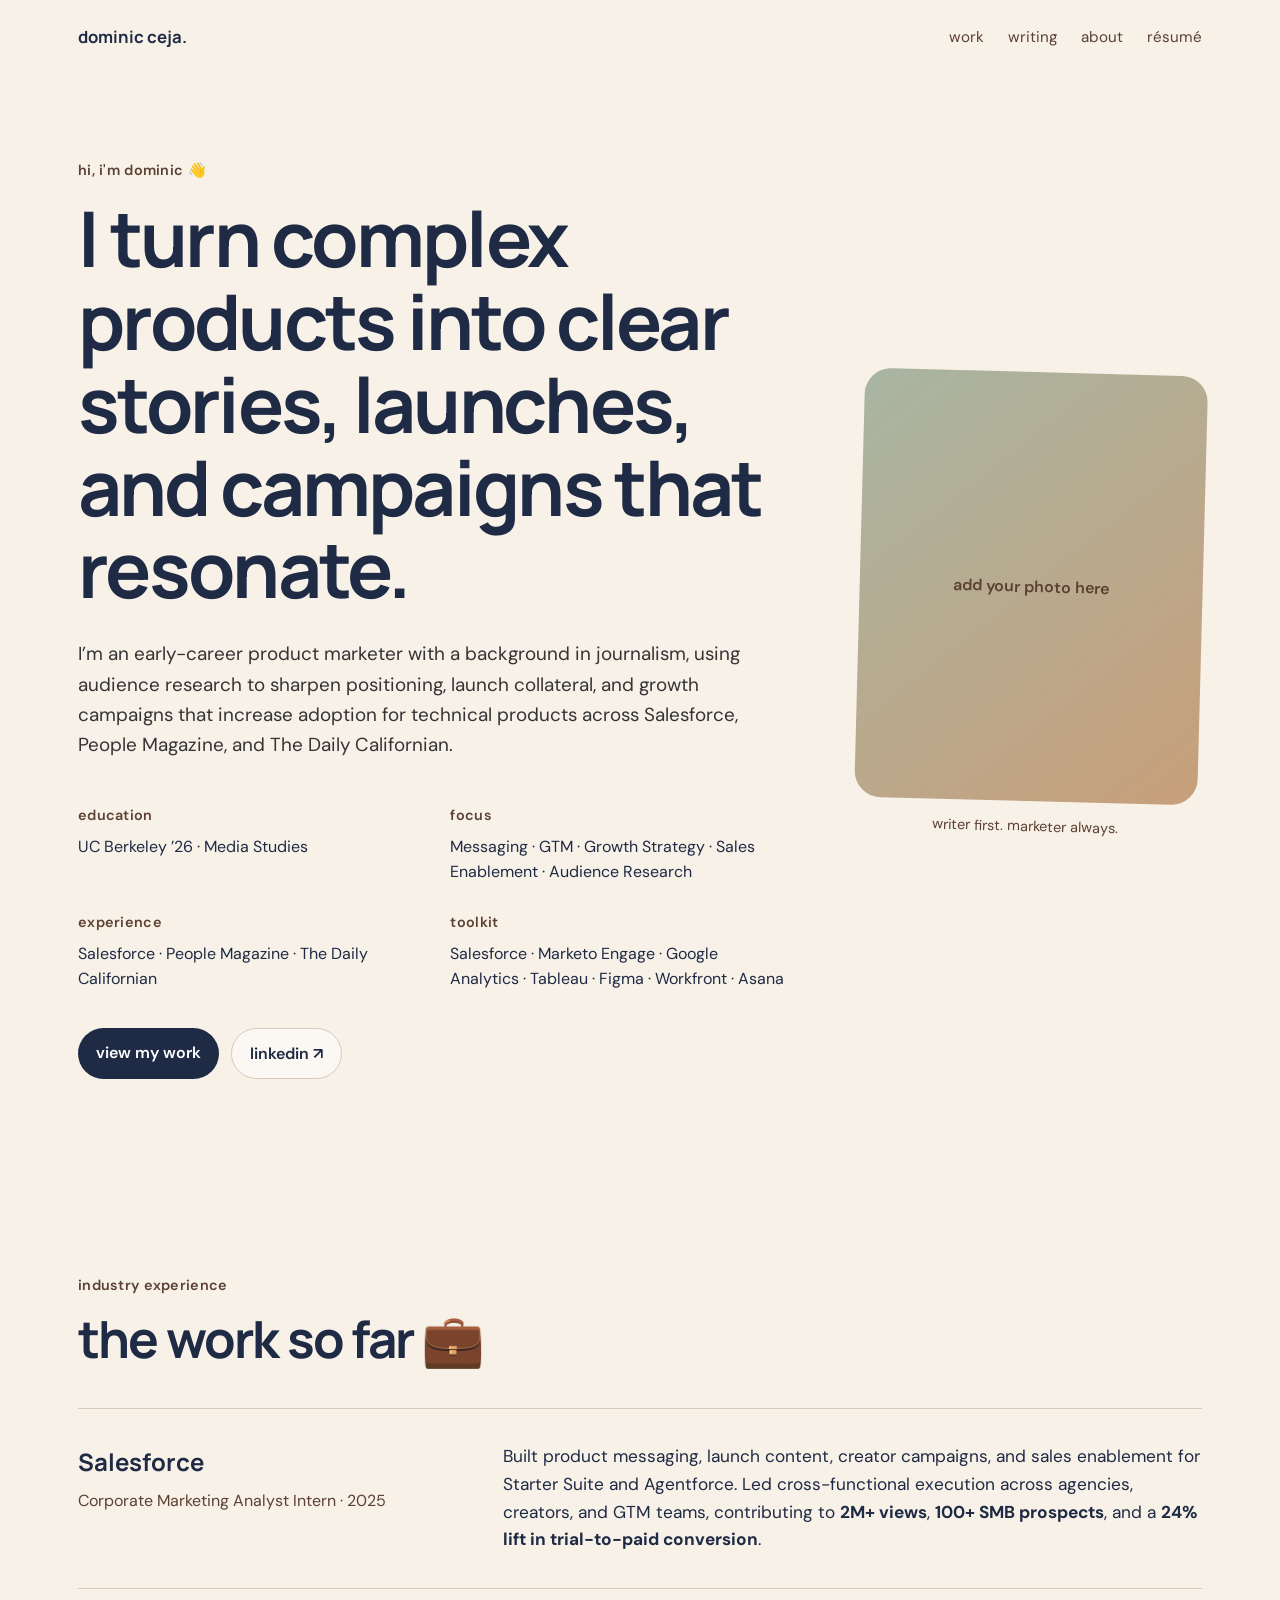
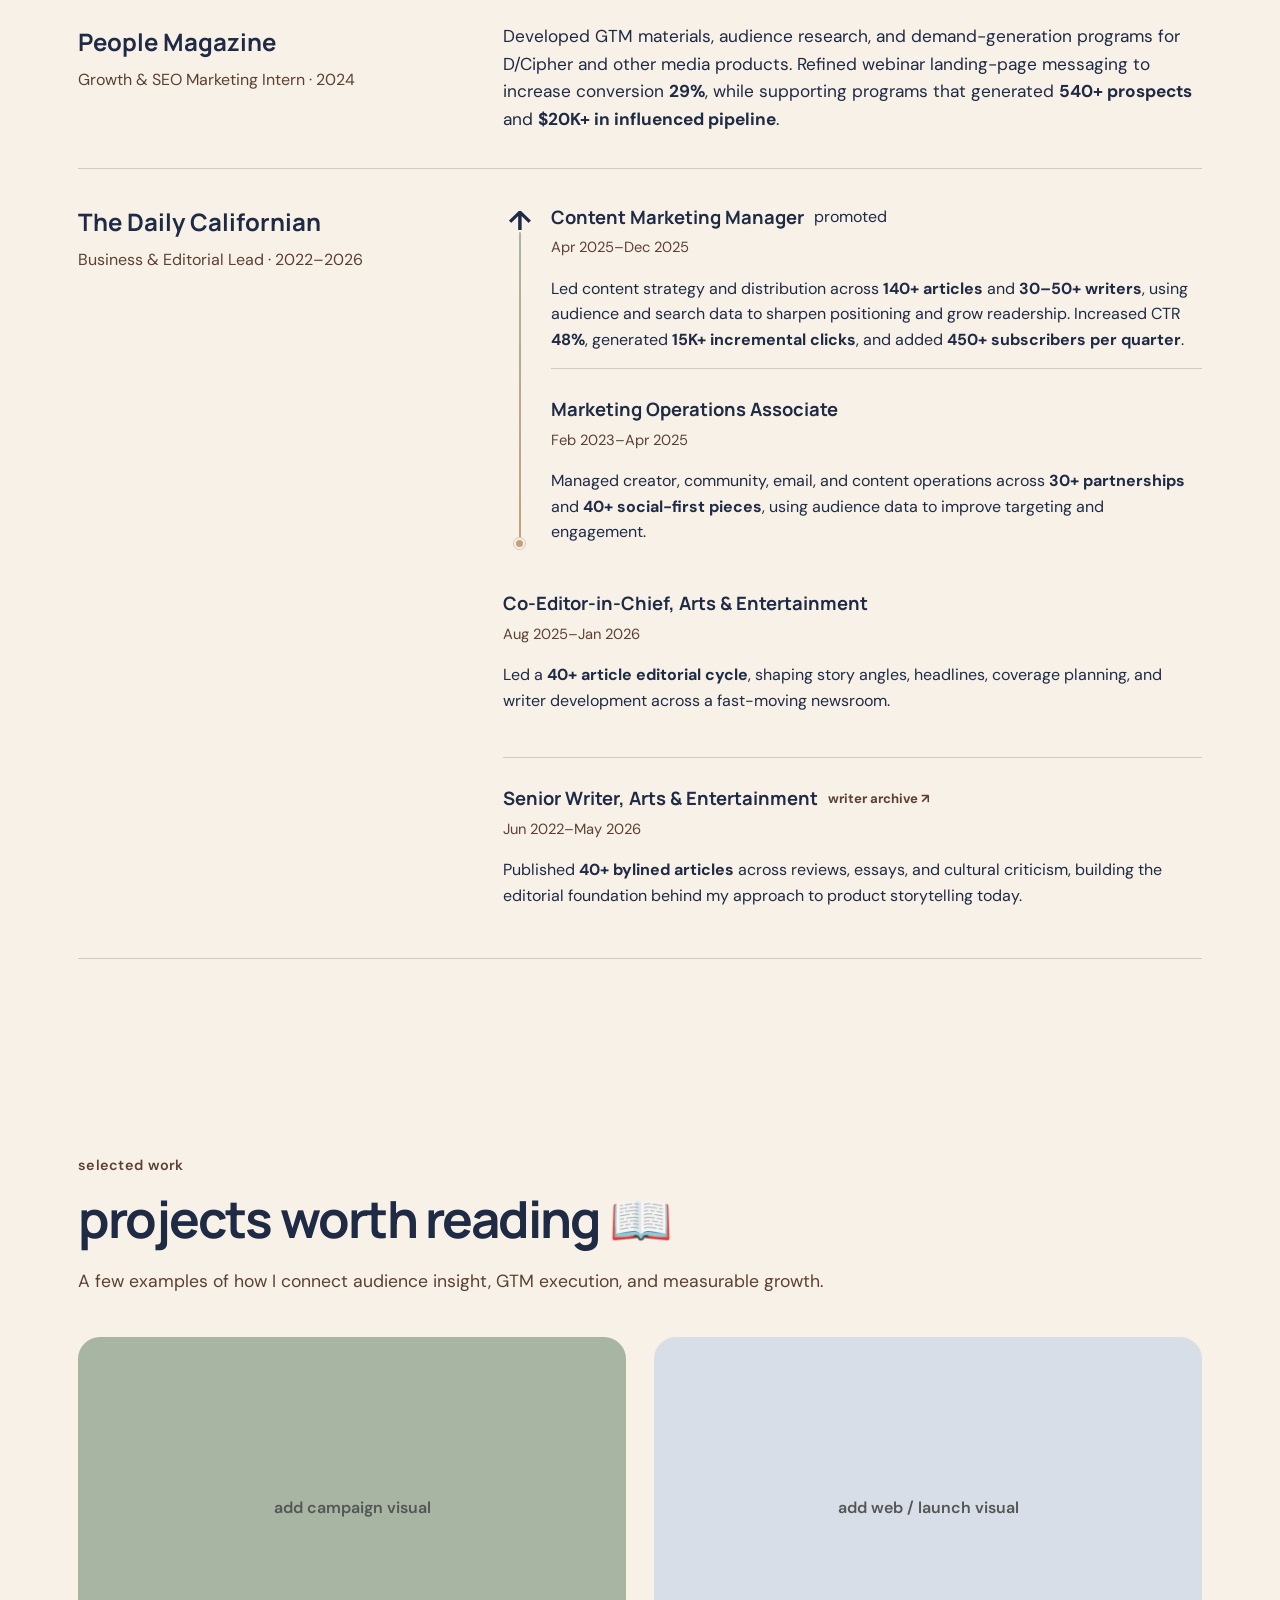
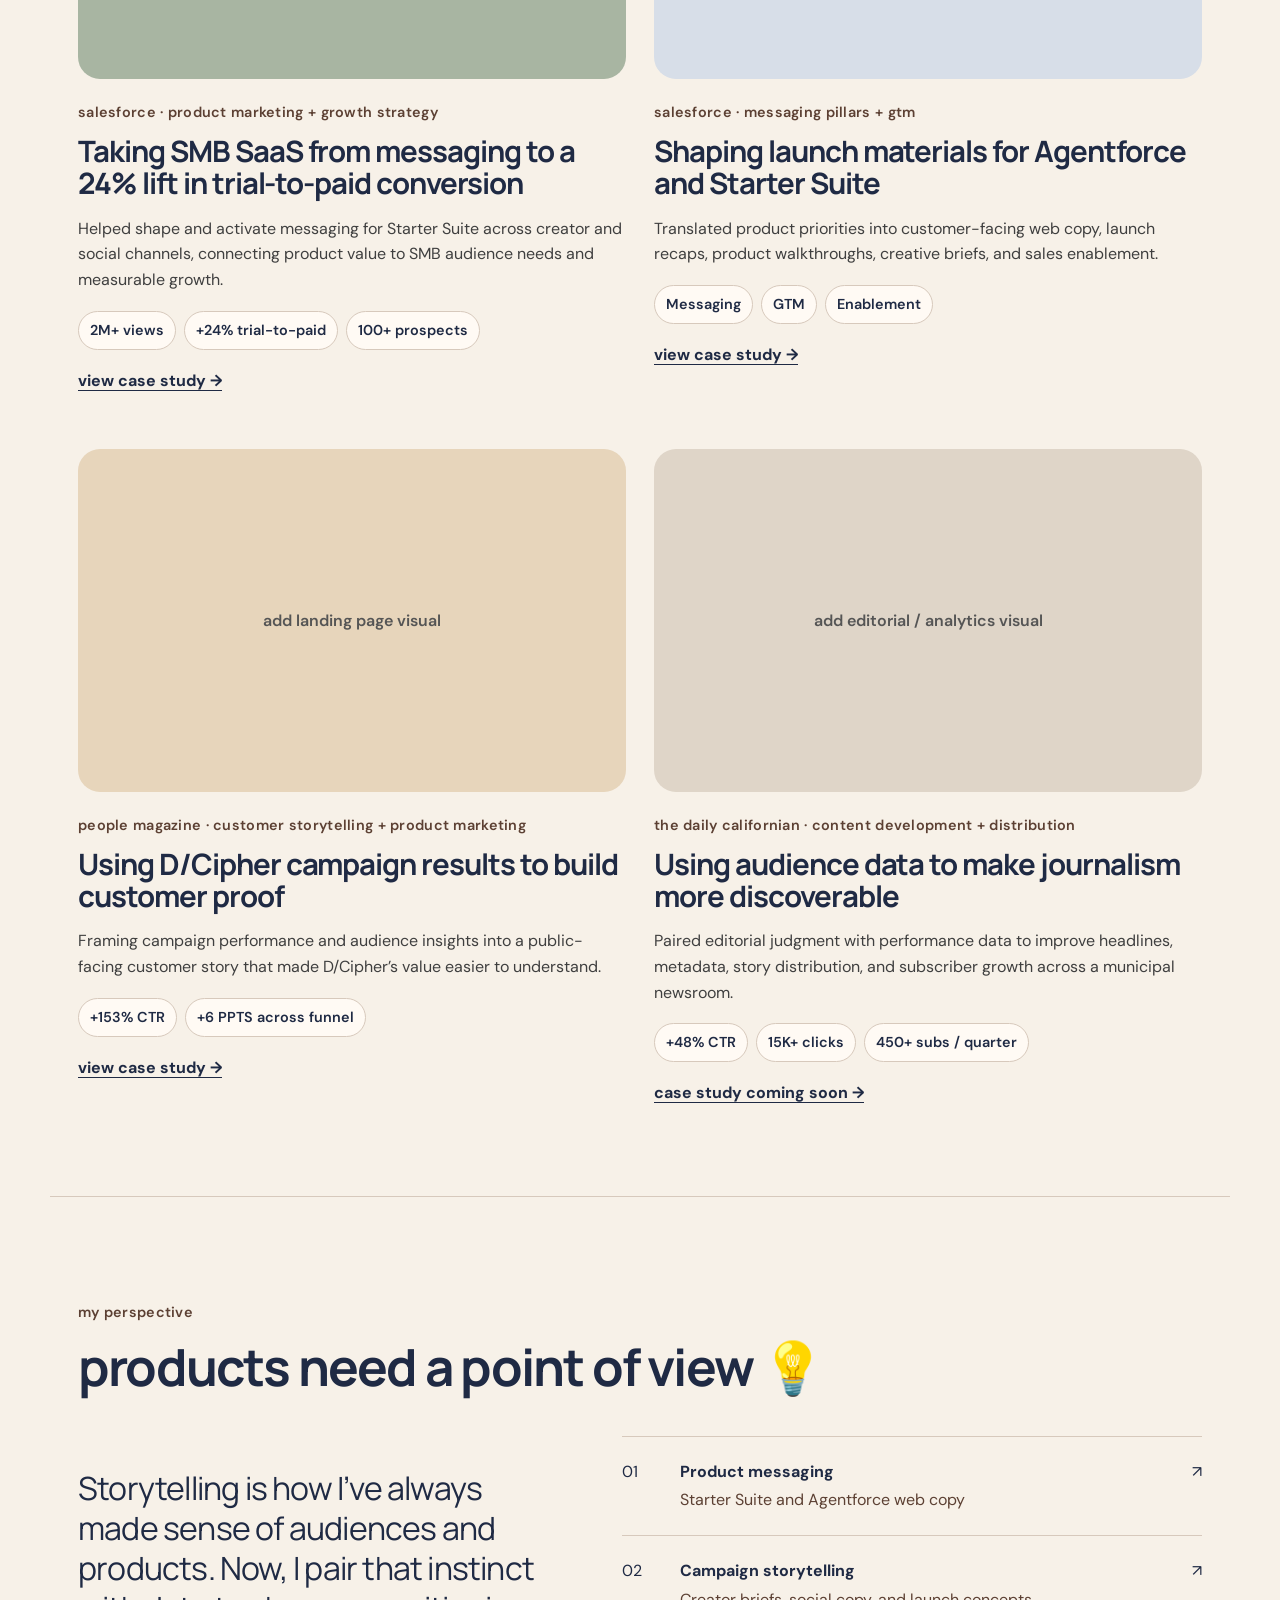
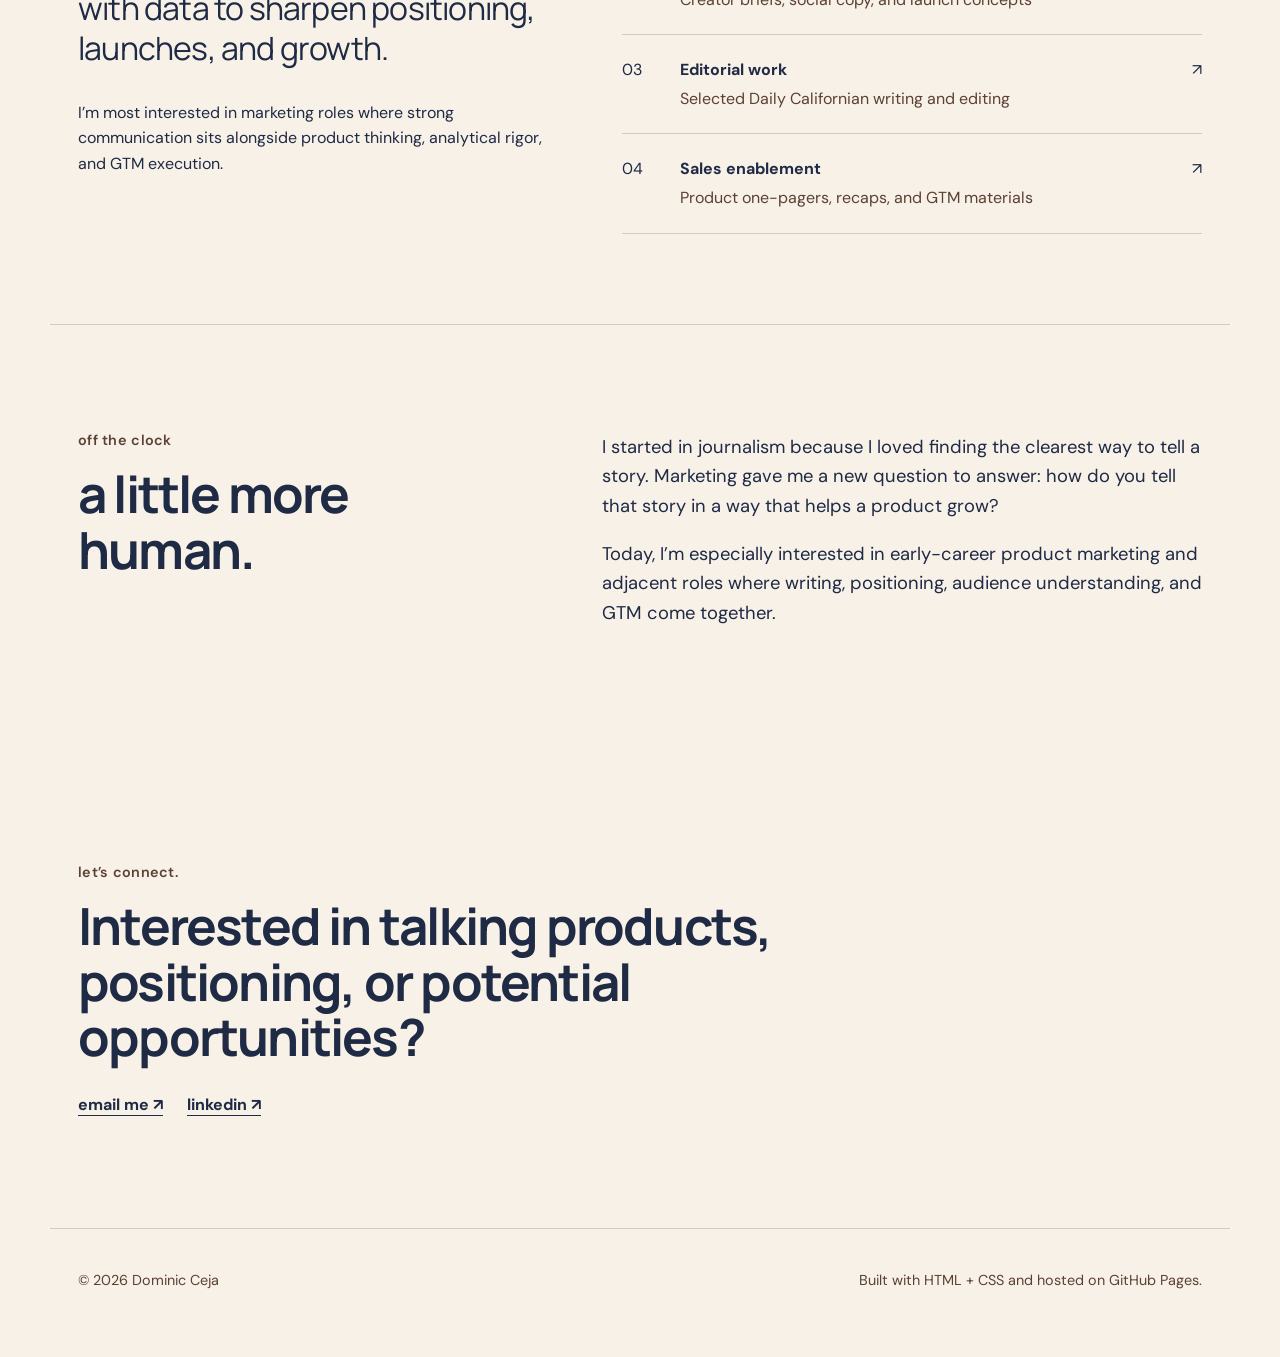
==== index.html @ 3dc9fa2c "Update index.html" ====
<!DOCTYPE html>
<html lang="en">
<head>
  <meta charset="UTF-8" />
  <meta name="viewport" content="width=device-width, initial-scale=1.0" />
  <meta name="description" content="Dominic Ceja — product marketing, messaging, GTM, growth, and content." />
  <title>Dominic Ceja — Marketing Portfolio</title>
  <link rel="preconnect" href="https://fonts.googleapis.com">
  <link rel="preconnect" href="https://fonts.gstatic.com" crossorigin>
  <link href="https://fonts.googleapis.com/css2?family=DM+Sans:wght@400;500;600;700&family=Manrope:wght@500;600;700&display=swap" rel="stylesheet">
  <link rel="stylesheet" href="style.css" />
</head>

<body>
  <header class="site-header">
    <a class="brand" href="#top">dominic ceja.</a>
    <nav>
      <a href="#work">work</a>
      <a href="#writing">writing</a>
      <a href="#about">about</a>
      <a href="YOUR_RESUME_LINK" target="_blank" rel="noreferrer">résumé</a>
    </nav>
  </header>

  <main id="top">
    <section class="hero section">
      <div class="hero-copy">
        <p class="eyebrow">hi, i'm dominic 👋</p>
        <h1>I turn complex products into clear stories, launches, and campaigns that resonate.</h1>
        <p class="hero-intro">
          I’m an early-career product marketer with a background in journalism, using audience research to sharpen
          positioning, launch collateral, and growth campaigns that increase adoption for technical products across
          Salesforce, People Magazine, and The Daily Californian.
        </p>

        <div class="facts-grid">
          <div>
            <span class="fact-label">education</span>
            <p>UC Berkeley ’26 · Media Studies</p>
          </div>
          <div>
            <span class="fact-label">focus</span>
            <p>Messaging · GTM · Growth Strategy · Sales Enablement · Audience Research</p>
          </div>
          <div>
            <span class="fact-label">experience</span>
            <p>Salesforce · People Magazine · The Daily Californian</p>
          </div>
          <div>
            <span class="fact-label">toolkit</span>
            <p>Salesforce · Marketo Engage · Google Analytics · Tableau · Figma · Workfront · Asana</p>
          </div>
        </div>

        <div class="hero-actions">
          <a class="button button-primary" href="#work">view my work</a>
          <a class="button button-secondary" href="https://www.linkedin.com/in/dominic-ceja-4233802a6/" target="_blank" rel="noreferrer">linkedin ↗</a>
        </div>
      </div>

      <div class="portrait-card">
        <div class="portrait-placeholder">
          <span>add your photo here</span>
        </div>
        <p class="microcopy">writer first. marketer always.</p>
      </div>
    </section>

    <section class="section" id="experience">
      <div class="section-heading">
        <p class="eyebrow">industry experience</p>
        <h2>the work so far 💼</h2>
      </div>

      <div class="experience-list">
        <article class="experience-card">
          <div>
            <p class="company">Salesforce</p>
            <p class="role">Corporate Marketing Analyst Intern · 2025</p>
          </div>
          <p>
            Built product messaging, launch content, creator campaigns, and sales enablement for Starter Suite and Agentforce.
            Led cross-functional execution across agencies, creators, and GTM teams, contributing to
            <strong>2M+ views</strong>, <strong>100+ SMB prospects</strong>, and a
            <strong>24% lift in trial-to-paid conversion</strong>.
          </p>
        </article>

        <article class="experience-card">
          <div>
            <p class="company">People Magazine</p>
            <p class="role">Growth & SEO Marketing Intern · 2024</p>
          </div>
          <p>
             Developed GTM materials, audience research, and demand-generation programs for D/Cipher and other media products.
            Refined webinar landing-page messaging to increase conversion <strong>29%</strong>, while supporting programs that
            generated <strong>540+ prospects</strong> and <strong>$20K+ in influenced pipeline</strong>.
          </p>
        </article>

        <article class="experience-card experience-card-stacked">
          <div>
            <p class="company">The Daily Californian</p>
            <p class="role">Business & Editorial Lead · 2022–2026</p>
          </div>

          <div class="role-stack">
            <div class="promotion-group">
              <div class="promotion-rail" aria-hidden="true">
                <div class="promotion-arrow">↑</div>
                <div class="promotion-line"></div>
                <div class="promotion-start-dot"></div>
              </div>

              <div class="promotion-roles">
                <div class="role-block promoted-role">
                  <div class="role-heading">
                    <p class="role-title">Content Marketing Manager</p>
                    <span class="promotion-badge">promoted</span>
                  </div>
                  <p class="role-dates">Apr 2025–Dec 2025</p>
                  <p>
                    Led content strategy and distribution across <strong>140+ articles</strong> and <strong>30–50+ writers</strong>,
                    using audience and search data to sharpen positioning and grow readership. Increased CTR <strong>48%</strong>,
                    generated <strong>15K+ incremental clicks</strong>, and added <strong>450+ subscribers per quarter</strong>.
                  </p>
                </div>

<div class="role-block origin-role">
                  <p class="role-title">Marketing Operations Associate</p>
                  <p class="role-dates">Feb 2023–Apr 2025</p>
                  <p>
                    Managed creator, community, email, and content operations across <strong>30+ partnerships</strong> and
                    <strong>40+ social-first pieces</strong>, using audience data to improve targeting and engagement.
                  </p>
                </div>
              </div>
            </div>

            <div class="role-block">
              <p class="role-title">Co-Editor-in-Chief, Arts &amp; Entertainment</p>
              <p class="role-dates">Aug 2025–Jan 2026</p>
              <p>
                 Led a <strong>40+ article editorial cycle</strong>, shaping story angles, headlines, coverage planning,
                and writer development across a fast-moving newsroom.
              </p>
            </div>

            <div class="role-block">
              <div class="role-heading">
                <p class="role-title">Senior Writer, Arts &amp; Entertainment</p>
                <a class="archive-link" href="https://www.dailycal.org/users/profile/dominic%20ceja/" target="_blank" rel="noreferrer">writer archive ↗</a>
              </div>
              <p class="role-dates">Jun 2022–May 2026</p>
              <p>
                 Published <strong>40+ bylined articles</strong> across reviews, essays, and cultural criticism, building the
                editorial foundation behind my approach to product storytelling today.
              </p>
            </div>
          </div>
        </article>
      </div>
    </section>

    <section class="section" id="work">
      <div class="section-heading">
        <p class="eyebrow">selected work</p>
        <h2>projects worth reading 📖</h2>
        <p class="section-subhead">
          A few examples of how I connect audience insight, GTM execution, and measurable growth.
        </p>
      </div>

      <div class="project-grid">
        <article class="project-card">
          <div class="project-visual visual-one">
            <span>add campaign visual</span>
          </div>
          <div class="project-meta">Salesforce · Product Marketing + Growth Strategy</div>
          <h3>Taking SMB SaaS from messaging to a 24% lift in trial-to-paid conversion</h3>
          <p>
            Helped shape and activate messaging for Starter Suite across creator and social channels,
            connecting product value to SMB audience needs and measurable growth.
          </p>
          <div class="metrics">
            <span>2M+ views</span>
            <span>+24% trial-to-paid</span>
            <span>100+ prospects</span>
          </div>
          <a class="text-link" href="case-study-salesforce-growth.html">view case study →</a>
        </article>

        <article class="project-card">
          <div class="project-visual visual-two">
            <span>add web / launch visual</span>
          </div>
          <div class="project-meta">Salesforce · Messaging Pillars + GTM</div>
          <h3>Shaping launch materials for Agentforce and Starter Suite</h3>
          <p>
            Translated product priorities into customer-facing web copy, launch recaps,
            product walkthroughs, creative briefs, and sales enablement.
          </p>
          <div class="metrics">
            <span>Messaging</span>
            <span>GTM</span>
            <span>Enablement</span>
          </div>
          <a class="text-link" href="case-study-salesforce-gtm.html">view case study →</a>
        </article>

        <article class="project-card">
          <div class="project-visual visual-three">
            <span>add landing page visual</span>
          </div>
          <div class="project-meta">People Magazine · Customer Storytelling + Product Marketing</div>
          <h3>Using D/Cipher campaign results to build customer proof</h3>
          <p>
            Framing campaign performance and audience insights into a public-facing
            customer story that made D/Cipher’s value easier to understand.
          </p>
          <div class="metrics">
            <span>+153% CTR</span>
            <span>+6 PPTS across funnel</span>
          </div>
          <a class="text-link" href="case-study-people-conversion.html">view case study →</a>
        </article>

        <article class="project-card">
          <div class="project-visual visual-four">
            <span>add editorial / analytics visual</span>
          </div>
          <div class="project-meta">The Daily Californian · Content Development + Distribution</div>
          <h3>Using audience data to make journalism more discoverable</h3>
          <p>
            Paired editorial judgment with performance data to improve headlines, metadata,
            story distribution, and subscriber growth across a municipal newsroom.
          </p>
          <div class="metrics">
            <span>+48% CTR</span>
            <span>15K+ clicks</span>
            <span>450+ subs / quarter</span>
          </div>
          <a class="text-link" href="#">case study coming soon →</a>
        </article>
      </div>
    </section>

<section class="section writing-section" id="writing">
      <div class="section-heading">
        <p class="eyebrow">my perspective</p>
        <h2>products need a point of view 💡</h2>
      </div>

      <div class="writing-layout">
        <div class="writing-intro">
          <p class="big-copy">
            Storytelling is how I’ve always made sense of audiences and products. Now, I pair that instinct
            with data to sharpen positioning, launches, and growth.
          </p>
          <p>
            I’m most interested in marketing roles where strong communication sits alongside
            product thinking, analytical rigor, and GTM execution.
          </p>
        </div>

        <div class="writing-list">
          <a href="#" class="writing-item">
            <span>01</span>
            <div>
              <strong>Product messaging</strong>
              <p>Starter Suite and Agentforce web copy</p>
            </div>
            <span>↗</span>
          </a>
          <a href="#" class="writing-item">
            <span>02</span>
            <div>
              <strong>Campaign storytelling</strong>
              <p>Creator briefs, social copy, and launch concepts</p>
            </div>
            <span>↗</span>
          </a>
          <a href="#" class="writing-item">
            <span>03</span>
            <div>
              <strong>Editorial work</strong>
              <p>Selected Daily Californian writing and editing</p>
            </div>
            <span>↗</span>
          </a>
          <a href="#" class="writing-item">
            <span>04</span>
            <div>
              <strong>Sales enablement</strong>
              <p>Product one-pagers, recaps, and GTM materials</p>
            </div>
            <span>↗</span>
          </a>
        </div>
      </div>
    </section>

    <section class="section about-section" id="about">
      <div>
        <p class="eyebrow">off the clock</p>
        <h2>a little more human.</h2>
      </div>
      <div>
        <p>
          I started in journalism because I loved finding the clearest way to tell a story.
          Marketing gave me a new question to answer: how do you tell that story in a way that
          helps a product grow?
        </p>
        <p>
          Today, I’m especially interested in early-career product marketing and adjacent roles
          where writing, positioning, audience understanding, and GTM come together.
        </p>
      </div>
    </section>

    <section class="contact section">
      <p class="eyebrow">let’s connect.</p>
      <h2>Interested in talking products, positioning, or potential opportunities?</h2>
      <div class="contact-links">
        <a href="mailto:dominicceja4@gmail.com">email me ↗</a>
        <a href="https://www.linkedin.com/in/dominic-ceja-4233802a6/" target="_blank" rel="noreferrer">linkedin ↗</a>
      </div>
    </section>
  </main>

  <footer>
    <p>© 2026 Dominic Ceja</p>
    <p>Built with HTML + CSS and hosted on GitHub Pages.</p>
  </footer>
</body>
</html>
---- style.css ----
:root {
  --bg: #F7F1E8;
  --surface: #fffaf4;
  --text: #1F2A44;
  --muted: #5C4033;
  --line: #d7c9bc;
  --accent: #1F2A44;
  --accent-soft: #A8B5A2;
  --sage: #A8B5A2;
  --warm: #C89F7A;
  --blue: #d7dee8;
  --yellow: #e7d5bb;
  --pink: #dfd5c8;
  --max: 1180px;
}

* { box-sizing: border-box; }

html { scroll-behavior: smooth; }

body {
  margin: 0;
  background: var(--bg);
  color: var(--text);
  font-family: "DM Sans", sans-serif;
  line-height: 1.6;
}

a { color: inherit; }

.site-header {
  max-width: var(--max);
  margin: 0 auto;
  padding: 24px 28px;
  display: flex;
  justify-content: space-between;
  align-items: center;
}

.brand {
  font-family: "Manrope", sans-serif;
  font-weight: 700;
  text-decoration: none;
  font-size: 1.05rem;
}

nav {
  display: flex;
  gap: 24px;
  flex-wrap: wrap;
}

nav a {
  color: var(--muted);
  text-decoration: none;
  font-size: 0.95rem;
}

nav a:hover { color: var(--text); }

.section {
  max-width: var(--max);
  margin: 0 auto;
  padding: 90px 28px;
}

.hero {
  min-height: 78vh;
  display: grid;
  grid-template-columns: 1.55fr 0.75fr;
  gap: 72px;
  align-items: center;
  padding-top: 70px;
}

.eyebrow,
.fact-label,
.project-meta {
  text-transform: lowercase;
  letter-spacing: 0.02em;
  color: var(--muted);
  font-size: 0.9rem;
  font-weight: 600;
}

h1, h2, h3 {
  font-family: "Manrope", sans-serif;
  letter-spacing: -0.035em;
  line-height: 1.08;
  margin-top: 0;
}

h1 {
  font-size: clamp(3rem, 6vw, 5.6rem);
  max-width: 950px;
  margin-bottom: 28px;
}

h2 {
  font-size: clamp(2.2rem, 4vw, 4.1rem);
  margin-bottom: 20px;
}

h3 {
  font-size: clamp(1.5rem, 2.3vw, 2.1rem);
  margin: 12px 0 16px;
}

.hero-intro {
  max-width: 760px;
  font-size: 1.18rem;
  color: #343434;
}

.facts-grid {
  margin-top: 42px;
  display: grid;
  grid-template-columns: repeat(2, minmax(0, 1fr));
  gap: 24px 36px;
}

.facts-grid p {
  margin: 6px 0 0;
}

.hero-actions {
  display: flex;
  gap: 12px;
  margin-top: 36px;
  flex-wrap: wrap;
}

.button {
  text-decoration: none;
  padding: 12px 18px;
  border-radius: 999px;
  font-weight: 600;
  display: inline-block;
}

.button-primary {
  background: var(--text);
  color: white;
}

.button-secondary {
  border: 1px solid var(--line);
  background: rgba(255,255,255,0.45);
}

.portrait-card {
  transform: rotate(1.5deg);
}

.portrait-placeholder {
  aspect-ratio: 4 / 5;
  border-radius: 26px;
  background:
    linear-gradient(140deg, var(--accent-soft), var(--warm));
  display: grid;
  place-items: center;
  padding: 30px;
  color: var(--muted);
  font-weight: 600;
  text-align: center;
}

.microcopy {
  text-align: center;
  font-size: 0.9rem;
  color: var(--muted);
}

.section-heading {
  max-width: 760px;
  margin-bottom: 42px;
}

.section-subhead {
  font-size: 1.1rem;
  color: var(--muted);
}

.experience-list {
  border-top: 1px solid var(--line);
}

.experience-card {
  display: grid;
  grid-template-columns: 0.7fr 1.3fr;
  gap: 48px;
  padding: 34px 0;
  border-bottom: 1px solid var(--line);
}

.company {
  font-family: "Manrope", sans-serif;
  font-weight: 700;
  font-size: 1.5rem;
  margin: 0;
}

.role {
  color: var(--muted);
  margin: 6px 0 0;
}

.experience-card > p {
  margin: 0;
  font-size: 1.08rem;
}

.project-grid {
  display: grid;
  grid-template-columns: repeat(2, minmax(0, 1fr));
  gap: 56px 28px;
}

.project-card {
  min-width: 0;
}

.project-visual {
  aspect-ratio: 16 / 10;
  border-radius: 22px;
  margin-bottom: 22px;
  display: grid;
  place-items: center;
  color: #555;
  font-weight: 600;
  overflow: hidden;
}

.visual-one { background: var(--accent-soft); }
.visual-two { background: var(--blue); }
.visual-three { background: var(--yellow); }
.visual-four { background: var(--pink); }

.project-card p {
  color: #3f3f3f;
}

.metrics {
  display: flex;
  flex-wrap: wrap;
  gap: 8px;
  margin: 18px 0;
}

.metrics span {
  padding: 7px 11px;
  border-radius: 999px;
  background: var(--surface);
  border: 1px solid var(--line);
  font-size: 0.9rem;
  font-weight: 600;
}

.text-link {
  font-weight: 700;
  text-decoration-thickness: 1px;
  text-underline-offset: 4px;
}

.writing-section {
  border-top: 1px solid var(--line);
}

.writing-layout {
  display: grid;
  grid-template-columns: 0.9fr 1.1fr;
  gap: 70px;
}

.big-copy {
  font-family: "Manrope", sans-serif;
  font-size: clamp(1.6rem, 2.5vw, 2.5rem);
  line-height: 1.25;
  letter-spacing: -0.025em;
}

.writing-list {
  border-top: 1px solid var(--line);
}

.writing-item {
  display: grid;
  grid-template-columns: 42px 1fr auto;
  gap: 16px;
  align-items: start;
  padding: 22px 0;
  border-bottom: 1px solid var(--line);
  text-decoration: none;
}

.writing-item p {
  margin: 3px 0 0;
  color: var(--muted);
}

.writing-item:hover strong {
  text-decoration: underline;
  text-underline-offset: 4px;
}

.about-section {
  display: grid;
  grid-template-columns: 0.85fr 1.15fr;
  gap: 80px;
  border-top: 1px solid var(--line);
}

.about-section > div:last-child {
  font-size: 1.15rem;
}

.contact {
  padding-top: 110px;
  padding-bottom: 110px;
}

.contact h2 {
  max-width: 850px;
}

.contact-links {
  display: flex;
  gap: 24px;
  margin-top: 28px;
}

.contact-links a {
  font-weight: 700;
  text-underline-offset: 5px;
}

footer {
  max-width: var(--max);
  margin: 0 auto;
  padding: 26px 28px 50px;
  border-top: 1px solid var(--line);
  color: var(--muted);
  display: flex;
  justify-content: space-between;
  gap: 20px;
  font-size: 0.9rem;
}

@media (max-width: 820px) {
  .site-header {
    align-items: flex-start;
    gap: 20px;
  }

  nav {
    gap: 12px;
    justify-content: flex-end;
  }

  .hero,
  .experience-card,
  .writing-layout,
  .about-section {
    grid-template-columns: 1fr;
  }

  .hero {
    gap: 36px;
    padding-top: 40px;
  }

  .portrait-card {
    max-width: 430px;
  }

  .project-grid {
    grid-template-columns: 1fr;
  }

  .facts-grid {
    grid-template-columns: 1fr;
  }

  footer {
    flex-direction: column;
  }
}

@media (max-width: 520px) {
  .site-header {
    padding: 18px;
    flex-direction: column;
  }

  .section {
    padding: 68px 18px;
  }

  h1 {
    font-size: 2.75rem;
  }
}


/* --- Experience progression --- */
.experience-card-stacked {
  align-items: start;
}

.role-stack {
  display: grid;
  gap: 28px;
}

.role-block + .role-block {
  padding-top: 26px;
  border-top: 1px solid var(--line);
}

.role-heading {
  display: flex;
  align-items: center;
  gap: 10px;
  flex-wrap: wrap;
}

.role-title {
  font-family: "Manrope", sans-serif;
  font-weight: 700;
  font-size: 1.15rem;
  margin: 0;
}

.role-dates {
  color: var(--muted);
  font-size: 0.92rem;
  margin: 4px 0 10px;
}





/* --- Daily Cal promotion path --- */
.promotion-group {
  display: grid;
  grid-template-columns: 34px 1fr;
  gap: 14px;
  align-items: stretch;
}

.promotion-rail {
  position: relative;
  min-height: 100%;
  display: flex;
  flex-direction: column;
  align-items: center;
  padding-top: 4px;
  padding-bottom: 12px;
}

.promotion-arrow {
  color: var(--accent);
  font-size: 1.7rem;
  line-height: 1;
  font-weight: 700;
  margin-bottom: -2px;
}

.promotion-line {
  width: 2px;
  flex: 1;
  min-height: 150px;
  background: linear-gradient(to top, var(--warm), var(--accent-soft));
  border-radius: 999px;
}

.promotion-start-dot {
  width: 11px;
  height: 11px;
  border-radius: 50%;
  background: var(--warm);
  border: 2px solid var(--bg);
  box-shadow: 0 0 0 1px var(--line);
  margin-top: -1px;
}

.promotion-roles {
  min-width: 0;
}


.archive-link {
  color: var(--muted);
  font-size: 0.82rem;
  font-weight: 700;
  text-decoration: none;
  border-bottom: 1px solid transparent;
}

.archive-link:hover {
  color: var(--text);
  border-bottom-color: var(--text);
}



@media (max-width: 560px) {
  .promotion-group {
    grid-template-columns: 24px 1fr;
    gap: 10px;
  }
  .promotion-arrow { font-size: 1.35rem; }
  .promotion-line { min-height: 120px; }
}
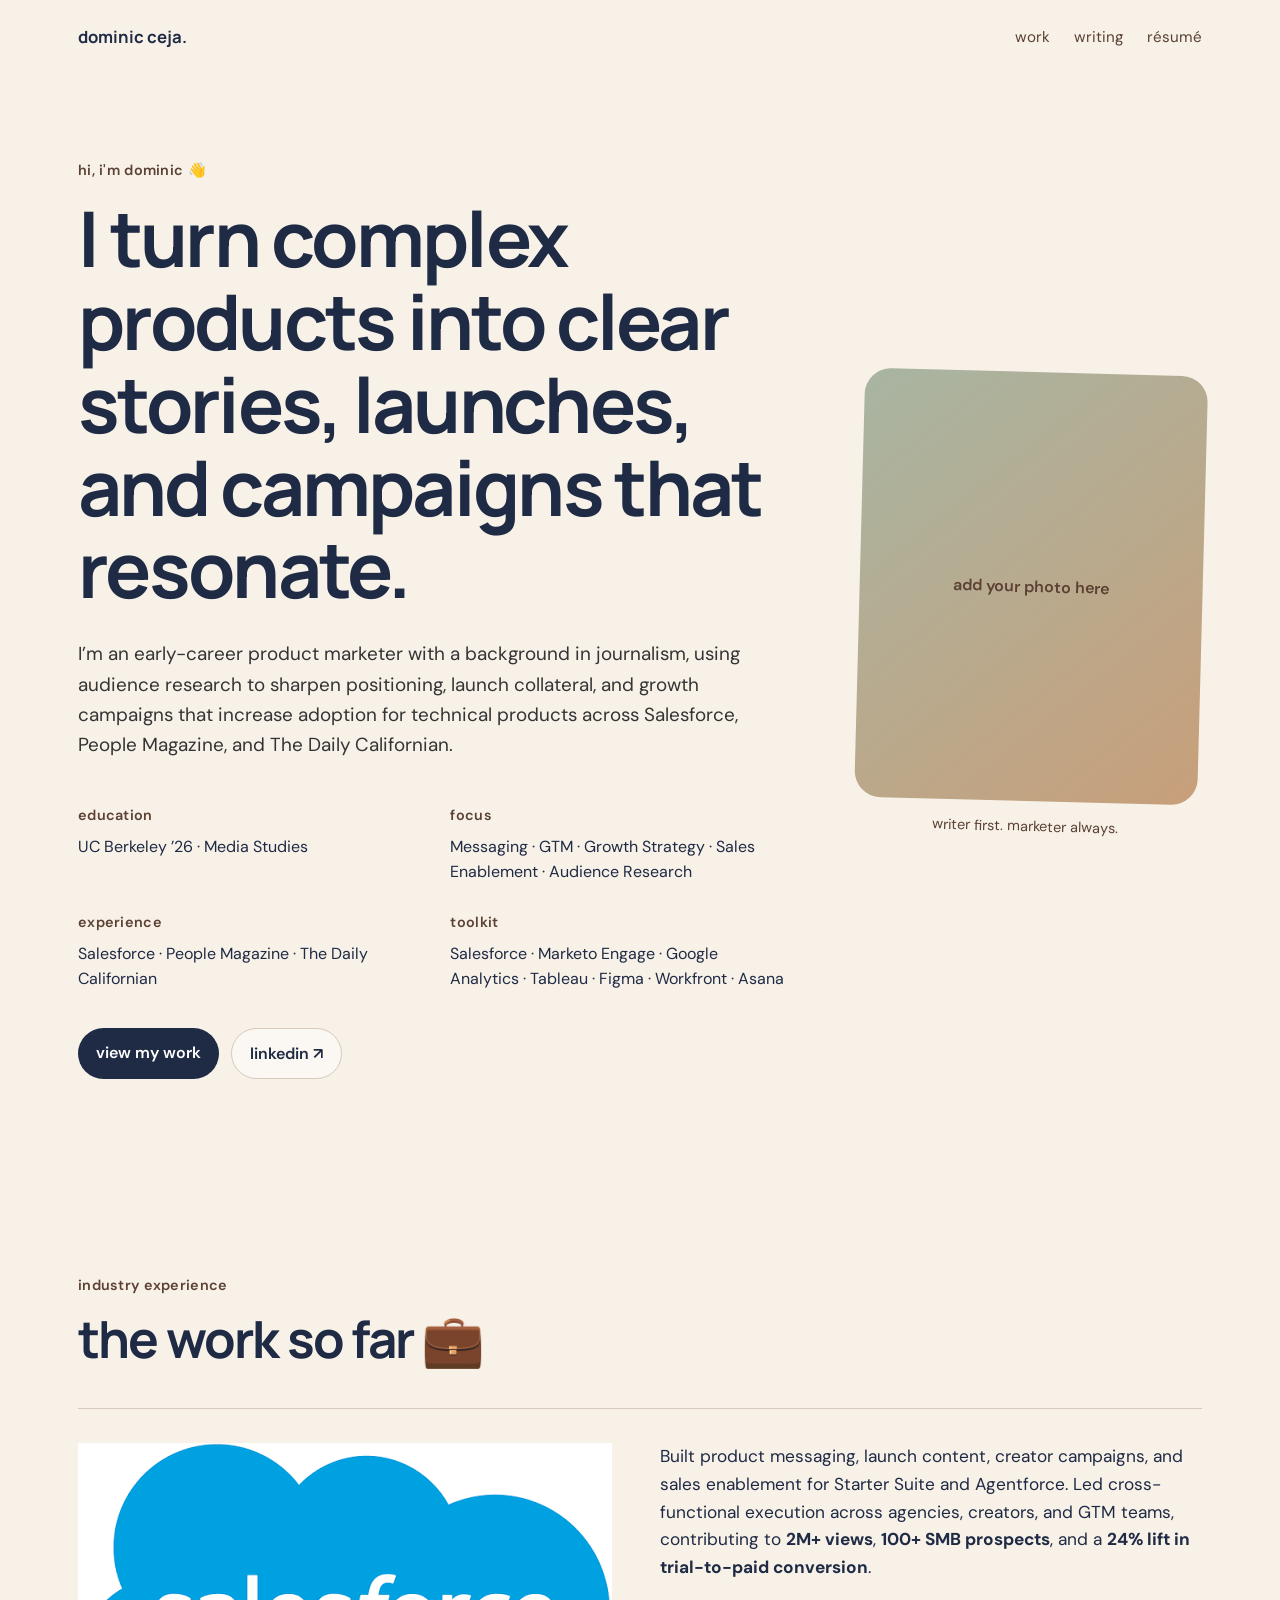
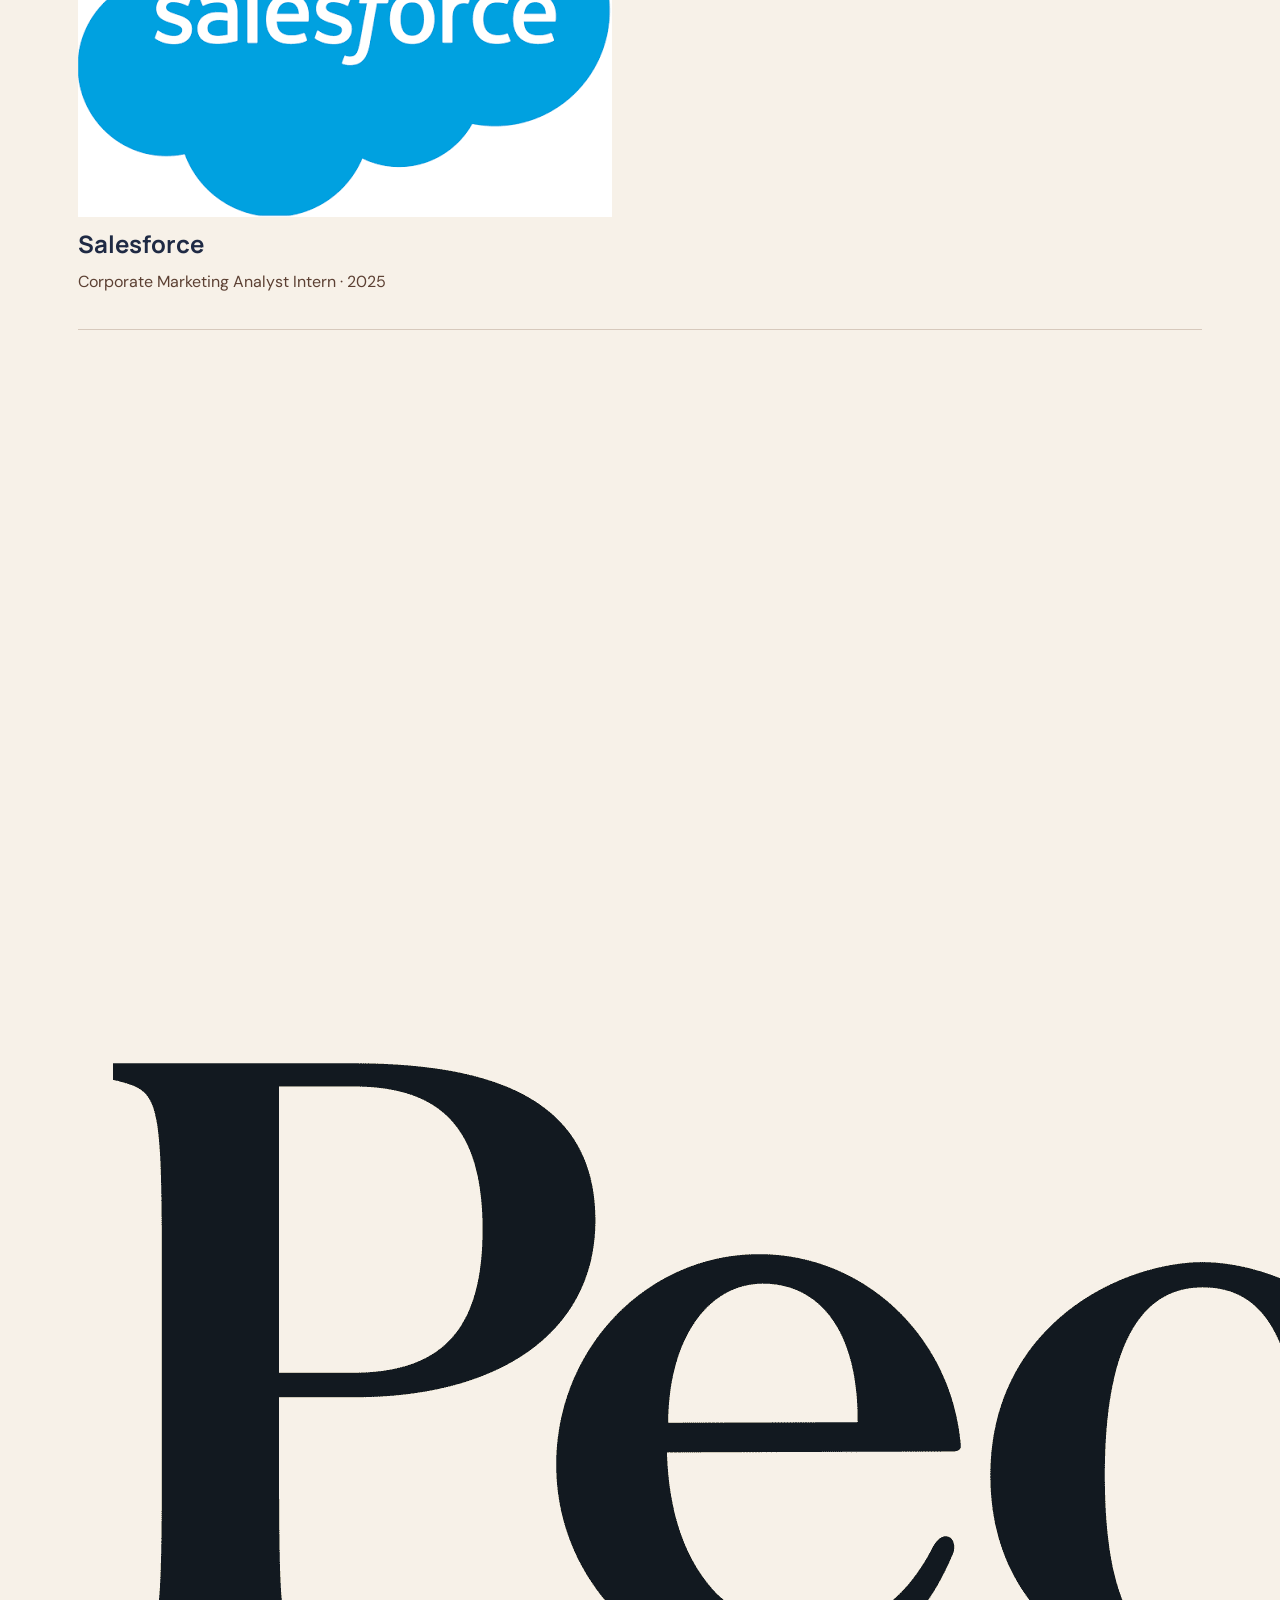
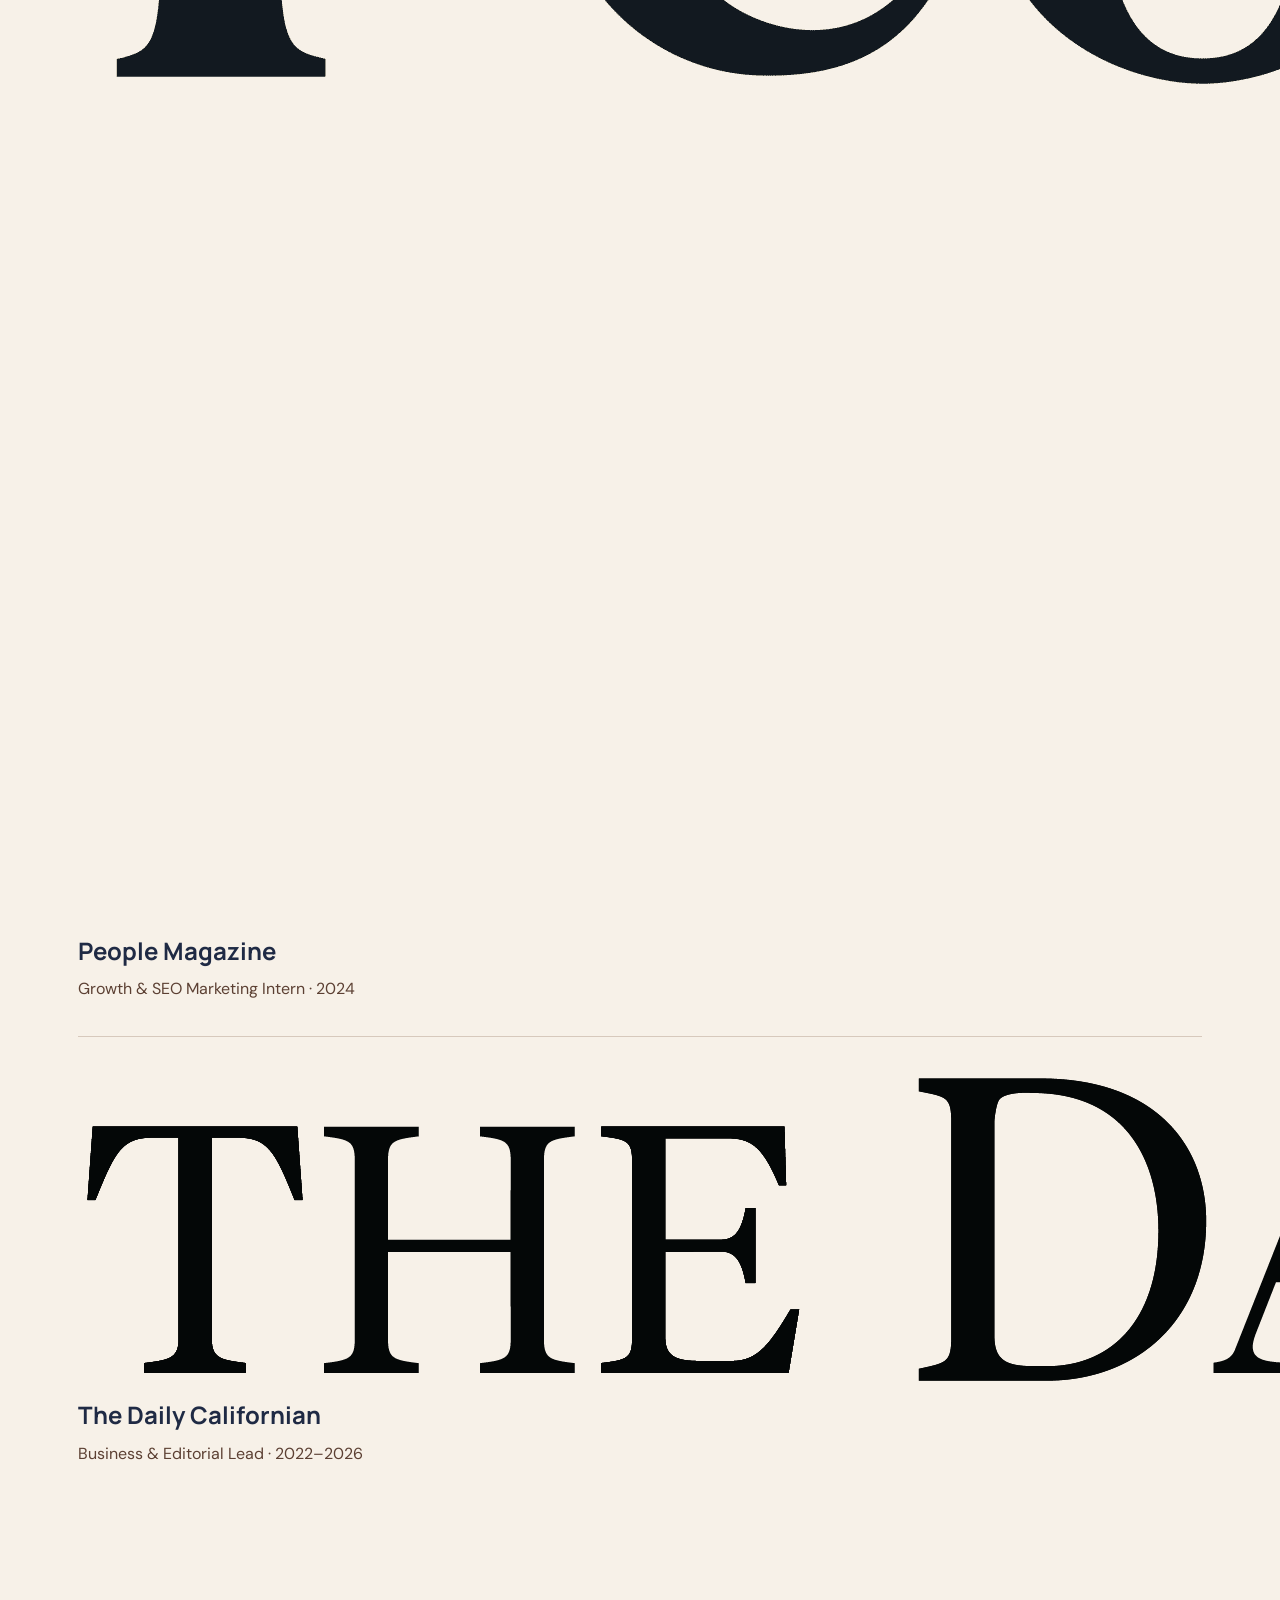
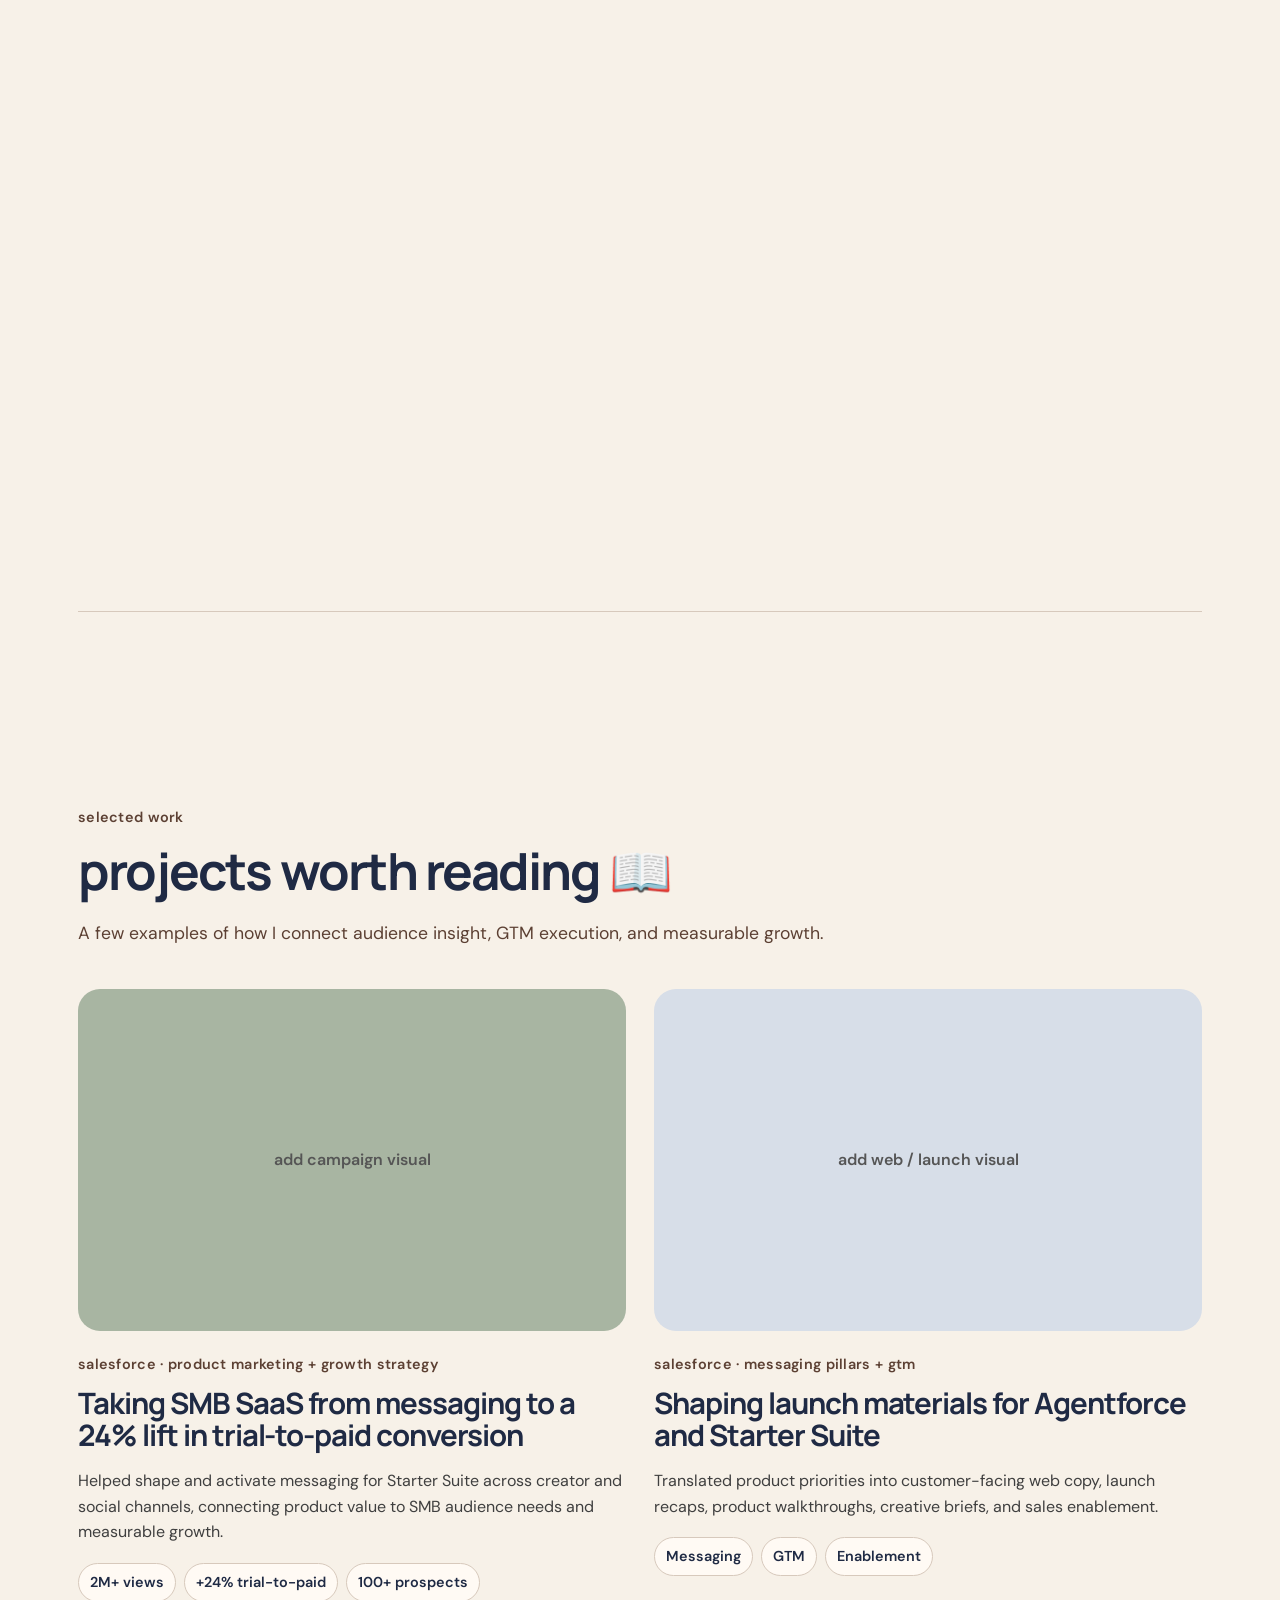
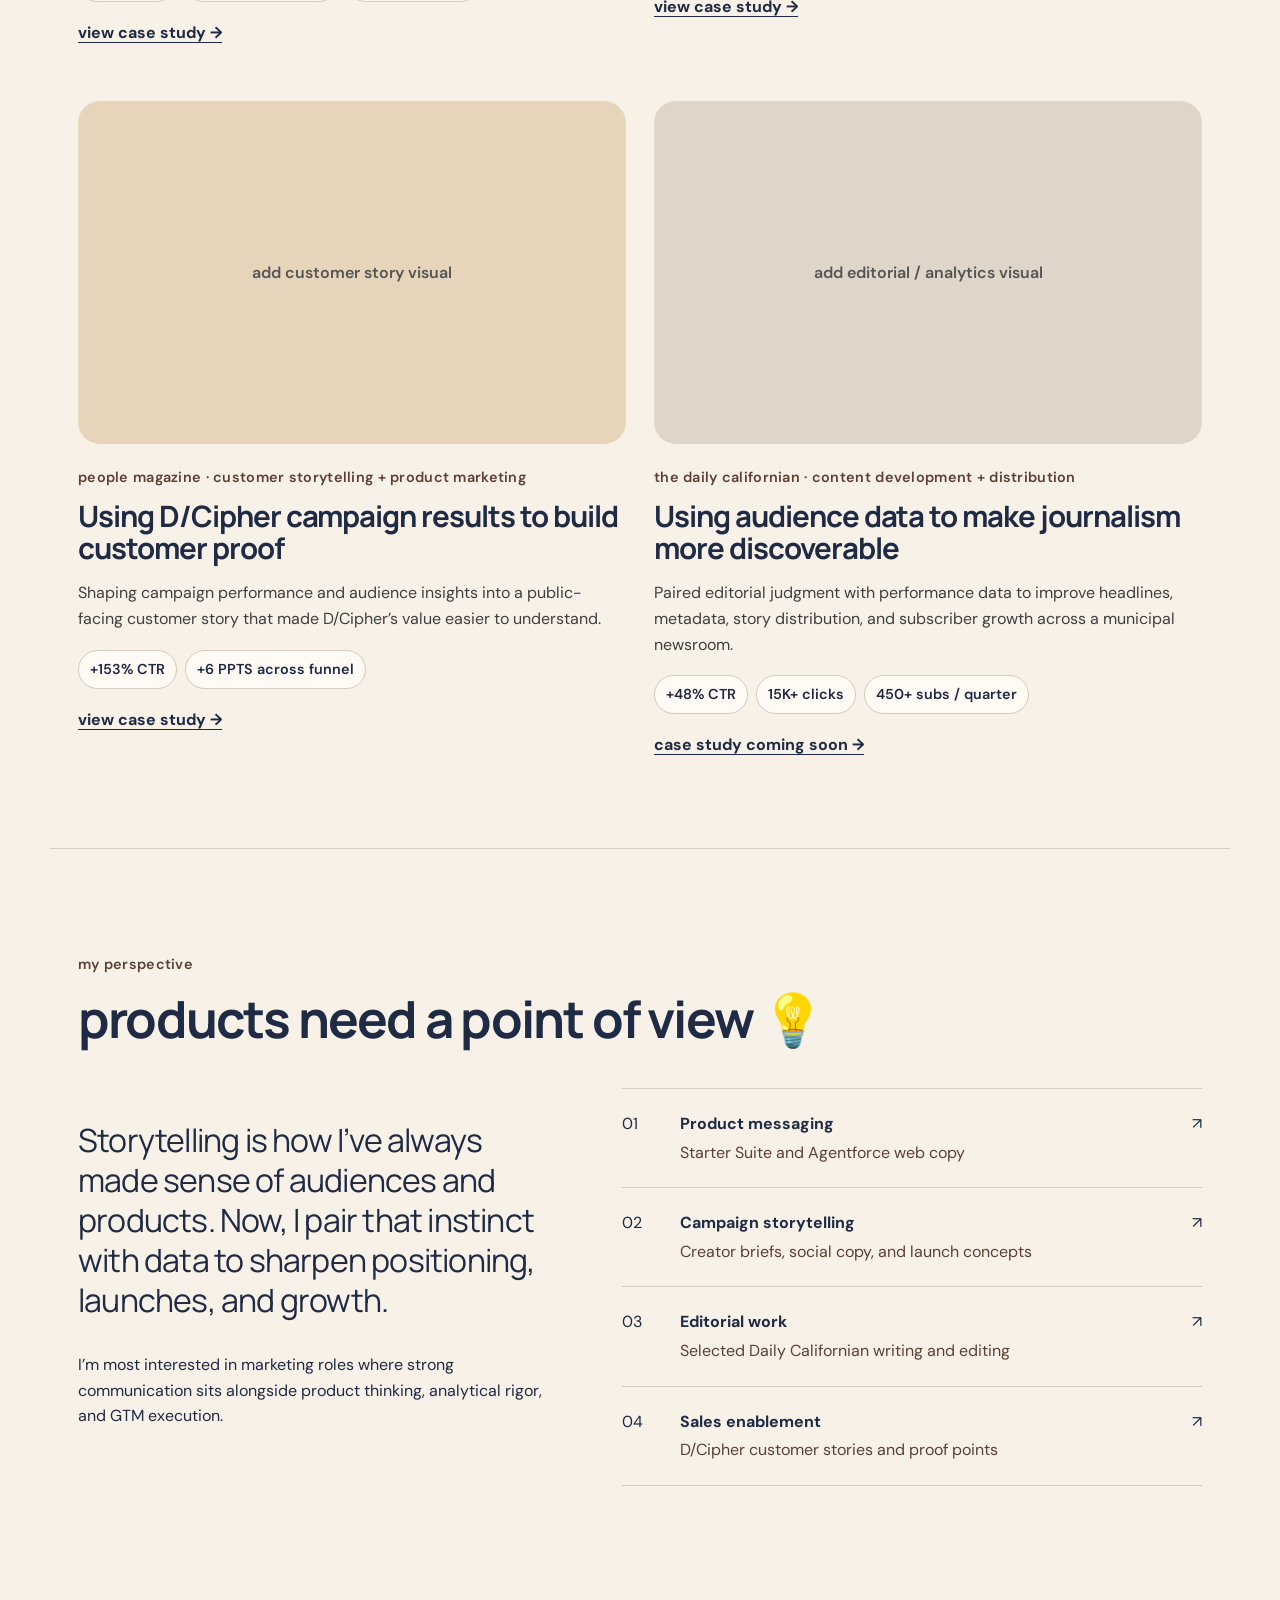
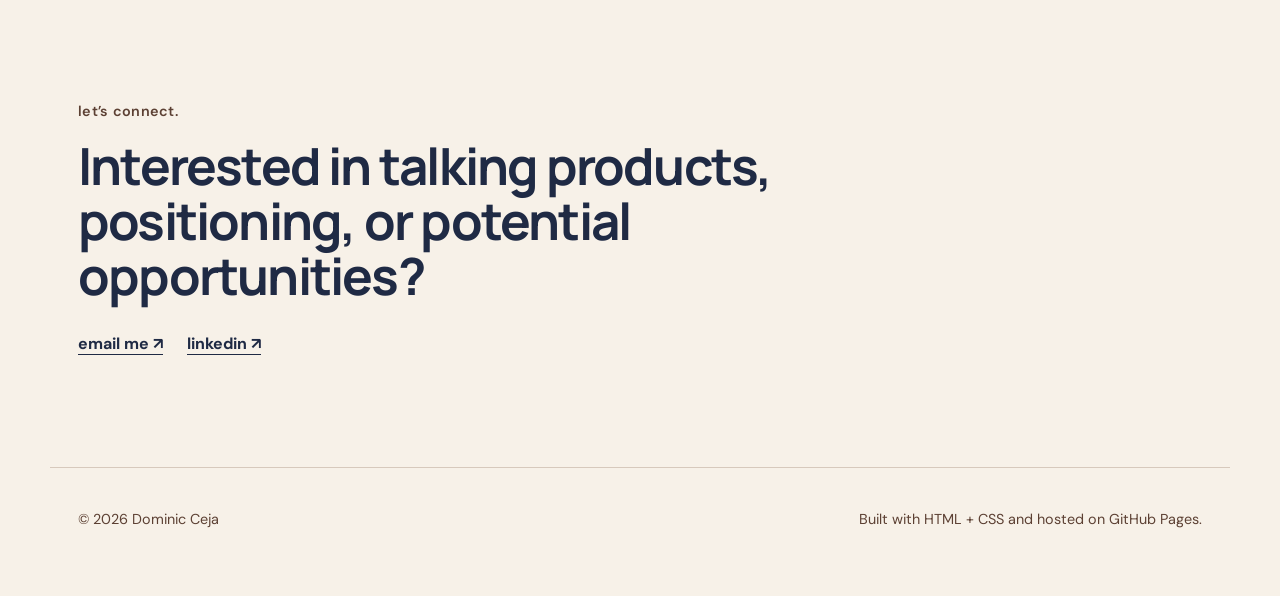
==== commit 7bc7ea22: "Update index.html" ====
--- a/index.html
+++ b/index.html
@@ -5,28 +5,40 @@
   <meta name="viewport" content="width=device-width, initial-scale=1.0" />
   <meta name="description" content="Dominic Ceja — product marketing, messaging, GTM, growth, and content." />
   <title>Dominic Ceja — Marketing Portfolio</title>
+
   <link rel="preconnect" href="https://fonts.googleapis.com">
   <link rel="preconnect" href="https://fonts.gstatic.com" crossorigin>
-  <link href="https://fonts.googleapis.com/css2?family=DM+Sans:wght@400;500;600;700&family=Manrope:wght@500;600;700&display=swap" rel="stylesheet">
+
+  <link
+    href="https://fonts.googleapis.com/css2?family=DM+Sans:wght@400;500;600;700&family=Manrope:wght@500;600;700&display=swap"
+    rel="stylesheet"
+  >
+
   <link rel="stylesheet" href="style.css" />
 </head>
 
 <body>
   <header class="site-header">
     <a class="brand" href="#top">dominic ceja.</a>
+
     <nav>
       <a href="#work">work</a>
       <a href="#writing">writing</a>
-      <a href="#about">about</a>
       <a href="YOUR_RESUME_LINK" target="_blank" rel="noreferrer">résumé</a>
     </nav>
   </header>
 
   <main id="top">
+
+    <!-- HERO -->
     <section class="hero section">
       <div class="hero-copy">
         <p class="eyebrow">hi, i'm dominic 👋</p>
-        <h1>I turn complex products into clear stories, launches, and campaigns that resonate.</h1>
+
+        <h1>
+          I turn complex products into clear stories, launches, and campaigns that resonate.
+        </h1>
+
         <p class="hero-intro">
           I’m an early-career product marketer with a background in journalism, using audience research to sharpen
           positioning, launch collateral, and growth campaigns that increase adoption for technical products across
@@ -38,14 +50,17 @@
             <span class="fact-label">education</span>
             <p>UC Berkeley ’26 · Media Studies</p>
           </div>
+
           <div>
             <span class="fact-label">focus</span>
             <p>Messaging · GTM · Growth Strategy · Sales Enablement · Audience Research</p>
           </div>
+
           <div>
             <span class="fact-label">experience</span>
             <p>Salesforce · People Magazine · The Daily Californian</p>
           </div>
+
           <div>
             <span class="fact-label">toolkit</span>
             <p>Salesforce · Marketo Engage · Google Analytics · Tableau · Figma · Workfront · Asana</p>
@@ -54,7 +69,15 @@
 
         <div class="hero-actions">
           <a class="button button-primary" href="#work">view my work</a>
-          <a class="button button-secondary" href="https://www.linkedin.com/in/dominic-ceja-4233802a6/" target="_blank" rel="noreferrer">linkedin ↗</a>
+
+          <a
+            class="button button-secondary"
+            href="https://www.linkedin.com/in/dominic-ceja-4233802a6/"
+            target="_blank"
+            rel="noreferrer"
+          >
+            linkedin ↗
+          </a>
         </div>
       </div>
 
@@ -62,10 +85,13 @@
         <div class="portrait-placeholder">
           <span>add your photo here</span>
         </div>
+
         <p class="microcopy">writer first. marketer always.</p>
       </div>
     </section>
 
+
+    <!-- EXPERIENCE -->
     <section class="section" id="experience">
       <div class="section-heading">
         <p class="eyebrow">industry experience</p>
@@ -73,11 +99,23 @@
       </div>
 
       <div class="experience-list">
+
+        <!-- SALESFORCE -->
         <article class="experience-card">
           <div>
-            <p class="company">Salesforce</p>
+            <div class="company-heading">
+              <img
+                class="company-logo"
+                src="assets/salesforce-logo.png"
+                alt=""
+                aria-hidden="true"
+              />
+              <p class="company">Salesforce</p>
+            </div>
+
             <p class="role">Corporate Marketing Analyst Intern · 2025</p>
           </div>
+
           <p>
             Built product messaging, launch content, creator campaigns, and sales enablement for Starter Suite and Agentforce.
             Led cross-functional execution across agencies, creators, and GTM teams, contributing to
@@ -86,25 +124,49 @@
           </p>
         </article>
 
+
+        <!-- PEOPLE -->
         <article class="experience-card">
           <div>
-            <p class="company">People Magazine</p>
+            <div class="company-heading">
+              <img
+                class="company-logo"
+                src="assets/people-inc-logo.png"
+                alt=""
+                aria-hidden="true"
+              />
+              <p class="company">People Magazine</p>
+            </div>
+
             <p class="role">Growth & SEO Marketing Intern · 2024</p>
           </div>
-          <p>
-             Developed GTM materials, audience research, and demand-generation programs for D/Cipher and other media products.
+
+          <p>
+            Developed GTM materials, audience research, and demand-generation programs for D/Cipher and other media products.
             Refined webinar landing-page messaging to increase conversion <strong>29%</strong>, while supporting programs that
             generated <strong>540+ prospects</strong> and <strong>$20K+ in influenced pipeline</strong>.
           </p>
         </article>
 
+
+        <!-- DAILY CAL -->
         <article class="experience-card experience-card-stacked">
           <div>
-            <p class="company">The Daily Californian</p>
+            <div class="company-heading">
+              <img
+                class="company-logo"
+                src="assets/daily-cal-logo.png"
+                alt=""
+                aria-hidden="true"
+              />
+              <p class="company">The Daily Californian</p>
+            </div>
+
             <p class="role">Business & Editorial Lead · 2022–2026</p>
           </div>
 
           <div class="role-stack">
+
             <div class="promotion-group">
               <div class="promotion-rail" aria-hidden="true">
                 <div class="promotion-arrow">↑</div>
@@ -113,12 +175,15 @@
               </div>
 
               <div class="promotion-roles">
+
                 <div class="role-block promoted-role">
                   <div class="role-heading">
                     <p class="role-title">Content Marketing Manager</p>
                     <span class="promotion-badge">promoted</span>
                   </div>
+
                   <p class="role-dates">Apr 2025–Dec 2025</p>
+
                   <p>
                     Led content strategy and distribution across <strong>140+ articles</strong> and <strong>30–50+ writers</strong>,
                     using audience and search data to sharpen positioning and grow readership. Increased CTR <strong>48%</strong>,
@@ -126,22 +191,25 @@
                   </p>
                 </div>
 
-<div class="role-block origin-role">
+                <div class="role-block origin-role">
                   <p class="role-title">Marketing Operations Associate</p>
                   <p class="role-dates">Feb 2023–Apr 2025</p>
+
                   <p>
                     Managed creator, community, email, and content operations across <strong>30+ partnerships</strong> and
                     <strong>40+ social-first pieces</strong>, using audience data to improve targeting and engagement.
                   </p>
                 </div>
+
               </div>
             </div>
 
             <div class="role-block">
               <p class="role-title">Co-Editor-in-Chief, Arts &amp; Entertainment</p>
               <p class="role-dates">Aug 2025–Jan 2026</p>
+
               <p>
-                 Led a <strong>40+ article editorial cycle</strong>, shaping story angles, headlines, coverage planning,
+                Led a <strong>40+ article editorial cycle</strong>, shaping story angles, headlines, coverage planning,
                 and writer development across a fast-moving newsroom.
               </p>
             </div>
@@ -149,114 +217,186 @@
             <div class="role-block">
               <div class="role-heading">
                 <p class="role-title">Senior Writer, Arts &amp; Entertainment</p>
-                <a class="archive-link" href="https://www.dailycal.org/users/profile/dominic%20ceja/" target="_blank" rel="noreferrer">writer archive ↗</a>
+
+                <a
+                  class="archive-link"
+                  href="https://www.dailycal.org/users/profile/dominic%20ceja/"
+                  target="_blank"
+                  rel="noreferrer"
+                >
+                  writer archive ↗
+                </a>
               </div>
+
               <p class="role-dates">Jun 2022–May 2026</p>
+
               <p>
-                 Published <strong>40+ bylined articles</strong> across reviews, essays, and cultural criticism, building the
+                Published <strong>40+ bylined articles</strong> across reviews, essays, and cultural criticism, building the
                 editorial foundation behind my approach to product storytelling today.
               </p>
             </div>
-          </div>
-        </article>
+
+          </div>
+        </article>
+
       </div>
     </section>
 
+
+    <!-- SELECTED WORK -->
     <section class="section" id="work">
       <div class="section-heading">
         <p class="eyebrow">selected work</p>
         <h2>projects worth reading 📖</h2>
+
         <p class="section-subhead">
           A few examples of how I connect audience insight, GTM execution, and measurable growth.
         </p>
       </div>
 
       <div class="project-grid">
+
+        <!-- SALESFORCE CREATOR -->
         <article class="project-card">
           <div class="project-visual visual-one">
             <span>add campaign visual</span>
           </div>
-          <div class="project-meta">Salesforce · Product Marketing + Growth Strategy</div>
-          <h3>Taking SMB SaaS from messaging to a 24% lift in trial-to-paid conversion</h3>
+
+          <div class="project-meta">
+            Salesforce · Product Marketing + Growth Strategy
+          </div>
+
+          <h3>
+            Taking SMB SaaS from messaging to a 24% lift in trial-to-paid conversion
+          </h3>
+
           <p>
             Helped shape and activate messaging for Starter Suite across creator and social channels,
             connecting product value to SMB audience needs and measurable growth.
           </p>
+
           <div class="metrics">
             <span>2M+ views</span>
             <span>+24% trial-to-paid</span>
             <span>100+ prospects</span>
           </div>
-          <a class="text-link" href="case-study-salesforce-growth.html">view case study →</a>
-        </article>
-
+
+          <a class="text-link" href="case-study-salesforce-growth.html">
+            view case study →
+          </a>
+        </article>
+
+
+        <!-- SALESFORCE GTM -->
         <article class="project-card">
           <div class="project-visual visual-two">
             <span>add web / launch visual</span>
           </div>
-          <div class="project-meta">Salesforce · Messaging Pillars + GTM</div>
-          <h3>Shaping launch materials for Agentforce and Starter Suite</h3>
+
+          <div class="project-meta">
+            Salesforce · Messaging Pillars + GTM
+          </div>
+
+          <h3>
+            Shaping launch materials for Agentforce and Starter Suite
+          </h3>
+
           <p>
             Translated product priorities into customer-facing web copy, launch recaps,
             product walkthroughs, creative briefs, and sales enablement.
           </p>
+
           <div class="metrics">
             <span>Messaging</span>
             <span>GTM</span>
             <span>Enablement</span>
           </div>
-          <a class="text-link" href="case-study-salesforce-gtm.html">view case study →</a>
-        </article>
-
+
+          <a class="text-link" href="case-study-salesforce-gtm.html">
+            view case study →
+          </a>
+        </article>
+
+
+        <!-- PEOPLE -->
         <article class="project-card">
           <div class="project-visual visual-three">
-            <span>add landing page visual</span>
-          </div>
-          <div class="project-meta">People Magazine · Customer Storytelling + Product Marketing</div>
-          <h3>Using D/Cipher campaign results to build customer proof</h3>
-          <p>
-            Framing campaign performance and audience insights into a public-facing
+            <span>add customer story visual</span>
+          </div>
+
+          <div class="project-meta">
+            People Magazine · Customer Storytelling + Product Marketing
+          </div>
+
+          <h3>
+            Using D/Cipher campaign results to build customer proof
+          </h3>
+
+          <p>
+            Shaping campaign performance and audience insights into a public-facing
             customer story that made D/Cipher’s value easier to understand.
           </p>
+
           <div class="metrics">
             <span>+153% CTR</span>
             <span>+6 PPTS across funnel</span>
           </div>
-          <a class="text-link" href="case-study-people-conversion.html">view case study →</a>
-        </article>
-
+
+          <a class="text-link" href="case-study-people-conversion.html">
+            view case study →
+          </a>
+        </article>
+
+
+        <!-- DAILY CAL -->
         <article class="project-card">
           <div class="project-visual visual-four">
             <span>add editorial / analytics visual</span>
           </div>
-          <div class="project-meta">The Daily Californian · Content Development + Distribution</div>
-          <h3>Using audience data to make journalism more discoverable</h3>
+
+          <div class="project-meta">
+            The Daily Californian · Content Development + Distribution
+          </div>
+
+          <h3>
+            Using audience data to make journalism more discoverable
+          </h3>
+
           <p>
             Paired editorial judgment with performance data to improve headlines, metadata,
             story distribution, and subscriber growth across a municipal newsroom.
           </p>
+
           <div class="metrics">
             <span>+48% CTR</span>
             <span>15K+ clicks</span>
             <span>450+ subs / quarter</span>
           </div>
-          <a class="text-link" href="#">case study coming soon →</a>
-        </article>
+
+          <a class="text-link" href="#">
+            case study coming soon →
+          </a>
+        </article>
+
       </div>
     </section>
 
-<section class="section writing-section" id="writing">
+
+    <!-- WRITING / PERSPECTIVE -->
+    <section class="section writing-section" id="writing">
       <div class="section-heading">
         <p class="eyebrow">my perspective</p>
         <h2>products need a point of view 💡</h2>
       </div>
 
       <div class="writing-layout">
+
         <div class="writing-intro">
           <p class="big-copy">
             Storytelling is how I’ve always made sense of audiences and products. Now, I pair that instinct
             with data to sharpen positioning, launches, and growth.
           </p>
+
           <p>
             I’m most interested in marketing roles where strong communication sits alongside
             product thinking, analytical rigor, and GTM execution.
@@ -264,73 +404,91 @@
         </div>
 
         <div class="writing-list">
-          <a href="#" class="writing-item">
+
+          <a href="case-study-salesforce-gtm.html" class="writing-item">
             <span>01</span>
+
             <div>
               <strong>Product messaging</strong>
               <p>Starter Suite and Agentforce web copy</p>
             </div>
+
             <span>↗</span>
           </a>
-          <a href="#" class="writing-item">
+
+
+          <a href="case-study-salesforce-growth.html" class="writing-item">
             <span>02</span>
+
             <div>
               <strong>Campaign storytelling</strong>
               <p>Creator briefs, social copy, and launch concepts</p>
             </div>
+
             <span>↗</span>
           </a>
-          <a href="#" class="writing-item">
+
+
+          <a
+            href="https://www.dailycal.org/users/profile/dominic%20ceja/"
+            class="writing-item"
+            target="_blank"
+            rel="noreferrer"
+          >
             <span>03</span>
+
             <div>
               <strong>Editorial work</strong>
               <p>Selected Daily Californian writing and editing</p>
             </div>
+
             <span>↗</span>
           </a>
-          <a href="#" class="writing-item">
+
+
+          <a href="case-study-people-conversion.html" class="writing-item">
             <span>04</span>
+
             <div>
               <strong>Sales enablement</strong>
-              <p>Product one-pagers, recaps, and GTM materials</p>
-            </div>
+              <p>D/Cipher customer stories and proof points</p>
+            </div>
+
             <span>↗</span>
           </a>
+
         </div>
       </div>
     </section>
 
-    <section class="section about-section" id="about">
-      <div>
-        <p class="eyebrow">off the clock</p>
-        <h2>a little more human.</h2>
-      </div>
-      <div>
-        <p>
-          I started in journalism because I loved finding the clearest way to tell a story.
-          Marketing gave me a new question to answer: how do you tell that story in a way that
-          helps a product grow?
-        </p>
-        <p>
-          Today, I’m especially interested in early-career product marketing and adjacent roles
-          where writing, positioning, audience understanding, and GTM come together.
-        </p>
-      </div>
-    </section>
-
+
+    <!-- CONTACT -->
     <section class="contact section">
       <p class="eyebrow">let’s connect.</p>
-      <h2>Interested in talking products, positioning, or potential opportunities?</h2>
+
+      <h2>
+        Interested in talking products, positioning, or potential opportunities?
+      </h2>
+
       <div class="contact-links">
         <a href="mailto:dominicceja4@gmail.com">email me ↗</a>
-        <a href="https://www.linkedin.com/in/dominic-ceja-4233802a6/" target="_blank" rel="noreferrer">linkedin ↗</a>
+
+        <a
+          href="https://www.linkedin.com/in/dominic-ceja-4233802a6/"
+          target="_blank"
+          rel="noreferrer"
+        >
+          linkedin ↗
+        </a>
       </div>
     </section>
+
   </main>
 
   <footer>
     <p>© 2026 Dominic Ceja</p>
     <p>Built with HTML + CSS and hosted on GitHub Pages.</p>
   </footer>
+
 </body>
 </html>
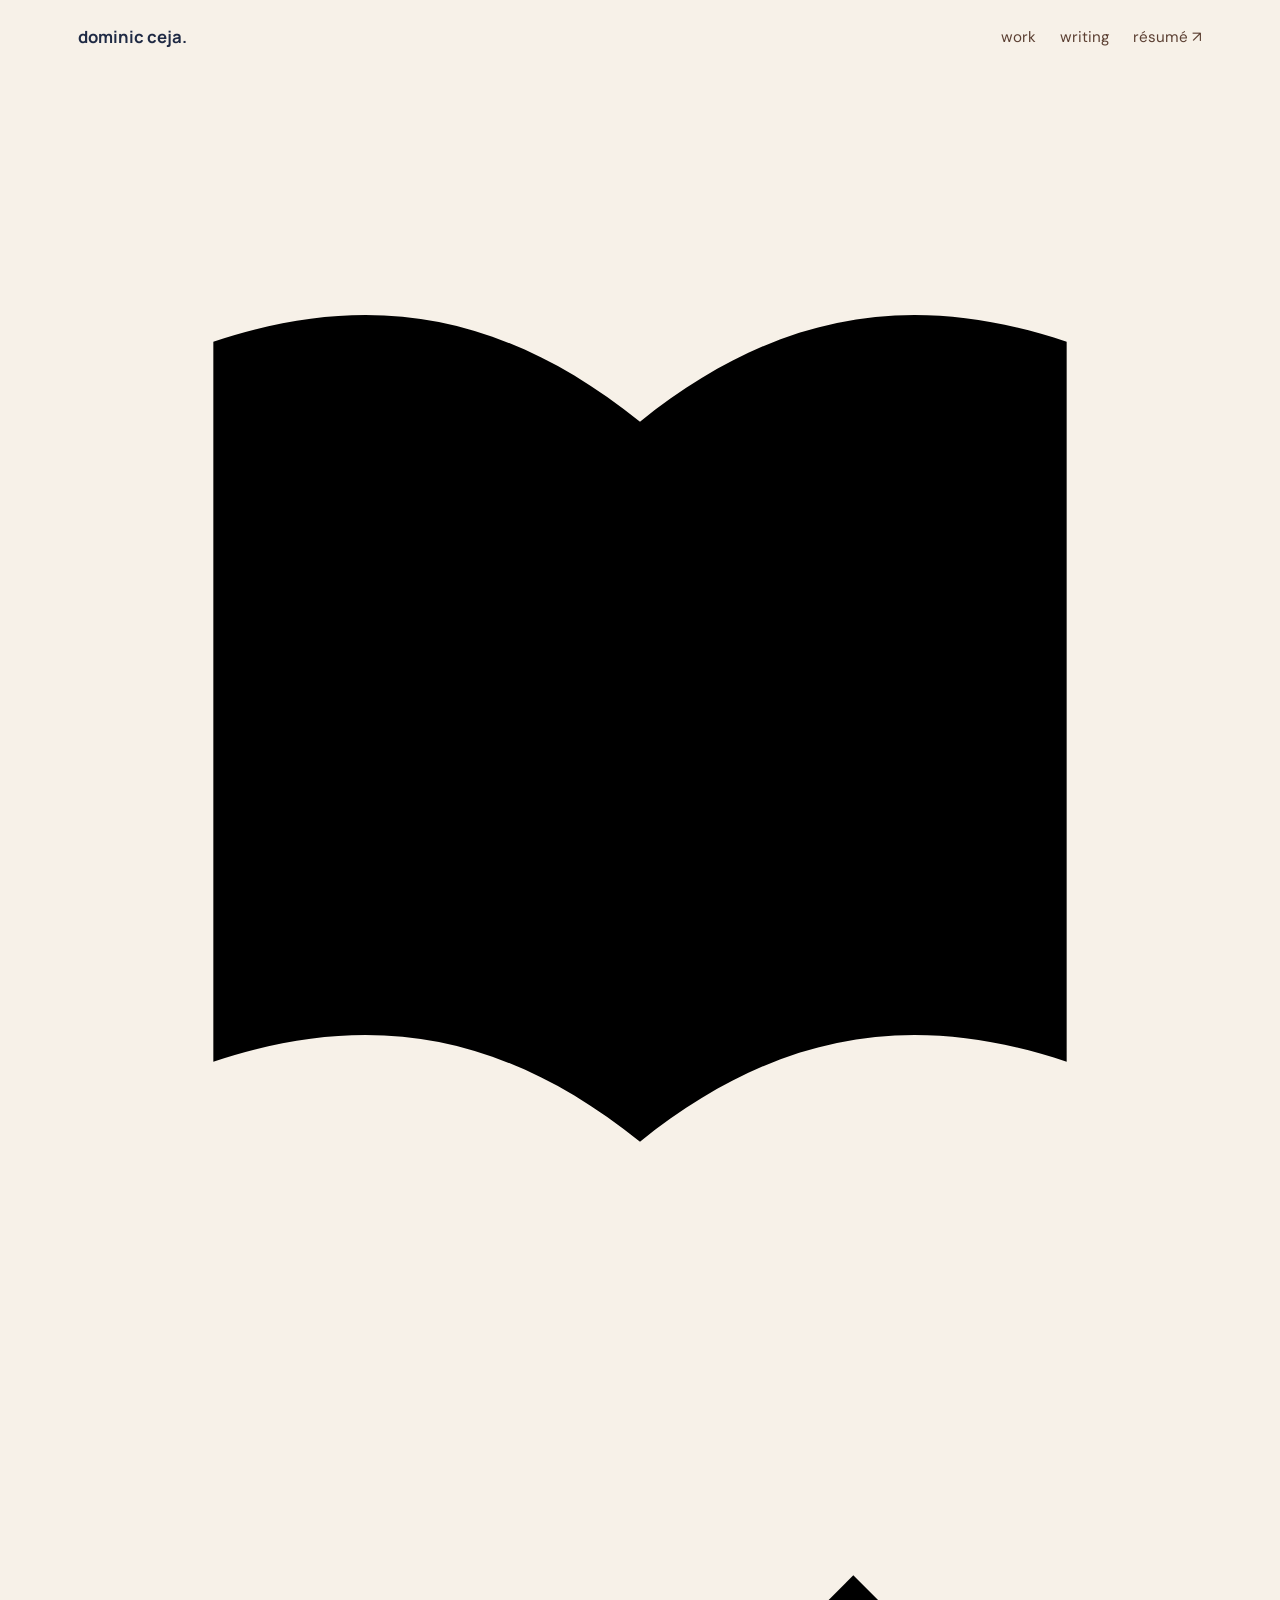
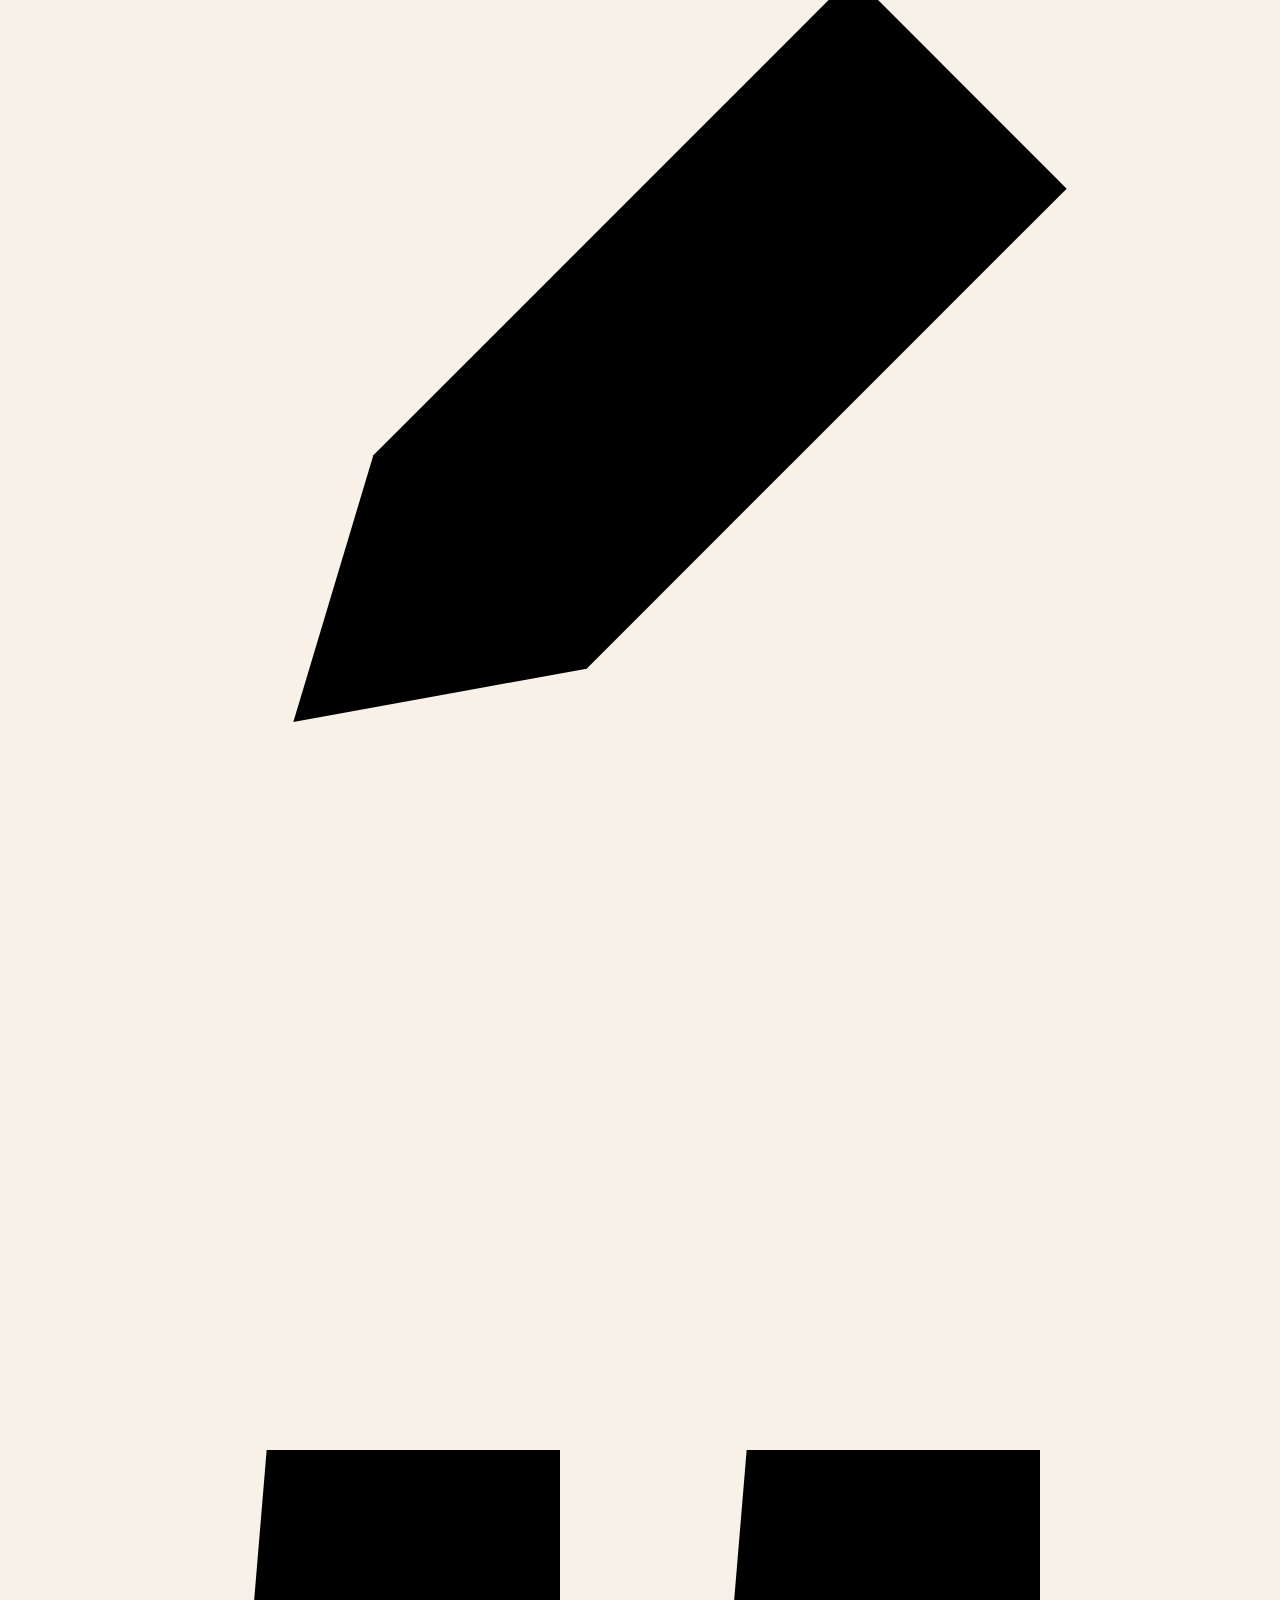
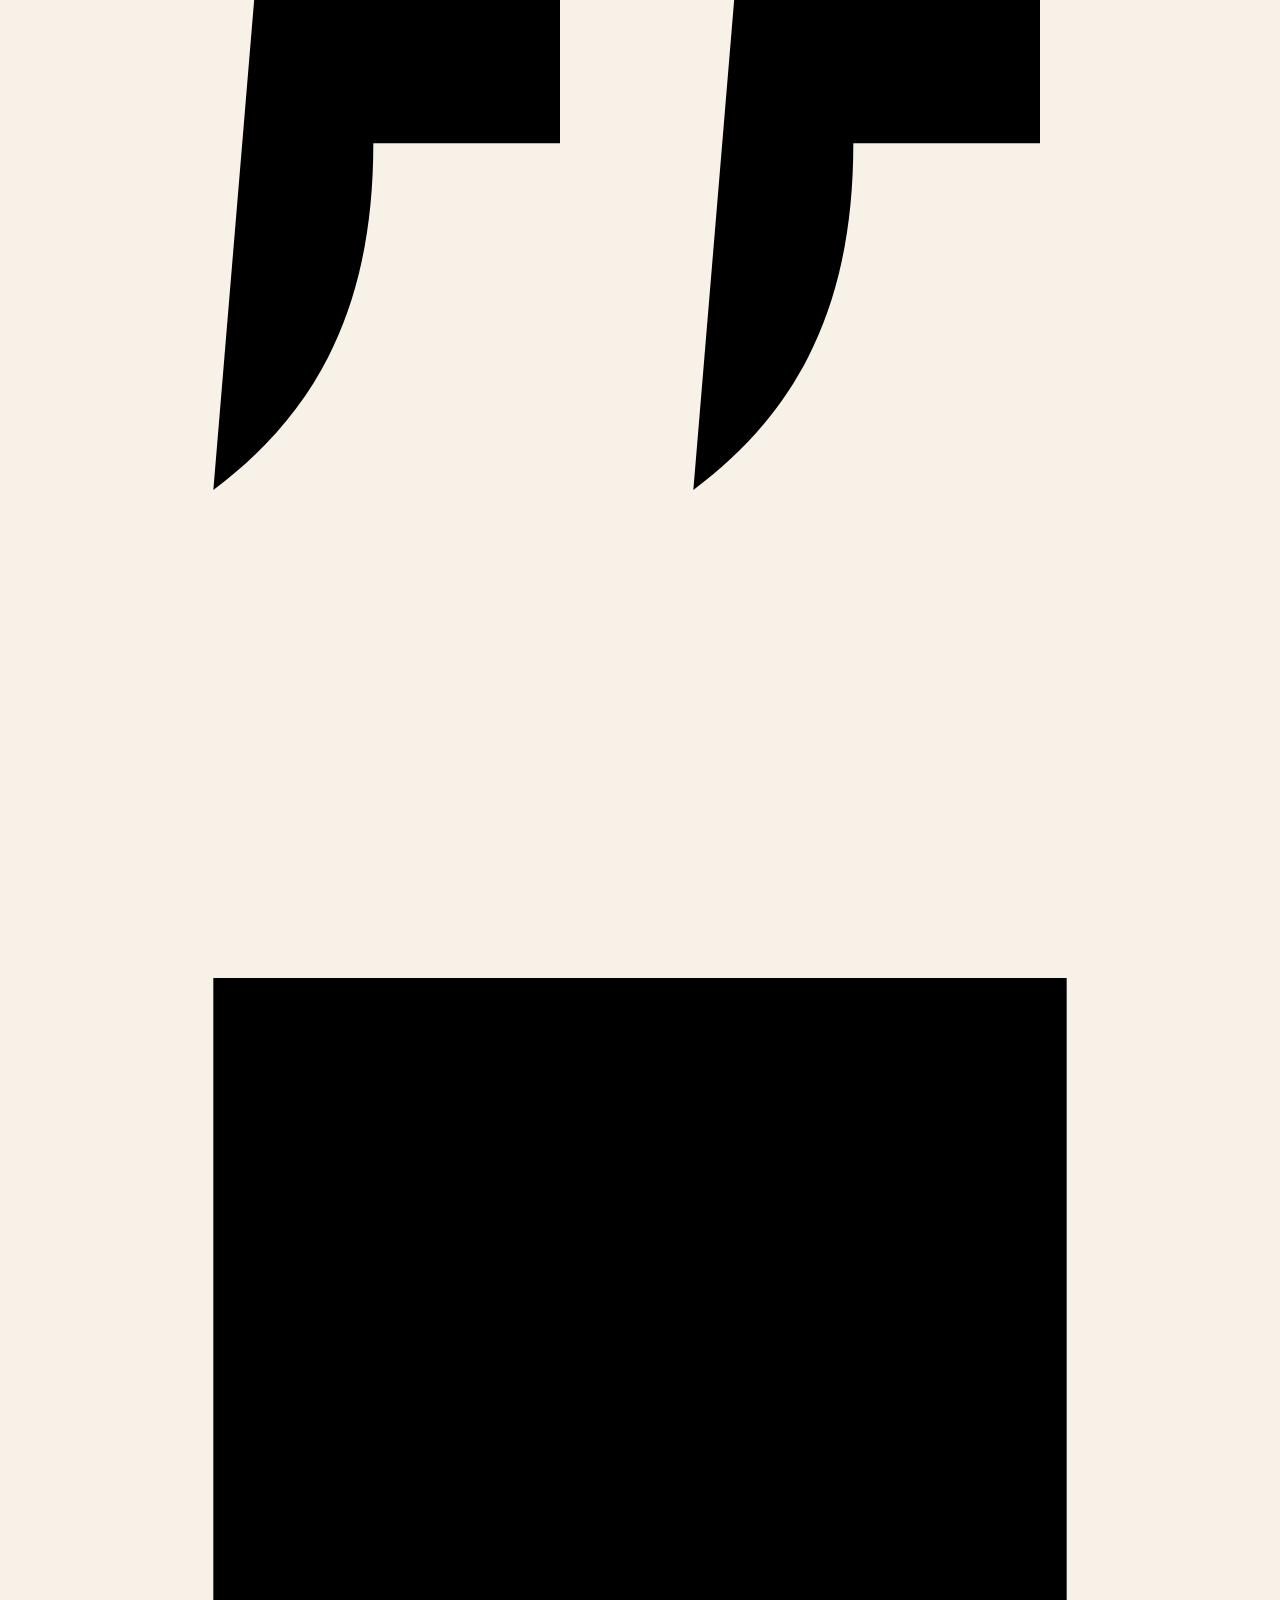
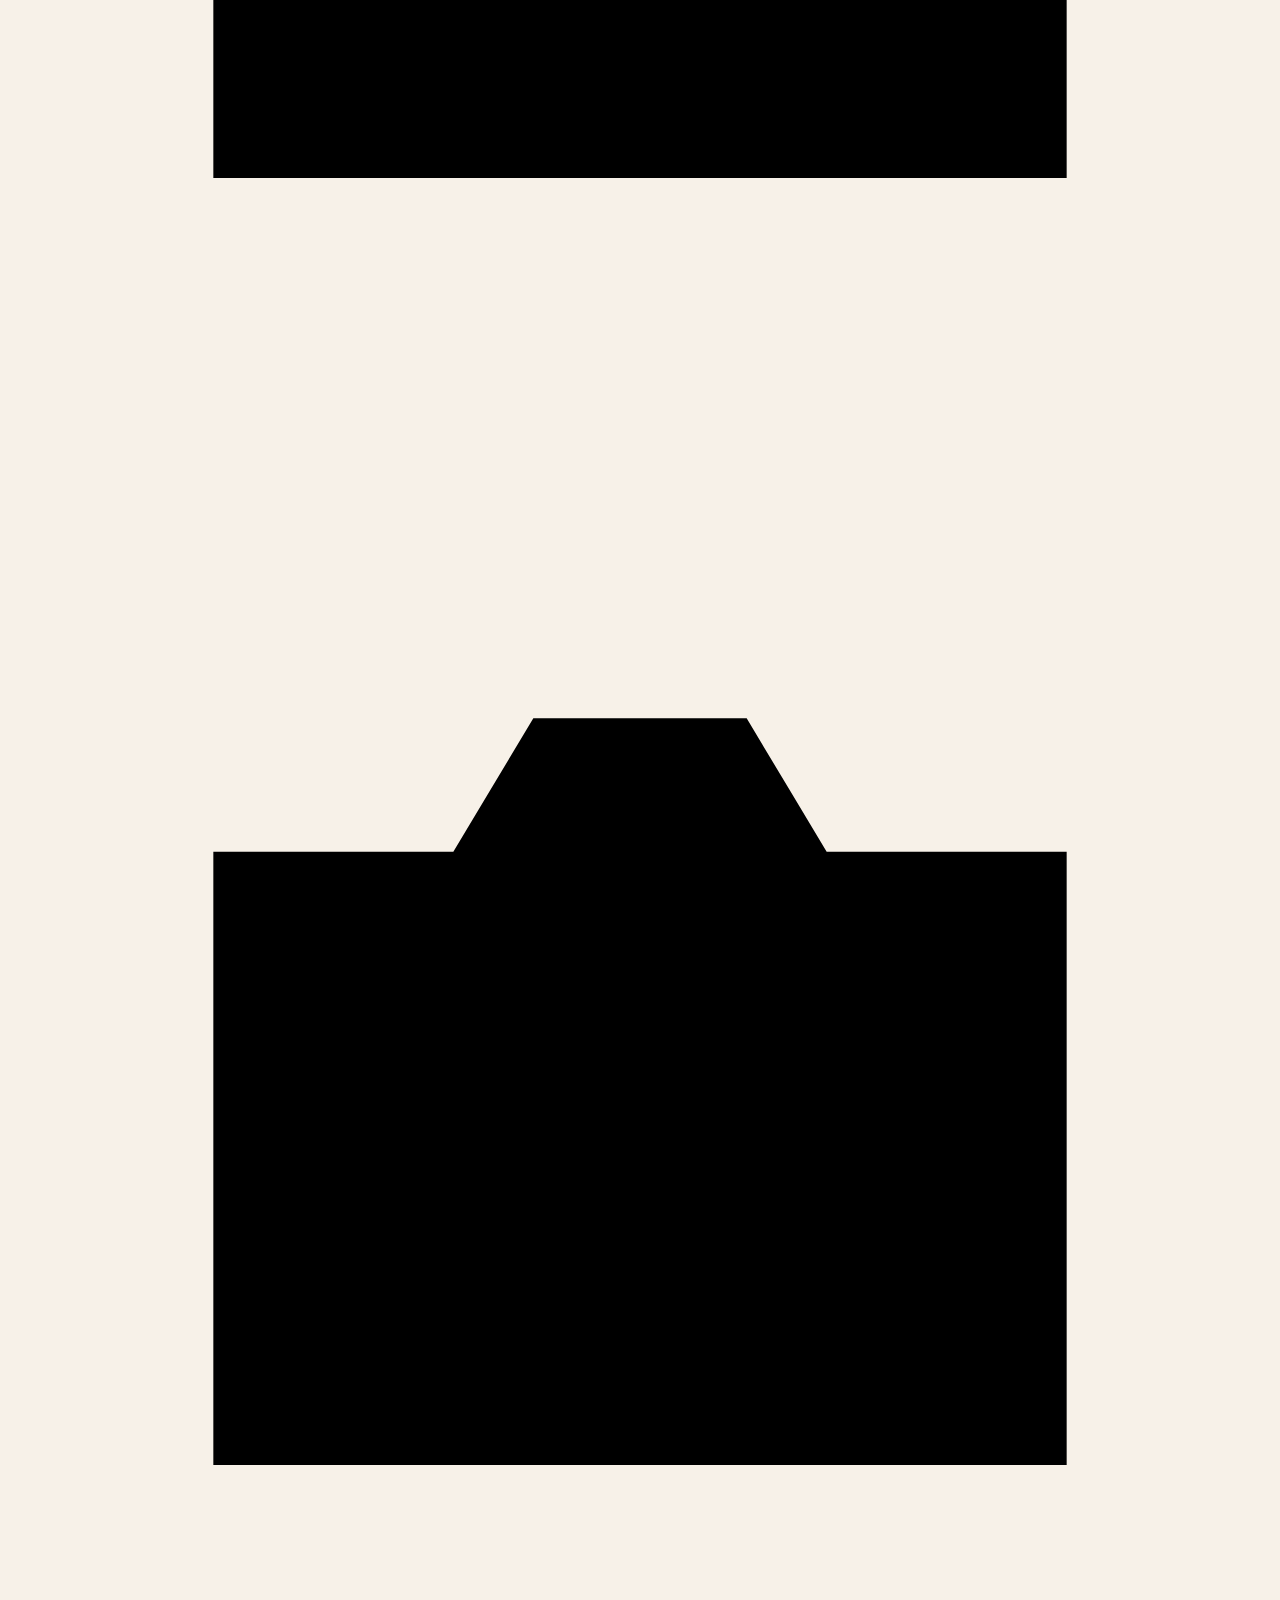
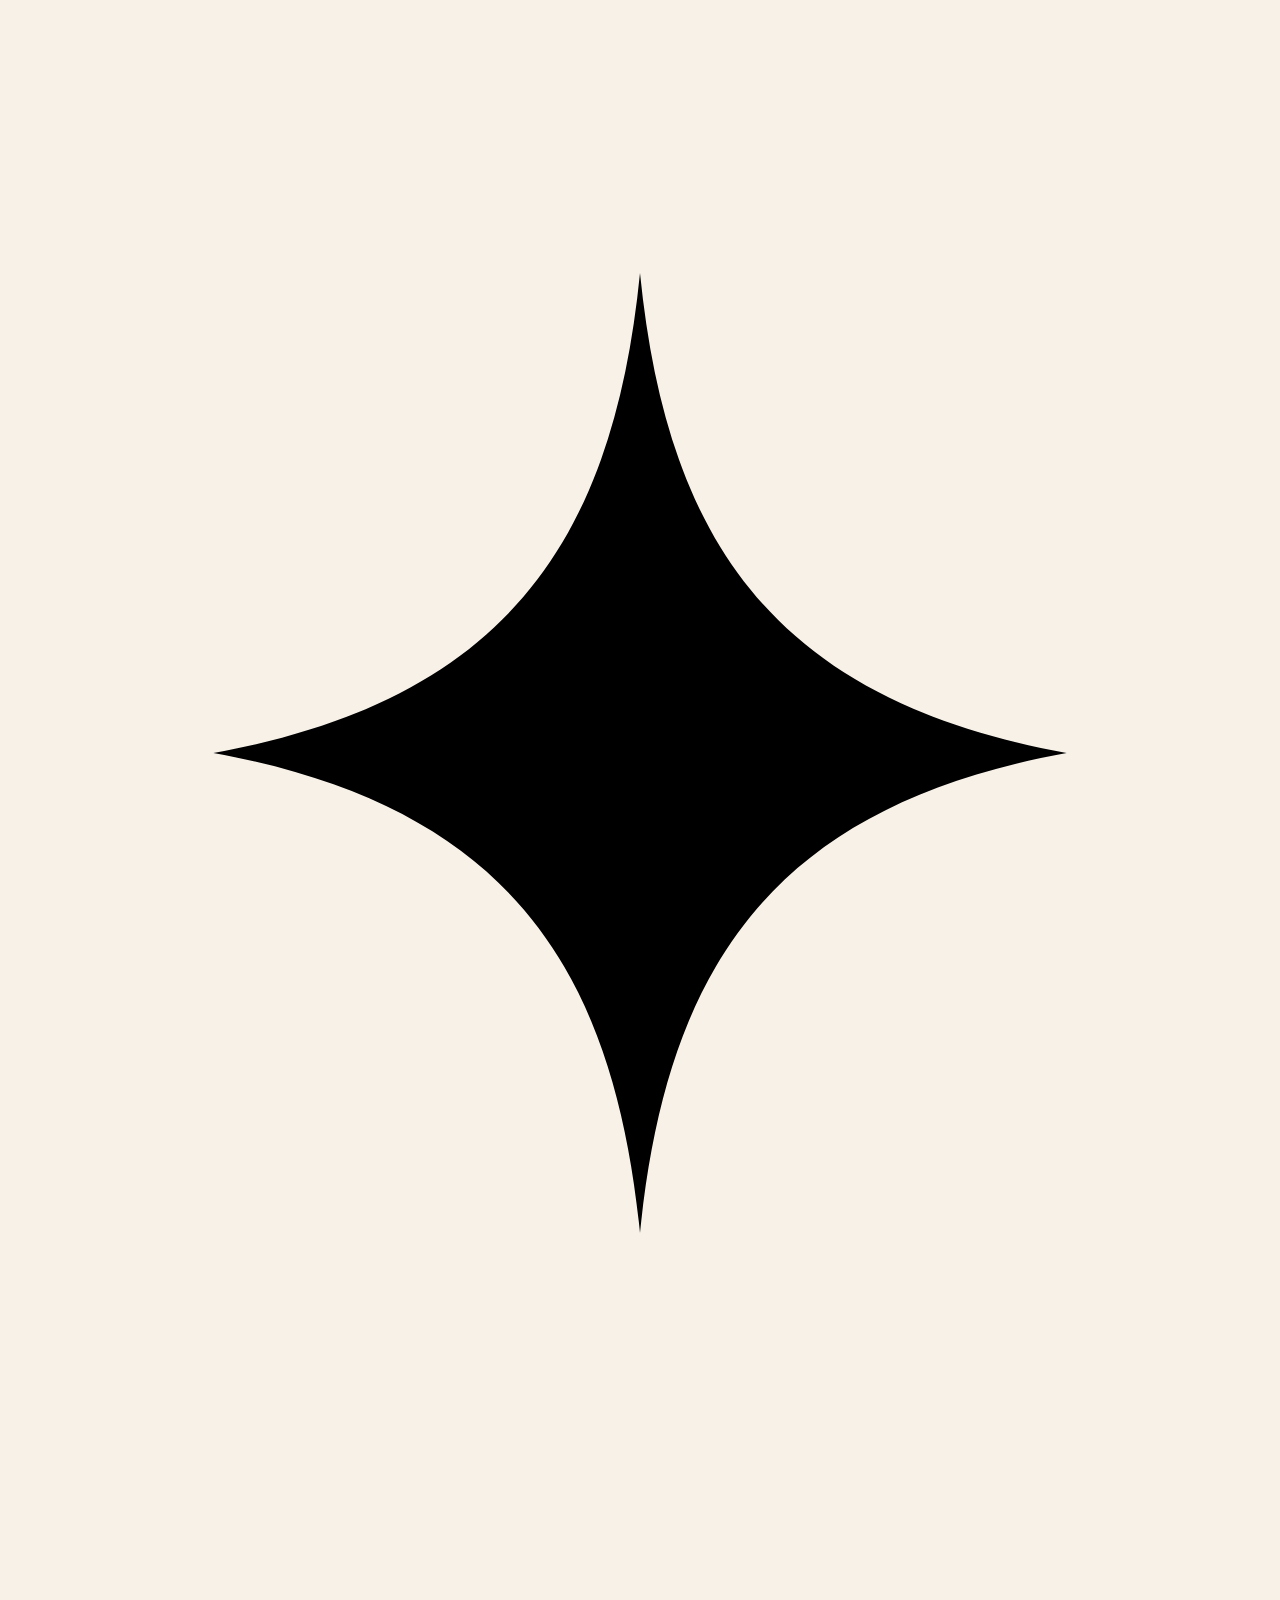
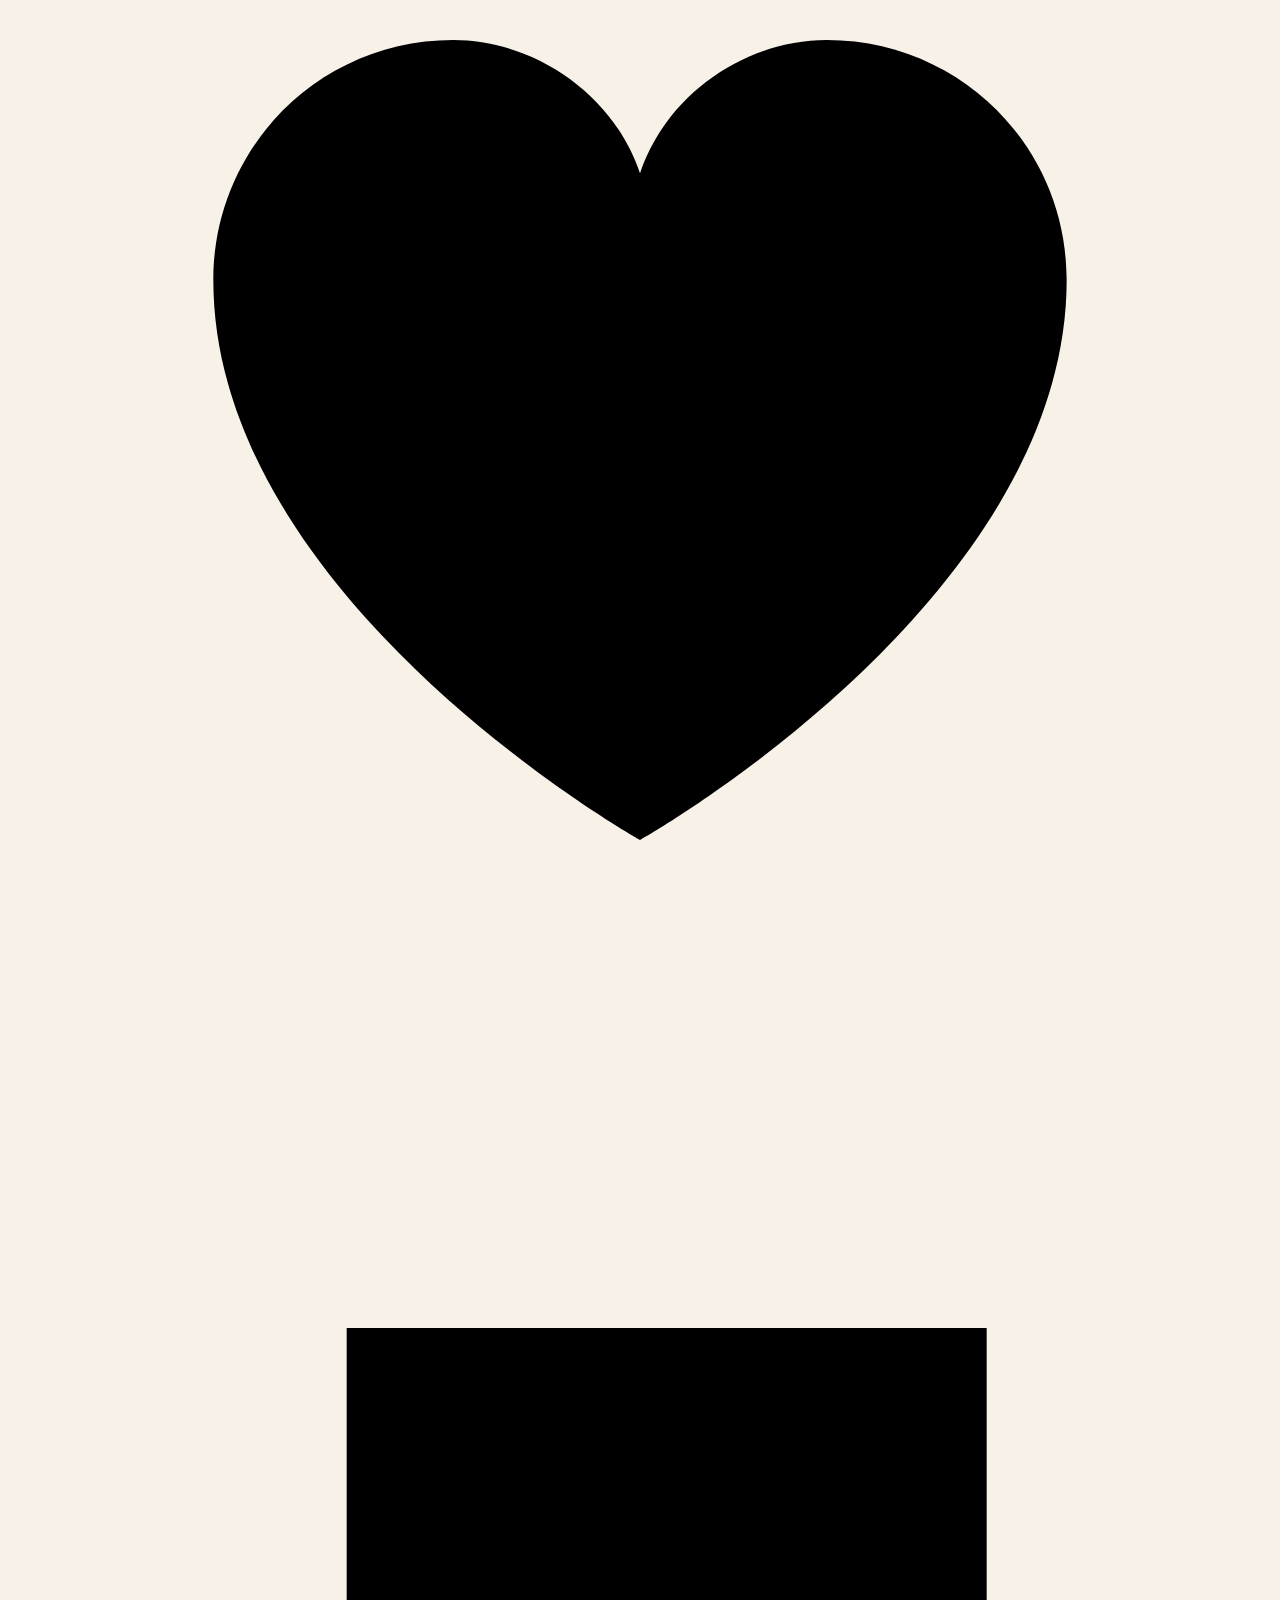
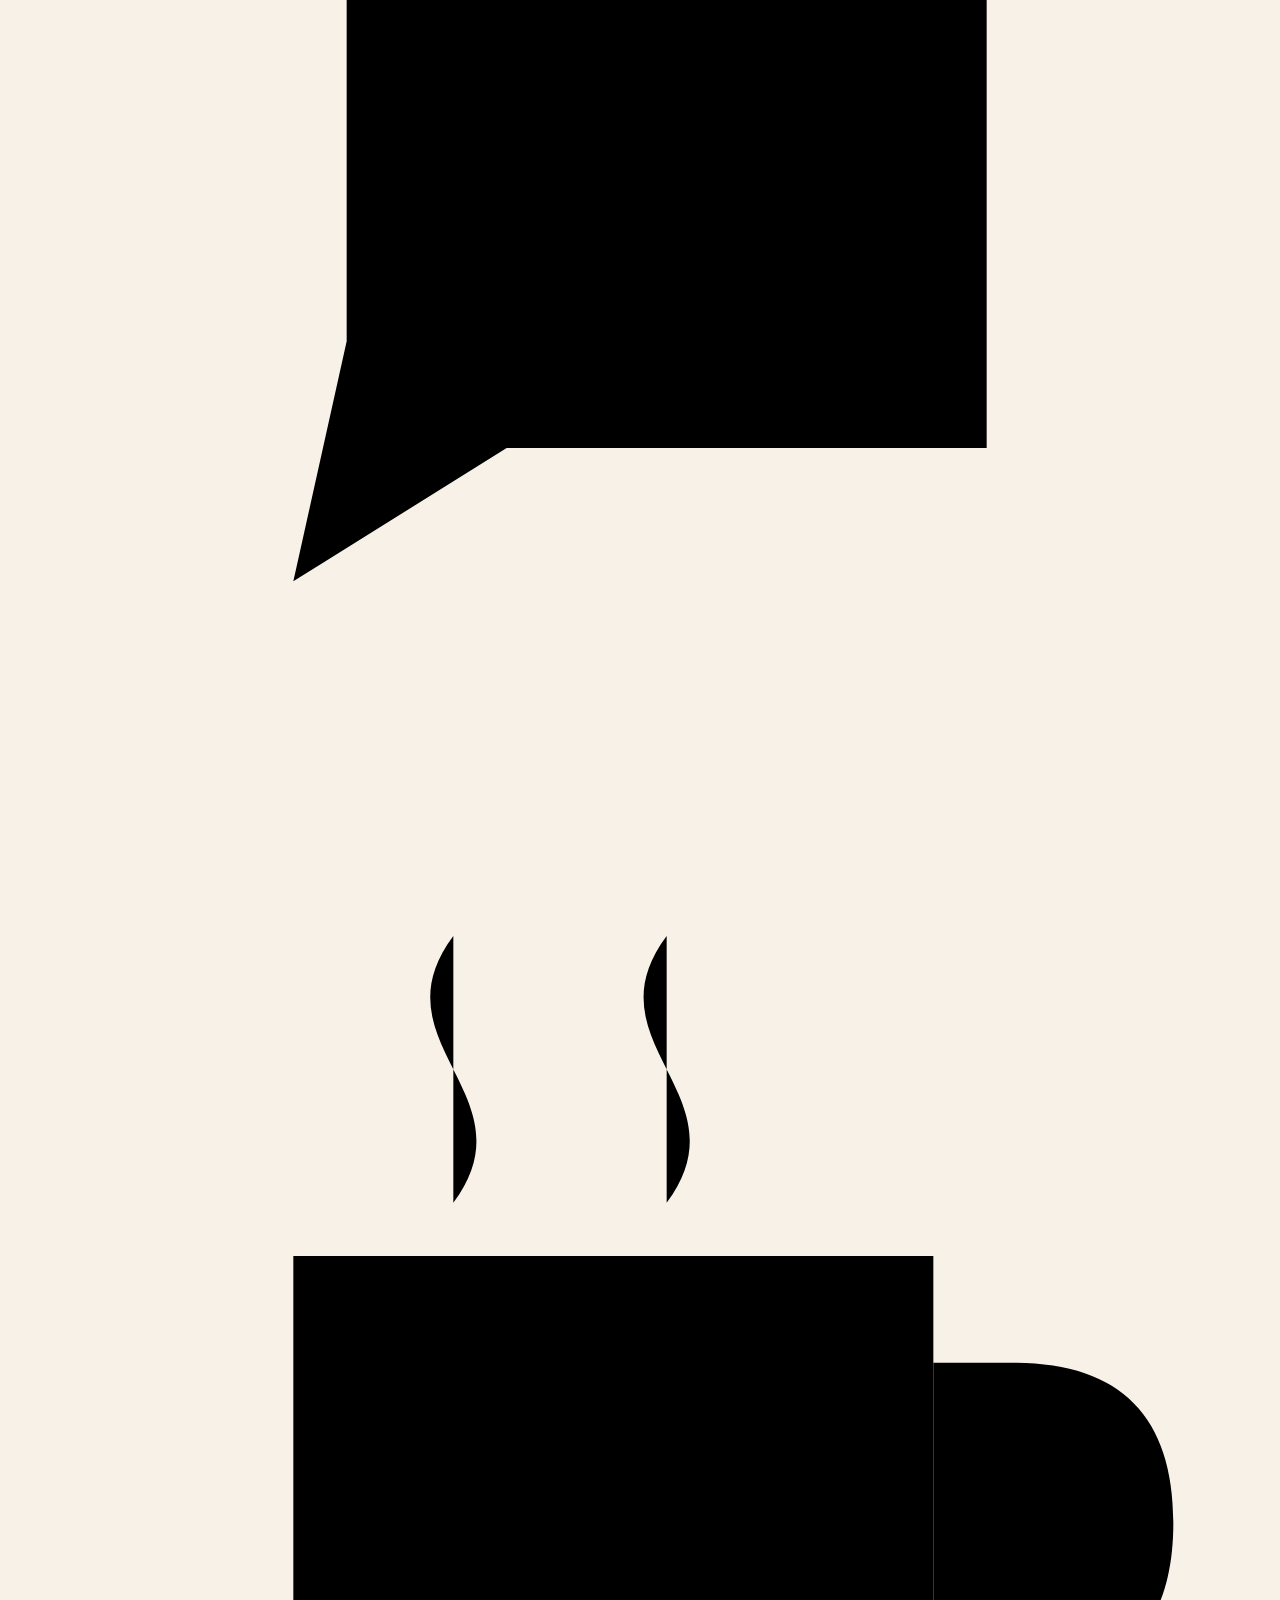
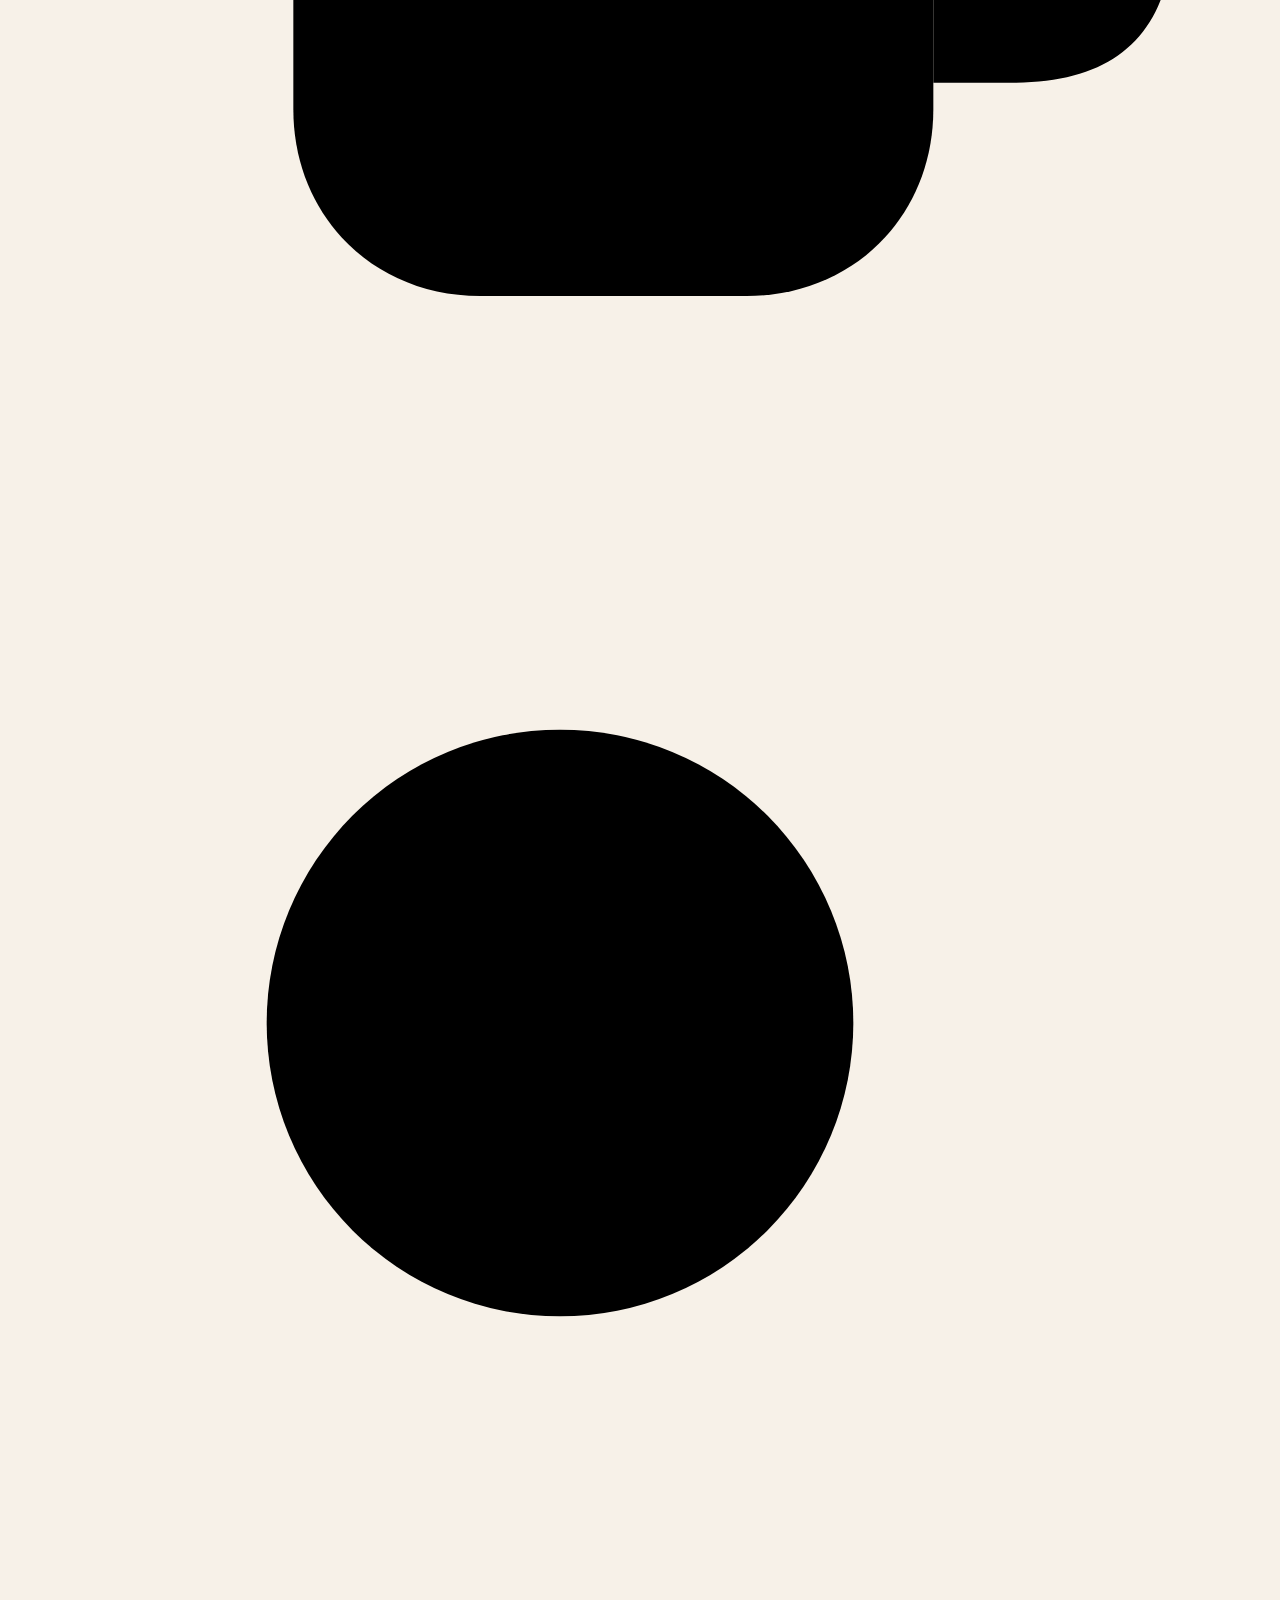
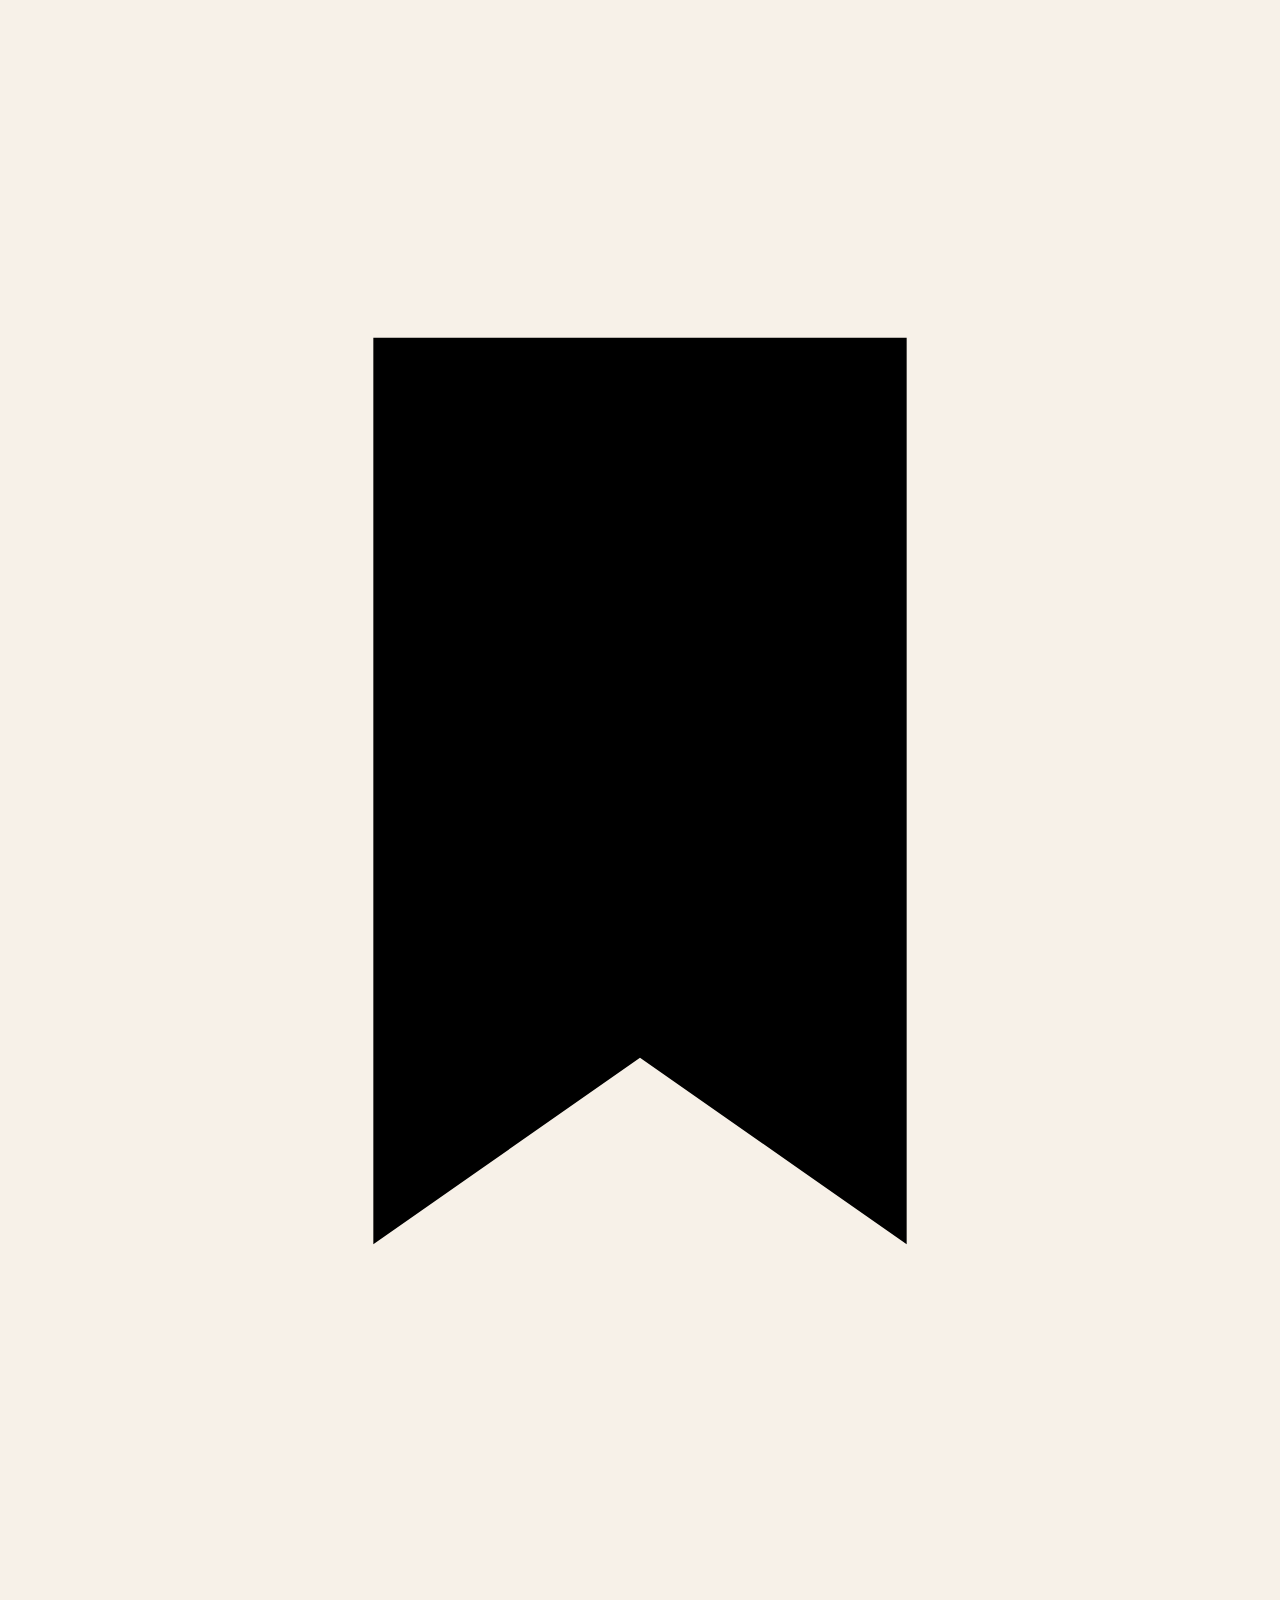
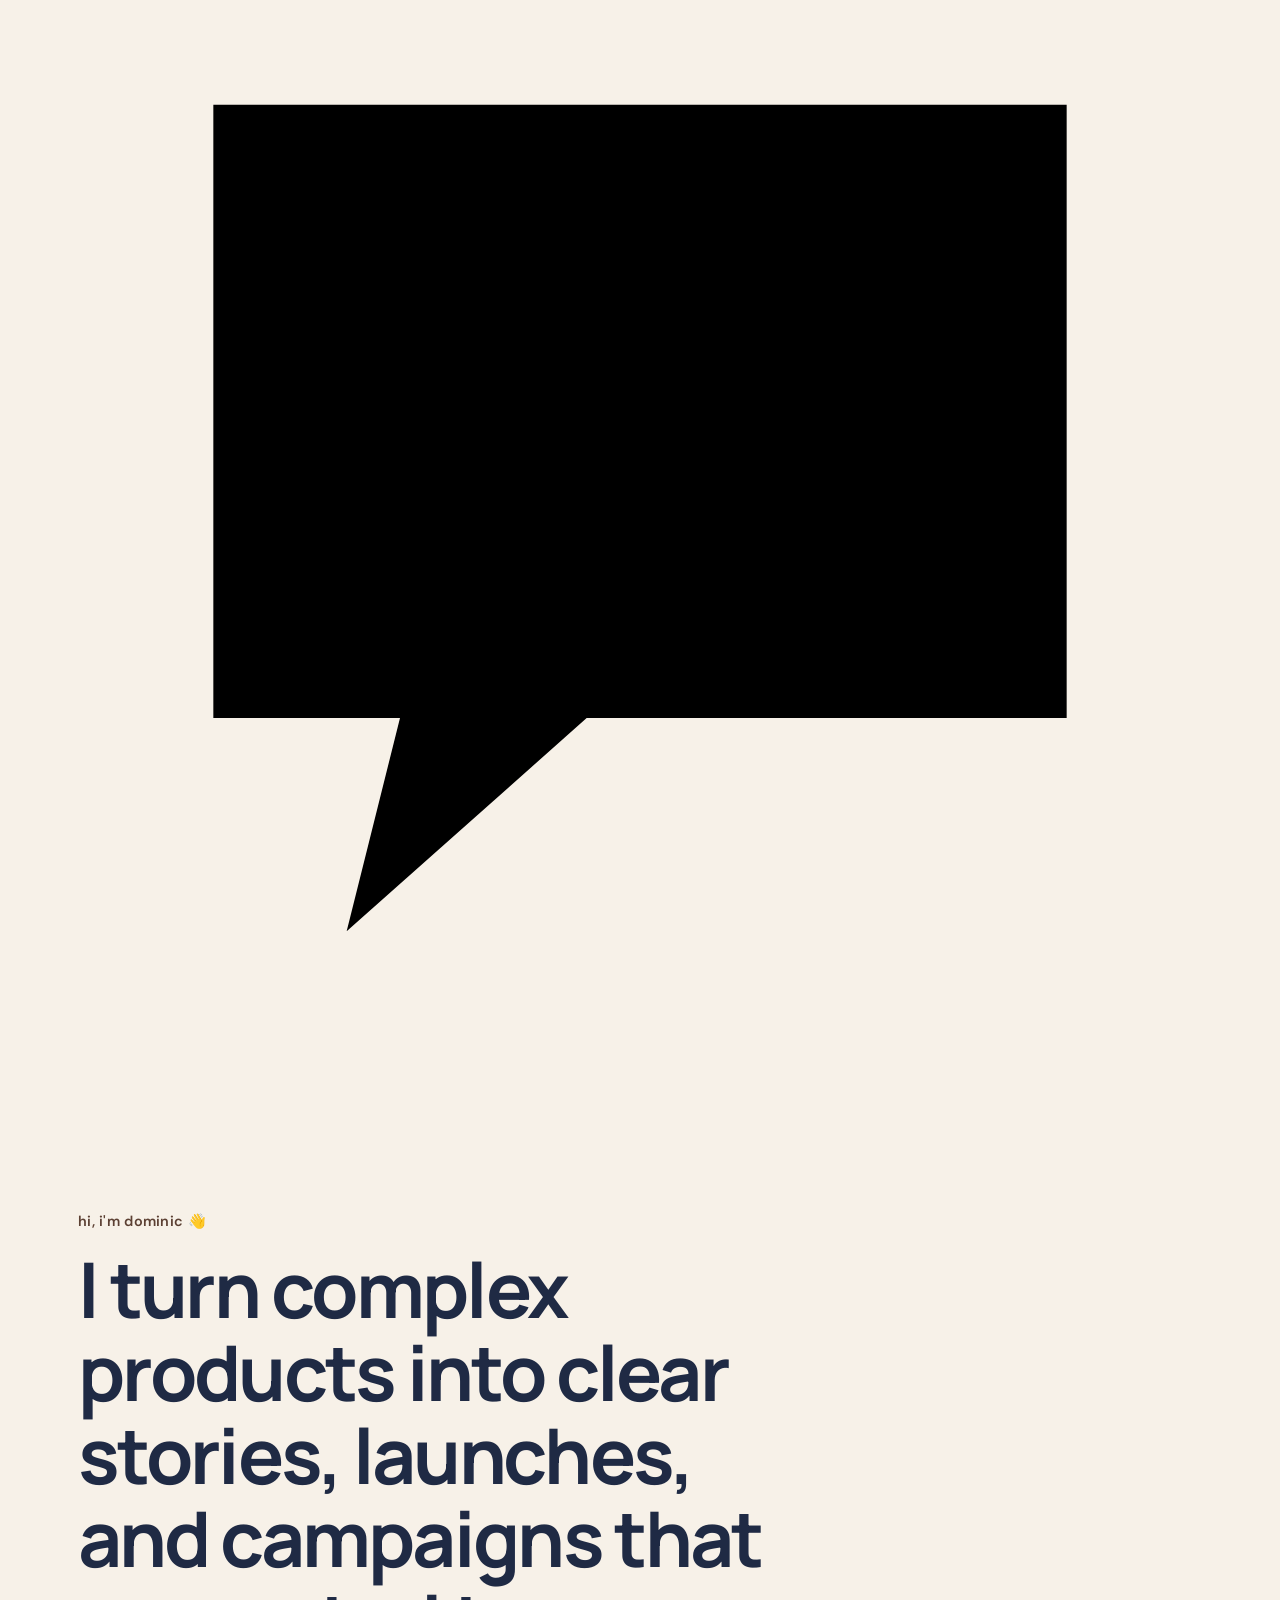
==== commit 8fef469e: "Update index.html to final" ====
--- a/index.html
+++ b/index.html
@@ -5,117 +5,89 @@
   <meta name="viewport" content="width=device-width, initial-scale=1.0" />
   <meta name="description" content="Dominic Ceja — product marketing, messaging, GTM, growth, and content." />
   <title>Dominic Ceja — Marketing Portfolio</title>
-
   <link rel="preconnect" href="https://fonts.googleapis.com">
   <link rel="preconnect" href="https://fonts.gstatic.com" crossorigin>
-
-  <link
-    href="https://fonts.googleapis.com/css2?family=DM+Sans:wght@400;500;600;700&family=Manrope:wght@500;600;700&display=swap"
-    rel="stylesheet"
-  >
-
+  <link href="https://fonts.googleapis.com/css2?family=DM+Sans:wght@400;500;600;700&family=Manrope:wght@500;600;700;800&display=swap" rel="stylesheet">
   <link rel="stylesheet" href="style.css" />
 </head>
-
 <body>
   <header class="site-header">
     <a class="brand" href="#top">dominic ceja.</a>
-
     <nav>
       <a href="#work">work</a>
       <a href="#writing">writing</a>
-      <a href="YOUR_RESUME_LINK" target="_blank" rel="noreferrer">résumé</a>
+      <a href="assets/Dominic-Ceja-Resume.pdf" target="_blank">résumé ↗</a>
     </nav>
   </header>
 
   <main id="top">
-
-    <!-- HERO -->
-    <section class="hero section">
-      <div class="hero-copy">
-        <p class="eyebrow">hi, i'm dominic 👋</p>
-
-        <h1>
-          I turn complex products into clear stories, launches, and campaigns that resonate.
-        </h1>
-
-        <p class="hero-intro">
-          I’m an early-career product marketer with a background in journalism, using audience research to sharpen
-          positioning, launch collateral, and growth campaigns that increase adoption for technical products across
-          Salesforce, People Magazine, and The Daily Californian.
-        </p>
-
-        <div class="facts-grid">
-          <div>
-            <span class="fact-label">education</span>
-            <p>UC Berkeley ’26 · Media Studies</p>
-          </div>
-
-          <div>
-            <span class="fact-label">focus</span>
-            <p>Messaging · GTM · Growth Strategy · Sales Enablement · Audience Research</p>
-          </div>
-
-          <div>
-            <span class="fact-label">experience</span>
-            <p>Salesforce · People Magazine · The Daily Californian</p>
-          </div>
-
-          <div>
-            <span class="fact-label">toolkit</span>
-            <p>Salesforce · Marketo Engage · Google Analytics · Tableau · Figma · Workfront · Asana</p>
+    <div class="hero-stage">
+      <div class="editorial-floaties" aria-hidden="true">
+        <svg class="editorial-icon icon-book" viewBox="0 0 48 48"><path d="M8 10c6-2 11-1 16 3v27c-5-4-10-5-16-3V10Zm32 0c-6-2-11-1-16 3v27c5-4 10-5 16-3V10Z"/></svg>
+        <svg class="editorial-icon icon-pencil" viewBox="0 0 48 48"><path d="M11 36l3-10L32 8l8 8-18 18-11 2Z"/><path d="m28 12 8 8M14 26l8 8"/></svg>
+        <svg class="editorial-icon icon-quotes" viewBox="0 0 48 48"><path d="M10 15h11v11H14c0 6-2 10-6 13M28 15h11v11h-7c0 6-2 10-6 13"/></svg>
+        <svg class="editorial-icon icon-paper" viewBox="0 0 48 48"><path d="M8 9h32v30H8z"/><path d="M13 15h13M13 21h22M13 27h22M13 33h15M31 15h4v4h-4z"/></svg>
+        <svg class="editorial-icon icon-camera" viewBox="0 0 48 48"><path d="M8 16h9l3-5h8l3 5h9v23H8z"/><circle cx="24" cy="27" r="8"/></svg>
+        <svg class="editorial-icon icon-spark" viewBox="0 0 48 48"><path d="M24 6c1 10 5 16 16 18-11 2-15 8-16 18-1-10-5-16-16-18 11-2 15-8 16-18Z"/></svg>
+        <svg class="editorial-icon icon-heart" viewBox="0 0 48 48"><path d="M24 39S8 30 8 18c0-5 4-9 9-9 3 0 6 2 7 5 1-3 4-5 7-5 5 0 9 4 9 9 0 12-16 21-16 21Z"/></svg>
+        <svg class="editorial-icon icon-note" viewBox="0 0 48 48"><path d="M15 9h22v27H19l-8 5 2-9V9h2Z"/><path d="M19 17h13M19 23h13M19 29h9"/></svg>
+        <svg class="editorial-icon icon-coffee" viewBox="0 0 48 48"><path d="M11 18h24v17c0 4-3 7-7 7H18c-4 0-7-3-7-7V18Z"/><path d="M35 22h3c4 0 6 2 6 6s-2 6-6 6h-3M17 6c-3 4 3 6 0 10M25 6c-3 4 3 6 0 10"/></svg>
+        <svg class="editorial-icon icon-magnify" viewBox="0 0 48 48"><circle cx="21" cy="21" r="11"/><path d="m29 29 10 10"/></svg>
+        <svg class="editorial-icon icon-bookmark" viewBox="0 0 48 48"><path d="M14 7h20v34L24 34 14 41V7Z"/></svg>
+        <svg class="editorial-icon icon-bubble" viewBox="0 0 48 48"><path d="M8 10h32v23H22l-9 8 2-8H8V10Z"/><path d="M15 18h18M15 24h13"/></svg>
+      </div>
+
+      <section class="hero section">
+        <div class="hero-copy">
+          <p class="eyebrow">hi, i'm dominic 👋</p>
+          <h1 class="typewriter-heading">
+            <span class="typewriter-ghost" aria-hidden="true">I turn complex products into clear stories, launches, and campaigns that resonate.</span>
+            <span class="typewriter-text" data-text="I turn complex products into clear stories, launches, and campaigns that resonate." aria-label="I turn complex products into clear stories, launches, and campaigns that resonate."></span>
+          </h1>
+          <p class="hero-intro">I’m an early-career product marketer with a background in journalism, using audience research to sharpen positioning, launch collateral, and growth campaigns that increase adoption for technical products across Salesforce, People Magazine, and The Daily Californian.</p>
+
+          <div class="facts-grid">
+            <div><span class="fact-label">education</span><p>UC Berkeley ’26 · Media Studies</p></div>
+            <div><span class="fact-label">focus</span><p>Messaging · GTM · Growth Strategy · Sales Enablement · Audience Research</p></div>
+            <div><span class="fact-label">experience</span><p>Salesforce · People Magazine · The Daily Californian</p></div>
+            <div><span class="fact-label">toolkit</span><p>Salesforce · Marketo Engage · Google Analytics · Tableau · Figma · Workfront · Asana</p></div>
+          </div>
+
+          <div class="hero-actions">
+            <a class="button button-primary" href="#work">view my work</a>
+            <a class="button button-secondary" href="assets/Dominic-Ceja-Resume.pdf" target="_blank">résumé ↗</a>
+            <a class="button button-secondary" href="https://www.linkedin.com/in/dominic-ceja-4233802a6/" target="_blank" rel="noreferrer">linkedin ↗</a>
           </div>
         </div>
 
-        <div class="hero-actions">
-          <a class="button button-primary" href="#work">view my work</a>
-
-          <a
-            class="button button-secondary"
-            href="https://www.linkedin.com/in/dominic-ceja-4233802a6/"
-            target="_blank"
-            rel="noreferrer"
-          >
-            linkedin ↗
-          </a>
+        <div class="portrait-card">
+          <div class="portrait-placeholder">your headshot<br><span style="font-family:DM Sans,sans-serif;font-style:normal;font-size:.85rem;opacity:.7">final file drops in here</span></div>
+          <p class="microcopy">storyteller first. marketer always.</p>
         </div>
-      </div>
-
-      <div class="portrait-card">
-        <div class="portrait-placeholder">
-          <span>add your photo here</span>
-        </div>
-
-        <p class="microcopy">writer first. marketer always.</p>
-      </div>
-    </section>
-
-
-    <!-- EXPERIENCE -->
-    <section class="section" id="experience">
+      </section>
+    </div>
+
+    <section class="section decorated-section" id="experience">
+      <div class="section-floaties" aria-hidden="true">
+        <svg class="editorial-icon section-icon exp-quote" viewBox="0 0 48 48"><path d="M10 15h11v11H14c0 6-2 10-6 13M28 15h11v11h-7c0 6-2 10-6 13"/></svg>
+        <svg class="editorial-icon section-icon exp-paper" viewBox="0 0 48 48"><path d="M8 9h32v30H8z"/><path d="M13 15h13M13 21h22M13 27h22M13 33h15"/></svg>
+        <svg class="editorial-icon section-icon exp-pencil" viewBox="0 0 48 48"><path d="M11 36l3-10L32 8l8 8-18 18-11 2Z"/><path d="m28 12 8 8M14 26l8 8"/></svg>
+        <svg class="editorial-icon section-icon exp-spark" viewBox="0 0 48 48"><path d="M24 6c1 10 5 16 16 18-11 2-15 8-16 18-1-10-5-16-16-18 11-2 15-8 16-18Z"/></svg>
+      </div>
       <div class="section-heading">
         <p class="eyebrow">industry experience</p>
         <h2>the work so far 💼</h2>
       </div>
 
       <div class="experience-list">
-
-        <!-- SALESFORCE -->
         <article class="experience-card">
           <div>
             <div class="company-heading">
-              <img
-                class="company-logo"
-                src="assets/salesforce-logo.png"
-                alt=""
-                aria-hidden="true"
-              />
+              <span class="company-mark company-mark-salesforce" aria-hidden="true">sf</span>
               <p class="company">Salesforce</p>
             </div>
-
             <p class="role">Corporate Marketing Analyst Intern · 2025</p>
           </div>
-
           <p>
             Built product messaging, launch content, creator campaigns, and sales enablement for Starter Suite and Agentforce.
             Led cross-functional execution across agencies, creators, and GTM teams, contributing to
@@ -124,23 +96,14 @@
           </p>
         </article>
 
-
-        <!-- PEOPLE -->
         <article class="experience-card">
           <div>
             <div class="company-heading">
-              <img
-                class="company-logo"
-                src="assets/people-inc-logo.png"
-                alt=""
-                aria-hidden="true"
-              />
+              <span class="company-mark company-mark-people" aria-hidden="true">P</span>
               <p class="company">People Magazine</p>
             </div>
-
-            <p class="role">Growth & SEO Marketing Intern · 2024</p>
-          </div>
-
+            <p class="role">Growth Marketing Intern · 2024</p>
+          </div>
           <p>
             Developed GTM materials, audience research, and demand-generation programs for D/Cipher and other media products.
             Refined webinar landing-page messaging to increase conversion <strong>29%</strong>, while supporting programs that
@@ -148,42 +111,29 @@
           </p>
         </article>
 
-
-        <!-- DAILY CAL -->
         <article class="experience-card experience-card-stacked">
           <div>
             <div class="company-heading">
-              <img
-                class="company-logo"
-                src="assets/daily-cal-logo.png"
-                alt=""
-                aria-hidden="true"
-              />
+              <span class="company-mark company-mark-dc" aria-hidden="true">DC</span>
               <p class="company">The Daily Californian</p>
             </div>
-
             <p class="role">Business & Editorial Lead · 2022–2026</p>
           </div>
 
           <div class="role-stack">
-
             <div class="promotion-group">
               <div class="promotion-rail" aria-hidden="true">
                 <div class="promotion-arrow">↑</div>
                 <div class="promotion-line"></div>
                 <div class="promotion-start-dot"></div>
               </div>
-
               <div class="promotion-roles">
-
                 <div class="role-block promoted-role">
                   <div class="role-heading">
                     <p class="role-title">Content Marketing Manager</p>
                     <span class="promotion-badge">promoted</span>
                   </div>
-
                   <p class="role-dates">Apr 2025–Dec 2025</p>
-
                   <p>
                     Led content strategy and distribution across <strong>140+ articles</strong> and <strong>30–50+ writers</strong>,
                     using audience and search data to sharpen positioning and grow readership. Increased CTR <strong>48%</strong>,
@@ -194,20 +144,17 @@
                 <div class="role-block origin-role">
                   <p class="role-title">Marketing Operations Associate</p>
                   <p class="role-dates">Feb 2023–Apr 2025</p>
-
                   <p>
                     Managed creator, community, email, and content operations across <strong>30+ partnerships</strong> and
                     <strong>40+ social-first pieces</strong>, using audience data to improve targeting and engagement.
                   </p>
                 </div>
-
               </div>
             </div>
 
             <div class="role-block">
               <p class="role-title">Co-Editor-in-Chief, Arts &amp; Entertainment</p>
               <p class="role-dates">Aug 2025–Jan 2026</p>
-
               <p>
                 Led a <strong>40+ article editorial cycle</strong>, shaping story angles, headlines, coverage planning,
                 and writer development across a fast-moving newsroom.
@@ -217,278 +164,268 @@
             <div class="role-block">
               <div class="role-heading">
                 <p class="role-title">Senior Writer, Arts &amp; Entertainment</p>
-
-                <a
-                  class="archive-link"
-                  href="https://www.dailycal.org/users/profile/dominic%20ceja/"
-                  target="_blank"
-                  rel="noreferrer"
-                >
-                  writer archive ↗
-                </a>
+                <a class="archive-link" href="https://www.dailycal.org/users/profile/dominic%20ceja/" target="_blank" rel="noreferrer">writer archive ↗</a>
               </div>
-
               <p class="role-dates">Jun 2022–May 2026</p>
-
               <p>
                 Published <strong>40+ bylined articles</strong> across reviews, essays, and cultural criticism, building the
                 editorial foundation behind my approach to product storytelling today.
               </p>
             </div>
-
-          </div>
-        </article>
-
+          </div>
+        </article>
       </div>
     </section>
 
-
-    <!-- SELECTED WORK -->
-    <section class="section" id="work">
+    <section class="section decorated-section live-work-section" id="live-work">
+      <div class="section-floaties" aria-hidden="true">
+        <svg class="editorial-icon section-icon live-monitor" viewBox="0 0 48 48"><path d="M7 9h34v24H7zM18 40h12M24 33v7"/></svg>
+        <svg class="editorial-icon section-icon live-pencil" viewBox="0 0 48 48"><path d="M11 36l3-10L32 8l8 8-18 18-11 2Z"/><path d="m28 12 8 8M14 26l8 8"/></svg>
+        <svg class="editorial-icon section-icon live-spark" viewBox="0 0 48 48"><path d="M24 6c1 10 5 16 16 18-11 2-15 8-16 18-1-10-5-16-16-18 11-2 15-8 16-18Z"/></svg>
+      </div>
+
+      <div class="section-heading live-heading">
+        <p class="eyebrow">proof in the wild</p>
+        <h2>see it live 🖥</h2>
+        <p class="section-subhead">A few pieces I helped create, shape, or support. Scroll through and open the live work.</p>
+      </div>
+
+      <div class="live-carousel" aria-label="Live work examples">
+        <article class="live-card">
+          <div class="live-browser">
+            <div class="live-browser-toolbar">
+              <div class="live-browser-dots"><i></i><i></i><i></i></div>
+              <div class="live-browser-url">people.inc/advertising</div>
+              <a class="live-open" href="https://www.people.inc/advertising" target="_blank" rel="noreferrer">open live ↗</a>
+            </div>
+            <a class="live-screen live-screen-people" href="https://www.people.inc/advertising" target="_blank" rel="noreferrer">
+              <span class="live-screen-label">People Inc.</span>
+              <strong>Advertising built around audience, intent, and storytelling.</strong>
+              <span>people.inc / advertising</span>
+            </a>
+          </div>
+          <div class="live-caption">
+            <strong>People Inc. advertising</strong>
+            <p>The broader advertising ecosystem I worked within while supporting D/Cipher GTM, audience research, and customer-facing programs.</p>
+          </div>
+        </article>
+
+        <article class="live-card">
+          <div class="live-browser">
+            <div class="live-browser-toolbar">
+              <div class="live-browser-dots"><i></i><i></i><i></i></div>
+              <div class="live-browser-url">dailycal.org/arts/...</div>
+              <a class="live-open" href="https://www.dailycal.org/arts/film-and-television/julia-roberts-andrew-garfield-on-power-privilege-and-mentorship-in-after-the-hunt/article_5d209c83-205f-4e16-973b-3d616367f06c.html" target="_blank" rel="noreferrer">open live ↗</a>
+            </div>
+            <a class="live-screen live-screen-dailycal" href="https://www.dailycal.org/arts/film-and-television/julia-roberts-andrew-garfield-on-power-privilege-and-mentorship-in-after-the-hunt/article_5d209c83-205f-4e16-973b-3d616367f06c.html" target="_blank" rel="noreferrer">
+              <span class="live-screen-label">The Daily Californian</span>
+              <strong>Julia Roberts, Andrew Garfield on power, privilege and mentorship in ‘After the Hunt’</strong>
+              <span>arts &amp; entertainment</span>
+            </a>
+          </div>
+          <div class="live-caption">
+            <strong>Editorial reporting</strong>
+            <p>One example of the reporting and cultural writing that shaped the editorial instincts I now bring into product storytelling.</p>
+          </div>
+        </article>
+
+        <article class="live-card">
+          <div class="live-browser">
+            <div class="live-browser-toolbar">
+              <div class="live-browser-dots"><i></i><i></i><i></i></div>
+              <div class="live-browser-url">slack.com/resources/...</div>
+              <a class="live-open" href="https://slack.com/resources/slack-for-admins/salesforce-channels-launch-communications" target="_blank" rel="noreferrer">open live ↗</a>
+            </div>
+            <a class="live-screen live-screen-slack" href="https://slack.com/resources/slack-for-admins/salesforce-channels-launch-communications" target="_blank" rel="noreferrer">
+              <span class="live-screen-label">Salesforce × Slack</span>
+              <strong>Salesforce channels: Launch communications</strong>
+              <span>launch messaging + enablement</span>
+            </a>
+          </div>
+          <div class="live-caption">
+            <strong>Launch communications</strong>
+            <p>A live example connected to the Salesforce Channels launch work I supported, where product value had to stay clear across customer and enablement touchpoints.</p>
+          </div>
+        </article>
+
+        <article class="live-card">
+          <div class="live-browser">
+            <div class="live-browser-toolbar">
+              <div class="live-browser-dots"><i></i><i></i><i></i></div>
+              <div class="live-browser-url">salesforce.com/small-business/pro-suite/</div>
+              <a class="live-open" href="https://www.salesforce.com/small-business/pro-suite/" target="_blank" rel="noreferrer">open live ↗</a>
+            </div>
+            <a class="live-screen live-screen-salesforce" href="https://www.salesforce.com/small-business/pro-suite/" target="_blank" rel="noreferrer">
+              <span class="live-screen-label">Salesforce</span>
+              <strong>Pro Suite</strong>
+              <span>SMB product messaging</span>
+            </a>
+          </div>
+          <div class="live-caption">
+            <strong>SMB product experience</strong>
+            <p>A look at the broader SMB suite where I worked on product messaging, launch content, and growth programs designed to make Salesforce easier to understand and adopt.</p>
+          </div>
+        </article>
+      </div>
+    </section>
+
+    <section class="section decorated-section" id="work">
+      <div class="section-floaties" aria-hidden="true">
+        <svg class="editorial-icon section-icon work-camera" viewBox="0 0 48 48"><path d="M8 16h9l3-5h8l3 5h9v23H8z"/><circle cx="24" cy="27" r="8"/></svg>
+        <svg class="editorial-icon section-icon work-spark" viewBox="0 0 48 48"><path d="M24 6c1 10 5 16 16 18-11 2-15 8-16 18-1-10-5-16-16-18 11-2 15-8 16-18Z"/></svg>
+        <svg class="editorial-icon section-icon work-note" viewBox="0 0 48 48"><path d="M15 9h22v27H19l-8 5 2-9V9h2Z"/><path d="M19 17h13M19 23h13M19 29h9"/></svg>
+        <svg class="editorial-icon section-icon work-bookmark" viewBox="0 0 48 48"><path d="M14 7h20v34L24 34 14 41V7Z"/></svg>
+      </div>
       <div class="section-heading">
         <p class="eyebrow">selected work</p>
         <h2>projects worth reading 📖</h2>
-
-        <p class="section-subhead">
-          A few examples of how I connect audience insight, GTM execution, and measurable growth.
-        </p>
+        <p class="section-subhead">A few examples of how I connect audience insight, GTM execution, and measurable growth.</p>
       </div>
 
       <div class="project-grid">
-
-        <!-- SALESFORCE CREATOR -->
         <article class="project-card">
-          <div class="project-visual visual-one">
-            <span>add campaign visual</span>
-          </div>
-
-          <div class="project-meta">
-            Salesforce · Product Marketing + Growth Strategy
-          </div>
-
-          <h3>
-            Taking SMB SaaS from messaging to a 24% lift in trial-to-paid conversion
-          </h3>
-
-          <p>
-            Helped shape and activate messaging for Starter Suite across creator and social channels,
-            connecting product value to SMB audience needs and measurable growth.
-          </p>
-
-          <div class="metrics">
-            <span>2M+ views</span>
-            <span>+24% trial-to-paid</span>
-            <span>100+ prospects</span>
-          </div>
-
-          <a class="text-link" href="case-study-salesforce-growth.html">
-            view case study →
-          </a>
-        </article>
-
-
-        <!-- SALESFORCE GTM -->
+          <div class="project-visual visual-one"><span>add campaign visual</span></div>
+          <div class="project-meta">Salesforce · Product Marketing + Growth Strategy</div>
+          <h3>Taking SMB SaaS from messaging to a 24% lift in trial-to-paid conversion</h3>
+          <p>Helped shape and activate messaging for Starter Suite across creator and social channels, connecting product value to SMB audience needs and measurable growth.</p>
+          <div class="metrics"><span>2M+ views</span><span>+24% trial-to-paid</span><span>100+ prospects</span></div>
+          <a class="text-link" href="case-study-salesforce-growth.html">view case study →</a>
+        </article>
+
         <article class="project-card">
-          <div class="project-visual visual-two">
-            <span>add web / launch visual</span>
-          </div>
-
-          <div class="project-meta">
-            Salesforce · Messaging Pillars + GTM
-          </div>
-
-          <h3>
-            Shaping launch materials for Agentforce and Starter Suite
-          </h3>
-
-          <p>
-            Translated product priorities into customer-facing web copy, launch recaps,
-            product walkthroughs, creative briefs, and sales enablement.
-          </p>
-
-          <div class="metrics">
-            <span>Messaging</span>
-            <span>GTM</span>
-            <span>Enablement</span>
-          </div>
-
-          <a class="text-link" href="case-study-salesforce-gtm.html">
-            view case study →
-          </a>
-        </article>
-
-
-        <!-- PEOPLE -->
+          <div class="project-visual visual-two"><span>add web / launch visual</span></div>
+          <div class="project-meta">Salesforce · Messaging Pillars + GTM</div>
+          <h3>Scaling technical copy for Agentforce and Starter Suite</h3>
+          <p>Translated product priorities into customer-facing web copy, launch recaps, product walkthroughs, creative briefs, and sales enablement.</p>
+          <div class="metrics"><span>Messaging</span><span>GTM</span><span>Enablement</span></div>
+          <a class="text-link" href="case-study-salesforce-gtm.html">view case study →</a>
+        </article>
+
         <article class="project-card">
-          <div class="project-visual visual-three">
-            <span>add customer story visual</span>
-          </div>
-
-          <div class="project-meta">
-            People Magazine · Customer Storytelling + Product Marketing
-          </div>
-
-          <h3>
-            Using D/Cipher campaign results to build customer proof
-          </h3>
-
-          <p>
-            Shaping campaign performance and audience insights into a public-facing
-            customer story that made D/Cipher’s value easier to understand.
-          </p>
-
-          <div class="metrics">
-            <span>+153% CTR</span>
-            <span>+6 PPTS across funnel</span>
-          </div>
-
-          <a class="text-link" href="case-study-people-conversion.html">
-            view case study →
-          </a>
-        </article>
-
-
-        <!-- DAILY CAL -->
+          <div class="project-visual visual-three"><span>add customer story visual</span></div>
+          <div class="project-meta">People Magazine · Customer Storytelling + Product Marketing</div>
+          <h3>Distilling performance data into product evidence for ad-tech</h3>
+          <p>Shaping campaign performance and audience insights into a public-facing customer story that made D/Cipher’s value easier to understand.</p>
+          <div class="metrics"><span>+153% CTR</span><span>+6 PPTS across funnel</span></div>
+          <a class="text-link" href="case-study-people-conversion.html">view case study →</a>
+        </article>
+
         <article class="project-card">
-          <div class="project-visual visual-four">
-            <span>add editorial / analytics visual</span>
-          </div>
-
-          <div class="project-meta">
-            The Daily Californian · Content Development + Distribution
-          </div>
-
-          <h3>
-            Using audience data to make journalism more discoverable
-          </h3>
-
-          <p>
-            Paired editorial judgment with performance data to improve headlines, metadata,
-            story distribution, and subscriber growth across a municipal newsroom.
-          </p>
-
-          <div class="metrics">
-            <span>+48% CTR</span>
-            <span>15K+ clicks</span>
-            <span>450+ subs / quarter</span>
-          </div>
-
-          <a class="text-link" href="#">
-            case study coming soon →
-          </a>
-        </article>
-
+          <div class="project-visual visual-four"><span>add editorial / analytics visual</span></div>
+          <div class="project-meta">The Daily Californian · Content Development + Distribution</div>
+          <h3>Optimizing story discoverability through audience data</h3>
+          <p>Paired editorial judgment with performance data to improve headlines, metadata, story distribution, and subscriber growth across an independent student newsroom.</p>
+          <div class="metrics"><span>+48% CTR</span><span>15K+ clicks</span><span>450+ subs / quarter</span></div>
+          <a class="text-link" href="#">case study coming soon →</a>
+        </article>
       </div>
     </section>
 
-
-    <!-- WRITING / PERSPECTIVE -->
-    <section class="section writing-section" id="writing">
-      <div class="section-heading">
+    <section class="section writing-section decorated-section" id="writing">
+      <div class="section-floaties" aria-hidden="true">
+        <svg class="editorial-icon section-icon writing-book" viewBox="0 0 48 48"><path d="M8 10c6-2 11-1 16 3v27c-5-4-10-5-16-3V10Zm32 0c-6-2-11-1-16 3v27c5-4 10-5 16-3V10Z"/></svg>
+        <svg class="editorial-icon section-icon writing-pencil" viewBox="0 0 48 48"><path d="M11 36l3-10L32 8l8 8-18 18-11 2Z"/><path d="m28 12 8 8M14 26l8 8"/></svg>
+        <svg class="editorial-icon section-icon writing-quotes" viewBox="0 0 48 48"><path d="M10 15h11v11H14c0 6-2 10-6 13M28 15h11v11h-7c0 6-2 10-6 13"/></svg>
+      </div>
+      <div class="section-heading perspective-heading">
         <p class="eyebrow">my perspective</p>
-        <h2>products need a point of view 💡</h2>
-      </div>
-
+        <h2 class="perspective-title">products need a point of view 💡</h2>
+      </div>
       <div class="writing-layout">
-
         <div class="writing-intro">
-          <p class="big-copy">
-            Storytelling is how I’ve always made sense of audiences and products. Now, I pair that instinct
-            with data to sharpen positioning, launches, and growth.
-          </p>
-
-          <p>
-            I’m most interested in marketing roles where strong communication sits alongside
-            product thinking, analytical rigor, and GTM execution.
-          </p>
+          <p class="big-copy">Storytelling is how I make sense of audiences and products. I pair that editorial instinct with data to sharpen positioning, launches, and growth.</p>
+          <p>I’m most interested in marketing roles where strong communication sits alongside product thinking, analytical rigor, and GTM execution.</p>
         </div>
-
         <div class="writing-list">
-
-          <a href="case-study-salesforce-gtm.html" class="writing-item">
-            <span>01</span>
-
-            <div>
-              <strong>Product messaging</strong>
-              <p>Starter Suite and Agentforce web copy</p>
-            </div>
-
-            <span>↗</span>
-          </a>
-
-
-          <a href="case-study-salesforce-growth.html" class="writing-item">
-            <span>02</span>
-
-            <div>
-              <strong>Campaign storytelling</strong>
-              <p>Creator briefs, social copy, and launch concepts</p>
-            </div>
-
-            <span>↗</span>
-          </a>
-
-
-          <a
-            href="https://www.dailycal.org/users/profile/dominic%20ceja/"
-            class="writing-item"
-            target="_blank"
-            rel="noreferrer"
-          >
-            <span>03</span>
-
-            <div>
-              <strong>Editorial work</strong>
-              <p>Selected Daily Californian writing and editing</p>
-            </div>
-
-            <span>↗</span>
-          </a>
-
-
-          <a href="case-study-people-conversion.html" class="writing-item">
-            <span>04</span>
-
-            <div>
-              <strong>Sales enablement</strong>
-              <p>D/Cipher customer stories and proof points</p>
-            </div>
-
-            <span>↗</span>
-          </a>
-
+          <a href="case-study-salesforce-gtm.html" class="writing-item"><span>01</span><div><strong>Product messaging</strong><p>Starter Suite and Agentforce web copy</p></div><span>↗</span></a>
+          <a href="case-study-salesforce-growth.html" class="writing-item"><span>02</span><div><strong>Campaign storytelling</strong><p>Creator briefs, social copy, and launch concepts</p></div><span>↗</span></a>
+          <a href="https://www.dailycal.org/users/profile/dominic%20ceja/" class="writing-item" target="_blank"><span>03</span><div><strong>Editorial work</strong><p>Selected Daily Californian writing and editing</p></div><span>↗</span></a>
+          <a href="case-study-people-conversion.html" class="writing-item"><span>04</span><div><strong>Sales enablement</strong><p>D/Cipher customer stories and proof points</p></div><span>↗</span></a>
         </div>
       </div>
     </section>
 
-
-    <!-- CONTACT -->
-    <section class="contact section">
+    <section class="contact section decorated-section">
+      <div class="section-floaties" aria-hidden="true">
+        <svg class="editorial-icon section-icon contact-coffee" viewBox="0 0 48 48"><path d="M11 18h24v17c0 4-3 7-7 7H18c-4 0-7-3-7-7V18Z"/><path d="M35 22h3c4 0 6 2 6 6s-2 6-6 6h-3M17 6c-3 4 3 6 0 10M25 6c-3 4 3 6 0 10"/></svg>
+        <svg class="editorial-icon section-icon contact-note" viewBox="0 0 48 48"><path d="M15 9h22v27H19l-8 5 2-9V9h2Z"/><path d="M19 17h13M19 23h13M19 29h9"/></svg>
+        <svg class="editorial-icon section-icon contact-spark" viewBox="0 0 48 48"><path d="M24 6c1 10 5 16 16 18-11 2-15 8-16 18-1-10-5-16-16-18 11-2 15-8 16-18Z"/></svg>
+      </div>
       <p class="eyebrow">let’s connect.</p>
-
-      <h2>
-        Interested in talking products, positioning, or potential opportunities?
-      </h2>
-
+      <h2>Interested in talking products, positioning, or potential opportunities?</h2>
       <div class="contact-links">
         <a href="mailto:dominicceja4@gmail.com">email me ↗</a>
-
-        <a
-          href="https://www.linkedin.com/in/dominic-ceja-4233802a6/"
-          target="_blank"
-          rel="noreferrer"
-        >
-          linkedin ↗
-        </a>
+        <a href="assets/Dominic-Ceja-Resume.pdf" target="_blank">résumé ↗</a>
+        <a href="https://www.linkedin.com/in/dominic-ceja-4233802a6/" target="_blank">linkedin ↗</a>
       </div>
     </section>
-
   </main>
 
-  <footer>
-    <p>© 2026 Dominic Ceja</p>
-    <p>Built with HTML + CSS and hosted on GitHub Pages.</p>
+  <footer class="site-footer">
+    <div class="footer-floaties" aria-hidden="true">
+      <svg class="editorial-icon footer-icon footer-book" viewBox="0 0 48 48"><path d="M8 10c6-2 11-1 16 3v27c-5-4-10-5-16-3V10Zm32 0c-6-2-11-1-16 3v27c5-4 10-5 16-3V10Z"/></svg>
+      <svg class="editorial-icon footer-icon footer-pencil" viewBox="0 0 48 48"><path d="M11 36l3-10L32 8l8 8-18 18-11 2Z"/><path d="m28 12 8 8M14 26l8 8"/></svg>
+      <svg class="editorial-icon footer-icon footer-quotes" viewBox="0 0 48 48"><path d="M10 15h11v11H14c0 6-2 10-6 13M28 15h11v11h-7c0 6-2 10-6 13"/></svg>
+    </div>
+
+    <div class="footer-grid">
+      <div class="footer-connect">
+        <p class="footer-title">let’s connect.</p>
+        <a href="mailto:dominicceja4@gmail.com">dominicceja4@gmail.com</a>
+      </div>
+
+      <div class="footer-column">
+        <p class="footer-label">explore</p>
+        <a href="#top">about me</a>
+        <a href="#experience">experience</a>
+        <a href="#live-work">live work</a>
+        <a href="#work">projects</a>
+        <a href="#writing">writing</a>
+      </div>
+
+      <div class="footer-column">
+        <p class="footer-label">find me</p>
+        <a href="assets/Dominic-Ceja-Resume.pdf" target="_blank">résumé ↗</a>
+        <a href="https://www.linkedin.com/in/dominic-ceja-4233802a6/" target="_blank" rel="noreferrer">linkedin ↗</a>
+        <a href="https://www.dailycal.org/users/profile/dominic%20ceja/" target="_blank" rel="noreferrer">writer archive ↗</a>
+      </div>
+    </div>
+
+    <div class="footer-bottom">
+      <span>© 2026 Dominic Ceja</span>
+      <span>Built with HTML + CSS and hosted on GitHub Pages.</span>
+    </div>
   </footer>
 
+  <script>
+    document.addEventListener("DOMContentLoaded", () => {
+      const target = document.querySelector(".typewriter-text");
+      if (!target) return;
+
+      const text = target.dataset.text || "";
+
+      if (window.matchMedia("(prefers-reduced-motion: reduce)").matches) {
+        target.textContent = text;
+        return;
+      }
+
+      target.textContent = "";
+
+      let i = 0;
+      const startDelay = 350;
+      const speed = 34;
+
+      window.setTimeout(() => {
+        const timer = window.setInterval(() => {
+          target.textContent += text.charAt(i);
+          i += 1;
+
+          if (i >= text.length) {
+            window.clearInterval(timer);
+          }
+        }, speed);
+      }, startDelay);
+    });
+  </script>
 </body>
 </html>
--- a/style.css
+++ b/style.css
@@ -14,9 +14,13 @@
   --max: 1180px;
 }
 
-* { box-sizing: border-box; }
-
-html { scroll-behavior: smooth; }
+* {
+  box-sizing: border-box;
+}
+
+html {
+  scroll-behavior: smooth;
+}
 
 body {
   margin: 0;
@@ -26,12 +30,20 @@
   line-height: 1.6;
 }
 
-a { color: inherit; }
+a {
+  color: inherit;
+}
+
+
+/* ------------------------------
+   Header
+------------------------------ */
 
 .site-header {
   max-width: var(--max);
   margin: 0 auto;
   padding: 24px 28px;
+
   display: flex;
   justify-content: space-between;
   align-items: center;
@@ -56,21 +68,19 @@
   font-size: 0.95rem;
 }
 
-nav a:hover { color: var(--text); }
+nav a:hover {
+  color: var(--text);
+}
+
+
+/* ------------------------------
+   Global sections
+------------------------------ */
 
 .section {
   max-width: var(--max);
   margin: 0 auto;
   padding: 90px 28px;
-}
-
-.hero {
-  min-height: 78vh;
-  display: grid;
-  grid-template-columns: 1.55fr 0.75fr;
-  gap: 72px;
-  align-items: center;
-  padding-top: 70px;
 }
 
 .eyebrow,
@@ -83,7 +93,9 @@
   font-weight: 600;
 }
 
-h1, h2, h3 {
+h1,
+h2,
+h3 {
   font-family: "Manrope", sans-serif;
   letter-spacing: -0.035em;
   line-height: 1.08;
@@ -93,7 +105,7 @@
 h1 {
   font-size: clamp(3rem, 6vw, 5.6rem);
   max-width: 950px;
-  margin-bottom: 28px;
+  margin-bottom: 32px;
 }
 
 h2 {
@@ -104,6 +116,22 @@
 h3 {
   font-size: clamp(1.5rem, 2.3vw, 2.1rem);
   margin: 12px 0 16px;
+}
+
+
+/* ------------------------------
+   Hero
+------------------------------ */
+
+.hero {
+  min-height: 78vh;
+
+  display: grid;
+  grid-template-columns: 1.55fr 0.75fr;
+  gap: 72px;
+
+  align-items: center;
+  padding-top: 70px;
 }
 
 .hero-intro {
@@ -114,6 +142,7 @@
 
 .facts-grid {
   margin-top: 42px;
+
   display: grid;
   grid-template-columns: repeat(2, minmax(0, 1fr));
   gap: 24px 36px;
@@ -145,7 +174,7 @@
 
 .button-secondary {
   border: 1px solid var(--line);
-  background: rgba(255,255,255,0.45);
+  background: rgba(255, 255, 255, 0.45);
 }
 
 .portrait-card {
@@ -155,11 +184,19 @@
 .portrait-placeholder {
   aspect-ratio: 4 / 5;
   border-radius: 26px;
+
   background:
-    linear-gradient(140deg, var(--accent-soft), var(--warm));
+    linear-gradient(
+      140deg,
+      var(--accent-soft),
+      var(--warm)
+    );
+
   display: grid;
   place-items: center;
+
   padding: 30px;
+
   color: var(--muted);
   font-weight: 600;
   text-align: center;
@@ -171,6 +208,11 @@
   color: var(--muted);
 }
 
+
+/* ------------------------------
+   Section headings
+------------------------------ */
+
 .section-heading {
   max-width: 760px;
   margin-bottom: 42px;
@@ -181,6 +223,11 @@
   color: var(--muted);
 }
 
+
+/* ------------------------------
+   Experience
+------------------------------ */
+
 .experience-list {
   border-top: 1px solid var(--line);
 }
@@ -189,8 +236,25 @@
   display: grid;
   grid-template-columns: 0.7fr 1.3fr;
   gap: 48px;
+
   padding: 34px 0;
+
   border-bottom: 1px solid var(--line);
+}
+
+.company-heading {
+  display: flex;
+  align-items: center;
+  gap: 12px;
+  margin-bottom: 4px;
+}
+
+.company-logo {
+  display: block;
+  width: 34px;
+  height: 34px;
+  object-fit: contain;
+  flex-shrink: 0;
 }
 
 .company {
@@ -210,6 +274,11 @@
   font-size: 1.08rem;
 }
 
+
+/* ------------------------------
+   Projects
+------------------------------ */
+
 .project-grid {
   display: grid;
   grid-template-columns: repeat(2, minmax(0, 1fr));
@@ -224,17 +293,31 @@
   aspect-ratio: 16 / 10;
   border-radius: 22px;
   margin-bottom: 22px;
+
   display: grid;
   place-items: center;
+
   color: #555;
   font-weight: 600;
+
   overflow: hidden;
 }
 
-.visual-one { background: var(--accent-soft); }
-.visual-two { background: var(--blue); }
-.visual-three { background: var(--yellow); }
-.visual-four { background: var(--pink); }
+.visual-one {
+  background: var(--accent-soft);
+}
+
+.visual-two {
+  background: var(--blue);
+}
+
+.visual-three {
+  background: var(--yellow);
+}
+
+.visual-four {
+  background: var(--pink);
+}
 
 .project-card p {
   color: #3f3f3f;
@@ -243,15 +326,19 @@
 .metrics {
   display: flex;
   flex-wrap: wrap;
+
   gap: 8px;
   margin: 18px 0;
 }
 
 .metrics span {
   padding: 7px 11px;
+
   border-radius: 999px;
+
   background: var(--surface);
   border: 1px solid var(--line);
+
   font-size: 0.9rem;
   font-weight: 600;
 }
@@ -262,6 +349,11 @@
   text-underline-offset: 4px;
 }
 
+
+/* ------------------------------
+   Perspective / writing
+------------------------------ */
+
 .writing-section {
   border-top: 1px solid var(--line);
 }
@@ -274,6 +366,7 @@
 
 .big-copy {
   font-family: "Manrope", sans-serif;
+
   font-size: clamp(1.6rem, 2.5vw, 2.5rem);
   line-height: 1.25;
   letter-spacing: -0.025em;
@@ -288,14 +381,25 @@
   grid-template-columns: 42px 1fr auto;
   gap: 16px;
   align-items: start;
+
   padding: 22px 0;
+
   border-bottom: 1px solid var(--line);
+
   text-decoration: none;
+
+  transition:
+    transform 180ms ease,
+    opacity 180ms ease;
 }
 
 .writing-item p {
   margin: 3px 0 0;
   color: var(--muted);
+}
+
+.writing-item:hover {
+  transform: translateX(4px);
 }
 
 .writing-item:hover strong {
@@ -303,20 +407,24 @@
   text-underline-offset: 4px;
 }
 
-.about-section {
-  display: grid;
-  grid-template-columns: 0.85fr 1.15fr;
-  gap: 80px;
-  border-top: 1px solid var(--line);
-}
-
-.about-section > div:last-child {
-  font-size: 1.15rem;
-}
+.writing-item > span:last-child {
+  transition: transform 180ms ease;
+}
+
+.writing-item:hover > span:last-child {
+  transform: translate(3px, -3px);
+}
+
+
+/* ------------------------------
+   Contact
+------------------------------ */
 
 .contact {
   padding-top: 110px;
   padding-bottom: 110px;
+
+  border-top: 1px solid var(--line);
 }
 
 .contact h2 {
@@ -334,75 +442,33 @@
   text-underline-offset: 5px;
 }
 
+
+/* ------------------------------
+   Footer
+------------------------------ */
+
 footer {
   max-width: var(--max);
   margin: 0 auto;
+
   padding: 26px 28px 50px;
+
   border-top: 1px solid var(--line);
-  color: var(--muted);
+
+  color: var(--muted);
+
   display: flex;
   justify-content: space-between;
   gap: 20px;
+
   font-size: 0.9rem;
 }
 
-@media (max-width: 820px) {
-  .site-header {
-    align-items: flex-start;
-    gap: 20px;
-  }
-
-  nav {
-    gap: 12px;
-    justify-content: flex-end;
-  }
-
-  .hero,
-  .experience-card,
-  .writing-layout,
-  .about-section {
-    grid-template-columns: 1fr;
-  }
-
-  .hero {
-    gap: 36px;
-    padding-top: 40px;
-  }
-
-  .portrait-card {
-    max-width: 430px;
-  }
-
-  .project-grid {
-    grid-template-columns: 1fr;
-  }
-
-  .facts-grid {
-    grid-template-columns: 1fr;
-  }
-
-  footer {
-    flex-direction: column;
-  }
-}
-
-@media (max-width: 520px) {
-  .site-header {
-    padding: 18px;
-    flex-direction: column;
-  }
-
-  .section {
-    padding: 68px 18px;
-  }
-
-  h1 {
-    font-size: 2.75rem;
-  }
-}
-
-
-/* --- Experience progression --- */
+
+/* ------------------------------
+   Experience progression
+------------------------------ */
+
 .experience-card-stacked {
   align-items: start;
 }
@@ -438,10 +504,10 @@
 }
 
 
-
-
-
-/* --- Daily Cal promotion path --- */
+/* ------------------------------
+   Daily Cal promotion path
+------------------------------ */
+
 .promotion-group {
   display: grid;
   grid-template-columns: 34px 1fr;
@@ -452,36 +518,52 @@
 .promotion-rail {
   position: relative;
   min-height: 100%;
+
   display: flex;
   flex-direction: column;
   align-items: center;
+
   padding-top: 4px;
   padding-bottom: 12px;
 }
 
 .promotion-arrow {
   color: var(--accent);
+
   font-size: 1.7rem;
   line-height: 1;
   font-weight: 700;
+
   margin-bottom: -2px;
 }
 
 .promotion-line {
   width: 2px;
+
   flex: 1;
   min-height: 150px;
-  background: linear-gradient(to top, var(--warm), var(--accent-soft));
+
+  background:
+    linear-gradient(
+      to top,
+      var(--warm),
+      var(--accent-soft)
+    );
+
   border-radius: 999px;
 }
 
 .promotion-start-dot {
   width: 11px;
   height: 11px;
+
   border-radius: 50%;
+
   background: var(--warm);
+
   border: 2px solid var(--bg);
   box-shadow: 0 0 0 1px var(--line);
+
   margin-top: -1px;
 }
 
@@ -489,12 +571,14 @@
   min-width: 0;
 }
 
-
 .archive-link {
   color: var(--muted);
+
   font-size: 0.82rem;
   font-weight: 700;
+
   text-decoration: none;
+
   border-bottom: 1px solid transparent;
 }
 
@@ -504,12 +588,85 @@
 }
 
 
+/* ------------------------------
+   Responsive
+------------------------------ */
+
+@media (max-width: 820px) {
+
+  .site-header {
+    align-items: flex-start;
+    gap: 20px;
+  }
+
+  nav {
+    gap: 12px;
+    justify-content: flex-end;
+  }
+
+  .hero,
+  .experience-card,
+  .writing-layout {
+    grid-template-columns: 1fr;
+  }
+
+  .hero {
+    gap: 36px;
+    padding-top: 40px;
+  }
+
+  .portrait-card {
+    max-width: 430px;
+  }
+
+  .project-grid {
+    grid-template-columns: 1fr;
+  }
+
+  .facts-grid {
+    grid-template-columns: 1fr;
+  }
+
+  footer {
+    flex-direction: column;
+  }
+}
+
 
 @media (max-width: 560px) {
+
   .promotion-group {
     grid-template-columns: 24px 1fr;
     gap: 10px;
   }
-  .promotion-arrow { font-size: 1.35rem; }
-  .promotion-line { min-height: 120px; }
-}
+
+  .promotion-arrow {
+    font-size: 1.35rem;
+  }
+
+  .promotion-line {
+    min-height: 120px;
+  }
+
+  .company-logo {
+    width: 30px;
+    height: 30px;
+  }
+}
+
+
+@media (max-width: 520px) {
+
+  .site-header {
+    padding: 18px;
+    flex-direction: column;
+  }
+
+  .section {
+    padding: 68px 18px;
+  }
+
+  h1 {
+    font-size: 2.75rem;
+  }
+}
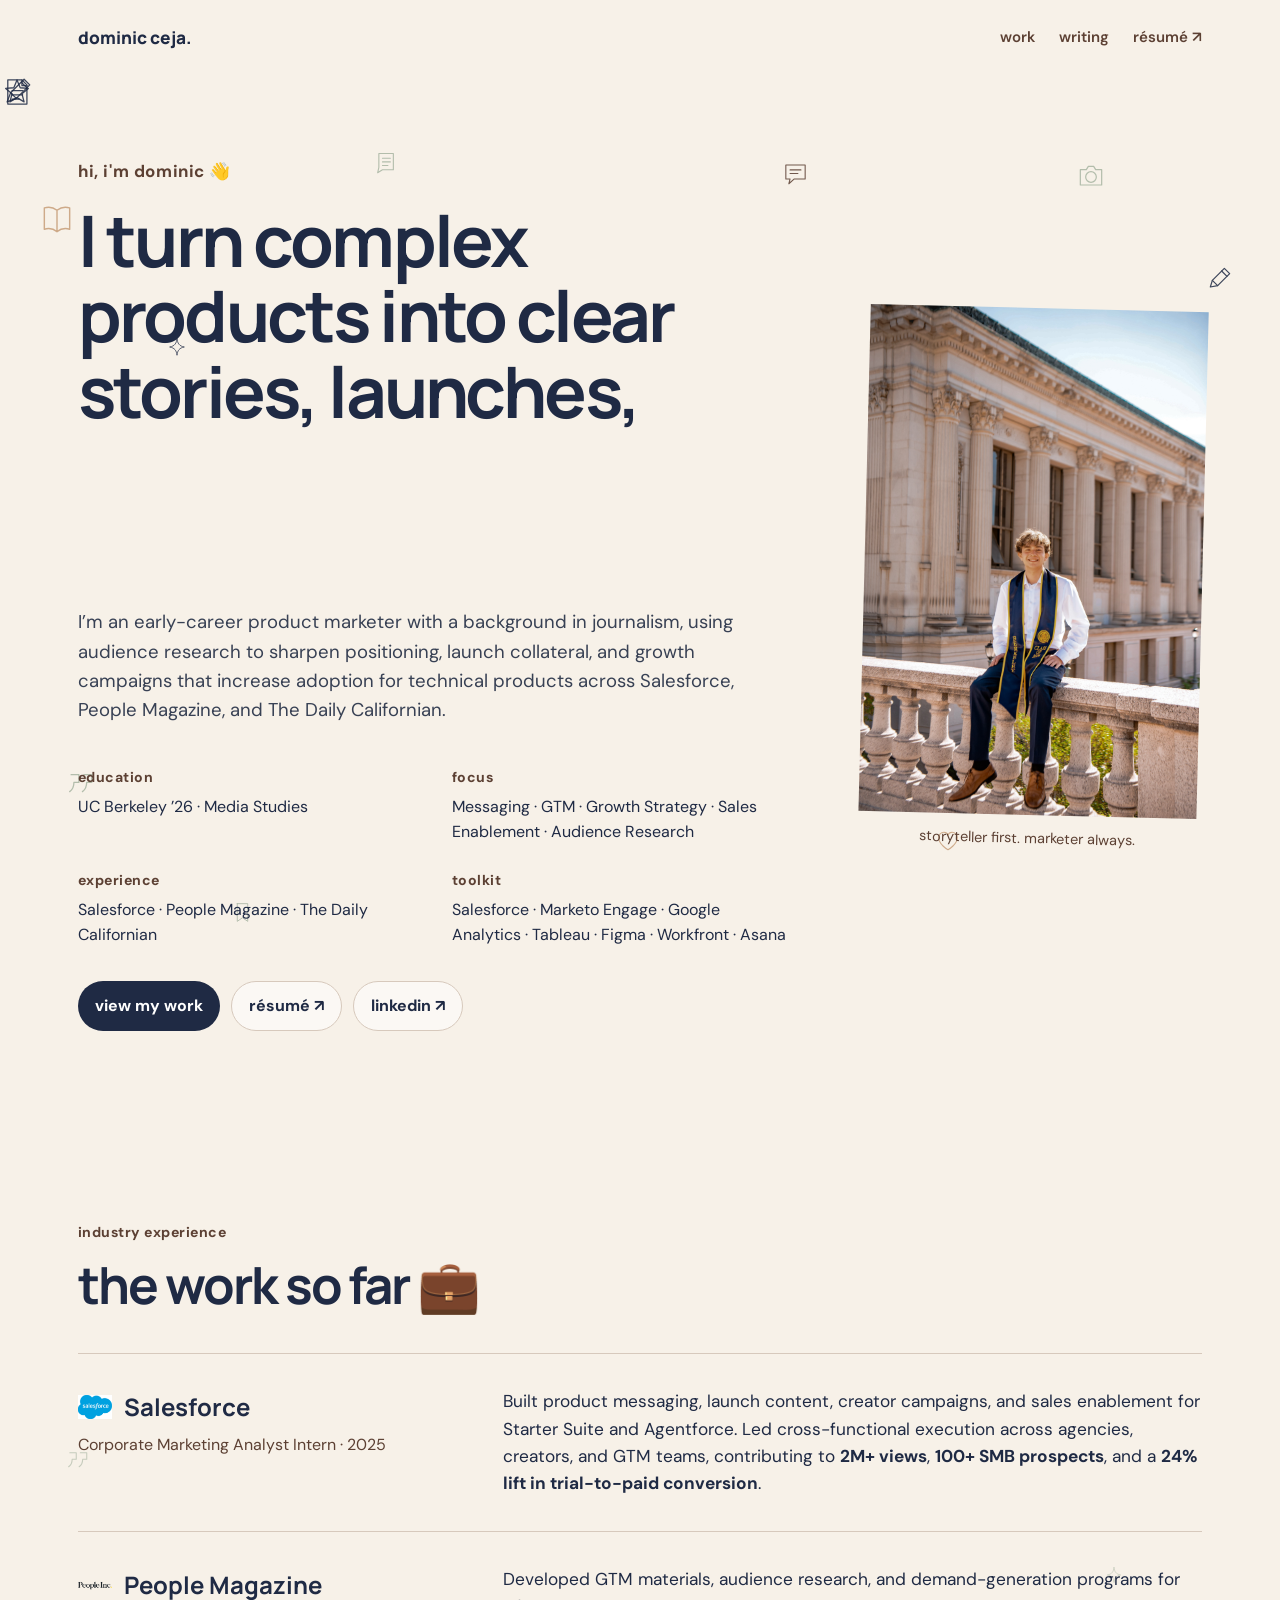
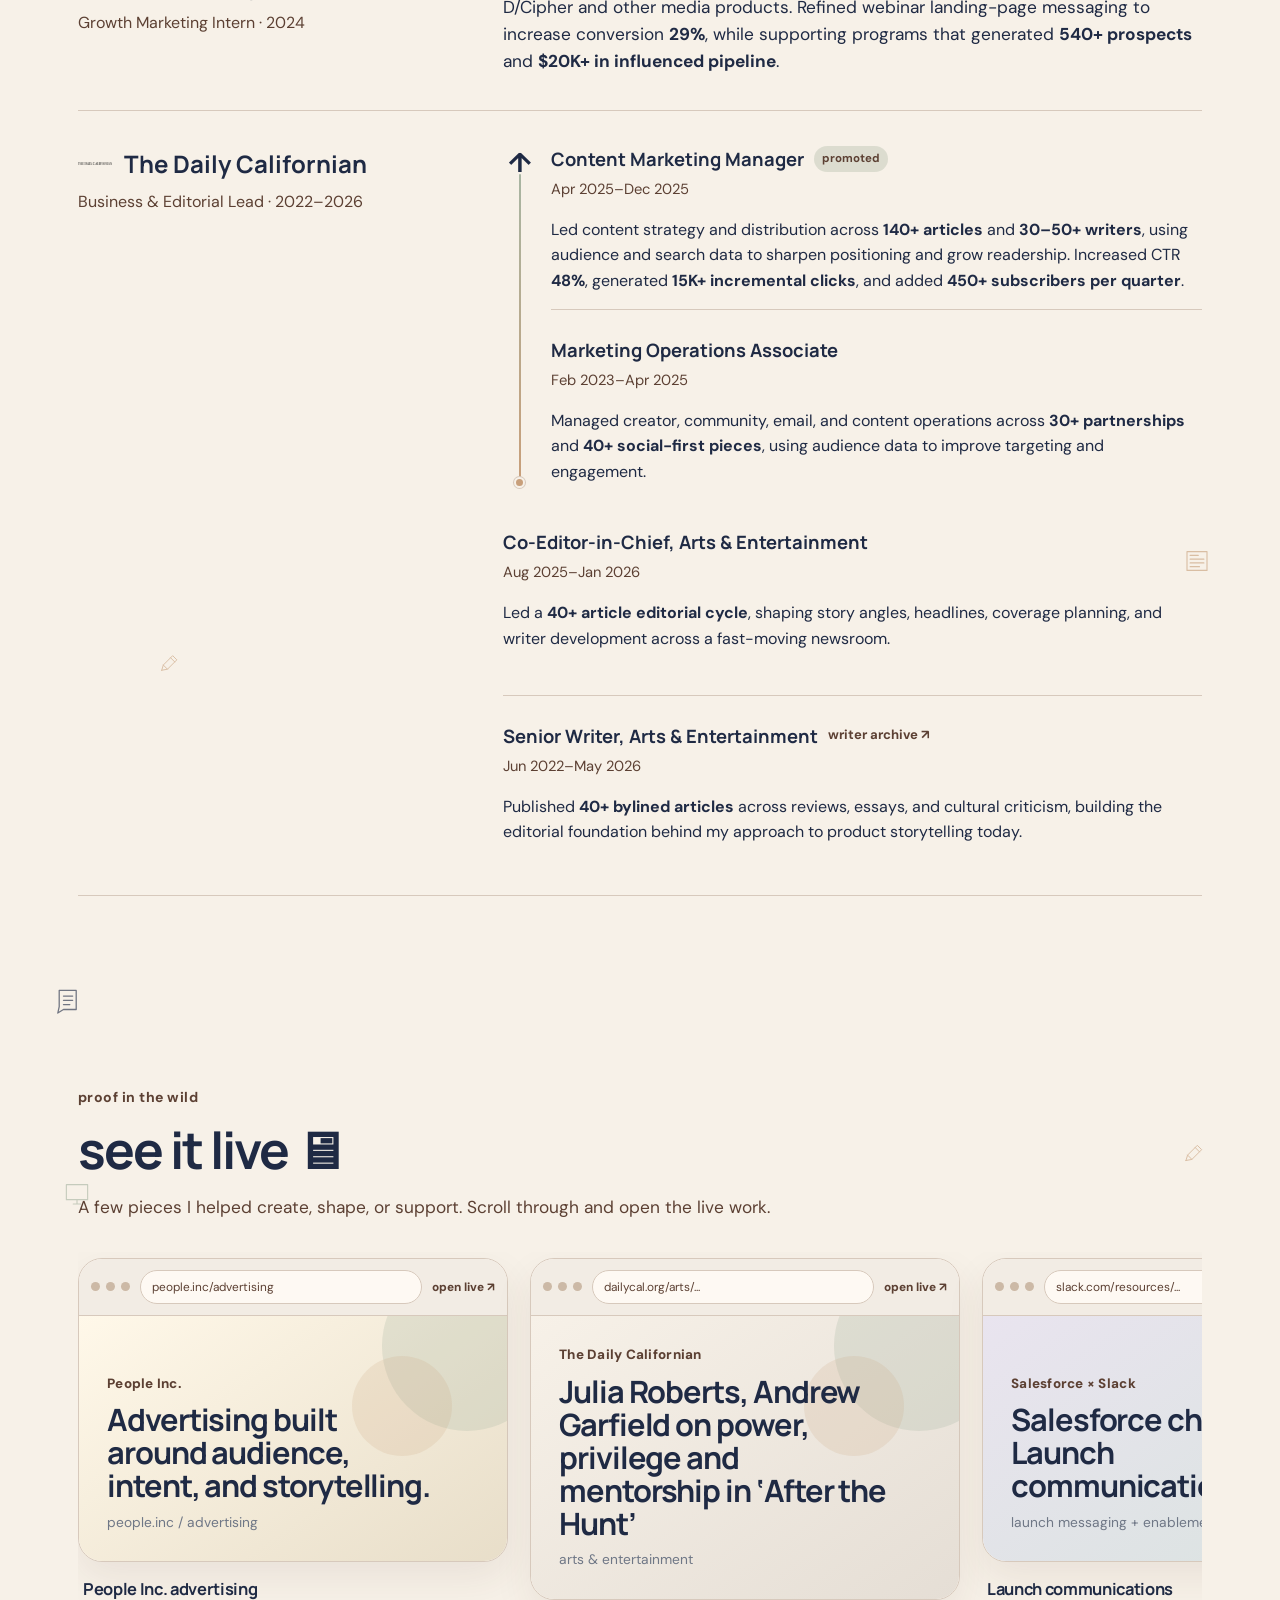
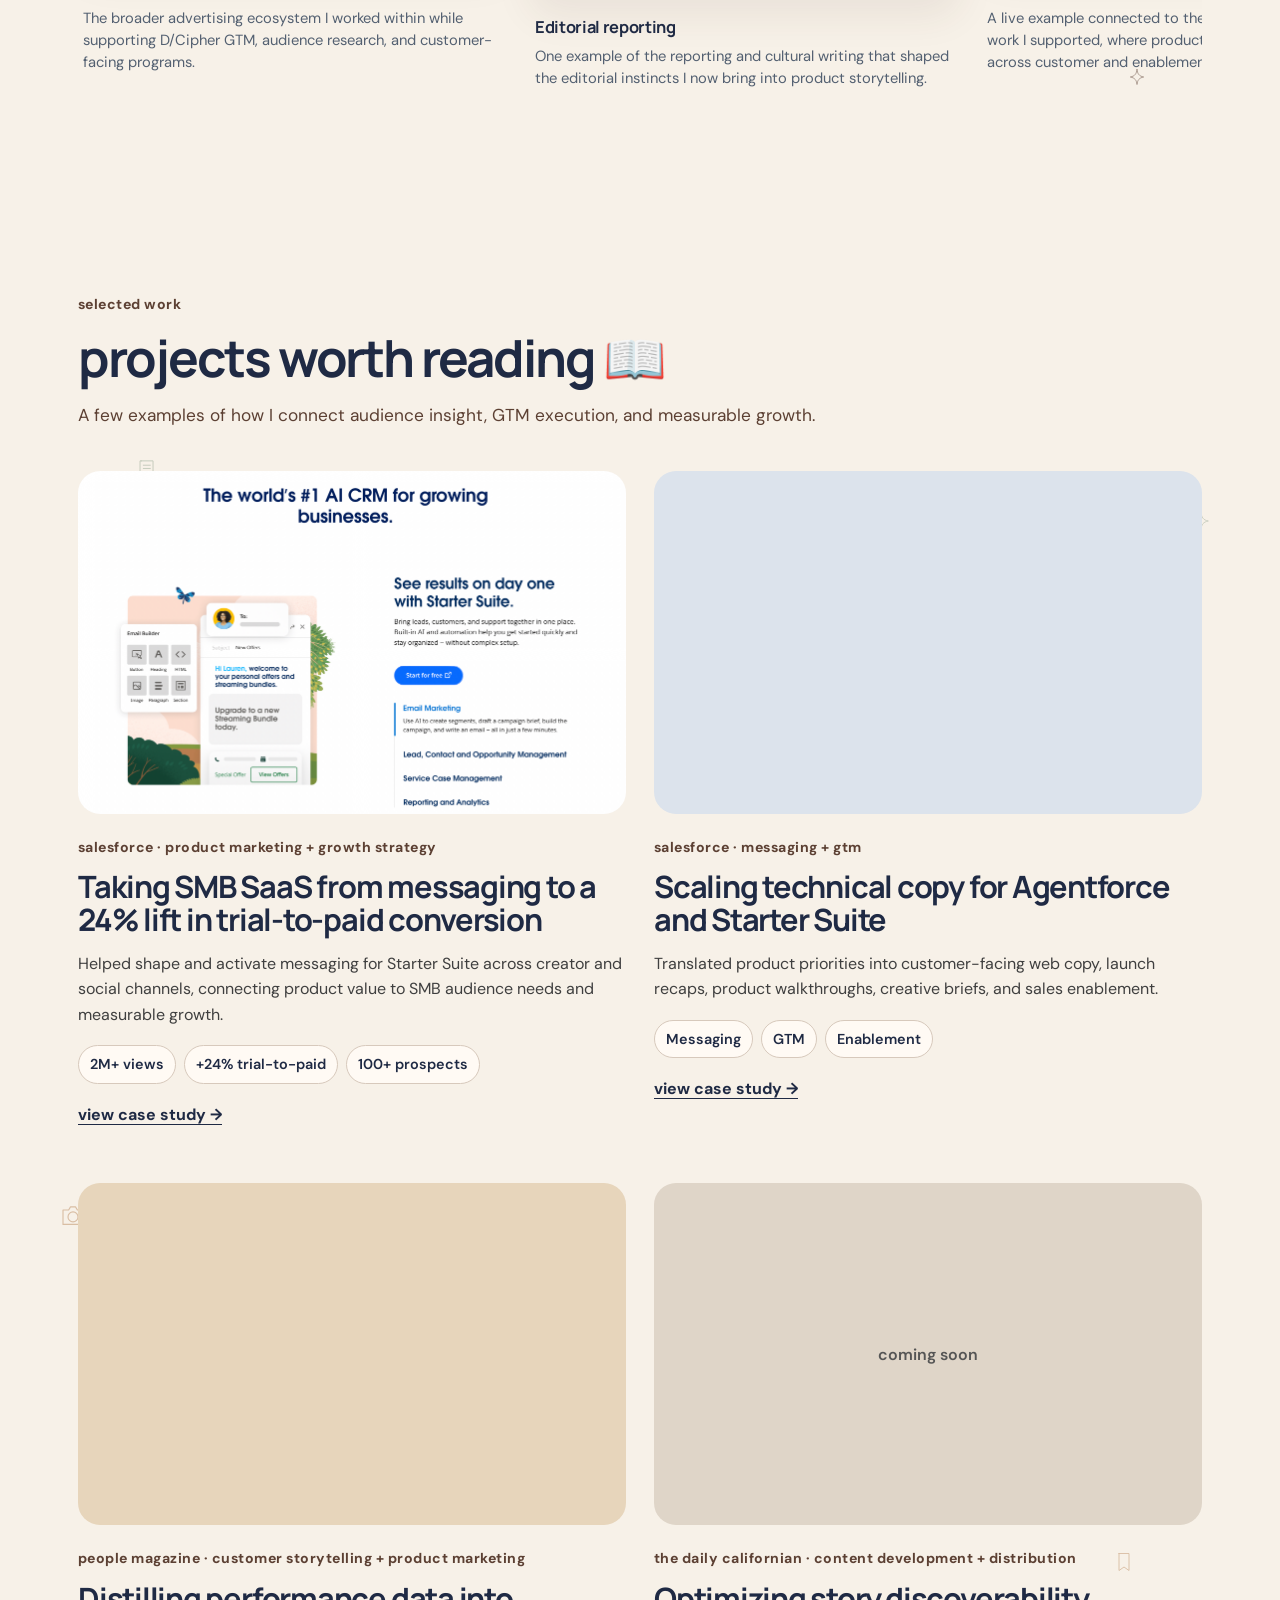
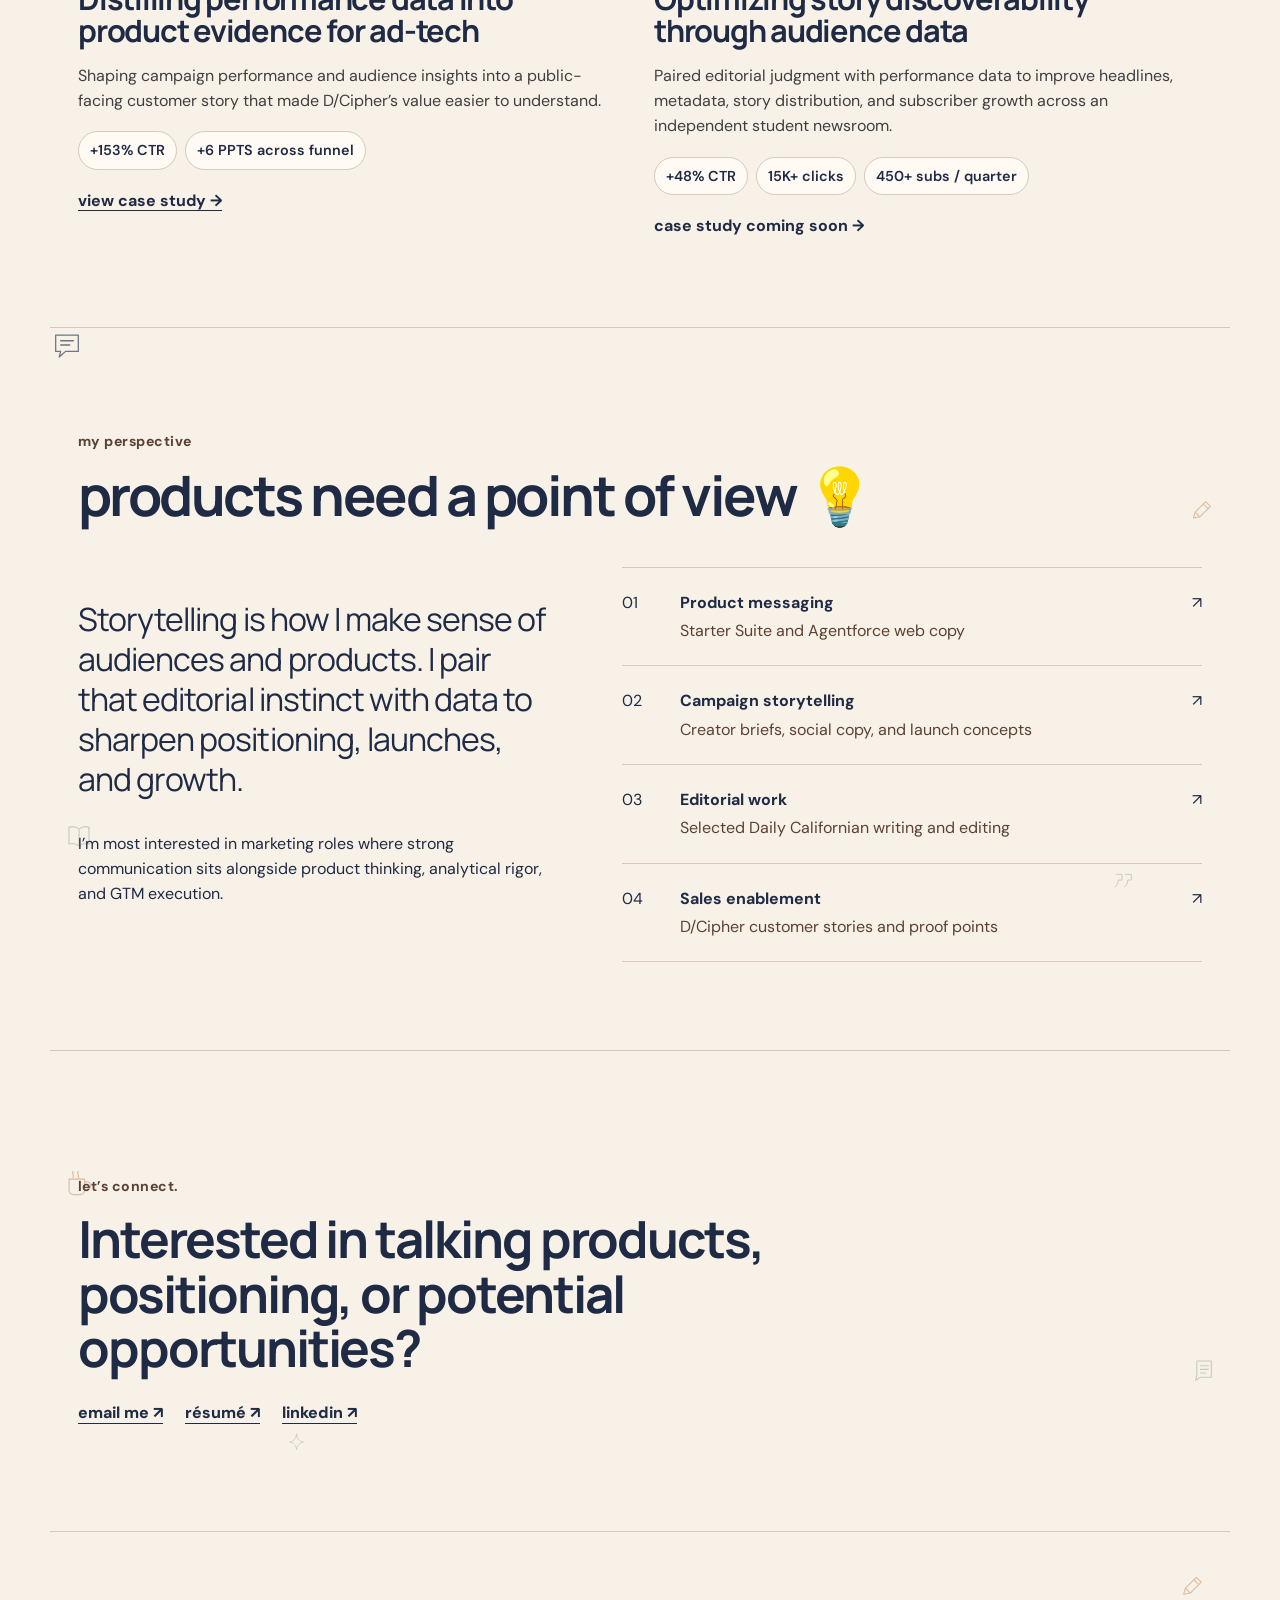
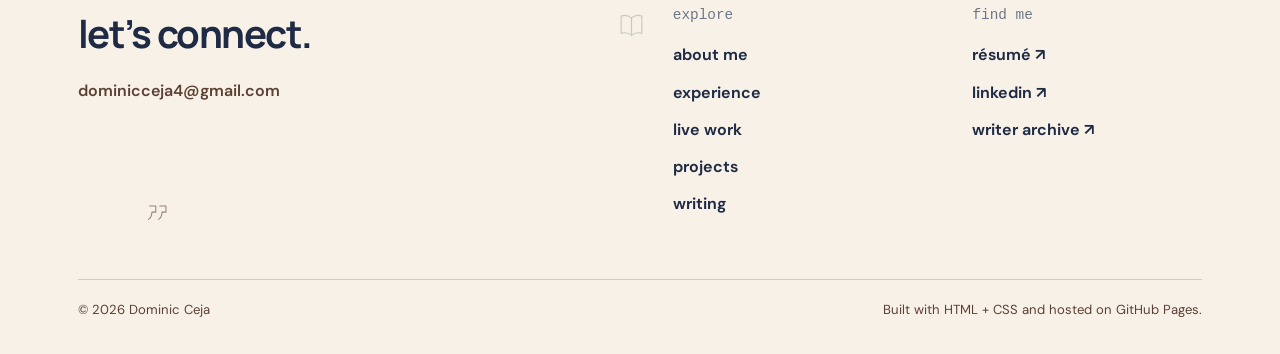
==== commit e5c7ed1f: "Update index.html to final" ====
--- a/index.html
+++ b/index.html
@@ -3,403 +3,1311 @@
 <head>
   <meta charset="UTF-8" />
   <meta name="viewport" content="width=device-width, initial-scale=1.0" />
-  <meta name="description" content="Dominic Ceja — product marketing, messaging, GTM, growth, and content." />
+  <meta
+    name="description"
+    content="Dominic Ceja — product marketing, messaging, GTM, growth, and content."
+  />
+
   <title>Dominic Ceja — Marketing Portfolio</title>
+
   <link rel="preconnect" href="https://fonts.googleapis.com">
   <link rel="preconnect" href="https://fonts.gstatic.com" crossorigin>
-  <link href="https://fonts.googleapis.com/css2?family=DM+Sans:wght@400;500;600;700&family=Manrope:wght@500;600;700;800&display=swap" rel="stylesheet">
+
+  <link
+    href="https://fonts.googleapis.com/css2?family=DM+Sans:wght@400;500;600;700&family=Manrope:wght@500;600;700;800&display=swap"
+    rel="stylesheet"
+  >
+
   <link rel="stylesheet" href="style.css" />
 </head>
+
 <body>
+
   <header class="site-header">
     <a class="brand" href="#top">dominic ceja.</a>
+
     <nav>
       <a href="#work">work</a>
       <a href="#writing">writing</a>
-      <a href="assets/Dominic-Ceja-Resume.pdf" target="_blank">résumé ↗</a>
+      <a
+        href="assets/Dominic-Ceja-Resume.pdf"
+        target="_blank"
+        rel="noreferrer"
+      >
+        résumé ↗
+      </a>
     </nav>
   </header>
 
+
   <main id="top">
+
+    <!-- HERO -->
     <div class="hero-stage">
+
       <div class="editorial-floaties" aria-hidden="true">
-        <svg class="editorial-icon icon-book" viewBox="0 0 48 48"><path d="M8 10c6-2 11-1 16 3v27c-5-4-10-5-16-3V10Zm32 0c-6-2-11-1-16 3v27c5-4 10-5 16-3V10Z"/></svg>
-        <svg class="editorial-icon icon-pencil" viewBox="0 0 48 48"><path d="M11 36l3-10L32 8l8 8-18 18-11 2Z"/><path d="m28 12 8 8M14 26l8 8"/></svg>
-        <svg class="editorial-icon icon-quotes" viewBox="0 0 48 48"><path d="M10 15h11v11H14c0 6-2 10-6 13M28 15h11v11h-7c0 6-2 10-6 13"/></svg>
-        <svg class="editorial-icon icon-paper" viewBox="0 0 48 48"><path d="M8 9h32v30H8z"/><path d="M13 15h13M13 21h22M13 27h22M13 33h15M31 15h4v4h-4z"/></svg>
-        <svg class="editorial-icon icon-camera" viewBox="0 0 48 48"><path d="M8 16h9l3-5h8l3 5h9v23H8z"/><circle cx="24" cy="27" r="8"/></svg>
-        <svg class="editorial-icon icon-spark" viewBox="0 0 48 48"><path d="M24 6c1 10 5 16 16 18-11 2-15 8-16 18-1-10-5-16-16-18 11-2 15-8 16-18Z"/></svg>
-        <svg class="editorial-icon icon-heart" viewBox="0 0 48 48"><path d="M24 39S8 30 8 18c0-5 4-9 9-9 3 0 6 2 7 5 1-3 4-5 7-5 5 0 9 4 9 9 0 12-16 21-16 21Z"/></svg>
-        <svg class="editorial-icon icon-note" viewBox="0 0 48 48"><path d="M15 9h22v27H19l-8 5 2-9V9h2Z"/><path d="M19 17h13M19 23h13M19 29h9"/></svg>
-        <svg class="editorial-icon icon-coffee" viewBox="0 0 48 48"><path d="M11 18h24v17c0 4-3 7-7 7H18c-4 0-7-3-7-7V18Z"/><path d="M35 22h3c4 0 6 2 6 6s-2 6-6 6h-3M17 6c-3 4 3 6 0 10M25 6c-3 4 3 6 0 10"/></svg>
-        <svg class="editorial-icon icon-magnify" viewBox="0 0 48 48"><circle cx="21" cy="21" r="11"/><path d="m29 29 10 10"/></svg>
-        <svg class="editorial-icon icon-bookmark" viewBox="0 0 48 48"><path d="M14 7h20v34L24 34 14 41V7Z"/></svg>
-        <svg class="editorial-icon icon-bubble" viewBox="0 0 48 48"><path d="M8 10h32v23H22l-9 8 2-8H8V10Z"/><path d="M15 18h18M15 24h13"/></svg>
-      </div>
+
+        <svg class="editorial-icon icon-book" viewBox="0 0 48 48">
+          <path d="M8 10c6-2 11-1 16 3v27c-5-4-10-5-16-3V10Zm32 0c-6-2-11-1-16 3v27c5-4 10-5 16-3V10Z"/>
+        </svg>
+
+        <svg class="editorial-icon icon-pencil" viewBox="0 0 48 48">
+          <path d="M11 36l3-10L32 8l8 8-18 18-11 2Z"/>
+          <path d="m28 12 8 8M14 26l8 8"/>
+        </svg>
+
+        <svg class="editorial-icon icon-quotes" viewBox="0 0 48 48">
+          <path d="M10 15h11v11H14c0 6-2 10-6 13M28 15h11v11h-7c0 6-2 10-6 13"/>
+        </svg>
+
+        <svg class="editorial-icon icon-paper" viewBox="0 0 48 48">
+          <path d="M8 9h32v30H8z"/>
+          <path d="M13 15h13M13 21h22M13 27h22M13 33h15M31 15h4v4h-4z"/>
+        </svg>
+
+        <svg class="editorial-icon icon-camera" viewBox="0 0 48 48">
+          <path d="M8 16h9l3-5h8l3 5h9v23H8z"/>
+          <circle cx="24" cy="27" r="8"/>
+        </svg>
+
+        <svg class="editorial-icon icon-spark" viewBox="0 0 48 48">
+          <path d="M24 6c1 10 5 16 16 18-11 2-15 8-16 18-1-10-5-16-16-18 11-2 15-8 16-18Z"/>
+        </svg>
+
+        <svg class="editorial-icon icon-heart" viewBox="0 0 48 48">
+          <path d="M24 39S8 30 8 18c0-5 4-9 9-9 3 0 6 2 7 5 1-3 4-5 7-5 5 0 9 4 9 9 0 12-16 21-16 21Z"/>
+        </svg>
+
+        <svg class="editorial-icon icon-note" viewBox="0 0 48 48">
+          <path d="M15 9h22v27H19l-8 5 2-9V9h2Z"/>
+          <path d="M19 17h13M19 23h13M19 29h9"/>
+        </svg>
+
+        <svg class="editorial-icon icon-coffee" viewBox="0 0 48 48">
+          <path d="M11 18h24v17c0 4-3 7-7 7H18c-4 0-7-3-7-7V18Z"/>
+          <path d="M35 22h3c4 0 6 2 6 6s-2 6-6 6h-3M17 6c-3 4 3 6 0 10M25 6c-3 4 3 6 0 10"/>
+        </svg>
+
+        <svg class="editorial-icon icon-magnify" viewBox="0 0 48 48">
+          <circle cx="21" cy="21" r="11"/>
+          <path d="m29 29 10 10"/>
+        </svg>
+
+        <svg class="editorial-icon icon-bookmark" viewBox="0 0 48 48">
+          <path d="M14 7h20v34L24 34 14 41V7Z"/>
+        </svg>
+
+        <svg class="editorial-icon icon-bubble" viewBox="0 0 48 48">
+          <path d="M8 10h32v23H22l-9 8 2-8H8V10Z"/>
+          <path d="M15 18h18M15 24h13"/>
+        </svg>
+
+        <!-- slightly denser final set -->
+        <svg class="editorial-icon icon-star-extra" viewBox="0 0 48 48">
+          <path d="M24 7l4.5 11 11.5 1-9 7.5 3 11.5-10-6-10 6 3-11.5-9-7.5 11.5-1L24 7Z"/>
+        </svg>
+
+        <svg class="editorial-icon icon-pen-extra" viewBox="0 0 48 48">
+          <path d="M10 38l5-13L34 6l8 8-19 19-13 5Z"/>
+          <path d="m30 10 8 8M15 25l8 8"/>
+        </svg>
+
+        <svg class="editorial-icon icon-page-extra" viewBox="0 0 48 48">
+          <path d="M11 7h20l7 7v27H11Z"/>
+          <path d="M31 7v8h7M17 22h15M17 28h15M17 34h10"/>
+        </svg>
+
+      </div>
+
 
       <section class="hero section">
+
         <div class="hero-copy">
-          <p class="eyebrow">hi, i'm dominic 👋</p>
+
+          <p class="eyebrow hero-eyebrow">hi, i'm dominic 👋</p>
+
           <h1 class="typewriter-heading">
-            <span class="typewriter-ghost" aria-hidden="true">I turn complex products into clear stories, launches, and campaigns that resonate.</span>
-            <span class="typewriter-text" data-text="I turn complex products into clear stories, launches, and campaigns that resonate." aria-label="I turn complex products into clear stories, launches, and campaigns that resonate."></span>
+            <span class="typewriter-ghost" aria-hidden="true">
+              I turn complex products into clear stories, launches, and campaigns that resonate.
+            </span>
+
+            <span
+              class="typewriter-text"
+              data-text="I turn complex products into clear stories, launches, and campaigns that resonate."
+              aria-label="I turn complex products into clear stories, launches, and campaigns that resonate."
+            ></span>
           </h1>
-          <p class="hero-intro">I’m an early-career product marketer with a background in journalism, using audience research to sharpen positioning, launch collateral, and growth campaigns that increase adoption for technical products across Salesforce, People Magazine, and The Daily Californian.</p>
+
+          <p class="hero-intro">
+            I’m an early-career product marketer with a background in journalism,
+            using audience research to sharpen positioning, launch collateral, and
+            growth campaigns that increase adoption for technical products across
+            Salesforce, People Magazine, and The Daily Californian.
+          </p>
+
 
           <div class="facts-grid">
-            <div><span class="fact-label">education</span><p>UC Berkeley ’26 · Media Studies</p></div>
-            <div><span class="fact-label">focus</span><p>Messaging · GTM · Growth Strategy · Sales Enablement · Audience Research</p></div>
-            <div><span class="fact-label">experience</span><p>Salesforce · People Magazine · The Daily Californian</p></div>
-            <div><span class="fact-label">toolkit</span><p>Salesforce · Marketo Engage · Google Analytics · Tableau · Figma · Workfront · Asana</p></div>
-          </div>
+
+            <div>
+              <span class="fact-label">education</span>
+              <p>UC Berkeley ’26 · Media Studies</p>
+            </div>
+
+            <div>
+              <span class="fact-label">focus</span>
+              <p>
+                Messaging · GTM · Growth Strategy · Sales Enablement ·
+                Audience Research
+              </p>
+            </div>
+
+            <div>
+              <span class="fact-label">experience</span>
+              <p>Salesforce · People Magazine · The Daily Californian</p>
+            </div>
+
+            <div>
+              <span class="fact-label">toolkit</span>
+              <p>
+                Salesforce · Marketo Engage · Google Analytics · Tableau ·
+                Figma · Workfront · Asana
+              </p>
+            </div>
+
+          </div>
+
 
           <div class="hero-actions">
-            <a class="button button-primary" href="#work">view my work</a>
-            <a class="button button-secondary" href="assets/Dominic-Ceja-Resume.pdf" target="_blank">résumé ↗</a>
-            <a class="button button-secondary" href="https://www.linkedin.com/in/dominic-ceja-4233802a6/" target="_blank" rel="noreferrer">linkedin ↗</a>
-          </div>
+
+            <a class="button button-primary" href="#work">
+              view my work
+            </a>
+
+            <a
+              class="button button-secondary"
+              href="assets/Dominic-Ceja-Resume.pdf"
+              target="_blank"
+              rel="noreferrer"
+            >
+              résumé ↗
+            </a>
+
+            <a
+              class="button button-secondary"
+              href="https://www.linkedin.com/in/dominic-ceja-4233802a6/"
+              target="_blank"
+              rel="noreferrer"
+            >
+              linkedin ↗
+            </a>
+
+          </div>
+
         </div>
 
+
         <div class="portrait-card">
-          <div class="portrait-placeholder">your headshot<br><span style="font-family:DM Sans,sans-serif;font-style:normal;font-size:.85rem;opacity:.7">final file drops in here</span></div>
-          <p class="microcopy">storyteller first. marketer always.</p>
+
+          <div class="portrait-photo">
+            <img
+              src="assets/dominic-ceja-headshot.jpg"
+              alt="Portrait of Dominic Ceja at UC Berkeley"
+            >
+          </div>
+
+          <p class="microcopy">
+            storyteller first. marketer always.
+          </p>
+
         </div>
+
       </section>
+
     </div>
 
+
+
+    <!-- EXPERIENCE -->
     <section class="section decorated-section" id="experience">
+
       <div class="section-floaties" aria-hidden="true">
-        <svg class="editorial-icon section-icon exp-quote" viewBox="0 0 48 48"><path d="M10 15h11v11H14c0 6-2 10-6 13M28 15h11v11h-7c0 6-2 10-6 13"/></svg>
-        <svg class="editorial-icon section-icon exp-paper" viewBox="0 0 48 48"><path d="M8 9h32v30H8z"/><path d="M13 15h13M13 21h22M13 27h22M13 33h15"/></svg>
-        <svg class="editorial-icon section-icon exp-pencil" viewBox="0 0 48 48"><path d="M11 36l3-10L32 8l8 8-18 18-11 2Z"/><path d="m28 12 8 8M14 26l8 8"/></svg>
-        <svg class="editorial-icon section-icon exp-spark" viewBox="0 0 48 48"><path d="M24 6c1 10 5 16 16 18-11 2-15 8-16 18-1-10-5-16-16-18 11-2 15-8 16-18Z"/></svg>
-      </div>
+
+        <svg class="editorial-icon section-icon exp-quote" viewBox="0 0 48 48">
+          <path d="M10 15h11v11H14c0 6-2 10-6 13M28 15h11v11h-7c0 6-2 10-6 13"/>
+        </svg>
+
+        <svg class="editorial-icon section-icon exp-paper" viewBox="0 0 48 48">
+          <path d="M8 9h32v30H8z"/>
+          <path d="M13 15h13M13 21h22M13 27h22M13 33h15"/>
+        </svg>
+
+        <svg class="editorial-icon section-icon exp-pencil" viewBox="0 0 48 48">
+          <path d="M11 36l3-10L32 8l8 8-18 18-11 2Z"/>
+          <path d="m28 12 8 8M14 26l8 8"/>
+        </svg>
+
+        <svg class="editorial-icon section-icon exp-spark" viewBox="0 0 48 48">
+          <path d="M24 6c1 10 5 16 16 18-11 2-15 8-16 18-1-10-5-16-16-18 11-2 15-8 16-18Z"/>
+        </svg>
+
+      </div>
+
+
       <div class="section-heading">
         <p class="eyebrow">industry experience</p>
         <h2>the work so far 💼</h2>
       </div>
 
+
       <div class="experience-list">
+
+        <!-- SALESFORCE -->
         <article class="experience-card">
+
           <div>
+
             <div class="company-heading">
-              <span class="company-mark company-mark-salesforce" aria-hidden="true">sf</span>
+              <img
+                class="company-logo"
+                src="assets/salesforce-logo.png"
+                alt=""
+                aria-hidden="true"
+              >
               <p class="company">Salesforce</p>
             </div>
-            <p class="role">Corporate Marketing Analyst Intern · 2025</p>
-          </div>
+
+            <p class="role">
+              Corporate Marketing Analyst Intern · 2025
+            </p>
+
+          </div>
+
           <p>
-            Built product messaging, launch content, creator campaigns, and sales enablement for Starter Suite and Agentforce.
-            Led cross-functional execution across agencies, creators, and GTM teams, contributing to
+            Built product messaging, launch content, creator campaigns, and sales
+            enablement for Starter Suite and Agentforce. Led cross-functional
+            execution across agencies, creators, and GTM teams, contributing to
             <strong>2M+ views</strong>, <strong>100+ SMB prospects</strong>, and a
             <strong>24% lift in trial-to-paid conversion</strong>.
           </p>
+
         </article>
 
+
+        <!-- PEOPLE -->
         <article class="experience-card">
+
           <div>
+
             <div class="company-heading">
-              <span class="company-mark company-mark-people" aria-hidden="true">P</span>
+              <img
+                class="company-logo"
+                src="assets/people-inc-logo.png"
+                alt=""
+                aria-hidden="true"
+              >
               <p class="company">People Magazine</p>
             </div>
-            <p class="role">Growth Marketing Intern · 2024</p>
-          </div>
+
+            <p class="role">
+              Growth Marketing Intern · 2024
+            </p>
+
+          </div>
+
           <p>
-            Developed GTM materials, audience research, and demand-generation programs for D/Cipher and other media products.
-            Refined webinar landing-page messaging to increase conversion <strong>29%</strong>, while supporting programs that
-            generated <strong>540+ prospects</strong> and <strong>$20K+ in influenced pipeline</strong>.
+            Developed GTM materials, audience research, and demand-generation
+            programs for D/Cipher and other media products. Refined webinar
+            landing-page messaging to increase conversion <strong>29%</strong>,
+            while supporting programs that generated
+            <strong>540+ prospects</strong> and
+            <strong>$20K+ in influenced pipeline</strong>.
           </p>
+
         </article>
 
+
+        <!-- DAILY CAL -->
         <article class="experience-card experience-card-stacked">
+
           <div>
+
             <div class="company-heading">
-              <span class="company-mark company-mark-dc" aria-hidden="true">DC</span>
+              <img
+                class="company-logo"
+                src="assets/daily-cal-logo.png"
+                alt=""
+                aria-hidden="true"
+              >
               <p class="company">The Daily Californian</p>
             </div>
-            <p class="role">Business & Editorial Lead · 2022–2026</p>
-          </div>
+
+            <p class="role">
+              Business &amp; Editorial Lead · 2022–2026
+            </p>
+
+          </div>
+
 
           <div class="role-stack">
+
             <div class="promotion-group">
+
               <div class="promotion-rail" aria-hidden="true">
                 <div class="promotion-arrow">↑</div>
                 <div class="promotion-line"></div>
                 <div class="promotion-start-dot"></div>
               </div>
+
+
               <div class="promotion-roles">
+
                 <div class="role-block promoted-role">
+
                   <div class="role-heading">
                     <p class="role-title">Content Marketing Manager</p>
                     <span class="promotion-badge">promoted</span>
                   </div>
-                  <p class="role-dates">Apr 2025–Dec 2025</p>
+
+                  <p class="role-dates">
+                    Apr 2025–Dec 2025
+                  </p>
+
                   <p>
-                    Led content strategy and distribution across <strong>140+ articles</strong> and <strong>30–50+ writers</strong>,
-                    using audience and search data to sharpen positioning and grow readership. Increased CTR <strong>48%</strong>,
-                    generated <strong>15K+ incremental clicks</strong>, and added <strong>450+ subscribers per quarter</strong>.
+                    Led content strategy and distribution across
+                    <strong>140+ articles</strong> and
+                    <strong>30–50+ writers</strong>, using audience and search
+                    data to sharpen positioning and grow readership. Increased
+                    CTR <strong>48%</strong>, generated
+                    <strong>15K+ incremental clicks</strong>, and added
+                    <strong>450+ subscribers per quarter</strong>.
                   </p>
+
                 </div>
 
+
                 <div class="role-block origin-role">
-                  <p class="role-title">Marketing Operations Associate</p>
-                  <p class="role-dates">Feb 2023–Apr 2025</p>
+
+                  <p class="role-title">
+                    Marketing Operations Associate
+                  </p>
+
+                  <p class="role-dates">
+                    Feb 2023–Apr 2025
+                  </p>
+
                   <p>
-                    Managed creator, community, email, and content operations across <strong>30+ partnerships</strong> and
-                    <strong>40+ social-first pieces</strong>, using audience data to improve targeting and engagement.
+                    Managed creator, community, email, and content operations
+                    across <strong>30+ partnerships</strong> and
+                    <strong>40+ social-first pieces</strong>, using audience
+                    data to improve targeting and engagement.
                   </p>
+
                 </div>
+
               </div>
-            </div>
+
+            </div>
+
 
             <div class="role-block">
-              <p class="role-title">Co-Editor-in-Chief, Arts &amp; Entertainment</p>
-              <p class="role-dates">Aug 2025–Jan 2026</p>
+
+              <p class="role-title">
+                Co-Editor-in-Chief, Arts &amp; Entertainment
+              </p>
+
+              <p class="role-dates">
+                Aug 2025–Jan 2026
+              </p>
+
               <p>
-                Led a <strong>40+ article editorial cycle</strong>, shaping story angles, headlines, coverage planning,
-                and writer development across a fast-moving newsroom.
+                Led a <strong>40+ article editorial cycle</strong>, shaping
+                story angles, headlines, coverage planning, and writer
+                development across a fast-moving newsroom.
               </p>
-            </div>
+
+            </div>
+
 
             <div class="role-block">
+
               <div class="role-heading">
-                <p class="role-title">Senior Writer, Arts &amp; Entertainment</p>
-                <a class="archive-link" href="https://www.dailycal.org/users/profile/dominic%20ceja/" target="_blank" rel="noreferrer">writer archive ↗</a>
+
+                <p class="role-title">
+                  Senior Writer, Arts &amp; Entertainment
+                </p>
+
+                <a
+                  class="archive-link"
+                  href="https://www.dailycal.org/users/profile/dominic%20ceja/"
+                  target="_blank"
+                  rel="noreferrer"
+                >
+                  writer archive ↗
+                </a>
+
               </div>
-              <p class="role-dates">Jun 2022–May 2026</p>
+
+              <p class="role-dates">
+                Jun 2022–May 2026
+              </p>
+
               <p>
-                Published <strong>40+ bylined articles</strong> across reviews, essays, and cultural criticism, building the
-                editorial foundation behind my approach to product storytelling today.
+                Published <strong>40+ bylined articles</strong> across reviews,
+                essays, and cultural criticism, building the editorial
+                foundation behind my approach to product storytelling today.
               </p>
-            </div>
-          </div>
+
+            </div>
+
+          </div>
+
         </article>
-      </div>
+
+      </div>
+
     </section>
 
-    <section class="section decorated-section live-work-section" id="live-work">
+
+
+    <!-- SEE IT LIVE -->
+    <section
+      class="section decorated-section live-work-section"
+      id="live-work"
+    >
+
       <div class="section-floaties" aria-hidden="true">
-        <svg class="editorial-icon section-icon live-monitor" viewBox="0 0 48 48"><path d="M7 9h34v24H7zM18 40h12M24 33v7"/></svg>
-        <svg class="editorial-icon section-icon live-pencil" viewBox="0 0 48 48"><path d="M11 36l3-10L32 8l8 8-18 18-11 2Z"/><path d="m28 12 8 8M14 26l8 8"/></svg>
-        <svg class="editorial-icon section-icon live-spark" viewBox="0 0 48 48"><path d="M24 6c1 10 5 16 16 18-11 2-15 8-16 18-1-10-5-16-16-18 11-2 15-8 16-18Z"/></svg>
-      </div>
+
+        <svg class="editorial-icon section-icon live-monitor" viewBox="0 0 48 48">
+          <path d="M7 9h34v24H7zM18 40h12M24 33v7"/>
+        </svg>
+
+        <svg class="editorial-icon section-icon live-pencil" viewBox="0 0 48 48">
+          <path d="M11 36l3-10L32 8l8 8-18 18-11 2Z"/>
+          <path d="m28 12 8 8M14 26l8 8"/>
+        </svg>
+
+        <svg class="editorial-icon section-icon live-spark" viewBox="0 0 48 48">
+          <path d="M24 6c1 10 5 16 16 18-11 2-15 8-16 18-1-10-5-16-16-18 11-2 15-8 16-18Z"/>
+        </svg>
+
+        <svg class="editorial-icon section-icon live-note-extra" viewBox="0 0 48 48">
+          <path d="M15 9h22v27H19l-8 5 2-9V9h2Z"/>
+          <path d="M19 17h13M19 23h13M19 29h9"/>
+        </svg>
+
+      </div>
+
 
       <div class="section-heading live-heading">
-        <p class="eyebrow">proof in the wild</p>
-        <h2>see it live 🖥</h2>
-        <p class="section-subhead">A few pieces I helped create, shape, or support. Scroll through and open the live work.</p>
-      </div>
+
+        <p class="eyebrow">
+          proof in the wild
+        </p>
+
+        <h2>
+          see it live 🖥
+        </h2>
+
+        <p class="section-subhead">
+          A few pieces I helped create, shape, or support.
+          Scroll through and open the live work.
+        </p>
+
+      </div>
+
 
       <div class="live-carousel" aria-label="Live work examples">
+
+
+        <!-- PEOPLE -->
         <article class="live-card">
+
           <div class="live-browser">
+
             <div class="live-browser-toolbar">
-              <div class="live-browser-dots"><i></i><i></i><i></i></div>
-              <div class="live-browser-url">people.inc/advertising</div>
-              <a class="live-open" href="https://www.people.inc/advertising" target="_blank" rel="noreferrer">open live ↗</a>
-            </div>
-            <a class="live-screen live-screen-people" href="https://www.people.inc/advertising" target="_blank" rel="noreferrer">
-              <span class="live-screen-label">People Inc.</span>
-              <strong>Advertising built around audience, intent, and storytelling.</strong>
-              <span>people.inc / advertising</span>
+
+              <div class="live-browser-dots">
+                <i></i><i></i><i></i>
+              </div>
+
+              <div class="live-browser-url">
+                people.inc/advertising
+              </div>
+
+              <a
+                class="live-open"
+                href="https://www.people.inc/advertising"
+                target="_blank"
+                rel="noreferrer"
+              >
+                open live ↗
+              </a>
+
+            </div>
+
+
+            <a
+              class="live-screen live-screen-people"
+              href="https://www.people.inc/advertising"
+              target="_blank"
+              rel="noreferrer"
+            >
+
+              <span class="live-screen-label">
+                People Inc.
+              </span>
+
+              <strong>
+                Advertising built around audience, intent, and storytelling.
+              </strong>
+
+              <span>
+                people.inc / advertising
+              </span>
+
             </a>
-          </div>
+
+          </div>
+
+
           <div class="live-caption">
-            <strong>People Inc. advertising</strong>
-            <p>The broader advertising ecosystem I worked within while supporting D/Cipher GTM, audience research, and customer-facing programs.</p>
-          </div>
+
+            <strong>
+              People Inc. advertising
+            </strong>
+
+            <p>
+              The broader advertising ecosystem I worked within while
+              supporting D/Cipher GTM, audience research, and
+              customer-facing programs.
+            </p>
+
+          </div>
+
         </article>
 
+
+
+        <!-- DAILY CAL -->
         <article class="live-card">
+
           <div class="live-browser">
+
             <div class="live-browser-toolbar">
-              <div class="live-browser-dots"><i></i><i></i><i></i></div>
-              <div class="live-browser-url">dailycal.org/arts/...</div>
-              <a class="live-open" href="https://www.dailycal.org/arts/film-and-television/julia-roberts-andrew-garfield-on-power-privilege-and-mentorship-in-after-the-hunt/article_5d209c83-205f-4e16-973b-3d616367f06c.html" target="_blank" rel="noreferrer">open live ↗</a>
-            </div>
-            <a class="live-screen live-screen-dailycal" href="https://www.dailycal.org/arts/film-and-television/julia-roberts-andrew-garfield-on-power-privilege-and-mentorship-in-after-the-hunt/article_5d209c83-205f-4e16-973b-3d616367f06c.html" target="_blank" rel="noreferrer">
-              <span class="live-screen-label">The Daily Californian</span>
-              <strong>Julia Roberts, Andrew Garfield on power, privilege and mentorship in ‘After the Hunt’</strong>
-              <span>arts &amp; entertainment</span>
+
+              <div class="live-browser-dots">
+                <i></i><i></i><i></i>
+              </div>
+
+              <div class="live-browser-url">
+                dailycal.org/arts/...
+              </div>
+
+              <a
+                class="live-open"
+                href="https://www.dailycal.org/arts/film-and-television/julia-roberts-andrew-garfield-on-power-privilege-and-mentorship-in-after-the-hunt/article_5d209c83-205f-4e16-973b-3d616367f06c.html"
+                target="_blank"
+                rel="noreferrer"
+              >
+                open live ↗
+              </a>
+
+            </div>
+
+
+            <a
+              class="live-screen live-screen-dailycal"
+              href="https://www.dailycal.org/arts/film-and-television/julia-roberts-andrew-garfield-on-power-privilege-and-mentorship-in-after-the-hunt/article_5d209c83-205f-4e16-973b-3d616367f06c.html"
+              target="_blank"
+              rel="noreferrer"
+            >
+
+              <span class="live-screen-label">
+                The Daily Californian
+              </span>
+
+              <strong>
+                Julia Roberts, Andrew Garfield on power, privilege and
+                mentorship in ‘After the Hunt’
+              </strong>
+
+              <span>
+                arts &amp; entertainment
+              </span>
+
             </a>
-          </div>
+
+          </div>
+
+
           <div class="live-caption">
-            <strong>Editorial reporting</strong>
-            <p>One example of the reporting and cultural writing that shaped the editorial instincts I now bring into product storytelling.</p>
-          </div>
+
+            <strong>
+              Editorial reporting
+            </strong>
+
+            <p>
+              One example of the reporting and cultural writing that shaped
+              the editorial instincts I now bring into product storytelling.
+            </p>
+
+          </div>
+
         </article>
 
+
+
+        <!-- SALESFORCE CHANNELS -->
         <article class="live-card">
+
           <div class="live-browser">
+
             <div class="live-browser-toolbar">
-              <div class="live-browser-dots"><i></i><i></i><i></i></div>
-              <div class="live-browser-url">slack.com/resources/...</div>
-              <a class="live-open" href="https://slack.com/resources/slack-for-admins/salesforce-channels-launch-communications" target="_blank" rel="noreferrer">open live ↗</a>
-            </div>
-            <a class="live-screen live-screen-slack" href="https://slack.com/resources/slack-for-admins/salesforce-channels-launch-communications" target="_blank" rel="noreferrer">
-              <span class="live-screen-label">Salesforce × Slack</span>
-              <strong>Salesforce channels: Launch communications</strong>
-              <span>launch messaging + enablement</span>
+
+              <div class="live-browser-dots">
+                <i></i><i></i><i></i>
+              </div>
+
+              <div class="live-browser-url">
+                slack.com/resources/...
+              </div>
+
+              <a
+                class="live-open"
+                href="https://slack.com/resources/slack-for-admins/salesforce-channels-launch-communications"
+                target="_blank"
+                rel="noreferrer"
+              >
+                open live ↗
+              </a>
+
+            </div>
+
+
+            <a
+              class="live-screen live-screen-slack"
+              href="https://slack.com/resources/slack-for-admins/salesforce-channels-launch-communications"
+              target="_blank"
+              rel="noreferrer"
+            >
+
+              <span class="live-screen-label">
+                Salesforce × Slack
+              </span>
+
+              <strong>
+                Salesforce channels: Launch communications
+              </strong>
+
+              <span>
+                launch messaging + enablement
+              </span>
+
             </a>
-          </div>
+
+          </div>
+
+
           <div class="live-caption">
-            <strong>Launch communications</strong>
-            <p>A live example connected to the Salesforce Channels launch work I supported, where product value had to stay clear across customer and enablement touchpoints.</p>
-          </div>
+
+            <strong>
+              Launch communications
+            </strong>
+
+            <p>
+              A live example connected to the Salesforce Channels launch work
+              I supported, where product value had to stay clear across
+              customer and enablement touchpoints.
+            </p>
+
+          </div>
+
         </article>
 
+
+
+        <!-- PRO SUITE -->
         <article class="live-card">
+
           <div class="live-browser">
+
             <div class="live-browser-toolbar">
-              <div class="live-browser-dots"><i></i><i></i><i></i></div>
-              <div class="live-browser-url">salesforce.com/small-business/pro-suite/</div>
-              <a class="live-open" href="https://www.salesforce.com/small-business/pro-suite/" target="_blank" rel="noreferrer">open live ↗</a>
-            </div>
-            <a class="live-screen live-screen-salesforce" href="https://www.salesforce.com/small-business/pro-suite/" target="_blank" rel="noreferrer">
-              <span class="live-screen-label">Salesforce</span>
-              <strong>Pro Suite</strong>
-              <span>SMB product messaging</span>
+
+              <div class="live-browser-dots">
+                <i></i><i></i><i></i>
+              </div>
+
+              <div class="live-browser-url">
+                salesforce.com/small-business/pro-suite/
+              </div>
+
+              <a
+                class="live-open"
+                href="https://www.salesforce.com/small-business/pro-suite/"
+                target="_blank"
+                rel="noreferrer"
+              >
+                open live ↗
+              </a>
+
+            </div>
+
+
+            <a
+              class="live-screen live-screen-salesforce"
+              href="https://www.salesforce.com/small-business/pro-suite/"
+              target="_blank"
+              rel="noreferrer"
+            >
+
+              <span class="live-screen-label">
+                Salesforce
+              </span>
+
+              <strong>
+                Pro Suite
+              </strong>
+
+              <span>
+                SMB product messaging
+              </span>
+
             </a>
-          </div>
+
+          </div>
+
+
           <div class="live-caption">
-            <strong>SMB product experience</strong>
-            <p>A look at the broader SMB suite where I worked on product messaging, launch content, and growth programs designed to make Salesforce easier to understand and adopt.</p>
-          </div>
+
+            <strong>
+              SMB product experience
+            </strong>
+
+            <p>
+              A look at the broader SMB suite where I worked on product
+              messaging, launch content, and growth programs designed to make
+              Salesforce easier to understand and adopt.
+            </p>
+
+          </div>
+
         </article>
-      </div>
+
+      </div>
+
     </section>
 
+
+
+    <!-- PROJECTS -->
     <section class="section decorated-section" id="work">
+
       <div class="section-floaties" aria-hidden="true">
-        <svg class="editorial-icon section-icon work-camera" viewBox="0 0 48 48"><path d="M8 16h9l3-5h8l3 5h9v23H8z"/><circle cx="24" cy="27" r="8"/></svg>
-        <svg class="editorial-icon section-icon work-spark" viewBox="0 0 48 48"><path d="M24 6c1 10 5 16 16 18-11 2-15 8-16 18-1-10-5-16-16-18 11-2 15-8 16-18Z"/></svg>
-        <svg class="editorial-icon section-icon work-note" viewBox="0 0 48 48"><path d="M15 9h22v27H19l-8 5 2-9V9h2Z"/><path d="M19 17h13M19 23h13M19 29h9"/></svg>
-        <svg class="editorial-icon section-icon work-bookmark" viewBox="0 0 48 48"><path d="M14 7h20v34L24 34 14 41V7Z"/></svg>
-      </div>
+
+        <svg class="editorial-icon section-icon work-camera" viewBox="0 0 48 48">
+          <path d="M8 16h9l3-5h8l3 5h9v23H8z"/>
+          <circle cx="24" cy="27" r="8"/>
+        </svg>
+
+        <svg class="editorial-icon section-icon work-spark" viewBox="0 0 48 48">
+          <path d="M24 6c1 10 5 16 16 18-11 2-15 8-16 18-1-10-5-16-16-18 11-2 15-8 16-18Z"/>
+        </svg>
+
+        <svg class="editorial-icon section-icon work-note" viewBox="0 0 48 48">
+          <path d="M15 9h22v27H19l-8 5 2-9V9h2Z"/>
+          <path d="M19 17h13M19 23h13M19 29h9"/>
+        </svg>
+
+        <svg class="editorial-icon section-icon work-bookmark" viewBox="0 0 48 48">
+          <path d="M14 7h20v34L24 34 14 41V7Z"/>
+        </svg>
+
+      </div>
+
+
       <div class="section-heading">
-        <p class="eyebrow">selected work</p>
-        <h2>projects worth reading 📖</h2>
-        <p class="section-subhead">A few examples of how I connect audience insight, GTM execution, and measurable growth.</p>
-      </div>
+
+        <p class="eyebrow">
+          selected work
+        </p>
+
+        <h2>
+          projects worth reading 📖
+        </h2>
+
+        <p class="section-subhead">
+          A few examples of how I connect audience insight,
+          GTM execution, and measurable growth.
+        </p>
+
+      </div>
+
 
       <div class="project-grid">
+
+
+        <!-- SMB GROWTH -->
         <article class="project-card">
-          <div class="project-visual visual-one"><span>add campaign visual</span></div>
-          <div class="project-meta">Salesforce · Product Marketing + Growth Strategy</div>
-          <h3>Taking SMB SaaS from messaging to a 24% lift in trial-to-paid conversion</h3>
-          <p>Helped shape and activate messaging for Starter Suite across creator and social channels, connecting product value to SMB audience needs and measurable growth.</p>
-          <div class="metrics"><span>2M+ views</span><span>+24% trial-to-paid</span><span>100+ prospects</span></div>
-          <a class="text-link" href="case-study-salesforce-growth.html">view case study →</a>
+
+          <div class="project-visual visual-one">
+            <img
+              src="assets/starter-suite-overview.png"
+              alt="Starter Suite product page showing Salesforce CRM for growing businesses"
+            >
+          </div>
+
+          <div class="project-meta">
+            Salesforce · Product Marketing + Growth Strategy
+          </div>
+
+          <h3>
+            Taking SMB SaaS from messaging to a 24% lift in
+            trial-to-paid conversion
+          </h3>
+
+          <p>
+            Helped shape and activate messaging for Starter Suite across
+            creator and social channels, connecting product value to SMB
+            audience needs and measurable growth.
+          </p>
+
+          <div class="metrics">
+            <span>2M+ views</span>
+            <span>+24% trial-to-paid</span>
+            <span>100+ prospects</span>
+          </div>
+
+          <a
+            class="text-link"
+            href="case-study-salesforce-growth.html"
+          >
+            view case study →
+          </a>
+
         </article>
 
+
+
+        <!-- SALESFORCE GTM -->
         <article class="project-card">
-          <div class="project-visual visual-two"><span>add web / launch visual</span></div>
-          <div class="project-meta">Salesforce · Messaging Pillars + GTM</div>
-          <h3>Scaling technical copy for Agentforce and Starter Suite</h3>
-          <p>Translated product priorities into customer-facing web copy, launch recaps, product walkthroughs, creative briefs, and sales enablement.</p>
-          <div class="metrics"><span>Messaging</span><span>GTM</span><span>Enablement</span></div>
-          <a class="text-link" href="case-study-salesforce-gtm.html">view case study →</a>
+
+          <div class="project-visual visual-two">
+            <video autoplay muted loop playsinline>
+              <source
+                src="assets/agentforce-demo.mp4"
+                type="video/mp4"
+              >
+            </video>
+          </div>
+
+          <div class="project-meta">
+            Salesforce · Messaging + GTM
+          </div>
+
+          <h3>
+            Scaling technical copy for Agentforce and Starter Suite
+          </h3>
+
+          <p>
+            Translated product priorities into customer-facing web copy,
+            launch recaps, product walkthroughs, creative briefs, and
+            sales enablement.
+          </p>
+
+          <div class="metrics">
+            <span>Messaging</span>
+            <span>GTM</span>
+            <span>Enablement</span>
+          </div>
+
+          <a
+            class="text-link"
+            href="case-study-salesforce-gtm.html"
+          >
+            view case study →
+          </a>
+
         </article>
 
+
+
+        <!-- D/CIPHER -->
         <article class="project-card">
-          <div class="project-visual visual-three"><span>add customer story visual</span></div>
-          <div class="project-meta">People Magazine · Customer Storytelling + Product Marketing</div>
-          <h3>Distilling performance data into product evidence for ad-tech</h3>
-          <p>Shaping campaign performance and audience insights into a public-facing customer story that made D/Cipher’s value easier to understand.</p>
-          <div class="metrics"><span>+153% CTR</span><span>+6 PPTS across funnel</span></div>
-          <a class="text-link" href="case-study-people-conversion.html">view case study →</a>
+
+          <div class="project-visual visual-three">
+            <video autoplay muted loop playsinline>
+              <source
+                src="assets/dcipher-overview.mp4"
+                type="video/mp4"
+              >
+            </video>
+          </div>
+
+          <div class="project-meta">
+            People Magazine · Customer Storytelling + Product Marketing
+          </div>
+
+          <h3>
+            Distilling performance data into product evidence for ad-tech
+          </h3>
+
+          <p>
+            Shaping campaign performance and audience insights into a
+            public-facing customer story that made D/Cipher’s value easier
+            to understand.
+          </p>
+
+          <div class="metrics">
+            <span>+153% CTR</span>
+            <span>+6 PPTS across funnel</span>
+          </div>
+
+          <a
+            class="text-link"
+            href="case-study-people-conversion.html"
+          >
+            view case study →
+          </a>
+
         </article>
 
+
+
+        <!-- DAILY CAL -->
         <article class="project-card">
-          <div class="project-visual visual-four"><span>add editorial / analytics visual</span></div>
-          <div class="project-meta">The Daily Californian · Content Development + Distribution</div>
-          <h3>Optimizing story discoverability through audience data</h3>
-          <p>Paired editorial judgment with performance data to improve headlines, metadata, story distribution, and subscriber growth across an independent student newsroom.</p>
-          <div class="metrics"><span>+48% CTR</span><span>15K+ clicks</span><span>450+ subs / quarter</span></div>
-          <a class="text-link" href="#">case study coming soon →</a>
+
+          <div class="project-visual visual-four">
+            <span class="coming-soon">
+              coming soon
+            </span>
+          </div>
+
+          <div class="project-meta">
+            The Daily Californian · Content Development + Distribution
+          </div>
+
+          <h3>
+            Optimizing story discoverability through audience data
+          </h3>
+
+          <p>
+            Paired editorial judgment with performance data to improve
+            headlines, metadata, story distribution, and subscriber growth
+            across an independent student newsroom.
+          </p>
+
+          <div class="metrics">
+            <span>+48% CTR</span>
+            <span>15K+ clicks</span>
+            <span>450+ subs / quarter</span>
+          </div>
+
+          <span class="text-link coming-link">
+            case study coming soon →
+          </span>
+
         </article>
-      </div>
+
+      </div>
+
     </section>
 
-    <section class="section writing-section decorated-section" id="writing">
+
+
+    <!-- PERSPECTIVE -->
+    <section
+      class="section writing-section decorated-section"
+      id="writing"
+    >
+
       <div class="section-floaties" aria-hidden="true">
-        <svg class="editorial-icon section-icon writing-book" viewBox="0 0 48 48"><path d="M8 10c6-2 11-1 16 3v27c-5-4-10-5-16-3V10Zm32 0c-6-2-11-1-16 3v27c5-4 10-5 16-3V10Z"/></svg>
-        <svg class="editorial-icon section-icon writing-pencil" viewBox="0 0 48 48"><path d="M11 36l3-10L32 8l8 8-18 18-11 2Z"/><path d="m28 12 8 8M14 26l8 8"/></svg>
-        <svg class="editorial-icon section-icon writing-quotes" viewBox="0 0 48 48"><path d="M10 15h11v11H14c0 6-2 10-6 13M28 15h11v11h-7c0 6-2 10-6 13"/></svg>
-      </div>
+
+        <svg class="editorial-icon section-icon writing-book" viewBox="0 0 48 48">
+          <path d="M8 10c6-2 11-1 16 3v27c-5-4-10-5-16-3V10Zm32 0c-6-2-11-1-16 3v27c5-4 10-5 16-3V10Z"/>
+        </svg>
+
+        <svg class="editorial-icon section-icon writing-pencil" viewBox="0 0 48 48">
+          <path d="M11 36l3-10L32 8l8 8-18 18-11 2Z"/>
+          <path d="m28 12 8 8M14 26l8 8"/>
+        </svg>
+
+        <svg class="editorial-icon section-icon writing-quotes" viewBox="0 0 48 48">
+          <path d="M10 15h11v11H14c0 6-2 10-6 13M28 15h11v11h-7c0 6-2 10-6 13"/>
+        </svg>
+
+        <svg class="editorial-icon section-icon writing-note-extra" viewBox="0 0 48 48">
+          <path d="M8 10h32v23H22l-9 8 2-8H8V10Z"/>
+          <path d="M15 18h18M15 24h13"/>
+        </svg>
+
+      </div>
+
+
       <div class="section-heading perspective-heading">
-        <p class="eyebrow">my perspective</p>
-        <h2 class="perspective-title">products need a point of view 💡</h2>
-      </div>
+
+        <p class="eyebrow">
+          my perspective
+        </p>
+
+        <h2 class="perspective-title">
+          products need a point of view 💡
+        </h2>
+
+      </div>
+
+
       <div class="writing-layout">
+
         <div class="writing-intro">
-          <p class="big-copy">Storytelling is how I make sense of audiences and products. I pair that editorial instinct with data to sharpen positioning, launches, and growth.</p>
-          <p>I’m most interested in marketing roles where strong communication sits alongside product thinking, analytical rigor, and GTM execution.</p>
+
+          <p class="big-copy">
+            Storytelling is how I make sense of audiences and products.
+            I pair that editorial instinct with data to sharpen positioning,
+            launches, and growth.
+          </p>
+
+          <p>
+            I’m most interested in marketing roles where strong communication
+            sits alongside product thinking, analytical rigor, and GTM execution.
+          </p>
+
         </div>
+
+
         <div class="writing-list">
-          <a href="case-study-salesforce-gtm.html" class="writing-item"><span>01</span><div><strong>Product messaging</strong><p>Starter Suite and Agentforce web copy</p></div><span>↗</span></a>
-          <a href="case-study-salesforce-growth.html" class="writing-item"><span>02</span><div><strong>Campaign storytelling</strong><p>Creator briefs, social copy, and launch concepts</p></div><span>↗</span></a>
-          <a href="https://www.dailycal.org/users/profile/dominic%20ceja/" class="writing-item" target="_blank"><span>03</span><div><strong>Editorial work</strong><p>Selected Daily Californian writing and editing</p></div><span>↗</span></a>
-          <a href="case-study-people-conversion.html" class="writing-item"><span>04</span><div><strong>Sales enablement</strong><p>D/Cipher customer stories and proof points</p></div><span>↗</span></a>
+
+          <a
+            href="case-study-salesforce-gtm.html"
+            class="writing-item"
+          >
+            <span>01</span>
+
+            <div>
+              <strong>Product messaging</strong>
+              <p>Starter Suite and Agentforce web copy</p>
+            </div>
+
+            <span>↗</span>
+          </a>
+
+
+          <a
+            href="case-study-salesforce-growth.html"
+            class="writing-item"
+          >
+            <span>02</span>
+
+            <div>
+              <strong>Campaign storytelling</strong>
+              <p>Creator briefs, social copy, and launch concepts</p>
+            </div>
+
+            <span>↗</span>
+          </a>
+
+
+          <a
+            href="https://www.dailycal.org/users/profile/dominic%20ceja/"
+            class="writing-item"
+            target="_blank"
+            rel="noreferrer"
+          >
+            <span>03</span>
+
+            <div>
+              <strong>Editorial work</strong>
+              <p>Selected Daily Californian writing and editing</p>
+            </div>
+
+            <span>↗</span>
+          </a>
+
+
+          <a
+            href="case-study-people-conversion.html"
+            class="writing-item"
+          >
+            <span>04</span>
+
+            <div>
+              <strong>Sales enablement</strong>
+              <p>D/Cipher customer stories and proof points</p>
+            </div>
+
+            <span>↗</span>
+          </a>
+
         </div>
-      </div>
+
+      </div>
+
     </section>
 
+
+
+    <!-- CONTACT -->
     <section class="contact section decorated-section">
+
       <div class="section-floaties" aria-hidden="true">
-        <svg class="editorial-icon section-icon contact-coffee" viewBox="0 0 48 48"><path d="M11 18h24v17c0 4-3 7-7 7H18c-4 0-7-3-7-7V18Z"/><path d="M35 22h3c4 0 6 2 6 6s-2 6-6 6h-3M17 6c-3 4 3 6 0 10M25 6c-3 4 3 6 0 10"/></svg>
-        <svg class="editorial-icon section-icon contact-note" viewBox="0 0 48 48"><path d="M15 9h22v27H19l-8 5 2-9V9h2Z"/><path d="M19 17h13M19 23h13M19 29h9"/></svg>
-        <svg class="editorial-icon section-icon contact-spark" viewBox="0 0 48 48"><path d="M24 6c1 10 5 16 16 18-11 2-15 8-16 18-1-10-5-16-16-18 11-2 15-8 16-18Z"/></svg>
-      </div>
-      <p class="eyebrow">let’s connect.</p>
-      <h2>Interested in talking products, positioning, or potential opportunities?</h2>
+
+        <svg class="editorial-icon section-icon contact-coffee" viewBox="0 0 48 48">
+          <path d="M11 18h24v17c0 4-3 7-7 7H18c-4 0-7-3-7-7V18Z"/>
+          <path d="M35 22h3c4 0 6 2 6 6s-2 6-6 6h-3M17 6c-3 4 3 6 0 10M25 6c-3 4 3 6 0 10"/>
+        </svg>
+
+        <svg class="editorial-icon section-icon contact-note" viewBox="0 0 48 48">
+          <path d="M15 9h22v27H19l-8 5 2-9V9h2Z"/>
+          <path d="M19 17h13M19 23h13M19 29h9"/>
+        </svg>
+
+        <svg class="editorial-icon section-icon contact-spark" viewBox="0 0 48 48">
+          <path d="M24 6c1 10 5 16 16 18-11 2-15 8-16 18-1-10-5-16-16-18 11-2 15-8 16-18Z"/>
+        </svg>
+
+      </div>
+
+
+      <p class="eyebrow">
+        let’s connect.
+      </p>
+
+      <h2>
+        Interested in talking products, positioning, or potential opportunities?
+      </h2>
+
+
       <div class="contact-links">
-        <a href="mailto:dominicceja4@gmail.com">email me ↗</a>
-        <a href="assets/Dominic-Ceja-Resume.pdf" target="_blank">résumé ↗</a>
-        <a href="https://www.linkedin.com/in/dominic-ceja-4233802a6/" target="_blank">linkedin ↗</a>
-      </div>
+
+        <a href="mailto:dominicceja4@gmail.com">
+          email me ↗
+        </a>
+
+        <a
+          href="assets/Dominic-Ceja-Resume.pdf"
+          target="_blank"
+          rel="noreferrer"
+        >
+          résumé ↗
+        </a>
+
+        <a
+          href="https://www.linkedin.com/in/dominic-ceja-4233802a6/"
+          target="_blank"
+          rel="noreferrer"
+        >
+          linkedin ↗
+        </a>
+
+      </div>
+
     </section>
+
   </main>
 
+
+
+  <!-- FOOTER -->
   <footer class="site-footer">
+
     <div class="footer-floaties" aria-hidden="true">
-      <svg class="editorial-icon footer-icon footer-book" viewBox="0 0 48 48"><path d="M8 10c6-2 11-1 16 3v27c-5-4-10-5-16-3V10Zm32 0c-6-2-11-1-16 3v27c5-4 10-5 16-3V10Z"/></svg>
-      <svg class="editorial-icon footer-icon footer-pencil" viewBox="0 0 48 48"><path d="M11 36l3-10L32 8l8 8-18 18-11 2Z"/><path d="m28 12 8 8M14 26l8 8"/></svg>
-      <svg class="editorial-icon footer-icon footer-quotes" viewBox="0 0 48 48"><path d="M10 15h11v11H14c0 6-2 10-6 13M28 15h11v11h-7c0 6-2 10-6 13"/></svg>
+
+      <svg class="editorial-icon footer-icon footer-book" viewBox="0 0 48 48">
+        <path d="M8 10c6-2 11-1 16 3v27c-5-4-10-5-16-3V10Zm32 0c-6-2-11-1-16 3v27c5-4 10-5 16-3V10Z"/>
+      </svg>
+
+      <svg class="editorial-icon footer-icon footer-pencil" viewBox="0 0 48 48">
+        <path d="M11 36l3-10L32 8l8 8-18 18-11 2Z"/>
+        <path d="m28 12 8 8M14 26l8 8"/>
+      </svg>
+
+      <svg class="editorial-icon footer-icon footer-quotes" viewBox="0 0 48 48">
+        <path d="M10 15h11v11H14c0 6-2 10-6 13M28 15h11v11h-7c0 6-2 10-6 13"/>
+      </svg>
+
     </div>
 
+
     <div class="footer-grid">
+
       <div class="footer-connect">
-        <p class="footer-title">let’s connect.</p>
-        <a href="mailto:dominicceja4@gmail.com">dominicceja4@gmail.com</a>
-      </div>
+
+        <p class="footer-title">
+          let’s connect.
+        </p>
+
+        <a href="mailto:dominicceja4@gmail.com">
+          dominicceja4@gmail.com
+        </a>
+
+      </div>
+
 
       <div class="footer-column">
-        <p class="footer-label">explore</p>
+
+        <p class="footer-label">
+          explore
+        </p>
+
         <a href="#top">about me</a>
         <a href="#experience">experience</a>
         <a href="#live-work">live work</a>
         <a href="#work">projects</a>
         <a href="#writing">writing</a>
-      </div>
+
+      </div>
+
 
       <div class="footer-column">
-        <p class="footer-label">find me</p>
-        <a href="assets/Dominic-Ceja-Resume.pdf" target="_blank">résumé ↗</a>
-        <a href="https://www.linkedin.com/in/dominic-ceja-4233802a6/" target="_blank" rel="noreferrer">linkedin ↗</a>
-        <a href="https://www.dailycal.org/users/profile/dominic%20ceja/" target="_blank" rel="noreferrer">writer archive ↗</a>
-      </div>
+
+        <p class="footer-label">
+          find me
+        </p>
+
+        <a
+          href="assets/Dominic-Ceja-Resume.pdf"
+          target="_blank"
+          rel="noreferrer"
+        >
+          résumé ↗
+        </a>
+
+        <a
+          href="https://www.linkedin.com/in/dominic-ceja-4233802a6/"
+          target="_blank"
+          rel="noreferrer"
+        >
+          linkedin ↗
+        </a>
+
+        <a
+          href="https://www.dailycal.org/users/profile/dominic%20ceja/"
+          target="_blank"
+          rel="noreferrer"
+        >
+          writer archive ↗
+        </a>
+
+      </div>
+
     </div>
+
 
     <div class="footer-bottom">
       <span>© 2026 Dominic Ceja</span>
       <span>Built with HTML + CSS and hosted on GitHub Pages.</span>
     </div>
+
   </footer>
 
+
+
+  <!-- TYPEWRITER -->
   <script>
+
     document.addEventListener("DOMContentLoaded", () => {
+
       const target = document.querySelector(".typewriter-text");
+
       if (!target) return;
 
       const text = target.dataset.text || "";
@@ -412,20 +1320,29 @@
       target.textContent = "";
 
       let i = 0;
+
       const startDelay = 350;
       const speed = 34;
 
       window.setTimeout(() => {
+
         const timer = window.setInterval(() => {
+
           target.textContent += text.charAt(i);
+
           i += 1;
 
           if (i >= text.length) {
             window.clearInterval(timer);
           }
+
         }, speed);
+
       }, startDelay);
+
     });
+
   </script>
+
 </body>
 </html>
--- a/style.css
+++ b/style.css
@@ -1,16 +1,15 @@
 :root {
   --bg: #F7F1E8;
-  --surface: #fffaf4;
+  --surface: #FFFAF4;
+  --surface-2: #F0E8DC;
   --text: #1F2A44;
   --muted: #5C4033;
-  --line: #d7c9bc;
-  --accent: #1F2A44;
-  --accent-soft: #A8B5A2;
+  --soft: #6F7786;
+  --line: #D7C9BC;
   --sage: #A8B5A2;
-  --warm: #C89F7A;
-  --blue: #d7dee8;
-  --yellow: #e7d5bb;
-  --pink: #dfd5c8;
+  --camel: #C89F7A;
+  --blue-soft: #DCE3EC;
+  --shadow: 0 24px 60px rgba(72, 50, 38, .11);
   --max: 1180px;
 }
 
@@ -26,34 +25,37 @@
   margin: 0;
   background: var(--bg);
   color: var(--text);
-  font-family: "DM Sans", sans-serif;
-  line-height: 1.6;
+  font-family: "DM Sans", system-ui, -apple-system, BlinkMacSystemFont, "Segoe UI", sans-serif;
+  line-height: 1.58;
+  overflow-x: hidden;
+}
+
+img,
+video {
+  max-width: 100%;
+  display: block;
 }
 
 a {
   color: inherit;
 }
-
-
-/* ------------------------------
-   Header
------------------------------- */
 
 .site-header {
   max-width: var(--max);
   margin: 0 auto;
   padding: 24px 28px;
-
   display: flex;
   justify-content: space-between;
   align-items: center;
+  position: relative;
+  z-index: 20;
 }
 
 .brand {
   font-family: "Manrope", sans-serif;
-  font-weight: 700;
+  font-weight: 800;
   text-decoration: none;
-  font-size: 1.05rem;
+  font-size: 1.08rem;
 }
 
 nav {
@@ -65,106 +67,230 @@
 nav a {
   color: var(--muted);
   text-decoration: none;
-  font-size: 0.95rem;
+  font-size: .94rem;
+  font-weight: 600;
 }
 
 nav a:hover {
   color: var(--text);
 }
-
-
-/* ------------------------------
-   Global sections
------------------------------- */
 
 .section {
   max-width: var(--max);
   margin: 0 auto;
-  padding: 90px 28px;
+  padding: 88px 28px;
+  position: relative;
 }
 
 .eyebrow,
 .fact-label,
-.project-meta {
+.project-meta,
+.case-kicker {
   text-transform: lowercase;
-  letter-spacing: 0.02em;
-  color: var(--muted);
-  font-size: 0.9rem;
-  font-weight: 600;
+  letter-spacing: .035em;
+  color: var(--muted);
+  font-size: .88rem;
+  font-weight: 700;
 }
 
 h1,
 h2,
+h3,
+h4 {
+  font-family: "Manrope", sans-serif;
+  letter-spacing: -.04em;
+  line-height: 1.06;
+  margin-top: 0;
+}
+
+h1 {
+  font-size: clamp(2.9rem, 5.55vw, 5.25rem);
+  margin-bottom: 30px;
+}
+
+h2 {
+  font-size: clamp(2.3rem, 4vw, 4.2rem);
+  margin-bottom: 18px;
+}
+
 h3 {
-  font-family: "Manrope", sans-serif;
-  letter-spacing: -0.035em;
-  line-height: 1.08;
-  margin-top: 0;
-}
-
-h1 {
-  font-size: clamp(3rem, 6vw, 5.6rem);
-  max-width: 950px;
-  margin-bottom: 32px;
-}
-
-h2 {
-  font-size: clamp(2.2rem, 4vw, 4.1rem);
-  margin-bottom: 20px;
-}
-
-h3 {
-  font-size: clamp(1.5rem, 2.3vw, 2.1rem);
+  font-size: clamp(1.5rem, 2.4vw, 2.12rem);
   margin: 12px 0 16px;
 }
 
-
-/* ------------------------------
-   Hero
------------------------------- */
+/* floating editorial emoticons */
+
+.hero-stage {
+  position: relative;
+  isolation: isolate;
+}
+
+.editorial-floaties {
+  position: absolute;
+  inset: 0;
+  pointer-events: none;
+  overflow: hidden;
+  z-index: 0;
+}
+
+.editorial-icon {
+  position: absolute;
+  width: 34px;
+  height: 34px;
+  fill: none;
+  stroke: currentColor;
+  stroke-width: 1.8;
+  stroke-linecap: round;
+  stroke-linejoin: round;
+  opacity: .86;
+  animation: editorial-drift 6.5s ease-in-out infinite alternate;
+}
+
+.icon-book {
+  left: 3%;
+  top: 12%;
+  color: var(--camel);
+  width: 38px;
+  height: 38px;
+  --x: 7px;
+  --y: -7px;
+  --r: 2deg;
+}
+
+.icon-pencil {
+  left: 94%;
+  top: 18%;
+  color: var(--text);
+  width: 32px;
+  height: 32px;
+  --x: -8px;
+  --y: 7px;
+  --r: -4deg;
+  animation-delay: -1.2s;
+}
+
+.icon-quotes {
+  left: 5%;
+  top: 66%;
+  color: var(--sage);
+  width: 34px;
+  height: 34px;
+  --x: 8px;
+  --y: 6px;
+  --r: 3deg;
+  animation-delay: -2.3s;
+}
+
+.icon-paper {
+  left: 91%;
+  top: 68%;
+  color: var(--camel);
+  width: 36px;
+  height: 36px;
+  --x: -7px;
+  --y: -8px;
+  --r: 2deg;
+  animation-delay: -3.1s;
+}
+
+.icon-camera {
+  left: 84%;
+  top: 8%;
+  color: var(--sage);
+  width: 32px;
+  height: 32px;
+  --x: 6px;
+  --y: 8px;
+  --r: -2deg;
+  animation-delay: -4s;
+}
+
+.icon-spark {
+  left: 13%;
+  top: 25%;
+  color: var(--text);
+  width: 22px;
+  height: 22px;
+  --x: -5px;
+  --y: 8px;
+  --r: 6deg;
+  animation-delay: -5s;
+}
+
+@keyframes editorial-drift {
+  from {
+    transform: translate3d(0, 0, 0) rotate(0deg);
+  }
+
+  to {
+    transform: translate3d(var(--x, 6px), var(--y, -7px), 0) rotate(var(--r, 3deg));
+  }
+}
+
+.typewriter-heading {
+  position: relative;
+  display: block;
+}
+
+.typewriter-ghost {
+  visibility: hidden;
+}
+
+.typewriter-text {
+  position: absolute;
+  inset: 0 auto auto 0;
+  width: 100%;
+}
+
+@media (prefers-reduced-motion: reduce) {
+  .editorial-icon {
+    animation: none;
+  }
+}
 
 .hero {
   min-height: 78vh;
-
-  display: grid;
-  grid-template-columns: 1.55fr 0.75fr;
+  position: relative;
+  z-index: 1;
+  display: grid;
+  grid-template-columns: 1.52fr .72fr;
   gap: 72px;
-
   align-items: center;
-  padding-top: 70px;
+  padding-top: 66px;
 }
 
 .hero-intro {
   max-width: 760px;
-  font-size: 1.18rem;
-  color: #343434;
+  font-size: 1.16rem;
+  color: #384154;
 }
 
 .facts-grid {
-  margin-top: 42px;
-
+  margin-top: 38px;
   display: grid;
   grid-template-columns: repeat(2, minmax(0, 1fr));
-  gap: 24px 36px;
+  gap: 22px 34px;
 }
 
 .facts-grid p {
-  margin: 6px 0 0;
+  margin: 5px 0 0;
 }
 
 .hero-actions {
   display: flex;
-  gap: 12px;
-  margin-top: 36px;
+  gap: 11px;
+  margin-top: 34px;
   flex-wrap: wrap;
 }
 
 .button {
   text-decoration: none;
-  padding: 12px 18px;
+  padding: 11px 17px;
   border-radius: 999px;
-  font-weight: 600;
-  display: inline-block;
+  font-weight: 700;
+  display: inline-flex;
+  align-items: center;
+  gap: 7px;
 }
 
 .button-primary {
@@ -174,59 +300,48 @@
 
 .button-secondary {
   border: 1px solid var(--line);
-  background: rgba(255, 255, 255, 0.45);
+  background: rgba(255, 255, 255, .55);
 }
 
 .portrait-card {
-  transform: rotate(1.5deg);
+  transform: rotate(1.4deg);
+  position: relative;
 }
 
 .portrait-placeholder {
   aspect-ratio: 4 / 5;
-  border-radius: 26px;
-
+  border-radius: 28px;
+  border: 10px solid rgba(255, 255, 255, .72);
   background:
-    linear-gradient(
-      140deg,
-      var(--accent-soft),
-      var(--warm)
-    );
-
+    radial-gradient(circle at 72% 18%, rgba(247, 241, 232, .8), transparent 24%),
+    linear-gradient(145deg, var(--sage), var(--camel));
+  box-shadow: var(--shadow);
   display: grid;
   place-items: center;
-
   padding: 30px;
-
-  color: var(--muted);
-  font-weight: 600;
+  color: var(--muted);
+  font-family: Georgia, serif;
+  font-style: italic;
+  font-size: 1.05rem;
   text-align: center;
 }
 
 .microcopy {
   text-align: center;
-  font-size: 0.9rem;
-  color: var(--muted);
-}
-
-
-/* ------------------------------
-   Section headings
------------------------------- */
+  font-size: .9rem;
+  color: var(--muted);
+  margin-top: 12px;
+}
 
 .section-heading {
-  max-width: 760px;
+  max-width: 800px;
   margin-bottom: 42px;
 }
 
 .section-subhead {
-  font-size: 1.1rem;
-  color: var(--muted);
-}
-
-
-/* ------------------------------
-   Experience
------------------------------- */
+  font-size: 1.08rem;
+  color: var(--muted);
+}
 
 .experience-list {
   border-top: 1px solid var(--line);
@@ -234,11 +349,9 @@
 
 .experience-card {
   display: grid;
-  grid-template-columns: 0.7fr 1.3fr;
+  grid-template-columns: .7fr 1.3fr;
   gap: 48px;
-
   padding: 34px 0;
-
   border-bottom: 1px solid var(--line);
 }
 
@@ -274,201 +387,6 @@
   font-size: 1.08rem;
 }
 
-
-/* ------------------------------
-   Projects
------------------------------- */
-
-.project-grid {
-  display: grid;
-  grid-template-columns: repeat(2, minmax(0, 1fr));
-  gap: 56px 28px;
-}
-
-.project-card {
-  min-width: 0;
-}
-
-.project-visual {
-  aspect-ratio: 16 / 10;
-  border-radius: 22px;
-  margin-bottom: 22px;
-
-  display: grid;
-  place-items: center;
-
-  color: #555;
-  font-weight: 600;
-
-  overflow: hidden;
-}
-
-.visual-one {
-  background: var(--accent-soft);
-}
-
-.visual-two {
-  background: var(--blue);
-}
-
-.visual-three {
-  background: var(--yellow);
-}
-
-.visual-four {
-  background: var(--pink);
-}
-
-.project-card p {
-  color: #3f3f3f;
-}
-
-.metrics {
-  display: flex;
-  flex-wrap: wrap;
-
-  gap: 8px;
-  margin: 18px 0;
-}
-
-.metrics span {
-  padding: 7px 11px;
-
-  border-radius: 999px;
-
-  background: var(--surface);
-  border: 1px solid var(--line);
-
-  font-size: 0.9rem;
-  font-weight: 600;
-}
-
-.text-link {
-  font-weight: 700;
-  text-decoration-thickness: 1px;
-  text-underline-offset: 4px;
-}
-
-
-/* ------------------------------
-   Perspective / writing
------------------------------- */
-
-.writing-section {
-  border-top: 1px solid var(--line);
-}
-
-.writing-layout {
-  display: grid;
-  grid-template-columns: 0.9fr 1.1fr;
-  gap: 70px;
-}
-
-.big-copy {
-  font-family: "Manrope", sans-serif;
-
-  font-size: clamp(1.6rem, 2.5vw, 2.5rem);
-  line-height: 1.25;
-  letter-spacing: -0.025em;
-}
-
-.writing-list {
-  border-top: 1px solid var(--line);
-}
-
-.writing-item {
-  display: grid;
-  grid-template-columns: 42px 1fr auto;
-  gap: 16px;
-  align-items: start;
-
-  padding: 22px 0;
-
-  border-bottom: 1px solid var(--line);
-
-  text-decoration: none;
-
-  transition:
-    transform 180ms ease,
-    opacity 180ms ease;
-}
-
-.writing-item p {
-  margin: 3px 0 0;
-  color: var(--muted);
-}
-
-.writing-item:hover {
-  transform: translateX(4px);
-}
-
-.writing-item:hover strong {
-  text-decoration: underline;
-  text-underline-offset: 4px;
-}
-
-.writing-item > span:last-child {
-  transition: transform 180ms ease;
-}
-
-.writing-item:hover > span:last-child {
-  transform: translate(3px, -3px);
-}
-
-
-/* ------------------------------
-   Contact
------------------------------- */
-
-.contact {
-  padding-top: 110px;
-  padding-bottom: 110px;
-
-  border-top: 1px solid var(--line);
-}
-
-.contact h2 {
-  max-width: 850px;
-}
-
-.contact-links {
-  display: flex;
-  gap: 24px;
-  margin-top: 28px;
-}
-
-.contact-links a {
-  font-weight: 700;
-  text-underline-offset: 5px;
-}
-
-
-/* ------------------------------
-   Footer
------------------------------- */
-
-footer {
-  max-width: var(--max);
-  margin: 0 auto;
-
-  padding: 26px 28px 50px;
-
-  border-top: 1px solid var(--line);
-
-  color: var(--muted);
-
-  display: flex;
-  justify-content: space-between;
-  gap: 20px;
-
-  font-size: 0.9rem;
-}
-
-
-/* ------------------------------
-   Experience progression
------------------------------- */
-
 .experience-card-stacked {
   align-items: start;
 }
@@ -499,14 +417,20 @@
 
 .role-dates {
   color: var(--muted);
-  font-size: 0.92rem;
+  font-size: .92rem;
   margin: 4px 0 10px;
 }
 
-
-/* ------------------------------
-   Daily Cal promotion path
------------------------------- */
+.promotion-badge {
+  display: inline-flex;
+  align-items: center;
+  padding: 4px 8px;
+  border-radius: 999px;
+  background: rgba(168, 181, 162, .35);
+  color: var(--muted);
+  font-size: .72rem;
+  font-weight: 700;
+}
 
 .promotion-group {
   display: grid;
@@ -518,52 +442,36 @@
 .promotion-rail {
   position: relative;
   min-height: 100%;
-
   display: flex;
   flex-direction: column;
   align-items: center;
-
   padding-top: 4px;
   padding-bottom: 12px;
 }
 
 .promotion-arrow {
-  color: var(--accent);
-
+  color: var(--text);
   font-size: 1.7rem;
   line-height: 1;
   font-weight: 700;
-
   margin-bottom: -2px;
 }
 
 .promotion-line {
   width: 2px;
-
   flex: 1;
   min-height: 150px;
-
-  background:
-    linear-gradient(
-      to top,
-      var(--warm),
-      var(--accent-soft)
-    );
-
+  background: linear-gradient(to top, var(--camel), var(--sage));
   border-radius: 999px;
 }
 
 .promotion-start-dot {
   width: 11px;
   height: 11px;
-
   border-radius: 50%;
-
-  background: var(--warm);
-
+  background: var(--camel);
   border: 2px solid var(--bg);
   box-shadow: 0 0 0 1px var(--line);
-
   margin-top: -1px;
 }
 
@@ -573,12 +481,9 @@
 
 .archive-link {
   color: var(--muted);
-
-  font-size: 0.82rem;
+  font-size: .82rem;
   font-weight: 700;
-
   text-decoration: none;
-
   border-bottom: 1px solid transparent;
 }
 
@@ -587,54 +492,486 @@
   border-bottom-color: var(--text);
 }
 
-
-/* ------------------------------
-   Responsive
------------------------------- */
-
-@media (max-width: 820px) {
-
-  .site-header {
-    align-items: flex-start;
-    gap: 20px;
-  }
-
-  nav {
-    gap: 12px;
-    justify-content: flex-end;
-  }
-
+.project-grid {
+  display: grid;
+  grid-template-columns: repeat(2, minmax(0, 1fr));
+  gap: 56px 28px;
+}
+
+.project-card {
+  min-width: 0;
+}
+
+.project-visual {
+  aspect-ratio: 16 / 10;
+  border-radius: 22px;
+  margin-bottom: 22px;
+  display: grid;
+  place-items: center;
+  color: #555;
+  font-weight: 600;
+  overflow: hidden;
+}
+
+.visual-one {
+  background: var(--sage);
+}
+
+.visual-two {
+  background: var(--blue-soft);
+}
+
+.visual-three {
+  background: #E7D5BB;
+}
+
+.visual-four {
+  background: #DFD5C8;
+}
+
+.project-card p {
+  color: #3f3f3f;
+}
+
+.metrics {
+  display: flex;
+  flex-wrap: wrap;
+  gap: 8px;
+  margin: 18px 0;
+}
+
+.metrics span {
+  padding: 7px 11px;
+  border-radius: 999px;
+  background: var(--surface);
+  border: 1px solid var(--line);
+  font-size: .9rem;
+  font-weight: 600;
+}
+
+.text-link {
+  font-weight: 700;
+  text-decoration-thickness: 1px;
+  text-underline-offset: 4px;
+}
+
+.writing-section,
+.contact {
+  border-top: 1px solid var(--line);
+}
+
+.writing-layout {
+  display: grid;
+  grid-template-columns: .9fr 1.1fr;
+  gap: 70px;
+}
+
+.big-copy {
+  font-family: "Manrope", sans-serif;
+  font-size: clamp(1.6rem, 2.5vw, 2.45rem);
+  line-height: 1.25;
+  letter-spacing: -.03em;
+}
+
+.writing-list {
+  border-top: 1px solid var(--line);
+}
+
+.writing-item {
+  display: grid;
+  grid-template-columns: 42px 1fr auto;
+  gap: 16px;
+  align-items: start;
+  padding: 22px 0;
+  border-bottom: 1px solid var(--line);
+  text-decoration: none;
+  transition: transform .18s ease;
+}
+
+.writing-item:hover {
+  transform: translateX(4px);
+}
+
+.writing-item p {
+  margin: 3px 0 0;
+  color: var(--muted);
+}
+
+.contact {
+  padding-top: 110px;
+  padding-bottom: 105px;
+}
+
+.contact h2 {
+  max-width: 850px;
+}
+
+.contact-links {
+  display: flex;
+  gap: 22px;
+  margin-top: 26px;
+  flex-wrap: wrap;
+}
+
+.contact-links a {
+  font-weight: 800;
+  text-underline-offset: 5px;
+}
+
+footer {
+  max-width: var(--max);
+  margin: 0 auto;
+  padding: 26px 28px 46px;
+  border-top: 1px solid var(--line);
+  color: var(--muted);
+  display: flex;
+  justify-content: space-between;
+  gap: 20px;
+  font-size: .88rem;
+}
+
+/* case study */
+
+.case-header {
+  max-width: var(--max);
+  margin: 0 auto;
+  padding: 56px 28px 30px;
+}
+
+.back-link {
+  display: inline-block;
+  margin-bottom: 30px;
+  color: var(--muted);
+  font-weight: 700;
+  text-decoration: none;
+}
+
+.case-header h1 {
+  max-width: 1000px;
+  font-size: clamp(3rem, 5.5vw, 5.35rem);
+}
+
+.case-summary {
+  max-width: 850px;
+  font-size: 1.17rem;
+  color: #3C4658;
+}
+
+.stat-row {
+  max-width: var(--max);
+  margin: 0 auto;
+  padding: 10px 28px 58px;
+  display: grid;
+  grid-template-columns: repeat(3, 1fr);
+  gap: 12px;
+}
+
+.stat {
+  padding: 22px;
+  background: rgba(255, 250, 244, .72);
+  border: 1px solid var(--line);
+  border-radius: 18px;
+}
+
+.stat strong {
+  display: block;
+  font-family: "Manrope", sans-serif;
+  font-size: 1.9rem;
+  letter-spacing: -.03em;
+}
+
+.stat span {
+  color: var(--muted);
+  font-size: .9rem;
+}
+
+.case-section {
+  max-width: var(--max);
+  margin: 0 auto;
+  padding: 64px 28px;
+}
+
+.case-section + .case-section {
+  border-top: 1px solid var(--line);
+}
+
+.case-section h2 {
+  font-size: clamp(2rem, 3.6vw, 3.4rem);
+  max-width: 880px;
+}
+
+.case-copy {
+  max-width: 780px;
+  color: #3C4658;
+  font-size: 1.05rem;
+}
+
+.case-two {
+  display: grid;
+  grid-template-columns: 1fr 1fr;
+  gap: 28px;
+  align-items: start;
+}
+
+.browser-gallery {
+  display: grid;
+  grid-template-columns: repeat(2, minmax(0, 1fr));
+  gap: 28px;
+  margin-top: 34px;
+}
+
+.browser-figure {
+  margin: 0;
+}
+
+.mini-browser {
+  background: #fff;
+  border: 1px solid var(--line);
+  border-radius: 26px;
+  overflow: hidden;
+  box-shadow: var(--shadow);
+}
+
+.browser-toolbar {
+  display: grid;
+  grid-template-columns: auto 1fr auto;
+  gap: 14px;
+  align-items: center;
+  padding: 14px 16px;
+  background: #F2ECE4;
+  border-bottom: 1px solid var(--line);
+}
+
+.browser-dots {
+  display: flex;
+  gap: 7px;
+}
+
+.browser-dots i {
+  width: 10px;
+  height: 10px;
+  border-radius: 50%;
+  background: #CCB9A6;
+  display: block;
+}
+
+.browser-url {
+  min-width: 0;
+  padding: 8px 13px;
+  background: rgba(255, 250, 244, .95);
+  border: 1px solid var(--line);
+  border-radius: 999px;
+  color: var(--muted);
+  font-size: .8rem;
+  white-space: nowrap;
+  overflow: hidden;
+  text-overflow: ellipsis;
+}
+
+.browser-open {
+  text-decoration: none;
+  font-weight: 800;
+  color: var(--muted);
+  font-size: .82rem;
+}
+
+.browser-content {
+  aspect-ratio: 16 / 10;
+  background: #fff;
+  display: grid;
+  place-items: center;
+  overflow: hidden;
+}
+
+.browser-content img {
+  width: 100%;
+  height: 100%;
+  object-fit: contain;
+  object-position: center;
+}
+
+.browser-content.cover img {
+  object-fit: cover;
+}
+
+.figure-caption {
+  margin: 15px 4px 0;
+  color: #536071;
+  font-size: .95rem;
+  line-height: 1.55;
+}
+
+.figure-caption strong {
+  color: var(--muted);
+}
+
+.tiktok-grid {
+  display: grid;
+  grid-template-columns: repeat(3, minmax(0, 1fr));
+  gap: 22px;
+  margin-top: 34px;
+}
+
+.tiktok-card {
+  background: rgba(255, 250, 244, .72);
+  border: 1px solid var(--line);
+  border-radius: 24px;
+  padding: 10px;
+  box-shadow: 0 14px 34px rgba(72, 50, 38, .07);
+}
+
+.tiktok-frame {
+  position: relative;
+  aspect-ratio: 9 / 16;
+  border-radius: 18px;
+  overflow: hidden;
+  background: #10141d;
+}
+
+.tiktok-frame iframe {
+  width: 100%;
+  height: 100%;
+  border: 0;
+  display: block;
+}
+
+.tiktok-caption {
+  padding: 14px 6px 4px;
+  color: #465165;
+  font-size: .94rem;
+}
+
+.tiktok-caption strong {
+  color: var(--muted);
+  display: block;
+  margin-bottom: 4px;
+}
+
+.detail-list {
+  display: grid;
+  gap: 14px;
+  margin-top: 26px;
+  max-width: 820px;
+}
+
+.detail-item {
+  padding: 16px 18px;
+  background: rgba(255, 250, 244, .62);
+  border: 1px solid var(--line);
+  border-radius: 16px;
+}
+
+.resume-note {
+  max-width: 760px;
+  margin: 80px auto;
+  padding: 38px;
+  background: var(--surface);
+  border: 1px solid var(--line);
+  border-radius: 28px;
+  text-align: center;
+  box-shadow: var(--shadow);
+}
+
+@media (max-width: 900px) {
   .hero,
   .experience-card,
-  .writing-layout {
+  .writing-layout,
+  .case-two {
     grid-template-columns: 1fr;
   }
 
   .hero {
-    gap: 36px;
-    padding-top: 40px;
+    gap: 40px;
   }
 
   .portrait-card {
     max-width: 430px;
   }
 
-  .project-grid {
+  .project-grid,
+  .browser-gallery {
     grid-template-columns: 1fr;
+  }
+
+  .tiktok-grid {
+    grid-template-columns: 1fr;
+    max-width: 430px;
+  }
+
+  .stat-row {
+    grid-template-columns: 1fr;
+  }
+}
+
+@media (max-width: 560px) {
+  .site-header {
+    padding: 18px;
+    flex-direction: column;
+    align-items: flex-start;
+  }
+
+  .section,
+  .case-header,
+  .case-section,
+  .stat-row {
+    padding-left: 18px;
+    padding-right: 18px;
   }
 
   .facts-grid {
     grid-template-columns: 1fr;
   }
 
+  h1 {
+    font-size: 2.75rem;
+  }
+
   footer {
+    padding-left: 18px;
+    padding-right: 18px;
     flex-direction: column;
   }
-}
-
+
+  .floaty:nth-child(n+7) {
+    display: none;
+  }
+}
+
+.browser-content.contain-media img {
+  object-fit: contain;
+  object-position: top center;
+  background: #fff;
+}
+
+.browser-frame-link {
+  display: block;
+  color: inherit;
+  text-decoration: none;
+}
+
+.browser-frame-link:hover .mini-browser {
+  transform: translateY(-2px);
+  box-shadow: 0 28px 70px rgba(72, 50, 38, .14);
+}
+
+.mini-browser {
+  transition: transform .18s ease, box-shadow .18s ease;
+}
+
+@media (max-width: 900px) {
+  .editorial-icon {
+    opacity: .55;
+    transform: scale(.9);
+  }
+
+  .icon-pencil,
+  .icon-paper,
+  .icon-spark {
+    display: none;
+  }
+}
 
 @media (max-width: 560px) {
-
   .promotion-group {
     grid-template-columns: 24px 1fr;
     gap: 10px;
@@ -652,21 +989,758 @@
     width: 30px;
     height: 30px;
   }
-}
-
-
-@media (max-width: 520px) {
-
-  .site-header {
-    padding: 18px;
+
+  .editorial-icon {
+    display: none;
+  }
+}
+
+/* v3 polish */
+
+.hero .eyebrow {
+  font-size: 1.06rem;
+}
+
+/* slightly livelier, Eugene-inspired motion without copying the artwork */
+
+.editorial-icon {
+  animation-name: editorial-bob;
+  animation-duration: var(--float-speed, 8s);
+  animation-timing-function: ease-in-out;
+  animation-iteration-count: infinite;
+  animation-direction: alternate;
+}
+
+.icon-book {
+  --float-speed: 7.4s;
+}
+
+.icon-pencil {
+  --float-speed: 9.2s;
+}
+
+.icon-quotes {
+  --float-speed: 8.4s;
+}
+
+.icon-paper {
+  --float-speed: 10.2s;
+}
+
+.icon-camera {
+  --float-speed: 7.9s;
+}
+
+.icon-spark {
+  --float-speed: 9.7s;
+}
+
+.icon-heart {
+  left: 73%;
+  top: 72%;
+  color: var(--camel);
+  width: 28px;
+  height: 28px;
+  --x: 7px;
+  --y: -5px;
+  --r: -3deg;
+  --float-speed: 8.8s;
+  animation-delay: -2.2s;
+}
+
+.icon-note {
+  left: 29%;
+  top: 7%;
+  color: var(--sage);
+  width: 29px;
+  height: 29px;
+  --x: -6px;
+  --y: 7px;
+  --r: 3deg;
+  --float-speed: 10.4s;
+  animation-delay: -4.1s;
+}
+
+.icon-coffee {
+  left: 89%;
+  top: 46%;
+  color: var(--muted);
+  width: 31px;
+  height: 31px;
+  --x: -6px;
+  --y: -8px;
+  --r: 2deg;
+  --float-speed: 8.1s;
+  animation-delay: -5.3s;
+}
+
+@keyframes editorial-bob {
+  0% {
+    transform: translate3d(0, 0, 0) rotate(0deg);
+  }
+
+  50% {
+    transform: translate3d(
+      calc(var(--x, 6px) * .45),
+      calc(var(--y, -7px) * .55),
+      0
+    ) rotate(calc(var(--r, 3deg) * .5));
+  }
+
+  100% {
+    transform: translate3d(
+      var(--x, 6px),
+      var(--y, -7px),
+      0
+    ) rotate(var(--r, 3deg));
+  }
+}
+
+.decorated-section {
+  isolation: isolate;
+}
+
+.decorated-section > :not(.section-floaties) {
+  position: relative;
+  z-index: 1;
+}
+
+.section-floaties {
+  position: absolute;
+  inset: 0;
+  pointer-events: none;
+  overflow: hidden;
+  z-index: 0;
+}
+
+.section-icon {
+  opacity: .62;
+}
+
+.exp-quote {
+  left: 1.2%;
+  top: 22%;
+  color: var(--sage);
+  width: 28px;
+  --x: 7px;
+  --y: -6px;
+  --float-speed: 9.3s;
+}
+
+.exp-paper {
+  right: 1.5%;
+  top: 70%;
+  color: var(--camel);
+  width: 30px;
+  --x: -6px;
+  --y: 7px;
+  --float-speed: 8.6s;
+}
+
+.work-camera {
+  left: .7%;
+  top: 58%;
+  color: var(--camel);
+  width: 30px;
+  --x: 6px;
+  --y: -8px;
+  --float-speed: 10.1s;
+}
+
+.work-spark {
+  right: 1.5%;
+  top: 18%;
+  color: var(--sage);
+  width: 22px;
+  --x: -5px;
+  --y: 6px;
+  --float-speed: 8.2s;
+}
+
+.writing-book {
+  left: 1.2%;
+  top: 68%;
+  color: var(--sage);
+  width: 30px;
+  --x: 6px;
+  --y: -5px;
+  --float-speed: 8.9s;
+}
+
+.writing-pencil {
+  right: 1.3%;
+  top: 23%;
+  color: var(--camel);
+  width: 28px;
+  --x: -7px;
+  --y: 6px;
+  --float-speed: 9.8s;
+}
+
+.contact-coffee {
+  left: 1%;
+  top: 24%;
+  color: var(--camel);
+  width: 31px;
+  --x: 7px;
+  --y: -7px;
+  --float-speed: 8.7s;
+}
+
+.contact-note {
+  right: 1%;
+  top: 63%;
+  color: var(--sage);
+  width: 29px;
+  --x: -6px;
+  --y: 6px;
+  --float-speed: 9.6s;
+}
+
+.company-mark {
+  width: 34px;
+  height: 34px;
+  display: inline-grid;
+  place-items: center;
+  flex: 0 0 34px;
+  line-height: 1;
+  color: var(--text);
+}
+
+.company-mark-salesforce {
+  font-family: "Manrope", sans-serif;
+  font-weight: 800;
+  font-size: .9rem;
+  letter-spacing: -.04em;
+  text-transform: lowercase;
+}
+
+.company-mark-people {
+  font-family: Georgia, serif;
+  font-weight: 700;
+  font-size: 1.45rem;
+}
+
+.company-mark-dc {
+  font-family: Georgia, serif;
+  font-weight: 700;
+  font-size: .8rem;
+  letter-spacing: -.05em;
+}
+
+.perspective-heading {
+  max-width: none;
+}
+
+.perspective-title {
+  white-space: nowrap;
+  font-size: clamp(1.5rem, 4.35vw, 4.1rem);
+  letter-spacing: -.045em;
+}
+
+/* organized footer navigation */
+
+.site-footer {
+  max-width: var(--max);
+  margin: 0 auto;
+  padding: 72px 28px 34px;
+  border-top: 1px solid var(--line);
+  position: relative;
+  isolation: isolate;
+  color: var(--text);
+}
+
+.footer-grid {
+  display: grid;
+  grid-template-columns: 1.6fr .7fr .7fr;
+  gap: 70px;
+  position: relative;
+  z-index: 1;
+}
+
+.footer-title {
+  font-family: "Manrope", sans-serif;
+  font-size: clamp(2rem, 3vw, 3rem);
+  font-weight: 700;
+  letter-spacing: -.04em;
+  margin: 0 0 14px;
+}
+
+.footer-connect a,
+.footer-column a {
+  text-decoration: none;
+}
+
+.footer-connect a {
+  color: var(--muted);
+  font-weight: 600;
+}
+
+.footer-column {
+  display: grid;
+  align-content: start;
+  gap: 12px;
+}
+
+.footer-label {
+  font-family: ui-monospace, SFMono-Regular, Menlo, Monaco, Consolas, monospace;
+  color: var(--soft);
+  margin: 0 0 4px;
+  font-size: .9rem;
+}
+
+.footer-column a {
+  font-weight: 650;
+}
+
+.footer-column a:hover,
+.footer-connect a:hover {
+  text-decoration: underline;
+  text-underline-offset: 4px;
+}
+
+.footer-bottom {
+  position: relative;
+  z-index: 1;
+  display: flex;
+  justify-content: space-between;
+  gap: 18px;
+  margin-top: 62px;
+  padding-top: 20px;
+  border-top: 1px solid var(--line);
+  color: var(--muted);
+  font-size: .82rem;
+}
+
+.footer-floaties {
+  position: absolute;
+  inset: 0;
+  pointer-events: none;
+  overflow: hidden;
+}
+
+.footer-icon {
+  opacity: .62;
+}
+
+.footer-book {
+  left: 48%;
+  top: 18%;
+  color: var(--sage);
+  width: 31px;
+  --x: 6px;
+  --y: -7px;
+  --float-speed: 9.5s;
+}
+
+.footer-pencil {
+  right: 2%;
+  top: 9%;
+  color: var(--camel);
+  width: 29px;
+  --x: -7px;
+  --y: 5px;
+  --float-speed: 8.5s;
+}
+
+@media (max-width: 900px) {
+  .footer-grid {
+    grid-template-columns: 1fr 1fr;
+    gap: 42px;
+  }
+
+  .footer-connect {
+    grid-column: 1 / -1;
+  }
+
+  .section-icon {
+    opacity: .45;
+  }
+}
+
+@media (max-width: 620px) {
+  .perspective-title {
+    font-size: clamp(1.32rem, 6vw, 2rem);
+  }
+
+  .footer-grid {
+    grid-template-columns: 1fr;
+  }
+
+  .footer-connect {
+    grid-column: auto;
+  }
+
+  .footer-bottom {
     flex-direction: column;
   }
 
-  .section {
-    padding: 68px 18px;
-  }
-
-  h1 {
-    font-size: 2.75rem;
-  }
-}
+  .section-icon {
+    display: none;
+  }
+}
+
+.site-footer {
+  display: block;
+  font-size: 1rem;
+}
+
+/* v4: extra editorial motion + live work carousel */
+
+.icon-magnify {
+  left: 80%;
+  top: 31%;
+  color: var(--camel);
+  width: 27px;
+  height: 27px;
+  --x: 6px;
+  --y: -7px;
+  --r: 3deg;
+  --float-speed: 9.1s;
+  animation-delay: -1.6s;
+}
+
+.icon-bookmark {
+  left: 18%;
+  top: 79%;
+  color: var(--sage);
+  width: 25px;
+  height: 25px;
+  --x: -5px;
+  --y: 7px;
+  --r: -3deg;
+  --float-speed: 8.6s;
+  animation-delay: -3.7s;
+}
+
+.icon-bubble {
+  left: 61%;
+  top: 8%;
+  color: var(--muted);
+  width: 29px;
+  height: 29px;
+  --x: 7px;
+  --y: 6px;
+  --r: 2deg;
+  --float-speed: 10.3s;
+  animation-delay: -5.1s;
+}
+
+.exp-pencil {
+  left: 9%;
+  top: 77%;
+  color: var(--camel);
+  width: 25px;
+  --x: 6px;
+  --y: -6px;
+  --float-speed: 10s;
+  animation-delay: -2s;
+}
+
+.exp-spark {
+  right: 9%;
+  top: 30%;
+  color: var(--sage);
+  width: 20px;
+  --x: -5px;
+  --y: 6px;
+  --float-speed: 8.4s;
+  animation-delay: -4s;
+}
+
+.work-note {
+  left: 7%;
+  top: 15%;
+  color: var(--sage);
+  width: 26px;
+  --x: 6px;
+  --y: -5px;
+  --float-speed: 9.4s;
+  animation-delay: -2.7s;
+}
+
+.work-bookmark {
+  right: 8%;
+  top: 78%;
+  color: var(--camel);
+  width: 24px;
+  --x: -6px;
+  --y: 7px;
+  --float-speed: 8.8s;
+  animation-delay: -5.2s;
+}
+
+.writing-quotes {
+  right: 8%;
+  top: 74%;
+  color: var(--sage);
+  width: 25px;
+  --x: -6px;
+  --y: -5px;
+  --float-speed: 9.2s;
+  animation-delay: -3.3s;
+}
+
+.contact-spark {
+  left: 20%;
+  top: 78%;
+  color: var(--sage);
+  width: 21px;
+  --x: 5px;
+  --y: -6px;
+  --float-speed: 8.3s;
+  animation-delay: -2.9s;
+}
+
+.footer-quotes {
+  left: 8%;
+  top: 62%;
+  color: var(--muted);
+  width: 27px;
+  --x: 6px;
+  --y: -5px;
+  --float-speed: 10s;
+  animation-delay: -4.4s;
+}
+
+.live-work-section {
+  padding-bottom: 78px;
+}
+
+.live-heading {
+  margin-bottom: 30px;
+}
+
+.live-carousel {
+  display: flex;
+  gap: 22px;
+  overflow-x: auto;
+  padding: 6px 4px 24px;
+  scroll-snap-type: x proximity;
+  scrollbar-width: thin;
+  scrollbar-color: var(--muted) rgba(92, 64, 51, .10);
+}
+
+.live-carousel::-webkit-scrollbar {
+  height: 7px;
+}
+
+.live-carousel::-webkit-scrollbar-track {
+  background: rgba(92, 64, 51, .08);
+  border-radius: 999px;
+}
+
+.live-carousel::-webkit-scrollbar-thumb {
+  background: rgba(92, 64, 51, .45);
+  border-radius: 999px;
+}
+
+.live-card {
+  flex: 0 0 min(430px, 82vw);
+  scroll-snap-align: start;
+}
+
+.live-browser {
+  border: 1px solid var(--line);
+  border-radius: 24px;
+  overflow: hidden;
+  background: var(--surface);
+  box-shadow: 0 16px 38px rgba(72, 50, 38, .08);
+  transition: transform .18s ease, box-shadow .18s ease;
+}
+
+.live-browser:hover {
+  transform: translateY(-2px);
+  box-shadow: 0 22px 48px rgba(72, 50, 38, .12);
+}
+
+.live-browser-toolbar {
+  display: grid;
+  grid-template-columns: auto minmax(0, 1fr) auto;
+  gap: 10px;
+  align-items: center;
+  padding: 11px 12px;
+  background: #F2ECE4;
+  border-bottom: 1px solid var(--line);
+}
+
+.live-browser-dots {
+  display: flex;
+  gap: 6px;
+}
+
+.live-browser-dots i {
+  width: 9px;
+  height: 9px;
+  border-radius: 50%;
+  display: block;
+  background: #CCB9A6;
+}
+
+.live-browser-url {
+  min-width: 0;
+  padding: 7px 11px;
+  border: 1px solid var(--line);
+  border-radius: 999px;
+  background: rgba(255, 250, 244, .95);
+  color: var(--muted);
+  font-size: .74rem;
+  white-space: nowrap;
+  overflow: hidden;
+  text-overflow: ellipsis;
+}
+
+.live-open {
+  text-decoration: none;
+  font-size: .74rem;
+  font-weight: 800;
+  color: var(--muted);
+  white-space: nowrap;
+}
+
+.live-open:hover {
+  color: var(--text);
+}
+
+.live-screen {
+  min-height: 245px;
+  padding: 28px;
+  display: flex;
+  flex-direction: column;
+  justify-content: flex-end;
+  gap: 9px;
+  text-decoration: none;
+  color: var(--text);
+  position: relative;
+  overflow: hidden;
+}
+
+.live-screen::before,
+.live-screen::after {
+  content: "";
+  position: absolute;
+  border-radius: 999px;
+  pointer-events: none;
+}
+
+.live-screen::before {
+  width: 170px;
+  height: 170px;
+  right: -45px;
+  top: -55px;
+  background: rgba(168, 181, 162, .26);
+}
+
+.live-screen::after {
+  width: 100px;
+  height: 100px;
+  right: 55px;
+  top: 40px;
+  background: rgba(200, 159, 122, .18);
+}
+
+.live-screen > * {
+  position: relative;
+  z-index: 1;
+}
+
+.live-screen-label {
+  color: var(--muted);
+  font-weight: 800;
+  letter-spacing: .02em;
+  font-size: .84rem;
+}
+
+.live-screen strong {
+  font-family: "Manrope", sans-serif;
+  font-size: clamp(1.45rem, 2.4vw, 2rem);
+  line-height: 1.08;
+  letter-spacing: -.035em;
+  max-width: 330px;
+}
+
+.live-screen > span:last-child {
+  color: var(--soft);
+  font-size: .86rem;
+}
+
+.live-screen-people {
+  background: linear-gradient(145deg, #FFF8E9, #E8DEC9);
+}
+
+.live-screen-dailycal {
+  background: linear-gradient(145deg, #F7F1E8, #E5DED5);
+}
+
+.live-screen-slack {
+  background: linear-gradient(145deg, #E9E4EF, #D9E3DF);
+}
+
+.live-screen-salesforce {
+  background: linear-gradient(145deg, #E4EBF3, #D7E2EC);
+}
+
+.live-caption {
+  padding: 14px 5px 0;
+}
+
+.live-caption strong {
+  display: block;
+  font-family: "Manrope", sans-serif;
+  font-size: 1.03rem;
+  letter-spacing: -.02em;
+}
+
+.live-caption p {
+  margin: 5px 0 0;
+  color: #536071;
+  font-size: .92rem;
+  line-height: 1.5;
+}
+
+.live-monitor {
+  left: 1%;
+  top: 24%;
+  color: var(--sage);
+  width: 30px;
+  --x: 6px;
+  --y: -7px;
+  --float-speed: 8.8s;
+}
+
+.live-pencil {
+  right: 2%;
+  top: 19%;
+  color: var(--camel);
+  width: 26px;
+  --x: -6px;
+  --y: 6px;
+  --float-speed: 9.6s;
+  animation-delay: -2.2s;
+}
+
+.live-spark {
+  right: 7%;
+  bottom: 12%;
+  color: var(--muted);
+  width: 20px;
+  --x: -5px;
+  --y: -6px;
+  --float-speed: 8.1s;
+  animation-delay: -4.2s;
+}
+
+@media (max-width: 760px) {
+  .live-browser-toolbar {
+    grid-template-columns: auto minmax(0, 1fr);
+  }
+
+  .live-open {
+    grid-column: 1 / -1;
+    justify-self: end;
+  }
+
+  .live-screen {
+    min-height: 220px;
+  }
+}
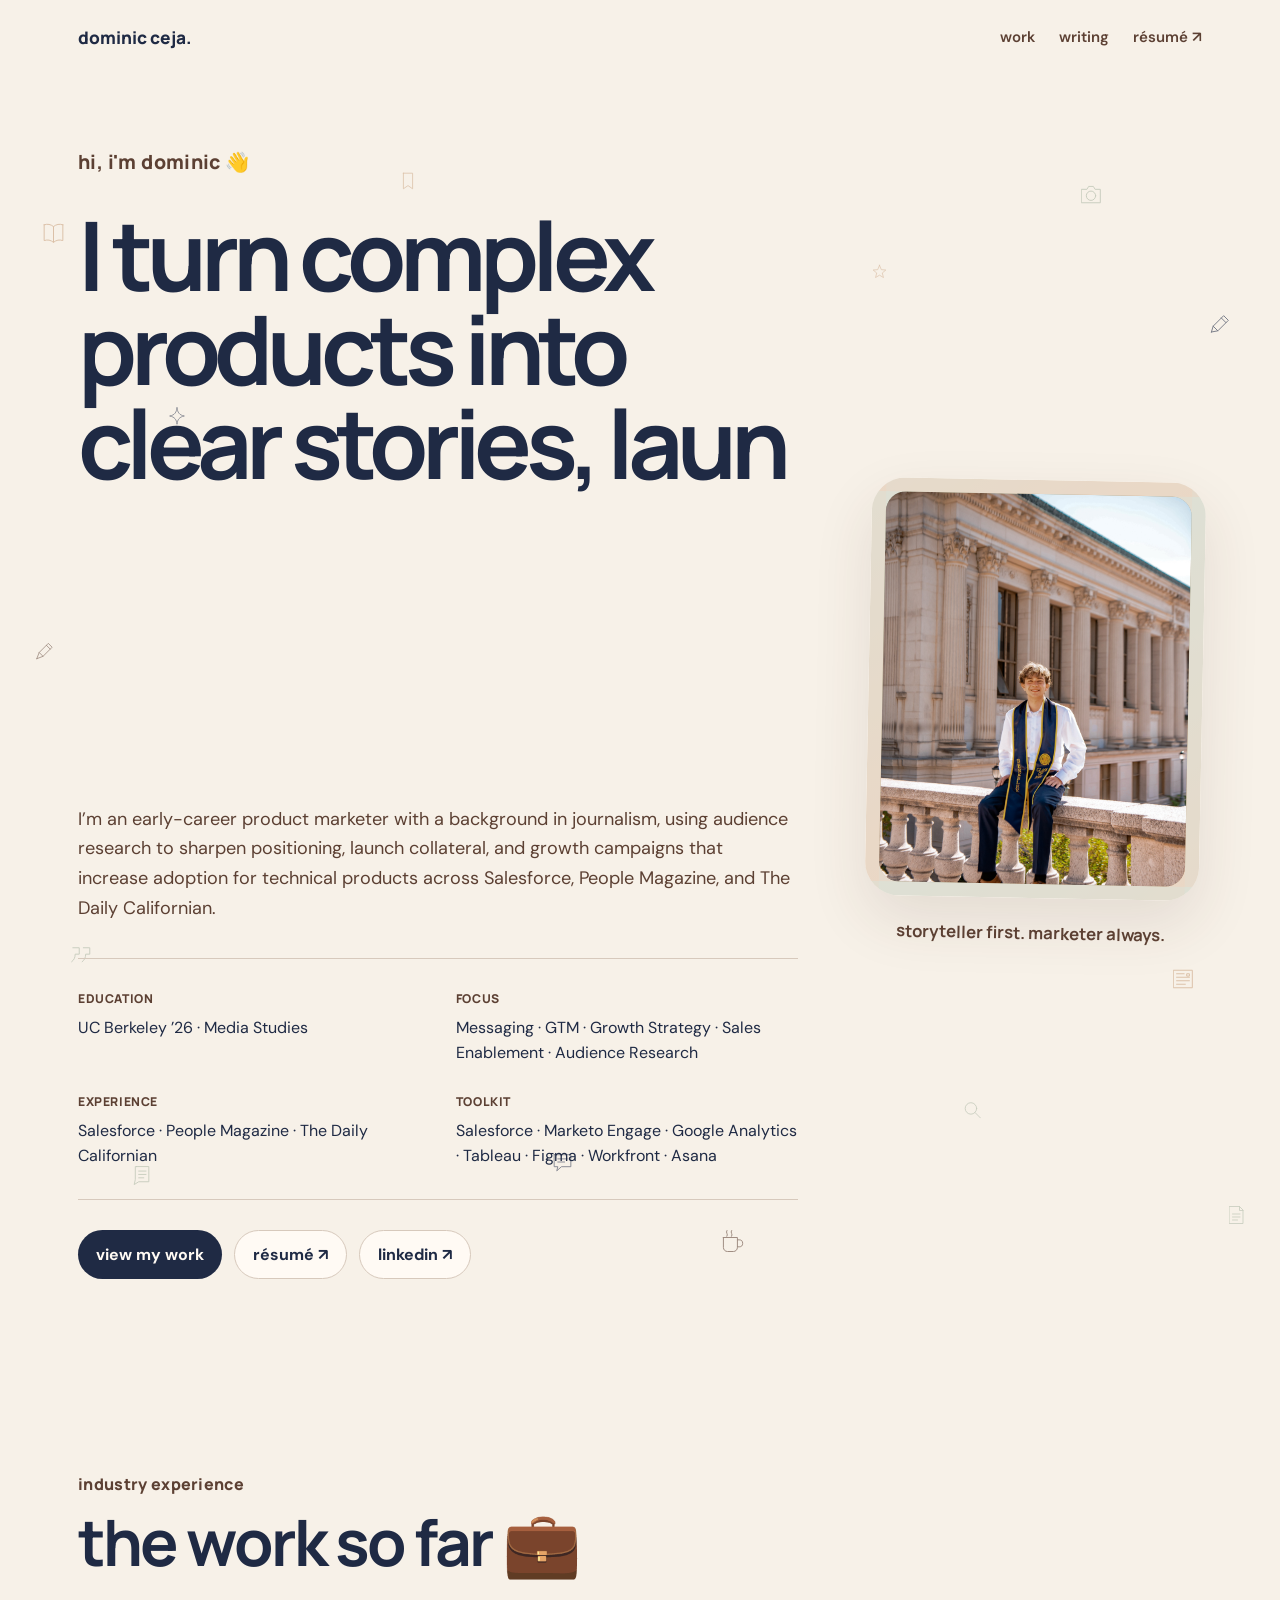
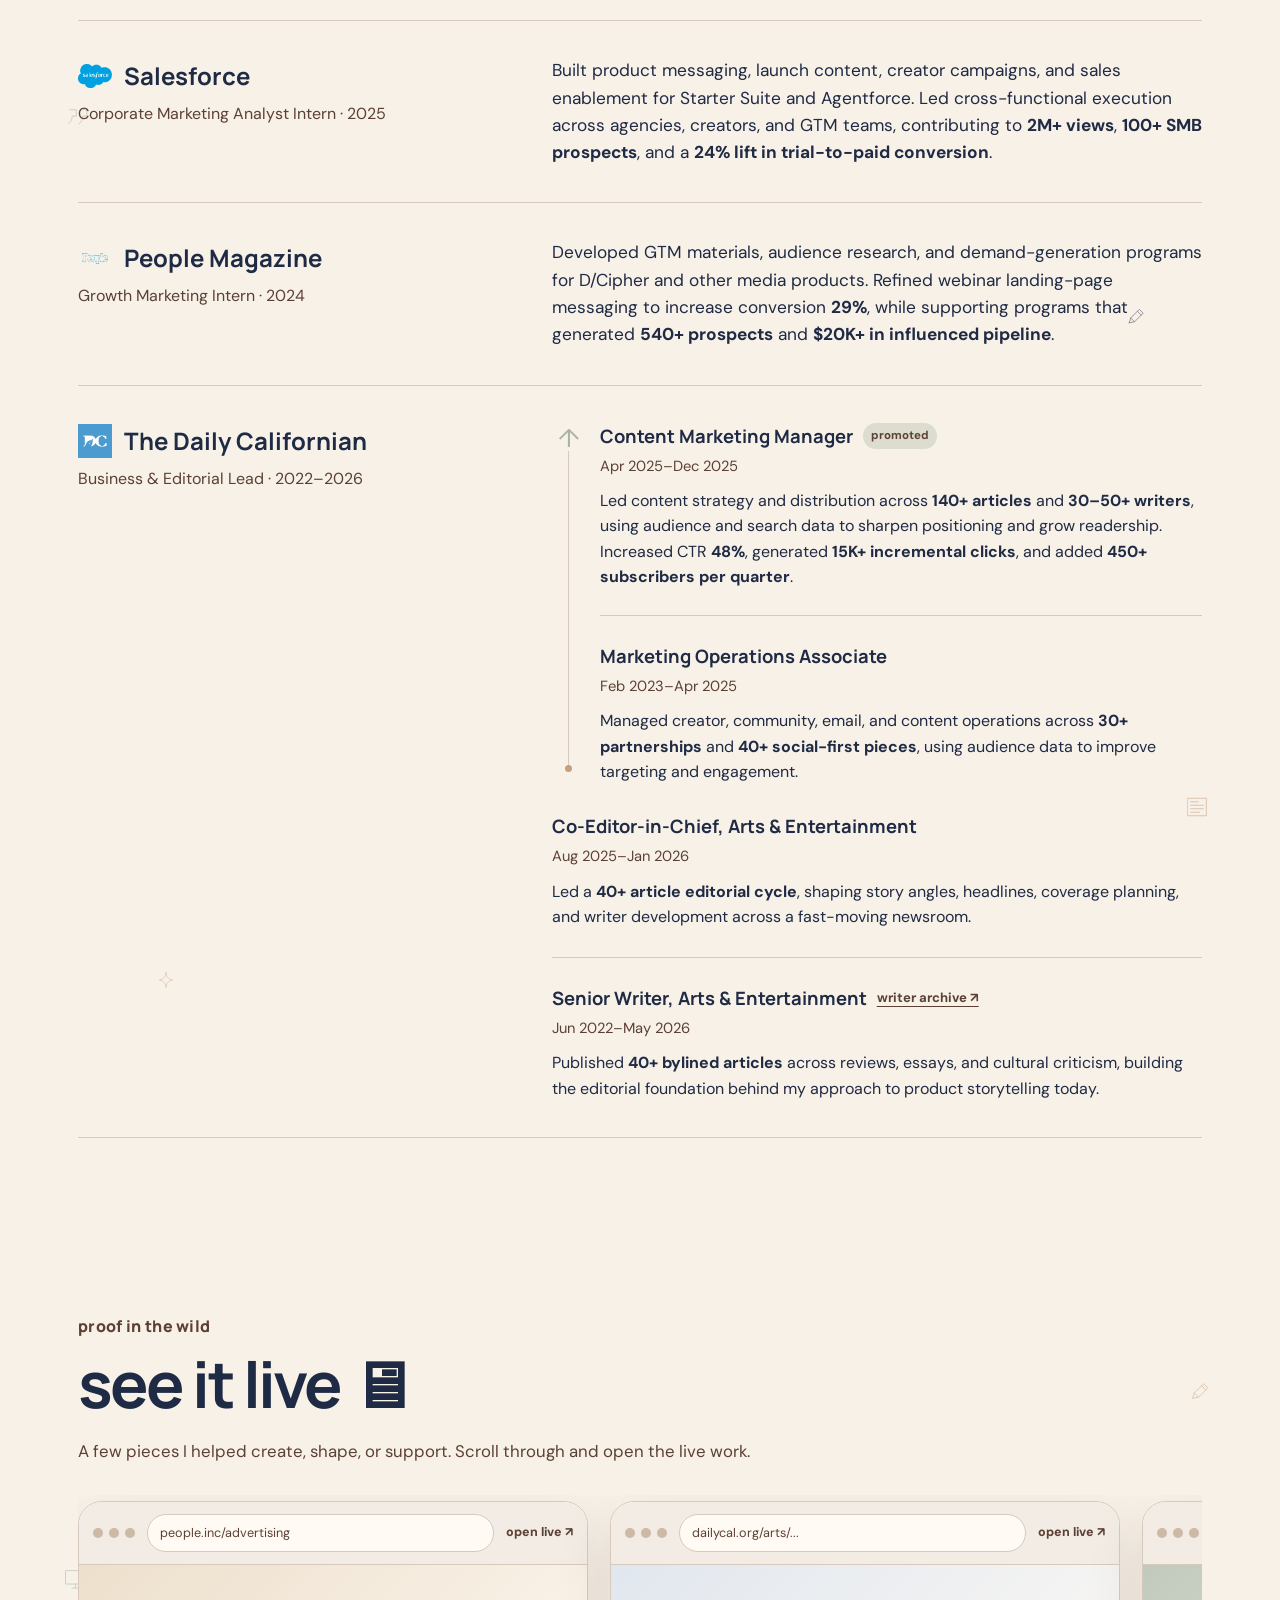
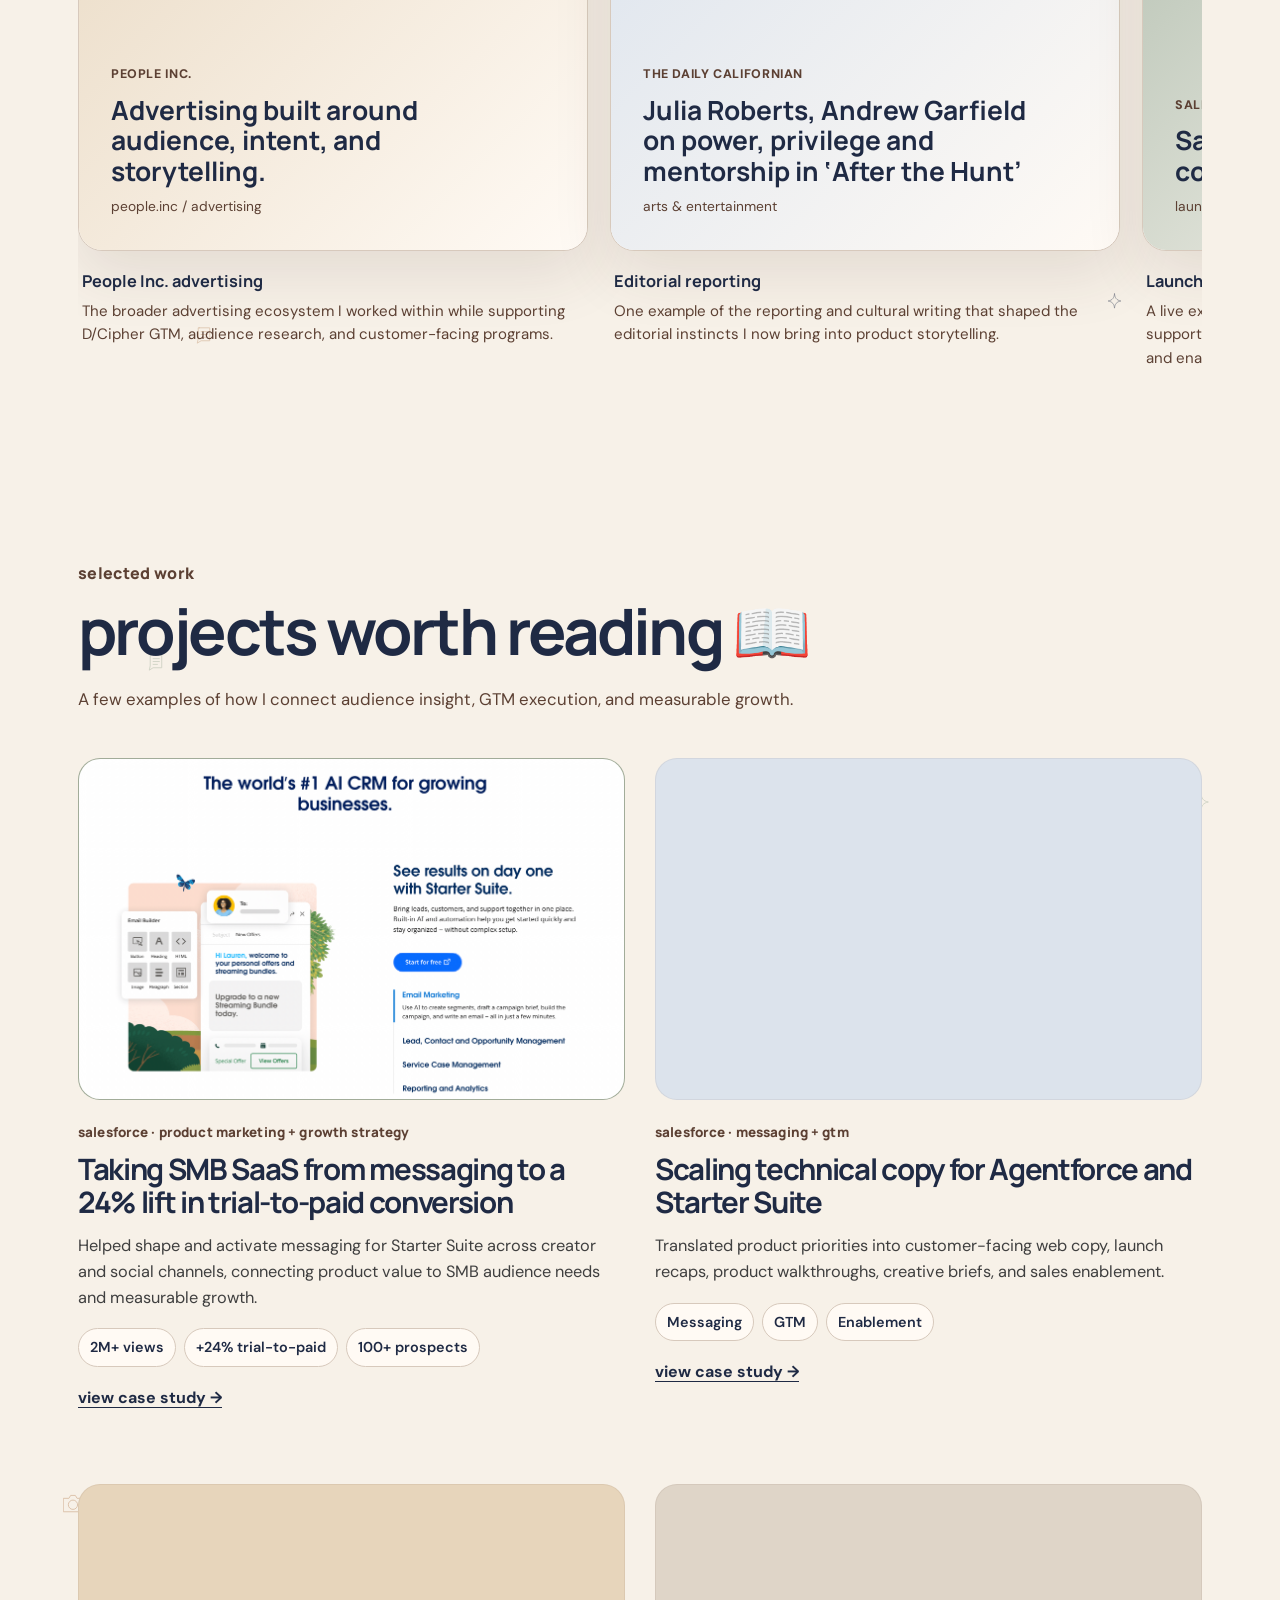
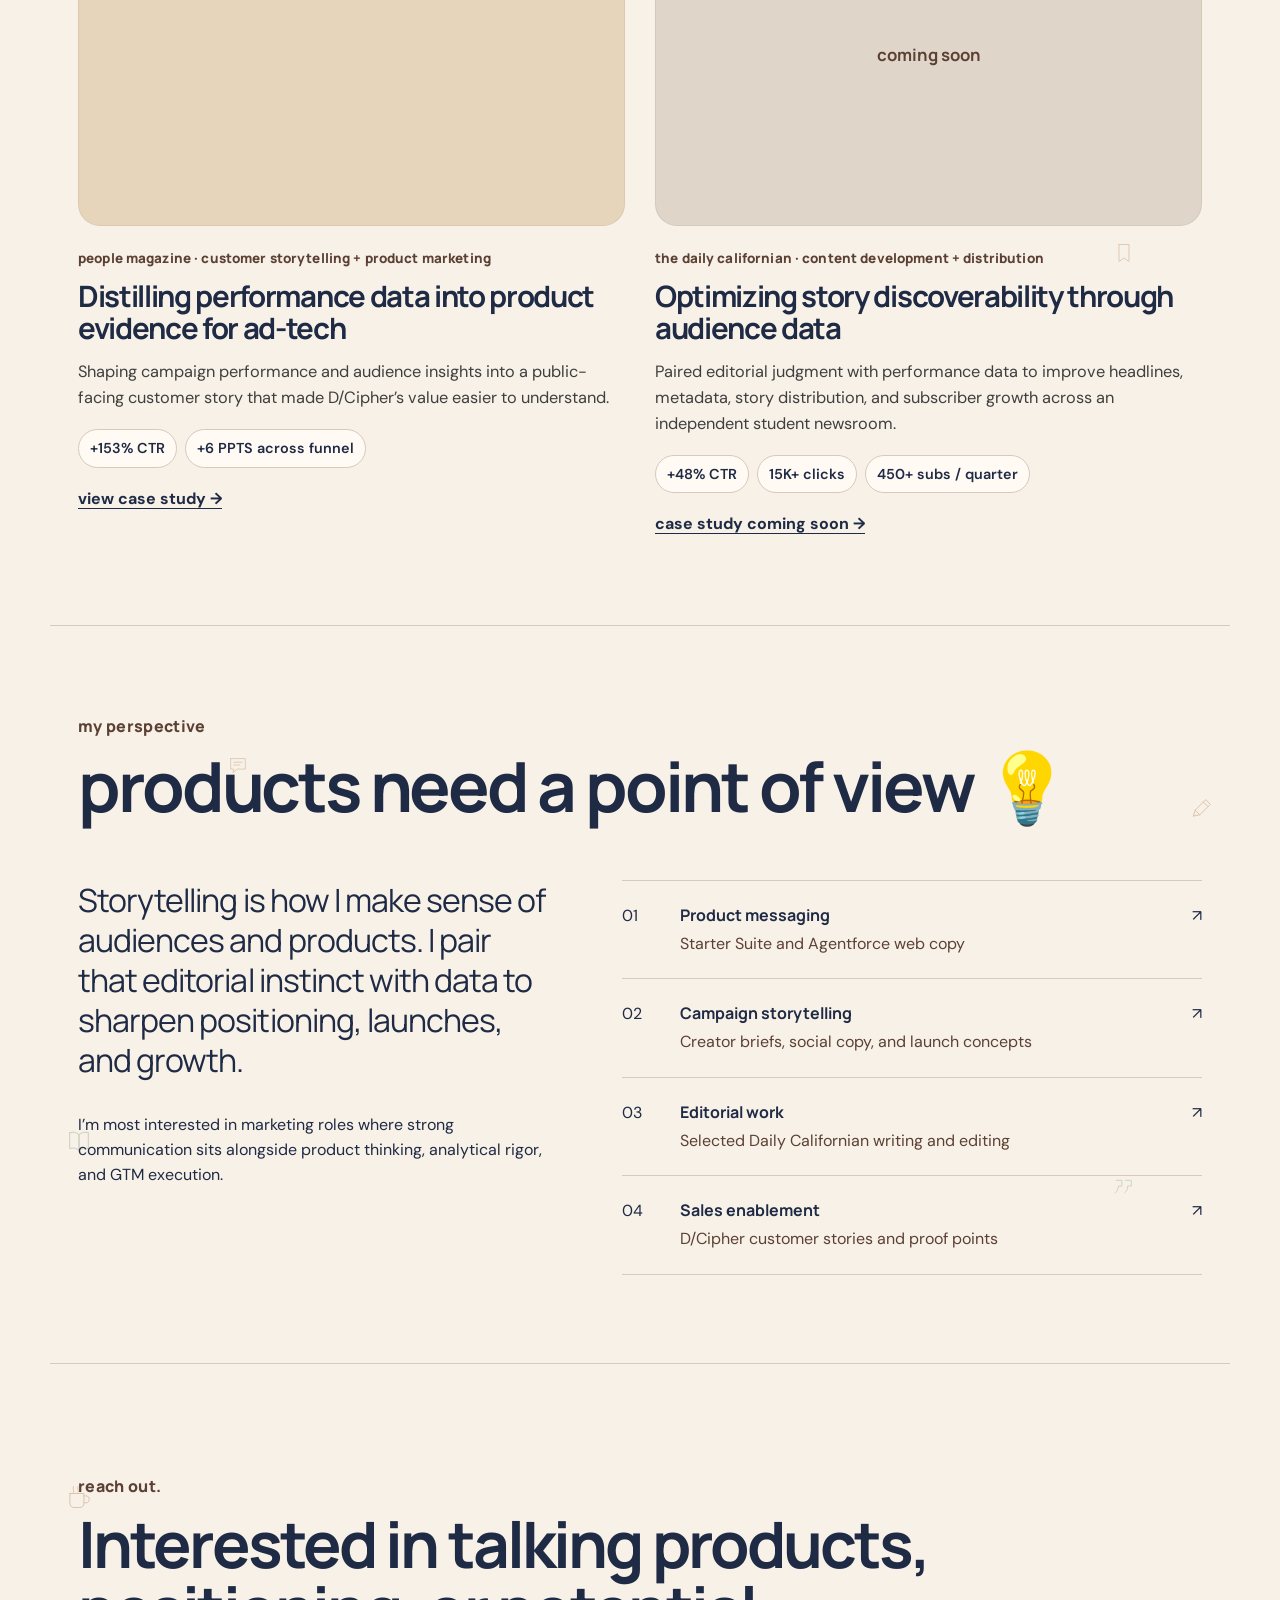
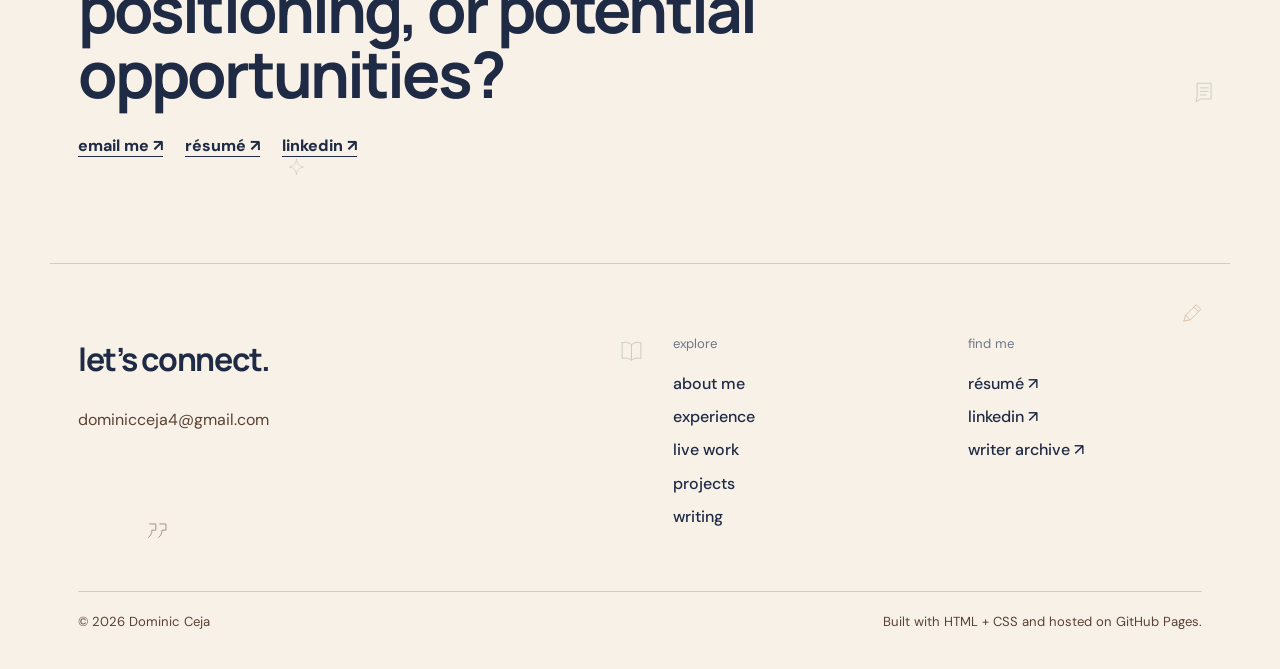
==== commit 868d11d4: "Update index.html to final" ====
--- a/index.html
+++ b/index.html
@@ -3,32 +3,32 @@
 <head>
   <meta charset="UTF-8" />
   <meta name="viewport" content="width=device-width, initial-scale=1.0" />
-  <meta
-    name="description"
-    content="Dominic Ceja — product marketing, messaging, GTM, growth, and content."
-  />
-
+  <meta name="description" content="Dominic Ceja — product marketing, messaging, GTM, growth, and content." />
   <title>Dominic Ceja — Marketing Portfolio</title>
 
   <link rel="preconnect" href="https://fonts.googleapis.com">
   <link rel="preconnect" href="https://fonts.gstatic.com" crossorigin>
-
-  <link
-    href="https://fonts.googleapis.com/css2?family=DM+Sans:wght@400;500;600;700&family=Manrope:wght@500;600;700;800&display=swap"
-    rel="stylesheet"
-  >
+  <link href="https://fonts.googleapis.com/css2?family=DM+Sans:wght@400;500;600;700&family=Manrope:wght@500;600;700;800&display=swap" rel="stylesheet">
 
   <link rel="stylesheet" href="style.css" />
 </head>
 
 <body>
 
+  <!-- CUSTOM CURSOR -->
+  <div class="cursor-dot" aria-hidden="true">
+    <span class="cursor-label"></span>
+  </div>
+
+
+  <!-- HEADER -->
   <header class="site-header">
     <a class="brand" href="#top">dominic ceja.</a>
 
     <nav>
       <a href="#work">work</a>
       <a href="#writing">writing</a>
+
       <a
         href="assets/Dominic-Ceja-Resume.pdf"
         target="_blank"
@@ -102,7 +102,6 @@
           <path d="M15 18h18M15 24h13"/>
         </svg>
 
-        <!-- slightly denser final set -->
         <svg class="editorial-icon icon-star-extra" viewBox="0 0 48 48">
           <path d="M24 7l4.5 11 11.5 1-9 7.5 3 11.5-10-6-10 6 3-11.5-9-7.5 11.5-1L24 7Z"/>
         </svg>
@@ -124,10 +123,16 @@
 
         <div class="hero-copy">
 
-          <p class="eyebrow hero-eyebrow">hi, i'm dominic 👋</p>
+          <p class="eyebrow hero-eyebrow">
+            hi, i'm dominic 👋
+          </p>
 
           <h1 class="typewriter-heading">
-            <span class="typewriter-ghost" aria-hidden="true">
+
+            <span
+              class="typewriter-ghost"
+              aria-hidden="true"
+            >
               I turn complex products into clear stories, launches, and campaigns that resonate.
             </span>
 
@@ -136,7 +141,9 @@
               data-text="I turn complex products into clear stories, launches, and campaigns that resonate."
               aria-label="I turn complex products into clear stories, launches, and campaigns that resonate."
             ></span>
+
           </h1>
+
 
           <p class="hero-intro">
             I’m an early-career product marketer with a background in journalism,
@@ -163,7 +170,9 @@
 
             <div>
               <span class="fact-label">experience</span>
-              <p>Salesforce · People Magazine · The Daily Californian</p>
+              <p>
+                Salesforce · People Magazine · The Daily Californian
+              </p>
             </div>
 
             <div>
@@ -179,7 +188,10 @@
 
           <div class="hero-actions">
 
-            <a class="button button-primary" href="#work">
+            <a
+              class="button button-primary"
+              href="#work"
+            >
               view my work
             </a>
 
@@ -209,10 +221,12 @@
         <div class="portrait-card">
 
           <div class="portrait-photo">
+
             <img
               src="assets/dominic-ceja-headshot.jpg"
               alt="Portrait of Dominic Ceja at UC Berkeley"
             >
+
           </div>
 
           <p class="microcopy">
@@ -228,7 +242,10 @@
 
 
     <!-- EXPERIENCE -->
-    <section class="section decorated-section" id="experience">
+    <section
+      class="section decorated-section"
+      id="experience"
+    >
 
       <div class="section-floaties" aria-hidden="true">
 
@@ -254,8 +271,15 @@
 
 
       <div class="section-heading">
-        <p class="eyebrow">industry experience</p>
-        <h2>the work so far 💼</h2>
+
+        <p class="eyebrow">
+          industry experience
+        </p>
+
+        <h2>
+          the work so far 💼
+        </h2>
+
       </div>
 
 
@@ -267,13 +291,18 @@
           <div>
 
             <div class="company-heading">
+
               <img
                 class="company-logo"
                 src="assets/salesforce-logo.png"
                 alt=""
                 aria-hidden="true"
               >
-              <p class="company">Salesforce</p>
+
+              <p class="company">
+                Salesforce
+              </p>
+
             </div>
 
             <p class="role">
@@ -281,31 +310,39 @@
             </p>
 
           </div>
+
 
           <p>
             Built product messaging, launch content, creator campaigns, and sales
             enablement for Starter Suite and Agentforce. Led cross-functional
             execution across agencies, creators, and GTM teams, contributing to
-            <strong>2M+ views</strong>, <strong>100+ SMB prospects</strong>, and a
+            <strong>2M+ views</strong>,
+            <strong>100+ SMB prospects</strong>, and a
             <strong>24% lift in trial-to-paid conversion</strong>.
           </p>
 
         </article>
 
 
+
         <!-- PEOPLE -->
         <article class="experience-card">
 
           <div>
 
             <div class="company-heading">
+
               <img
                 class="company-logo"
                 src="assets/people-inc-logo.png"
                 alt=""
                 aria-hidden="true"
               >
-              <p class="company">People Magazine</p>
+
+              <p class="company">
+                People Magazine
+              </p>
+
             </div>
 
             <p class="role">
@@ -314,11 +351,12 @@
 
           </div>
 
+
           <p>
             Developed GTM materials, audience research, and demand-generation
             programs for D/Cipher and other media products. Refined webinar
-            landing-page messaging to increase conversion <strong>29%</strong>,
-            while supporting programs that generated
+            landing-page messaging to increase conversion
+            <strong>29%</strong>, while supporting programs that generated
             <strong>540+ prospects</strong> and
             <strong>$20K+ in influenced pipeline</strong>.
           </p>
@@ -326,19 +364,25 @@
         </article>
 
 
+
         <!-- DAILY CAL -->
         <article class="experience-card experience-card-stacked">
 
           <div>
 
             <div class="company-heading">
+
               <img
                 class="company-logo"
                 src="assets/daily-cal-logo.png"
                 alt=""
                 aria-hidden="true"
               >
-              <p class="company">The Daily Californian</p>
+
+              <p class="company">
+                The Daily Californian
+              </p>
+
             </div>
 
             <p class="role">
@@ -352,9 +396,16 @@
 
             <div class="promotion-group">
 
-              <div class="promotion-rail" aria-hidden="true">
-                <div class="promotion-arrow">↑</div>
+              <div
+                class="promotion-rail"
+                aria-hidden="true"
+              >
+                <div class="promotion-arrow">
+                  ↑
+                </div>
+
                 <div class="promotion-line"></div>
+
                 <div class="promotion-start-dot"></div>
               </div>
 
@@ -364,8 +415,15 @@
                 <div class="role-block promoted-role">
 
                   <div class="role-heading">
-                    <p class="role-title">Content Marketing Manager</p>
-                    <span class="promotion-badge">promoted</span>
+
+                    <p class="role-title">
+                      Content Marketing Manager
+                    </p>
+
+                    <span class="promotion-badge">
+                      promoted
+                    </span>
+
                   </div>
 
                   <p class="role-dates">
@@ -516,8 +574,10 @@
       </div>
 
 
-      <div class="live-carousel" aria-label="Live work examples">
-
+      <div
+        class="live-carousel"
+        aria-label="Live work examples"
+      >
 
         <!-- PEOPLE -->
         <article class="live-card">
@@ -527,7 +587,9 @@
             <div class="live-browser-toolbar">
 
               <div class="live-browser-dots">
-                <i></i><i></i><i></i>
+                <i></i>
+                <i></i>
+                <i></i>
               </div>
 
               <div class="live-browser-url">
@@ -596,7 +658,9 @@
             <div class="live-browser-toolbar">
 
               <div class="live-browser-dots">
-                <i></i><i></i><i></i>
+                <i></i>
+                <i></i>
+                <i></i>
               </div>
 
               <div class="live-browser-url">
@@ -665,7 +729,9 @@
             <div class="live-browser-toolbar">
 
               <div class="live-browser-dots">
-                <i></i><i></i><i></i>
+                <i></i>
+                <i></i>
+                <i></i>
               </div>
 
               <div class="live-browser-url">
@@ -734,7 +800,9 @@
             <div class="live-browser-toolbar">
 
               <div class="live-browser-dots">
-                <i></i><i></i><i></i>
+                <i></i>
+                <i></i>
+                <i></i>
               </div>
 
               <div class="live-browser-url">
@@ -800,7 +868,10 @@
 
 
     <!-- PROJECTS -->
-    <section class="section decorated-section" id="work">
+    <section
+      class="section decorated-section"
+      id="work"
+    >
 
       <div class="section-floaties" aria-hidden="true">
 
@@ -845,15 +916,16 @@
 
       <div class="project-grid">
 
-
         <!-- SMB GROWTH -->
         <article class="project-card">
 
           <div class="project-visual visual-one">
+
             <img
               src="assets/starter-suite-overview.png"
               alt="Starter Suite product page showing Salesforce CRM for growing businesses"
             >
+
           </div>
 
           <div class="project-meta">
@@ -892,12 +964,19 @@
         <article class="project-card">
 
           <div class="project-visual visual-two">
-            <video autoplay muted loop playsinline>
+
+            <video
+              autoplay
+              muted
+              loop
+              playsinline
+            >
               <source
                 src="assets/agentforce-demo.mp4"
                 type="video/mp4"
               >
             </video>
+
           </div>
 
           <div class="project-meta">
@@ -935,12 +1014,19 @@
         <article class="project-card">
 
           <div class="project-visual visual-three">
-            <video autoplay muted loop playsinline>
+
+            <video
+              autoplay
+              muted
+              loop
+              playsinline
+            >
               <source
                 src="assets/dcipher-overview.mp4"
                 type="video/mp4"
               >
             </video>
+
           </div>
 
           <div class="project-meta">
@@ -977,9 +1063,11 @@
         <article class="project-card">
 
           <div class="project-visual visual-four">
+
             <span class="coming-soon">
               coming soon
             </span>
+
           </div>
 
           <div class="project-meta">
@@ -1080,6 +1168,7 @@
             href="case-study-salesforce-gtm.html"
             class="writing-item"
           >
+
             <span>01</span>
 
             <div>
@@ -1088,6 +1177,7 @@
             </div>
 
             <span>↗</span>
+
           </a>
 
 
@@ -1095,6 +1185,7 @@
             href="case-study-salesforce-growth.html"
             class="writing-item"
           >
+
             <span>02</span>
 
             <div>
@@ -1103,6 +1194,7 @@
             </div>
 
             <span>↗</span>
+
           </a>
 
 
@@ -1112,6 +1204,7 @@
             target="_blank"
             rel="noreferrer"
           >
+
             <span>03</span>
 
             <div>
@@ -1120,6 +1213,7 @@
             </div>
 
             <span>↗</span>
+
           </a>
 
 
@@ -1127,6 +1221,7 @@
             href="case-study-people-conversion.html"
             class="writing-item"
           >
+
             <span>04</span>
 
             <div>
@@ -1135,6 +1230,7 @@
             </div>
 
             <span>↗</span>
+
           </a>
 
         </div>
@@ -1168,7 +1264,7 @@
 
 
       <p class="eyebrow">
-        let’s connect.
+        reach out.
       </p>
 
       <h2>
@@ -1293,52 +1389,177 @@
 
 
     <div class="footer-bottom">
-      <span>© 2026 Dominic Ceja</span>
-      <span>Built with HTML + CSS and hosted on GitHub Pages.</span>
+
+      <span>
+        © 2026 Dominic Ceja
+      </span>
+
+      <span>
+        Built with HTML + CSS and hosted on GitHub Pages.
+      </span>
+
     </div>
 
   </footer>
 
 
 
-  <!-- TYPEWRITER -->
+  <!-- TYPEWRITER + CUSTOM CURSOR -->
   <script>
 
     document.addEventListener("DOMContentLoaded", () => {
 
+      /* TYPEWRITER */
       const target = document.querySelector(".typewriter-text");
 
-      if (!target) return;
-
-      const text = target.dataset.text || "";
-
-      if (window.matchMedia("(prefers-reduced-motion: reduce)").matches) {
-        target.textContent = text;
-        return;
+      if (target) {
+
+        const text = target.dataset.text || "";
+
+        if (
+          window.matchMedia(
+            "(prefers-reduced-motion: reduce)"
+          ).matches
+        ) {
+
+          target.textContent = text;
+
+        } else {
+
+          target.textContent = "";
+
+          let i = 0;
+
+          const startDelay = 350;
+          const speed = 34;
+
+          window.setTimeout(() => {
+
+            const timer = window.setInterval(() => {
+
+              target.textContent += text.charAt(i);
+
+              i += 1;
+
+              if (i >= text.length) {
+                window.clearInterval(timer);
+              }
+
+            }, speed);
+
+          }, startDelay);
+
+        }
+
       }
 
-      target.textContent = "";
-
-      let i = 0;
-
-      const startDelay = 350;
-      const speed = 34;
-
-      window.setTimeout(() => {
-
-        const timer = window.setInterval(() => {
-
-          target.textContent += text.charAt(i);
-
-          i += 1;
-
-          if (i >= text.length) {
-            window.clearInterval(timer);
+
+      /* BRANDON-STYLE CURSOR */
+      const cursor =
+        document.querySelector(".cursor-dot");
+
+      const cursorLabel =
+        document.querySelector(".cursor-label");
+
+      const finePointer =
+        window.matchMedia(
+          "(hover: hover) and (pointer: fine)"
+        );
+
+
+      if (
+        cursor &&
+        cursorLabel &&
+        finePointer.matches
+      ) {
+
+        document.body.classList.add(
+          "custom-cursor-active"
+        );
+
+
+        window.addEventListener(
+          "mousemove",
+          (event) => {
+
+            cursor.style.left =
+              `${event.clientX}px`;
+
+            cursor.style.top =
+              `${event.clientY}px`;
+
+            cursor.classList.add(
+              "is-visible"
+            );
+
           }
-
-        }, speed);
-
-      }, startDelay);
+        );
+
+
+        document
+          .querySelectorAll(".project-card")
+          .forEach((card) => {
+
+            card.addEventListener(
+              "mouseenter",
+              () => {
+
+                const isComingSoon =
+                  Boolean(
+                    card.querySelector(
+                      ".coming-link"
+                    )
+                  );
+
+                cursorLabel.textContent =
+                  isComingSoon
+                    ? "COMING SOON"
+                    : "VIEW PROJECT";
+
+                cursor.classList.add(
+                  "is-project"
+                );
+
+              }
+            );
+
+
+            card.addEventListener(
+              "mouseleave",
+              () => {
+
+                cursor.classList.remove(
+                  "is-project"
+                );
+
+                cursorLabel.textContent = "";
+
+              }
+            );
+
+          });
+
+
+        document.addEventListener(
+          "mouseleave",
+          () => {
+            cursor.classList.remove(
+              "is-visible"
+            );
+          }
+        );
+
+
+        document.addEventListener(
+          "mouseenter",
+          () => {
+            cursor.classList.add(
+              "is-visible"
+            );
+          }
+        );
+
+      }
 
     });
 
--- a/style.css
+++ b/style.css
@@ -13,6 +13,11 @@
   --max: 1180px;
 }
 
+
+/* ------------------------------
+   BASE
+------------------------------ */
+
 * {
   box-sizing: border-box;
 }
@@ -39,6 +44,41 @@
 a {
   color: inherit;
 }
+
+h1,
+h2,
+h3,
+p {
+  margin-top: 0;
+}
+
+h1,
+h2,
+h3 {
+  font-family: "Manrope", sans-serif;
+  letter-spacing: -.045em;
+}
+
+h2 {
+  font-size: clamp(2.7rem, 5vw, 5.3rem);
+  line-height: 1.02;
+  margin-bottom: 22px;
+}
+
+h3 {
+  font-size: clamp(1.65rem, 2.3vw, 2.25rem);
+  line-height: 1.12;
+  margin: 10px 0 14px;
+}
+
+strong {
+  font-weight: 700;
+}
+
+
+/* ------------------------------
+   HEADER
+------------------------------ */
 
 .site-header {
   max-width: var(--max);
@@ -75,6 +115,11 @@
   color: var(--text);
 }
 
+
+/* ------------------------------
+   GLOBAL SECTIONS
+------------------------------ */
+
 .section {
   max-width: var(--max);
   margin: 0 auto;
@@ -82,79 +127,230 @@
   position: relative;
 }
 
-.eyebrow,
-.fact-label,
-.project-meta,
-.case-kicker {
+.section-heading {
+  margin-bottom: 46px;
+}
+
+.section-subhead {
+  color: var(--muted);
+  max-width: 760px;
+  font-size: 1.05rem;
+  margin-bottom: 0;
+}
+
+.eyebrow {
+  margin: 0 0 12px;
+  color: var(--muted);
+  font-family: "Manrope", sans-serif;
+  font-weight: 800;
+  letter-spacing: .02em;
   text-transform: lowercase;
-  letter-spacing: .035em;
-  color: var(--muted);
-  font-size: .88rem;
-  font-weight: 700;
-}
-
-h1,
-h2,
-h3,
-h4 {
-  font-family: "Manrope", sans-serif;
-  letter-spacing: -.04em;
-  line-height: 1.06;
-  margin-top: 0;
-}
-
-h1 {
-  font-size: clamp(2.9rem, 5.55vw, 5.25rem);
-  margin-bottom: 30px;
-}
-
-h2 {
-  font-size: clamp(2.3rem, 4vw, 4.2rem);
-  margin-bottom: 18px;
-}
-
-h3 {
-  font-size: clamp(1.5rem, 2.4vw, 2.12rem);
-  margin: 12px 0 16px;
-}
-
-/* floating editorial emoticons */
+}
+
+.decorated-section {
+  isolation: isolate;
+}
+
+.decorated-section > :not(.section-floaties) {
+  position: relative;
+  z-index: 1;
+}
+
+
+/* ------------------------------
+   HERO
+------------------------------ */
 
 .hero-stage {
   position: relative;
-  isolation: isolate;
-}
-
-.editorial-floaties {
+  overflow: hidden;
+}
+
+.hero {
+  min-height: 760px;
+  display: grid;
+  grid-template-columns: minmax(0, 1.55fr) minmax(290px, .72fr);
+  gap: 70px;
+  align-items: center;
+  padding-top: 72px;
+  padding-bottom: 105px;
+}
+
+.hero-copy {
+  min-width: 0;
+}
+
+.hero-eyebrow {
+  font-size: 1.22rem;
+  margin-bottom: 30px;
+}
+
+.typewriter-heading {
+  position: relative;
+  font-size: clamp(4.25rem, 7.5vw, 7.7rem);
+  line-height: .98;
+  margin: 0 0 32px;
+  letter-spacing: -.065em;
+}
+
+.typewriter-ghost {
+  visibility: hidden;
+  display: block;
+}
+
+.typewriter-text {
+  position: absolute;
+  inset: 0;
+  display: block;
+}
+
+.hero-intro {
+  max-width: 790px;
+  color: var(--muted);
+  font-size: 1.13rem;
+  line-height: 1.65;
+  margin-bottom: 34px;
+}
+
+.facts-grid {
+  display: grid;
+  grid-template-columns: repeat(2, minmax(0, 1fr));
+  gap: 22px 36px;
+  padding: 26px 0 30px;
+  border-top: 1px solid var(--line);
+  border-bottom: 1px solid var(--line);
+}
+
+.facts-grid p {
+  margin: 5px 0 0;
+}
+
+.fact-label {
+  color: var(--muted);
+  font-family: "Manrope", sans-serif;
+  font-weight: 800;
+  font-size: .76rem;
+  letter-spacing: .05em;
+  text-transform: uppercase;
+}
+
+.hero-actions {
+  display: flex;
+  flex-wrap: wrap;
+  gap: 12px;
+  margin-top: 30px;
+}
+
+.button {
+  display: inline-flex;
+  align-items: center;
+  justify-content: center;
+  min-height: 46px;
+  padding: 11px 18px;
+  border-radius: 999px;
+  text-decoration: none;
+  font-weight: 700;
+  transition:
+    transform .18s ease,
+    background .18s ease,
+    color .18s ease;
+}
+
+.button:hover {
+  transform: translateY(-2px);
+}
+
+.button-primary {
+  background: var(--text);
+  color: var(--surface);
+}
+
+.button-secondary {
+  background: var(--surface);
+  color: var(--text);
+  border: 1px solid var(--line);
+}
+
+
+/* ------------------------------
+   PORTRAIT
+------------------------------ */
+
+.portrait-card {
+  position: relative;
+  transform: rotate(1.1deg);
+}
+
+.portrait-photo {
+  aspect-ratio: 4 / 5;
+  border-radius: 34px;
+  overflow: hidden;
+  background: linear-gradient(145deg, var(--sage), var(--camel));
+  border: 14px solid rgba(255, 250, 244, .62);
+  box-shadow: var(--shadow);
+}
+
+.portrait-photo img {
+  width: 100%;
+  height: 100%;
+  object-fit: cover;
+  object-position: center 46%;
+}
+
+.microcopy {
+  margin: 22px 0 0;
+  text-align: center;
+  color: var(--muted);
+  font-family: "Manrope", sans-serif;
+  font-weight: 700;
+  font-size: 1.05rem;
+}
+
+
+/* ------------------------------
+   FLOATING EDITORIAL ICONS
+------------------------------ */
+
+.editorial-floaties,
+.section-floaties,
+.footer-floaties {
   position: absolute;
   inset: 0;
   pointer-events: none;
   overflow: hidden;
+}
+
+.editorial-floaties {
+  z-index: 0;
+}
+
+.section-floaties {
   z-index: 0;
 }
 
 .editorial-icon {
   position: absolute;
-  width: 34px;
-  height: 34px;
+  width: 28px;
+  height: 28px;
   fill: none;
   stroke: currentColor;
-  stroke-width: 1.8;
+  stroke-width: 1.65;
   stroke-linecap: round;
   stroke-linejoin: round;
-  opacity: .86;
-  animation: editorial-drift 6.5s ease-in-out infinite alternate;
+  opacity: .58;
+  animation:
+    editorial-drift var(--float-speed, 9s)
+    ease-in-out infinite alternate;
 }
 
 .icon-book {
   left: 3%;
-  top: 12%;
+  top: 11%;
   color: var(--camel);
-  width: 38px;
-  height: 38px;
+  width: 31px;
   --x: 7px;
-  --y: -7px;
-  --r: 2deg;
+  --y: -6px;
+  --r: 3deg;
 }
 
 .icon-pencil {
@@ -162,7 +358,6 @@
   top: 18%;
   color: var(--text);
   width: 32px;
-  height: 32px;
   --x: -8px;
   --y: 7px;
   --r: -4deg;
@@ -174,7 +369,6 @@
   top: 66%;
   color: var(--sage);
   width: 34px;
-  height: 34px;
   --x: 8px;
   --y: 6px;
   --r: 3deg;
@@ -186,7 +380,6 @@
   top: 68%;
   color: var(--camel);
   width: 36px;
-  height: 36px;
   --x: -7px;
   --y: -8px;
   --r: 2deg;
@@ -198,7 +391,6 @@
   top: 8%;
   color: var(--sage);
   width: 32px;
-  height: 32px;
   --x: 6px;
   --y: 8px;
   --r: -2deg;
@@ -210,138 +402,146 @@
   top: 25%;
   color: var(--text);
   width: 22px;
-  height: 22px;
   --x: -5px;
   --y: 8px;
   --r: 6deg;
   animation-delay: -5s;
 }
 
+.icon-heart {
+  left: 88%;
+  top: 47%;
+  color: var(--camel);
+  width: 25px;
+  --x: 5px;
+  --y: -7px;
+  --r: -3deg;
+  animation-delay: -2.1s;
+}
+
+.icon-note {
+  left: 10%;
+  top: 83%;
+  color: var(--sage);
+  width: 27px;
+  --x: 7px;
+  --y: -6px;
+  --r: 2deg;
+  animation-delay: -4.8s;
+}
+
+.icon-coffee {
+  left: 56%;
+  top: 88%;
+  color: var(--muted);
+  width: 28px;
+  --x: -6px;
+  --y: 5px;
+  --r: -2deg;
+  animation-delay: -1.8s;
+}
+
+.icon-magnify {
+  left: 75%;
+  top: 78%;
+  color: var(--sage);
+  width: 25px;
+  --x: 5px;
+  --y: -6px;
+  --r: 4deg;
+  animation-delay: -3.8s;
+}
+
+.icon-bookmark {
+  left: 31%;
+  top: 7%;
+  color: var(--camel);
+  width: 22px;
+  --x: -5px;
+  --y: 6px;
+  --r: -3deg;
+  animation-delay: -5.7s;
+}
+
+.icon-bubble {
+  left: 43%;
+  top: 82%;
+  color: var(--text);
+  width: 25px;
+  --x: 6px;
+  --y: -5px;
+  --r: 2deg;
+  animation-delay: -3.4s;
+}
+
+
+/* new density additions */
+
+.icon-star-extra {
+  left: 68%;
+  top: 14%;
+  color: var(--camel);
+  width: 19px;
+  --x: 5px;
+  --y: -7px;
+  --r: 5deg;
+  animation-delay: -4.6s;
+}
+
+.icon-pen-extra {
+  left: 2.5%;
+  top: 43%;
+  color: var(--muted);
+  width: 23px;
+  --x: 6px;
+  --y: 5px;
+  --r: -4deg;
+  animation-delay: -6.1s;
+}
+
+.icon-page-extra {
+  right: 2.5%;
+  top: 86%;
+  color: var(--sage);
+  width: 24px;
+  --x: -5px;
+  --y: -6px;
+  --r: 3deg;
+  animation-delay: -2.7s;
+}
+
 @keyframes editorial-drift {
-  from {
-    transform: translate3d(0, 0, 0) rotate(0deg);
-  }
-
-  to {
-    transform: translate3d(var(--x, 6px), var(--y, -7px), 0) rotate(var(--r, 3deg));
-  }
-}
-
-.typewriter-heading {
-  position: relative;
-  display: block;
-}
-
-.typewriter-ghost {
-  visibility: hidden;
-}
-
-.typewriter-text {
-  position: absolute;
-  inset: 0 auto auto 0;
-  width: 100%;
-}
-
-@media (prefers-reduced-motion: reduce) {
-  .editorial-icon {
-    animation: none;
-  }
-}
-
-.hero {
-  min-height: 78vh;
-  position: relative;
-  z-index: 1;
-  display: grid;
-  grid-template-columns: 1.52fr .72fr;
-  gap: 72px;
-  align-items: center;
-  padding-top: 66px;
-}
-
-.hero-intro {
-  max-width: 760px;
-  font-size: 1.16rem;
-  color: #384154;
-}
-
-.facts-grid {
-  margin-top: 38px;
-  display: grid;
-  grid-template-columns: repeat(2, minmax(0, 1fr));
-  gap: 22px 34px;
-}
-
-.facts-grid p {
-  margin: 5px 0 0;
-}
-
-.hero-actions {
-  display: flex;
-  gap: 11px;
-  margin-top: 34px;
-  flex-wrap: wrap;
-}
-
-.button {
-  text-decoration: none;
-  padding: 11px 17px;
-  border-radius: 999px;
-  font-weight: 700;
-  display: inline-flex;
-  align-items: center;
-  gap: 7px;
-}
-
-.button-primary {
-  background: var(--text);
-  color: white;
-}
-
-.button-secondary {
-  border: 1px solid var(--line);
-  background: rgba(255, 255, 255, .55);
-}
-
-.portrait-card {
-  transform: rotate(1.4deg);
-  position: relative;
-}
-
-.portrait-placeholder {
-  aspect-ratio: 4 / 5;
-  border-radius: 28px;
-  border: 10px solid rgba(255, 255, 255, .72);
-  background:
-    radial-gradient(circle at 72% 18%, rgba(247, 241, 232, .8), transparent 24%),
-    linear-gradient(145deg, var(--sage), var(--camel));
-  box-shadow: var(--shadow);
-  display: grid;
-  place-items: center;
-  padding: 30px;
-  color: var(--muted);
-  font-family: Georgia, serif;
-  font-style: italic;
-  font-size: 1.05rem;
-  text-align: center;
-}
-
-.microcopy {
-  text-align: center;
-  font-size: .9rem;
-  color: var(--muted);
-  margin-top: 12px;
-}
-
-.section-heading {
-  max-width: 800px;
-  margin-bottom: 42px;
-}
-
-.section-subhead {
-  font-size: 1.08rem;
-  color: var(--muted);
-}
+  0% {
+    transform:
+      translate3d(0, 0, 0)
+      rotate(0deg);
+  }
+
+  50% {
+    transform:
+      translate3d(
+        calc(var(--x, 6px) * .45),
+        calc(var(--y, -7px) * .55),
+        0
+      )
+      rotate(calc(var(--r, 3deg) * .5));
+  }
+
+  100% {
+    transform:
+      translate3d(
+        var(--x, 6px),
+        var(--y, -7px),
+        0
+      )
+      rotate(var(--r, 3deg));
+  }
+}
+
+
+/* ------------------------------
+   EXPERIENCE
+------------------------------ */
 
 .experience-list {
   border-top: 1px solid var(--line);
@@ -349,10 +549,11 @@
 
 .experience-card {
   display: grid;
-  grid-template-columns: .7fr 1.3fr;
-  gap: 48px;
-  padding: 34px 0;
+  grid-template-columns: .78fr 1.22fr;
+  gap: 58px;
+  padding: 36px 0;
   border-bottom: 1px solid var(--line);
+  align-items: start;
 }
 
 .company-heading {
@@ -419,6 +620,10 @@
   color: var(--muted);
   font-size: .92rem;
   margin: 4px 0 10px;
+}
+
+.role-block p:last-child {
+  margin-bottom: 0;
 }
 
 .promotion-badge {
@@ -450,52 +655,413 @@
 }
 
 .promotion-arrow {
-  color: var(--text);
-  font-size: 1.7rem;
+  font-size: 1.6rem;
   line-height: 1;
-  font-weight: 700;
-  margin-bottom: -2px;
+  color: var(--sage);
 }
 
 .promotion-line {
-  width: 2px;
+  width: 1px;
   flex: 1;
-  min-height: 150px;
-  background: linear-gradient(to top, var(--camel), var(--sage));
-  border-radius: 999px;
+  min-height: 120px;
+  background: var(--line);
 }
 
 .promotion-start-dot {
-  width: 11px;
-  height: 11px;
+  width: 7px;
+  height: 7px;
   border-radius: 50%;
   background: var(--camel);
-  border: 2px solid var(--bg);
-  box-shadow: 0 0 0 1px var(--line);
-  margin-top: -1px;
 }
 
 .promotion-roles {
-  min-width: 0;
+  display: grid;
+  gap: 26px;
 }
 
 .archive-link {
   color: var(--muted);
   font-size: .82rem;
   font-weight: 700;
+  text-underline-offset: 4px;
+}
+
+
+/* ------------------------------
+   SECTION FLOATIES
+------------------------------ */
+
+.section-icon {
+  opacity: .56;
+}
+
+.exp-quote {
+  left: 1.2%;
+  top: 22%;
+  color: var(--sage);
+  width: 28px;
+  --x: 7px;
+  --y: -6px;
+  --float-speed: 9.3s;
+}
+
+.exp-paper {
+  right: 1.5%;
+  top: 70%;
+  color: var(--camel);
+  width: 30px;
+  --x: -6px;
+  --y: 7px;
+  --float-speed: 8.6s;
+}
+
+.exp-pencil {
+  right: 7%;
+  top: 36%;
+  color: var(--text);
+  width: 23px;
+  --x: -5px;
+  --y: -7px;
+  --float-speed: 9.7s;
+}
+
+.exp-spark {
+  left: 9%;
+  top: 82%;
+  color: var(--camel);
+  width: 20px;
+  --x: 5px;
+  --y: -5px;
+  --float-speed: 8.4s;
+}
+
+.live-monitor {
+  left: 1%;
+  top: 40%;
+  color: var(--sage);
+  width: 27px;
+  --x: 6px;
+  --y: -7px;
+}
+
+.live-pencil {
+  right: 1.5%;
+  top: 18%;
+  color: var(--camel);
+  width: 25px;
+  --x: -6px;
+  --y: 7px;
+}
+
+.live-spark {
+  right: 9%;
+  top: 78%;
+  color: var(--text);
+  width: 19px;
+  --x: -5px;
+  --y: -6px;
+}
+
+.live-note-extra {
+  left: 12%;
+  top: 82%;
+  color: var(--camel);
+  width: 23px;
+  --x: 5px;
+  --y: -6px;
+  animation-delay: -4.2s;
+}
+
+.work-camera {
+  left: .7%;
+  top: 58%;
+  color: var(--camel);
+  width: 30px;
+  --x: 6px;
+  --y: -8px;
+  --float-speed: 10.1s;
+}
+
+.work-spark {
+  right: 1.5%;
+  top: 18%;
+  color: var(--sage);
+  width: 22px;
+  --x: -5px;
+  --y: 6px;
+  --float-speed: 8.2s;
+}
+
+.work-note {
+  left: 8%;
+  top: 10%;
+  color: var(--sage);
+  width: 23px;
+  --x: 5px;
+  --y: -6px;
+  animation-delay: -2.5s;
+}
+
+.work-bookmark {
+  right: 8%;
+  top: 78%;
+  color: var(--camel);
+  width: 24px;
+  --x: -6px;
+  --y: 7px;
+  --float-speed: 8.8s;
+  animation-delay: -5.2s;
+}
+
+.writing-book {
+  left: 1.2%;
+  top: 68%;
+  color: var(--sage);
+  width: 30px;
+  --x: 6px;
+  --y: -5px;
+}
+
+.writing-pencil {
+  right: 1.3%;
+  top: 23%;
+  color: var(--camel);
+  width: 28px;
+  --x: -7px;
+  --y: 6px;
+}
+
+.writing-quotes {
+  right: 8%;
+  top: 74%;
+  color: var(--sage);
+  width: 25px;
+  --x: -6px;
+  --y: -5px;
+}
+
+.writing-note-extra {
+  left: 15%;
+  top: 17%;
+  color: var(--camel);
+  width: 22px;
+  --x: 5px;
+  --y: -6px;
+  animation-delay: -3.7s;
+}
+
+.contact-coffee {
+  left: 1%;
+  top: 24%;
+  color: var(--camel);
+  width: 31px;
+  --x: 7px;
+  --y: -7px;
+}
+
+.contact-note {
+  right: 1%;
+  top: 63%;
+  color: var(--sage);
+  width: 29px;
+  --x: -6px;
+  --y: 6px;
+}
+
+.contact-spark {
+  left: 20%;
+  top: 78%;
+  color: var(--sage);
+  width: 21px;
+  --x: 5px;
+  --y: -6px;
+}
+
+
+/* ------------------------------
+   SEE IT LIVE
+------------------------------ */
+
+.live-work-section {
+  padding-bottom: 78px;
+}
+
+.live-heading {
+  margin-bottom: 30px;
+}
+
+.live-carousel {
+  display: flex;
+  gap: 22px;
+  overflow-x: auto;
+  padding: 6px 4px 24px;
+  scroll-snap-type: x proximity;
+  scrollbar-width: thin;
+  scrollbar-color: var(--muted) rgba(92, 64, 51, .10);
+}
+
+.live-carousel::-webkit-scrollbar {
+  height: 7px;
+}
+
+.live-carousel::-webkit-scrollbar-track {
+  background: rgba(92, 64, 51, .08);
+  border-radius: 999px;
+}
+
+.live-carousel::-webkit-scrollbar-thumb {
+  background: rgba(92, 64, 51, .65);
+  border-radius: 999px;
+}
+
+.live-card {
+  flex: 0 0 min(510px, 78vw);
+  scroll-snap-align: start;
+}
+
+.live-browser {
+  background: #fff;
+  border: 1px solid var(--line);
+  border-radius: 24px;
+  overflow: hidden;
+  box-shadow: var(--shadow);
+}
+
+.live-browser-toolbar {
+  min-height: 62px;
+  display: grid;
+  grid-template-columns: auto minmax(0, 1fr) auto;
+  align-items: center;
+  gap: 12px;
+  padding: 12px 14px;
+  background: #F2ECE4;
+  border-bottom: 1px solid var(--line);
+}
+
+.live-browser-dots {
+  display: flex;
+  gap: 6px;
+}
+
+.live-browser-dots i {
+  display: block;
+  width: 10px;
+  height: 10px;
+  border-radius: 50%;
+  background: #CCB9A6;
+}
+
+.live-browser-url {
+  min-width: 0;
+  padding: 8px 12px;
+  border: 1px solid var(--line);
+  border-radius: 999px;
+  background: var(--surface);
+  color: var(--muted);
+  font-size: .79rem;
+  white-space: nowrap;
+  overflow: hidden;
+  text-overflow: ellipsis;
+}
+
+.live-open {
+  color: var(--muted);
   text-decoration: none;
-  border-bottom: 1px solid transparent;
-}
-
-.archive-link:hover {
-  color: var(--text);
-  border-bottom-color: var(--text);
-}
+  font-size: .78rem;
+  font-weight: 800;
+  white-space: nowrap;
+}
+
+.live-screen {
+  min-height: 285px;
+  padding: 32px;
+  display: flex;
+  flex-direction: column;
+  justify-content: flex-end;
+  gap: 10px;
+  text-decoration: none;
+}
+
+.live-screen strong {
+  max-width: 400px;
+  font-family: "Manrope", sans-serif;
+  font-size: 1.65rem;
+  line-height: 1.15;
+}
+
+.live-screen > span:last-child {
+  color: var(--muted);
+  font-size: .86rem;
+}
+
+.live-screen-label {
+  color: var(--muted);
+  font-size: .78rem;
+  font-weight: 800;
+  text-transform: uppercase;
+  letter-spacing: .05em;
+}
+
+.live-screen-people {
+  background:
+    linear-gradient(
+      135deg,
+      rgba(231, 213, 187, .75),
+      rgba(255, 250, 244, .95)
+    );
+}
+
+.live-screen-dailycal {
+  background:
+    linear-gradient(
+      135deg,
+      rgba(220, 227, 236, .85),
+      rgba(255, 250, 244, .95)
+    );
+}
+
+.live-screen-slack {
+  background:
+    linear-gradient(
+      135deg,
+      rgba(168, 181, 162, .72),
+      rgba(255, 250, 244, .96)
+    );
+}
+
+.live-screen-salesforce {
+  background:
+    linear-gradient(
+      135deg,
+      rgba(220, 227, 236, .92),
+      rgba(200, 159, 122, .25)
+    );
+}
+
+.live-caption {
+  padding: 18px 4px 0;
+}
+
+.live-caption strong {
+  font-family: "Manrope", sans-serif;
+  font-size: 1.02rem;
+}
+
+.live-caption p {
+  color: var(--muted);
+  margin: 5px 0 0;
+  font-size: .94rem;
+}
+
+
+/* ------------------------------
+   PROJECTS
+------------------------------ */
 
 .project-grid {
   display: grid;
   grid-template-columns: repeat(2, minmax(0, 1fr));
-  gap: 56px 28px;
+  gap: 74px 30px;
 }
 
 .project-card {
@@ -511,6 +1077,14 @@
   color: #555;
   font-weight: 600;
   overflow: hidden;
+  border: 1px solid rgba(92, 64, 51, .08);
+}
+
+.project-visual img,
+.project-visual video {
+  width: 100%;
+  height: 100%;
+  object-fit: cover;
 }
 
 .visual-one {
@@ -529,8 +1103,25 @@
   background: #DFD5C8;
 }
 
+.coming-soon {
+  color: var(--muted);
+  font-family: "Manrope", sans-serif;
+  font-weight: 700;
+  font-size: 1.05rem;
+}
+
+.project-meta {
+  color: var(--muted);
+  font-family: "Manrope", sans-serif;
+  font-size: .84rem;
+  font-weight: 800;
+  text-transform: lowercase;
+  letter-spacing: .01em;
+}
+
 .project-card p {
   color: #3f3f3f;
+  font-size: 1.02rem;
 }
 
 .metrics {
@@ -550,14 +1141,33 @@
 }
 
 .text-link {
+  display: inline-block;
   font-weight: 700;
   text-decoration-thickness: 1px;
   text-underline-offset: 4px;
 }
 
+.coming-link {
+  text-decoration: underline;
+}
+
+
+/* ------------------------------
+   WRITING / PERSPECTIVE
+------------------------------ */
+
 .writing-section,
 .contact {
   border-top: 1px solid var(--line);
+}
+
+.perspective-heading {
+  margin-bottom: 58px;
+}
+
+.perspective-title {
+  white-space: nowrap;
+  font-size: clamp(2.4rem, 5.4vw, 5.25rem);
 }
 
 .writing-layout {
@@ -571,6 +1181,10 @@
   font-size: clamp(1.6rem, 2.5vw, 2.45rem);
   line-height: 1.25;
   letter-spacing: -.03em;
+}
+
+.writing-intro > p:last-child {
+  max-width: 570px;
 }
 
 .writing-list {
@@ -592,10 +1206,19 @@
   transform: translateX(4px);
 }
 
+.writing-item strong {
+  font-family: "Manrope", sans-serif;
+}
+
 .writing-item p {
   margin: 3px 0 0;
   color: var(--muted);
 }
+
+
+/* ------------------------------
+   CONTACT
+------------------------------ */
 
 .contact {
   padding-top: 110px;
@@ -618,679 +1241,62 @@
   text-underline-offset: 5px;
 }
 
-footer {
+
+/* ------------------------------
+   FOOTER
+------------------------------ */
+
+.site-footer {
+  position: relative;
   max-width: var(--max);
   margin: 0 auto;
-  padding: 26px 28px 46px;
+  padding: 70px 28px 36px;
   border-top: 1px solid var(--line);
-  color: var(--muted);
-  display: flex;
-  justify-content: space-between;
-  gap: 20px;
-  font-size: .88rem;
-}
-
-/* case study */
-
-.case-header {
-  max-width: var(--max);
-  margin: 0 auto;
-  padding: 56px 28px 30px;
-}
-
-.back-link {
-  display: inline-block;
-  margin-bottom: 30px;
-  color: var(--muted);
-  font-weight: 700;
-  text-decoration: none;
-}
-
-.case-header h1 {
-  max-width: 1000px;
-  font-size: clamp(3rem, 5.5vw, 5.35rem);
-}
-
-.case-summary {
-  max-width: 850px;
-  font-size: 1.17rem;
-  color: #3C4658;
-}
-
-.stat-row {
-  max-width: var(--max);
-  margin: 0 auto;
-  padding: 10px 28px 58px;
-  display: grid;
-  grid-template-columns: repeat(3, 1fr);
-  gap: 12px;
-}
-
-.stat {
-  padding: 22px;
-  background: rgba(255, 250, 244, .72);
-  border: 1px solid var(--line);
-  border-radius: 18px;
-}
-
-.stat strong {
-  display: block;
-  font-family: "Manrope", sans-serif;
-  font-size: 1.9rem;
-  letter-spacing: -.03em;
-}
-
-.stat span {
-  color: var(--muted);
-  font-size: .9rem;
-}
-
-.case-section {
-  max-width: var(--max);
-  margin: 0 auto;
-  padding: 64px 28px;
-}
-
-.case-section + .case-section {
-  border-top: 1px solid var(--line);
-}
-
-.case-section h2 {
-  font-size: clamp(2rem, 3.6vw, 3.4rem);
-  max-width: 880px;
-}
-
-.case-copy {
-  max-width: 780px;
-  color: #3C4658;
-  font-size: 1.05rem;
-}
-
-.case-two {
-  display: grid;
-  grid-template-columns: 1fr 1fr;
-  gap: 28px;
-  align-items: start;
-}
-
-.browser-gallery {
-  display: grid;
-  grid-template-columns: repeat(2, minmax(0, 1fr));
-  gap: 28px;
-  margin-top: 34px;
-}
-
-.browser-figure {
-  margin: 0;
-}
-
-.mini-browser {
-  background: #fff;
-  border: 1px solid var(--line);
-  border-radius: 26px;
-  overflow: hidden;
-  box-shadow: var(--shadow);
-}
-
-.browser-toolbar {
-  display: grid;
-  grid-template-columns: auto 1fr auto;
-  gap: 14px;
-  align-items: center;
-  padding: 14px 16px;
-  background: #F2ECE4;
-  border-bottom: 1px solid var(--line);
-}
-
-.browser-dots {
-  display: flex;
-  gap: 7px;
-}
-
-.browser-dots i {
-  width: 10px;
-  height: 10px;
-  border-radius: 50%;
-  background: #CCB9A6;
-  display: block;
-}
-
-.browser-url {
-  min-width: 0;
-  padding: 8px 13px;
-  background: rgba(255, 250, 244, .95);
-  border: 1px solid var(--line);
-  border-radius: 999px;
-  color: var(--muted);
-  font-size: .8rem;
-  white-space: nowrap;
-  overflow: hidden;
-  text-overflow: ellipsis;
-}
-
-.browser-open {
-  text-decoration: none;
-  font-weight: 800;
-  color: var(--muted);
-  font-size: .82rem;
-}
-
-.browser-content {
-  aspect-ratio: 16 / 10;
-  background: #fff;
-  display: grid;
-  place-items: center;
-  overflow: hidden;
-}
-
-.browser-content img {
-  width: 100%;
-  height: 100%;
-  object-fit: contain;
-  object-position: center;
-}
-
-.browser-content.cover img {
-  object-fit: cover;
-}
-
-.figure-caption {
-  margin: 15px 4px 0;
-  color: #536071;
-  font-size: .95rem;
-  line-height: 1.55;
-}
-
-.figure-caption strong {
-  color: var(--muted);
-}
-
-.tiktok-grid {
-  display: grid;
-  grid-template-columns: repeat(3, minmax(0, 1fr));
-  gap: 22px;
-  margin-top: 34px;
-}
-
-.tiktok-card {
-  background: rgba(255, 250, 244, .72);
-  border: 1px solid var(--line);
-  border-radius: 24px;
-  padding: 10px;
-  box-shadow: 0 14px 34px rgba(72, 50, 38, .07);
-}
-
-.tiktok-frame {
-  position: relative;
-  aspect-ratio: 9 / 16;
-  border-radius: 18px;
-  overflow: hidden;
-  background: #10141d;
-}
-
-.tiktok-frame iframe {
-  width: 100%;
-  height: 100%;
-  border: 0;
-  display: block;
-}
-
-.tiktok-caption {
-  padding: 14px 6px 4px;
-  color: #465165;
-  font-size: .94rem;
-}
-
-.tiktok-caption strong {
-  color: var(--muted);
-  display: block;
-  margin-bottom: 4px;
-}
-
-.detail-list {
-  display: grid;
-  gap: 14px;
-  margin-top: 26px;
-  max-width: 820px;
-}
-
-.detail-item {
-  padding: 16px 18px;
-  background: rgba(255, 250, 244, .62);
-  border: 1px solid var(--line);
-  border-radius: 16px;
-}
-
-.resume-note {
-  max-width: 760px;
-  margin: 80px auto;
-  padding: 38px;
-  background: var(--surface);
-  border: 1px solid var(--line);
-  border-radius: 28px;
-  text-align: center;
-  box-shadow: var(--shadow);
-}
-
-@media (max-width: 900px) {
-  .hero,
-  .experience-card,
-  .writing-layout,
-  .case-two {
-    grid-template-columns: 1fr;
-  }
-
-  .hero {
-    gap: 40px;
-  }
-
-  .portrait-card {
-    max-width: 430px;
-  }
-
-  .project-grid,
-  .browser-gallery {
-    grid-template-columns: 1fr;
-  }
-
-  .tiktok-grid {
-    grid-template-columns: 1fr;
-    max-width: 430px;
-  }
-
-  .stat-row {
-    grid-template-columns: 1fr;
-  }
-}
-
-@media (max-width: 560px) {
-  .site-header {
-    padding: 18px;
-    flex-direction: column;
-    align-items: flex-start;
-  }
-
-  .section,
-  .case-header,
-  .case-section,
-  .stat-row {
-    padding-left: 18px;
-    padding-right: 18px;
-  }
-
-  .facts-grid {
-    grid-template-columns: 1fr;
-  }
-
-  h1 {
-    font-size: 2.75rem;
-  }
-
-  footer {
-    padding-left: 18px;
-    padding-right: 18px;
-    flex-direction: column;
-  }
-
-  .floaty:nth-child(n+7) {
-    display: none;
-  }
-}
-
-.browser-content.contain-media img {
-  object-fit: contain;
-  object-position: top center;
-  background: #fff;
-}
-
-.browser-frame-link {
-  display: block;
-  color: inherit;
-  text-decoration: none;
-}
-
-.browser-frame-link:hover .mini-browser {
-  transform: translateY(-2px);
-  box-shadow: 0 28px 70px rgba(72, 50, 38, .14);
-}
-
-.mini-browser {
-  transition: transform .18s ease, box-shadow .18s ease;
-}
-
-@media (max-width: 900px) {
-  .editorial-icon {
-    opacity: .55;
-    transform: scale(.9);
-  }
-
-  .icon-pencil,
-  .icon-paper,
-  .icon-spark {
-    display: none;
-  }
-}
-
-@media (max-width: 560px) {
-  .promotion-group {
-    grid-template-columns: 24px 1fr;
-    gap: 10px;
-  }
-
-  .promotion-arrow {
-    font-size: 1.35rem;
-  }
-
-  .promotion-line {
-    min-height: 120px;
-  }
-
-  .company-logo {
-    width: 30px;
-    height: 30px;
-  }
-
-  .editorial-icon {
-    display: none;
-  }
-}
-
-/* v3 polish */
-
-.hero .eyebrow {
-  font-size: 1.06rem;
-}
-
-/* slightly livelier, Eugene-inspired motion without copying the artwork */
-
-.editorial-icon {
-  animation-name: editorial-bob;
-  animation-duration: var(--float-speed, 8s);
-  animation-timing-function: ease-in-out;
-  animation-iteration-count: infinite;
-  animation-direction: alternate;
-}
-
-.icon-book {
-  --float-speed: 7.4s;
-}
-
-.icon-pencil {
-  --float-speed: 9.2s;
-}
-
-.icon-quotes {
-  --float-speed: 8.4s;
-}
-
-.icon-paper {
-  --float-speed: 10.2s;
-}
-
-.icon-camera {
-  --float-speed: 7.9s;
-}
-
-.icon-spark {
-  --float-speed: 9.7s;
-}
-
-.icon-heart {
-  left: 73%;
-  top: 72%;
-  color: var(--camel);
-  width: 28px;
-  height: 28px;
-  --x: 7px;
-  --y: -5px;
-  --r: -3deg;
-  --float-speed: 8.8s;
-  animation-delay: -2.2s;
-}
-
-.icon-note {
-  left: 29%;
-  top: 7%;
-  color: var(--sage);
-  width: 29px;
-  height: 29px;
-  --x: -6px;
-  --y: 7px;
-  --r: 3deg;
-  --float-speed: 10.4s;
-  animation-delay: -4.1s;
-}
-
-.icon-coffee {
-  left: 89%;
-  top: 46%;
-  color: var(--muted);
-  width: 31px;
-  height: 31px;
-  --x: -6px;
-  --y: -8px;
-  --r: 2deg;
-  --float-speed: 8.1s;
-  animation-delay: -5.3s;
-}
-
-@keyframes editorial-bob {
-  0% {
-    transform: translate3d(0, 0, 0) rotate(0deg);
-  }
-
-  50% {
-    transform: translate3d(
-      calc(var(--x, 6px) * .45),
-      calc(var(--y, -7px) * .55),
-      0
-    ) rotate(calc(var(--r, 3deg) * .5));
-  }
-
-  100% {
-    transform: translate3d(
-      var(--x, 6px),
-      var(--y, -7px),
-      0
-    ) rotate(var(--r, 3deg));
-  }
-}
-
-.decorated-section {
-  isolation: isolate;
-}
-
-.decorated-section > :not(.section-floaties) {
+}
+
+.footer-grid {
   position: relative;
   z-index: 1;
-}
-
-.section-floaties {
-  position: absolute;
-  inset: 0;
-  pointer-events: none;
-  overflow: hidden;
-  z-index: 0;
-}
-
-.section-icon {
-  opacity: .62;
-}
-
-.exp-quote {
-  left: 1.2%;
-  top: 22%;
-  color: var(--sage);
-  width: 28px;
-  --x: 7px;
-  --y: -6px;
-  --float-speed: 9.3s;
-}
-
-.exp-paper {
-  right: 1.5%;
-  top: 70%;
-  color: var(--camel);
-  width: 30px;
-  --x: -6px;
-  --y: 7px;
-  --float-speed: 8.6s;
-}
-
-.work-camera {
-  left: .7%;
-  top: 58%;
-  color: var(--camel);
-  width: 30px;
-  --x: 6px;
-  --y: -8px;
-  --float-speed: 10.1s;
-}
-
-.work-spark {
-  right: 1.5%;
-  top: 18%;
-  color: var(--sage);
-  width: 22px;
-  --x: -5px;
-  --y: 6px;
-  --float-speed: 8.2s;
-}
-
-.writing-book {
-  left: 1.2%;
-  top: 68%;
-  color: var(--sage);
-  width: 30px;
-  --x: 6px;
-  --y: -5px;
-  --float-speed: 8.9s;
-}
-
-.writing-pencil {
-  right: 1.3%;
-  top: 23%;
-  color: var(--camel);
-  width: 28px;
-  --x: -7px;
-  --y: 6px;
-  --float-speed: 9.8s;
-}
-
-.contact-coffee {
-  left: 1%;
-  top: 24%;
-  color: var(--camel);
-  width: 31px;
-  --x: 7px;
-  --y: -7px;
-  --float-speed: 8.7s;
-}
-
-.contact-note {
-  right: 1%;
-  top: 63%;
-  color: var(--sage);
-  width: 29px;
-  --x: -6px;
-  --y: 6px;
-  --float-speed: 9.6s;
-}
-
-.company-mark {
-  width: 34px;
-  height: 34px;
-  display: inline-grid;
-  place-items: center;
-  flex: 0 0 34px;
-  line-height: 1;
-  color: var(--text);
-}
-
-.company-mark-salesforce {
-  font-family: "Manrope", sans-serif;
-  font-weight: 800;
-  font-size: .9rem;
-  letter-spacing: -.04em;
-  text-transform: lowercase;
-}
-
-.company-mark-people {
-  font-family: Georgia, serif;
-  font-weight: 700;
-  font-size: 1.45rem;
-}
-
-.company-mark-dc {
-  font-family: Georgia, serif;
-  font-weight: 700;
-  font-size: .8rem;
-  letter-spacing: -.05em;
-}
-
-.perspective-heading {
-  max-width: none;
-}
-
-.perspective-title {
-  white-space: nowrap;
-  font-size: clamp(1.5rem, 4.35vw, 4.1rem);
-  letter-spacing: -.045em;
-}
-
-/* organized footer navigation */
-
-.site-footer {
-  max-width: var(--max);
-  margin: 0 auto;
-  padding: 72px 28px 34px;
-  border-top: 1px solid var(--line);
-  position: relative;
-  isolation: isolate;
-  color: var(--text);
-}
-
-.footer-grid {
   display: grid;
   grid-template-columns: 1.6fr .7fr .7fr;
-  gap: 70px;
-  position: relative;
-  z-index: 1;
+  gap: 60px;
+}
+
+.footer-connect {
+  display: flex;
+  flex-direction: column;
+  align-items: flex-start;
 }
 
 .footer-title {
   font-family: "Manrope", sans-serif;
-  font-size: clamp(2rem, 3vw, 3rem);
+  font-size: 2rem;
   font-weight: 700;
+  margin: 0 0 22px;
   letter-spacing: -.04em;
-  margin: 0 0 14px;
-}
-
-.footer-connect a,
+}
+
+.footer-connect a {
+  text-decoration: none;
+  color: var(--muted);
+}
+
+.footer-column {
+  display: flex;
+  flex-direction: column;
+  align-items: flex-start;
+  gap: 8px;
+}
+
+.footer-label {
+  color: var(--soft);
+  font-size: .82rem;
+  margin: 0 0 8px;
+}
+
 .footer-column a {
   text-decoration: none;
-}
-
-.footer-connect a {
-  color: var(--muted);
-  font-weight: 600;
-}
-
-.footer-column {
-  display: grid;
-  align-content: start;
-  gap: 12px;
-}
-
-.footer-label {
-  font-family: ui-monospace, SFMono-Regular, Menlo, Monaco, Consolas, monospace;
-  color: var(--soft);
-  margin: 0 0 4px;
-  font-size: .9rem;
-}
-
-.footer-column a {
-  font-weight: 650;
+  font-weight: 500;
 }
 
 .footer-column a:hover,
@@ -1313,14 +1319,11 @@
 }
 
 .footer-floaties {
-  position: absolute;
-  inset: 0;
   pointer-events: none;
-  overflow: hidden;
 }
 
 .footer-icon {
-  opacity: .62;
+  opacity: .56;
 }
 
 .footer-book {
@@ -1330,7 +1333,6 @@
   width: 31px;
   --x: 6px;
   --y: -7px;
-  --float-speed: 9.5s;
 }
 
 .footer-pencil {
@@ -1340,10 +1342,79 @@
   width: 29px;
   --x: -7px;
   --y: 5px;
-  --float-speed: 8.5s;
-}
-
-@media (max-width: 900px) {
+}
+
+.footer-quotes {
+  left: 8%;
+  top: 62%;
+  color: var(--muted);
+  width: 27px;
+  --x: 6px;
+  --y: -5px;
+}
+
+
+/* ------------------------------
+   CASE STUDY SHARED ELEMENTS
+------------------------------ */
+
+.case-wrap p {
+  line-height: 1.7;
+}
+
+.case-wrap h1,
+.case-wrap h2 {
+  font-family: "Manrope", sans-serif;
+}
+
+.case-wrap .eyebrow {
+  font-size: .9rem;
+}
+
+
+/* ------------------------------
+   RESPONSIVE
+------------------------------ */
+
+@media (max-width: 1000px) {
+
+  .hero {
+    grid-template-columns: 1fr;
+    gap: 50px;
+  }
+
+  .portrait-card {
+    max-width: 460px;
+  }
+
+  .experience-card {
+    grid-template-columns: 1fr;
+    gap: 24px;
+  }
+
+  .writing-layout {
+    grid-template-columns: 1fr;
+    gap: 40px;
+  }
+
+  .perspective-title {
+    white-space: normal;
+  }
+
+}
+
+
+@media (max-width: 820px) {
+
+  .project-grid {
+    grid-template-columns: 1fr;
+    gap: 65px;
+  }
+
+  .facts-grid {
+    grid-template-columns: 1fr;
+  }
+
   .footer-grid {
     grid-template-columns: 1fr 1fr;
     gap: 42px;
@@ -1354,13 +1425,79 @@
   }
 
   .section-icon {
-    opacity: .45;
-  }
-}
+    opacity: .4;
+  }
+
+}
+
 
 @media (max-width: 620px) {
+
+  .site-header {
+    padding: 18px;
+    flex-direction: column;
+    align-items: flex-start;
+    gap: 12px;
+  }
+
+  nav {
+    gap: 16px;
+  }
+
+  .section {
+    padding-left: 18px;
+    padding-right: 18px;
+  }
+
+  .hero {
+    padding-top: 45px;
+    min-height: auto;
+  }
+
+  .hero-eyebrow {
+    font-size: 1.08rem;
+  }
+
+  .typewriter-heading {
+    font-size: clamp(3.1rem, 15vw, 5rem);
+  }
+
+  .portrait-card {
+    max-width: 100%;
+  }
+
+  .experience-card {
+    padding: 30px 0;
+  }
+
+  .company-logo {
+    width: 30px;
+    height: 30px;
+  }
+
+  .promotion-group {
+    grid-template-columns: 24px 1fr;
+    gap: 10px;
+  }
+
+  .promotion-arrow {
+    font-size: 1.35rem;
+  }
+
   .perspective-title {
-    font-size: clamp(1.32rem, 6vw, 2rem);
+    font-size: clamp(2.1rem, 10vw, 3.4rem);
+  }
+
+  .live-card {
+    flex-basis: 88vw;
+  }
+
+  .live-browser-toolbar {
+    grid-template-columns: auto minmax(0, 1fr);
+  }
+
+  .live-open {
+    grid-column: 2;
   }
 
   .footer-grid {
@@ -1375,372 +1512,33 @@
     flex-direction: column;
   }
 
-  .section-icon {
+  .editorial-icon {
+    opacity: .38;
+  }
+
+  .icon-pencil,
+  .icon-paper,
+  .icon-page-extra,
+  .icon-star-extra {
     display: none;
   }
-}
-
-.site-footer {
-  display: block;
-  font-size: 1rem;
-}
-
-/* v4: extra editorial motion + live work carousel */
-
-.icon-magnify {
-  left: 80%;
-  top: 31%;
-  color: var(--camel);
-  width: 27px;
-  height: 27px;
-  --x: 6px;
-  --y: -7px;
-  --r: 3deg;
-  --float-speed: 9.1s;
-  animation-delay: -1.6s;
-}
-
-.icon-bookmark {
-  left: 18%;
-  top: 79%;
-  color: var(--sage);
-  width: 25px;
-  height: 25px;
-  --x: -5px;
-  --y: 7px;
-  --r: -3deg;
-  --float-speed: 8.6s;
-  animation-delay: -3.7s;
-}
-
-.icon-bubble {
-  left: 61%;
-  top: 8%;
-  color: var(--muted);
-  width: 29px;
-  height: 29px;
-  --x: 7px;
-  --y: 6px;
-  --r: 2deg;
-  --float-speed: 10.3s;
-  animation-delay: -5.1s;
-}
-
-.exp-pencil {
-  left: 9%;
-  top: 77%;
-  color: var(--camel);
-  width: 25px;
-  --x: 6px;
-  --y: -6px;
-  --float-speed: 10s;
-  animation-delay: -2s;
-}
-
-.exp-spark {
-  right: 9%;
-  top: 30%;
-  color: var(--sage);
-  width: 20px;
-  --x: -5px;
-  --y: 6px;
-  --float-speed: 8.4s;
-  animation-delay: -4s;
-}
-
-.work-note {
-  left: 7%;
-  top: 15%;
-  color: var(--sage);
-  width: 26px;
-  --x: 6px;
-  --y: -5px;
-  --float-speed: 9.4s;
-  animation-delay: -2.7s;
-}
-
-.work-bookmark {
-  right: 8%;
-  top: 78%;
-  color: var(--camel);
-  width: 24px;
-  --x: -6px;
-  --y: 7px;
-  --float-speed: 8.8s;
-  animation-delay: -5.2s;
-}
-
-.writing-quotes {
-  right: 8%;
-  top: 74%;
-  color: var(--sage);
-  width: 25px;
-  --x: -6px;
-  --y: -5px;
-  --float-speed: 9.2s;
-  animation-delay: -3.3s;
-}
-
-.contact-spark {
-  left: 20%;
-  top: 78%;
-  color: var(--sage);
-  width: 21px;
-  --x: 5px;
-  --y: -6px;
-  --float-speed: 8.3s;
-  animation-delay: -2.9s;
-}
-
-.footer-quotes {
-  left: 8%;
-  top: 62%;
-  color: var(--muted);
-  width: 27px;
-  --x: 6px;
-  --y: -5px;
-  --float-speed: 10s;
-  animation-delay: -4.4s;
-}
-
-.live-work-section {
-  padding-bottom: 78px;
-}
-
-.live-heading {
-  margin-bottom: 30px;
-}
-
-.live-carousel {
-  display: flex;
-  gap: 22px;
-  overflow-x: auto;
-  padding: 6px 4px 24px;
-  scroll-snap-type: x proximity;
-  scrollbar-width: thin;
-  scrollbar-color: var(--muted) rgba(92, 64, 51, .10);
-}
-
-.live-carousel::-webkit-scrollbar {
-  height: 7px;
-}
-
-.live-carousel::-webkit-scrollbar-track {
-  background: rgba(92, 64, 51, .08);
-  border-radius: 999px;
-}
-
-.live-carousel::-webkit-scrollbar-thumb {
-  background: rgba(92, 64, 51, .45);
-  border-radius: 999px;
-}
-
-.live-card {
-  flex: 0 0 min(430px, 82vw);
-  scroll-snap-align: start;
-}
-
-.live-browser {
-  border: 1px solid var(--line);
-  border-radius: 24px;
-  overflow: hidden;
-  background: var(--surface);
-  box-shadow: 0 16px 38px rgba(72, 50, 38, .08);
-  transition: transform .18s ease, box-shadow .18s ease;
-}
-
-.live-browser:hover {
-  transform: translateY(-2px);
-  box-shadow: 0 22px 48px rgba(72, 50, 38, .12);
-}
-
-.live-browser-toolbar {
-  display: grid;
-  grid-template-columns: auto minmax(0, 1fr) auto;
-  gap: 10px;
-  align-items: center;
-  padding: 11px 12px;
-  background: #F2ECE4;
-  border-bottom: 1px solid var(--line);
-}
-
-.live-browser-dots {
-  display: flex;
-  gap: 6px;
-}
-
-.live-browser-dots i {
-  width: 9px;
-  height: 9px;
-  border-radius: 50%;
-  display: block;
-  background: #CCB9A6;
-}
-
-.live-browser-url {
-  min-width: 0;
-  padding: 7px 11px;
-  border: 1px solid var(--line);
-  border-radius: 999px;
-  background: rgba(255, 250, 244, .95);
-  color: var(--muted);
-  font-size: .74rem;
-  white-space: nowrap;
-  overflow: hidden;
-  text-overflow: ellipsis;
-}
-
-.live-open {
-  text-decoration: none;
-  font-size: .74rem;
-  font-weight: 800;
-  color: var(--muted);
-  white-space: nowrap;
-}
-
-.live-open:hover {
-  color: var(--text);
-}
-
-.live-screen {
-  min-height: 245px;
-  padding: 28px;
-  display: flex;
-  flex-direction: column;
-  justify-content: flex-end;
-  gap: 9px;
-  text-decoration: none;
-  color: var(--text);
-  position: relative;
-  overflow: hidden;
-}
-
-.live-screen::before,
-.live-screen::after {
-  content: "";
-  position: absolute;
-  border-radius: 999px;
-  pointer-events: none;
-}
-
-.live-screen::before {
-  width: 170px;
-  height: 170px;
-  right: -45px;
-  top: -55px;
-  background: rgba(168, 181, 162, .26);
-}
-
-.live-screen::after {
-  width: 100px;
-  height: 100px;
-  right: 55px;
-  top: 40px;
-  background: rgba(200, 159, 122, .18);
-}
-
-.live-screen > * {
-  position: relative;
-  z-index: 1;
-}
-
-.live-screen-label {
-  color: var(--muted);
-  font-weight: 800;
-  letter-spacing: .02em;
-  font-size: .84rem;
-}
-
-.live-screen strong {
-  font-family: "Manrope", sans-serif;
-  font-size: clamp(1.45rem, 2.4vw, 2rem);
-  line-height: 1.08;
-  letter-spacing: -.035em;
-  max-width: 330px;
-}
-
-.live-screen > span:last-child {
-  color: var(--soft);
-  font-size: .86rem;
-}
-
-.live-screen-people {
-  background: linear-gradient(145deg, #FFF8E9, #E8DEC9);
-}
-
-.live-screen-dailycal {
-  background: linear-gradient(145deg, #F7F1E8, #E5DED5);
-}
-
-.live-screen-slack {
-  background: linear-gradient(145deg, #E9E4EF, #D9E3DF);
-}
-
-.live-screen-salesforce {
-  background: linear-gradient(145deg, #E4EBF3, #D7E2EC);
-}
-
-.live-caption {
-  padding: 14px 5px 0;
-}
-
-.live-caption strong {
-  display: block;
-  font-family: "Manrope", sans-serif;
-  font-size: 1.03rem;
-  letter-spacing: -.02em;
-}
-
-.live-caption p {
-  margin: 5px 0 0;
-  color: #536071;
-  font-size: .92rem;
-  line-height: 1.5;
-}
-
-.live-monitor {
-  left: 1%;
-  top: 24%;
-  color: var(--sage);
-  width: 30px;
-  --x: 6px;
-  --y: -7px;
-  --float-speed: 8.8s;
-}
-
-.live-pencil {
-  right: 2%;
-  top: 19%;
-  color: var(--camel);
-  width: 26px;
-  --x: -6px;
-  --y: 6px;
-  --float-speed: 9.6s;
-  animation-delay: -2.2s;
-}
-
-.live-spark {
-  right: 7%;
-  bottom: 12%;
-  color: var(--muted);
-  width: 20px;
-  --x: -5px;
-  --y: -6px;
-  --float-speed: 8.1s;
-  animation-delay: -4.2s;
-}
-
-@media (max-width: 760px) {
-  .live-browser-toolbar {
-    grid-template-columns: auto minmax(0, 1fr);
-  }
-
-  .live-open {
-    grid-column: 1 / -1;
-    justify-self: end;
-  }
-
-  .live-screen {
-    min-height: 220px;
-  }
-}
+
+}
+
+
+@media (prefers-reduced-motion: reduce) {
+
+  html {
+    scroll-behavior: auto;
+  }
+
+  .editorial-icon {
+    animation: none;
+  }
+
+  .button,
+  .writing-item {
+    transition: none;
+  }
+
+}
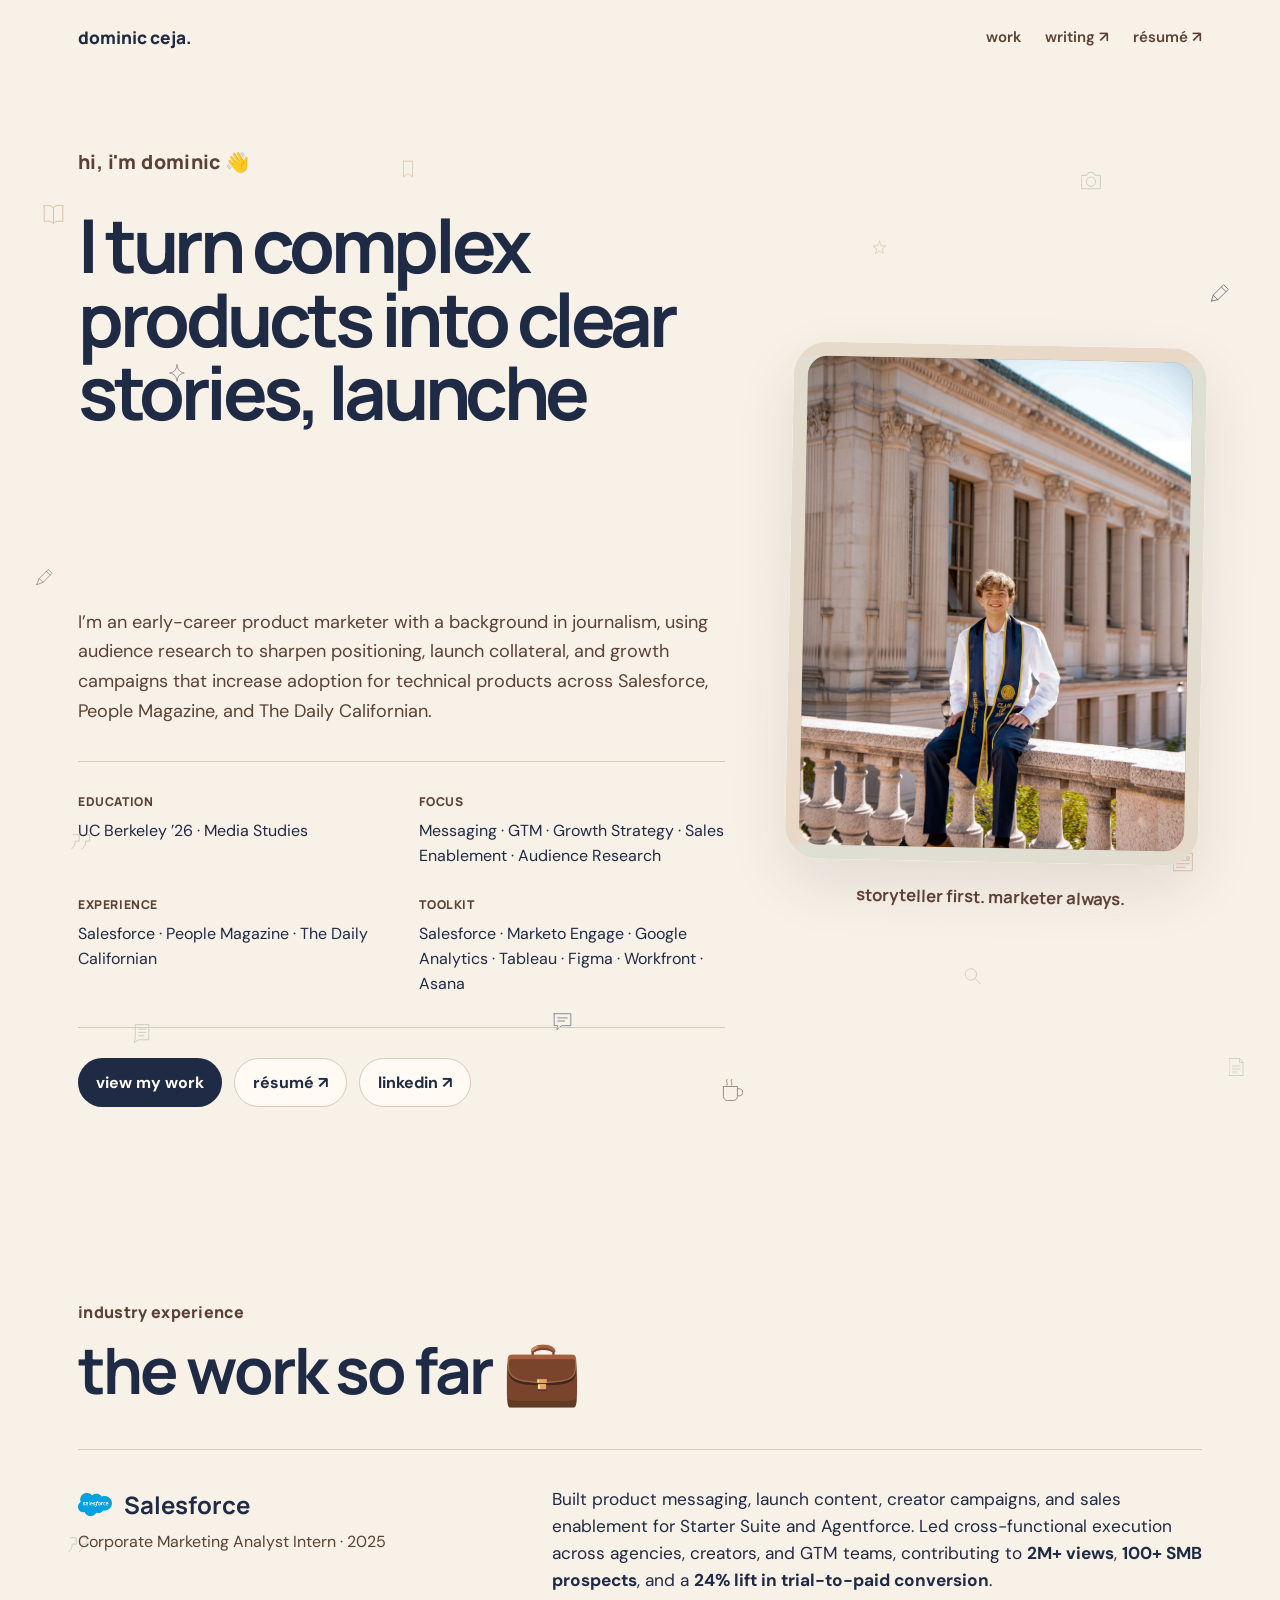
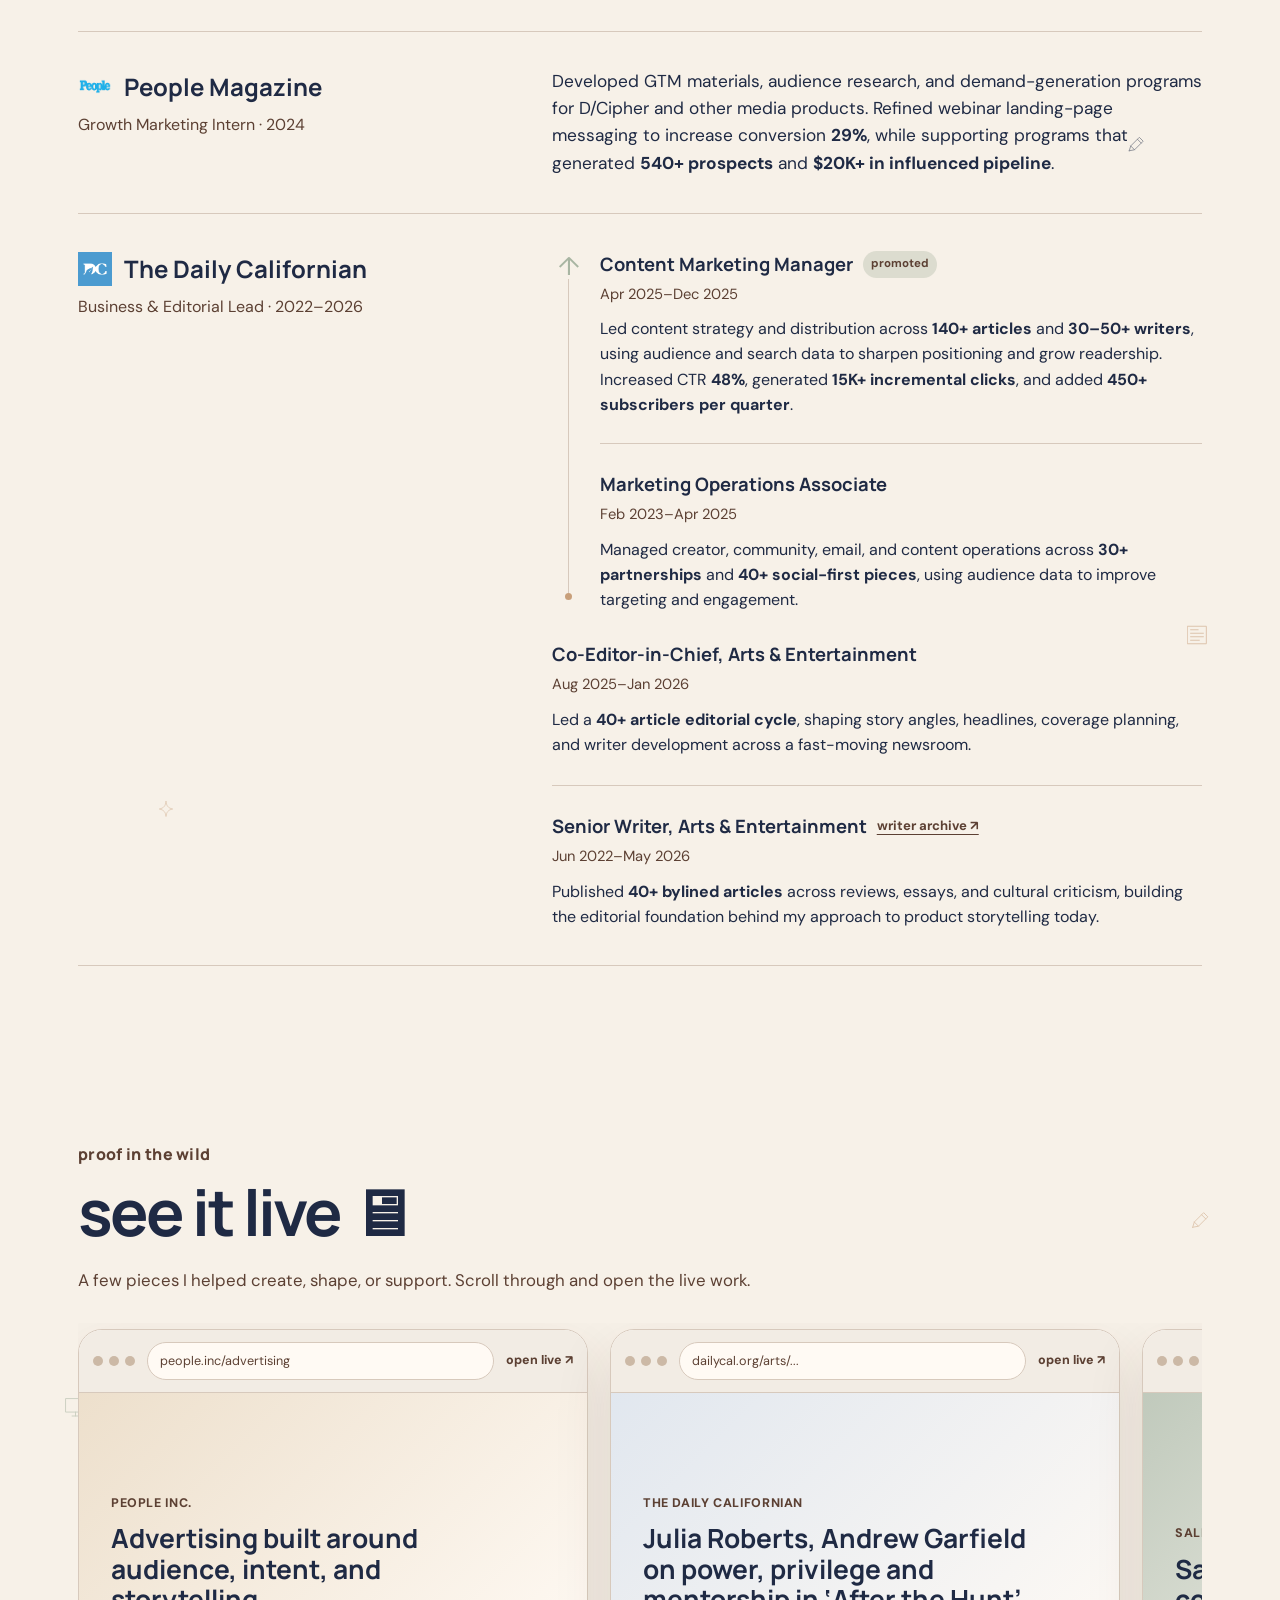
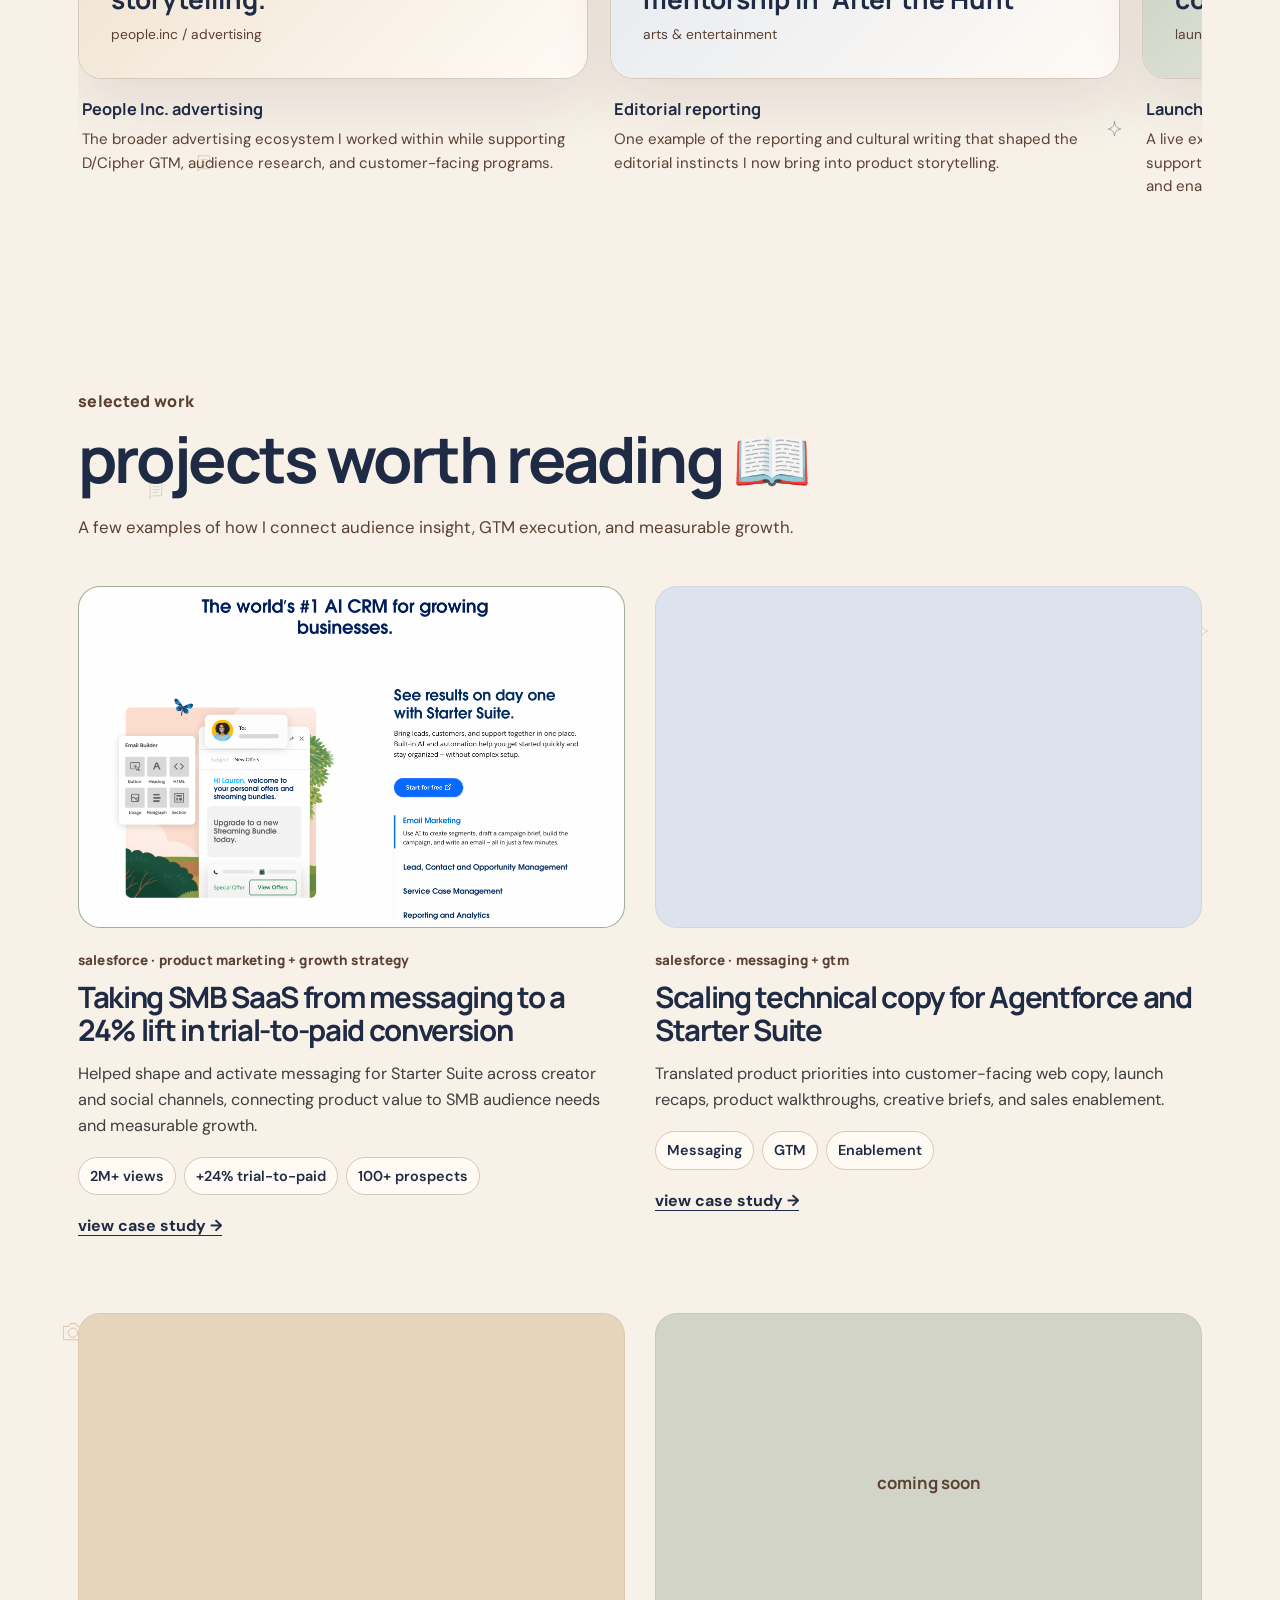
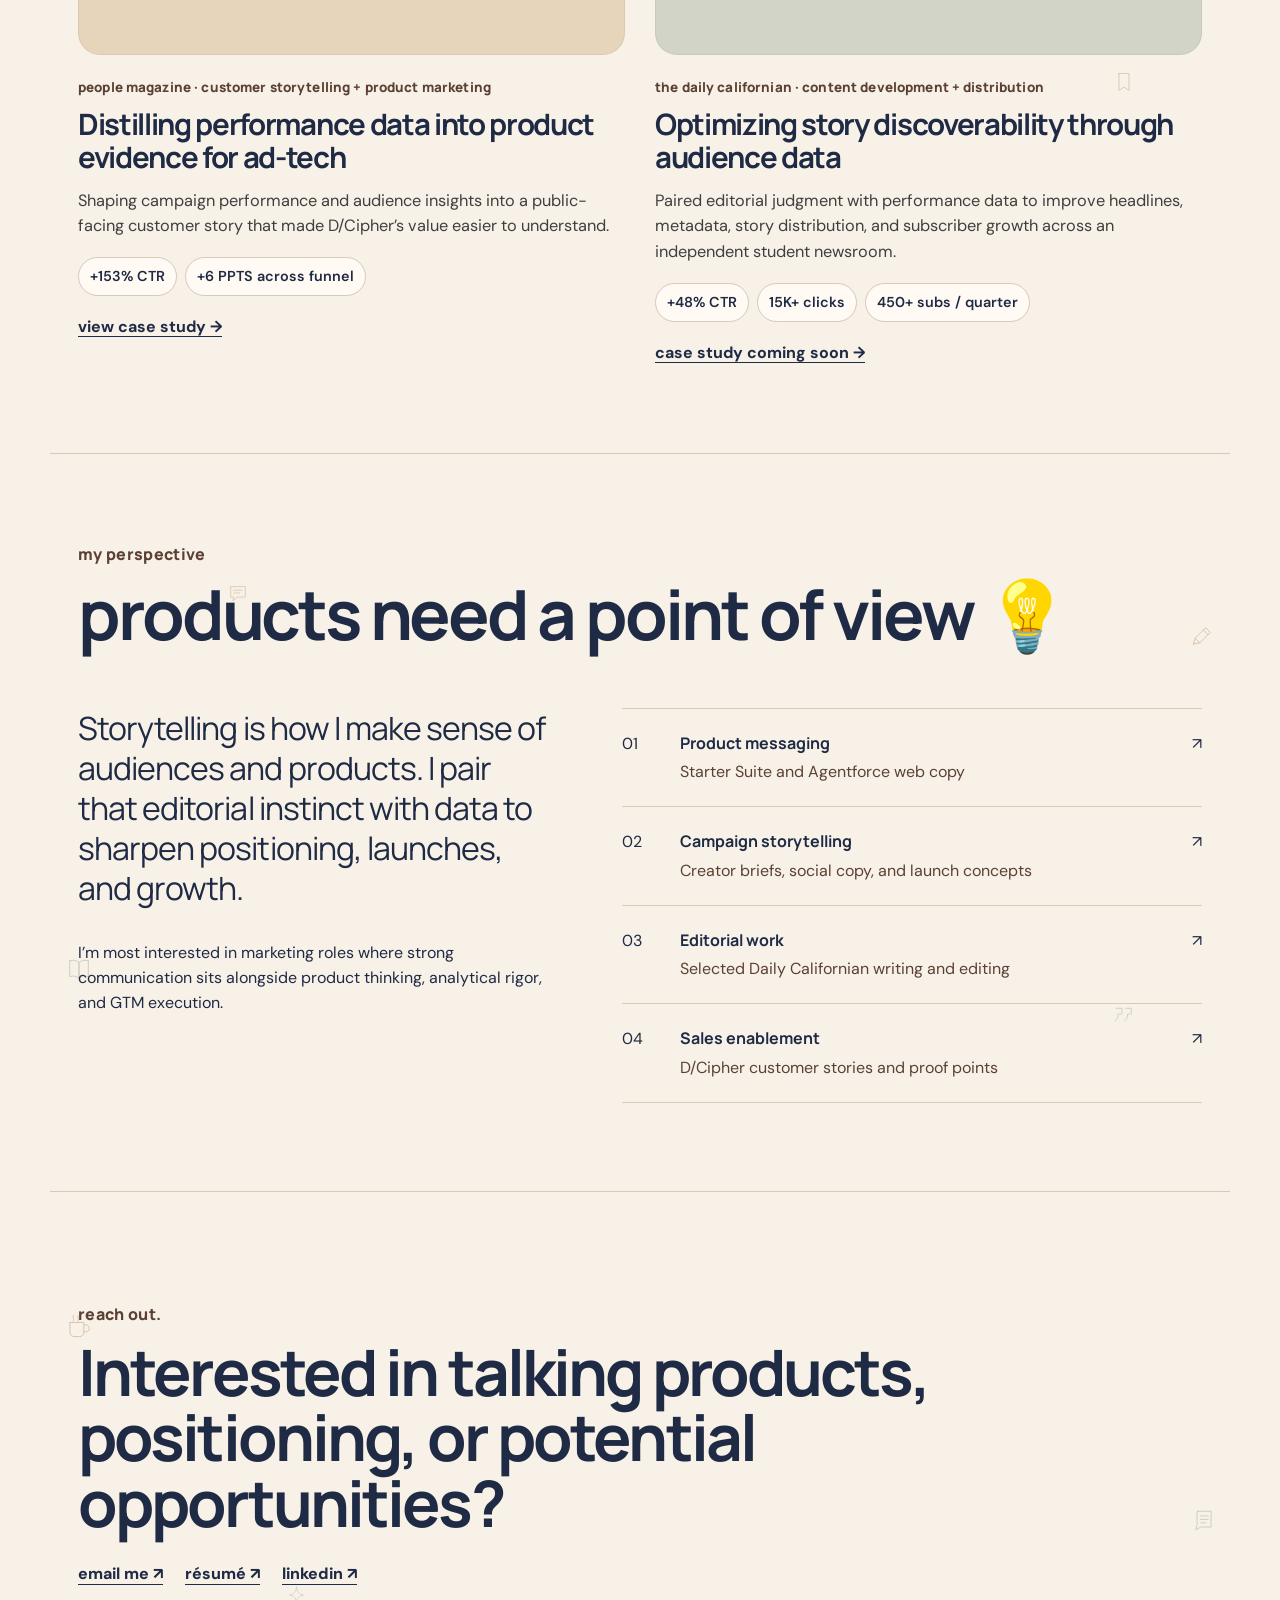
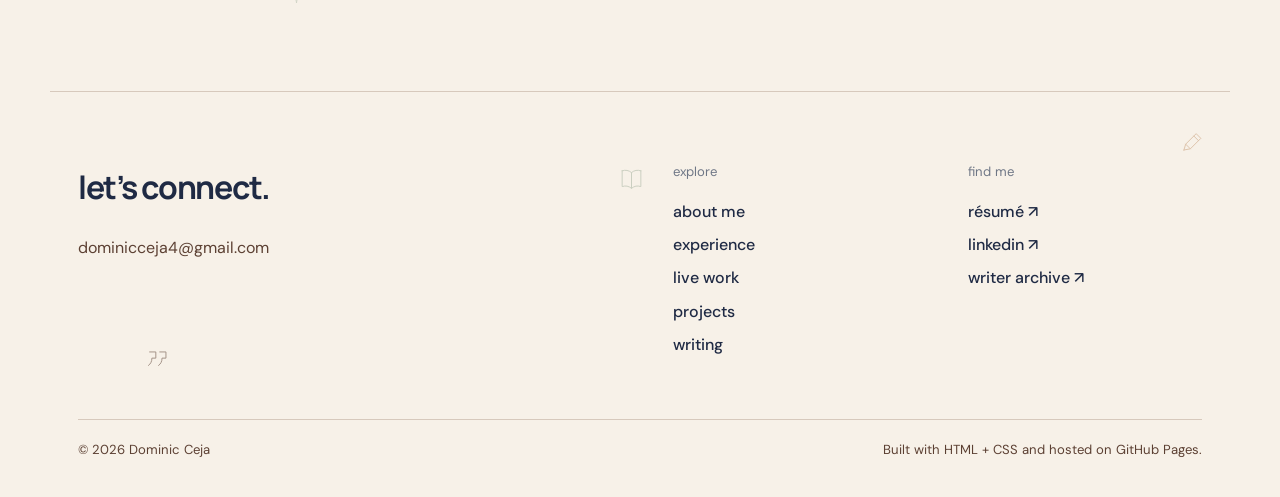
==== commit 47000797: "Update index.html to final" ====
--- a/index.html
+++ b/index.html
@@ -27,7 +27,13 @@
 
     <nav>
       <a href="#work">work</a>
-      <a href="#writing">writing</a>
+      <a 
+        href="https://www.dailycal.org/users/profile/dominic%20ceja/"
+        target="_blank"
+        rel="noreferrer"
+      >
+        writing ↗
+      </a>
 
       <a
         href="assets/Dominic-Ceja-Resume.pdf"
--- a/style.css
+++ b/style.css
@@ -14,26 +14,31 @@
 }
 
 
-/* ------------------------------
-   BASE
------------------------------- */
-
 * {
   box-sizing: border-box;
 }
 
+
 html {
   scroll-behavior: smooth;
 }
+
 
 body {
   margin: 0;
   background: var(--bg);
   color: var(--text);
-  font-family: "DM Sans", system-ui, -apple-system, BlinkMacSystemFont, "Segoe UI", sans-serif;
+  font-family:
+    "DM Sans",
+    system-ui,
+    -apple-system,
+    BlinkMacSystemFont,
+    "Segoe UI",
+    sans-serif;
   line-height: 1.58;
   overflow-x: hidden;
 }
+
 
 img,
 video {
@@ -41,9 +46,11 @@
   display: block;
 }
 
+
 a {
   color: inherit;
 }
+
 
 h1,
 h2,
@@ -52,6 +59,7 @@
   margin-top: 0;
 }
 
+
 h1,
 h2,
 h3 {
@@ -59,21 +67,25 @@
   letter-spacing: -.045em;
 }
 
+
 h2 {
   font-size: clamp(2.7rem, 5vw, 5.3rem);
   line-height: 1.02;
   margin-bottom: 22px;
 }
 
+
 h3 {
   font-size: clamp(1.65rem, 2.3vw, 2.25rem);
   line-height: 1.12;
   margin: 10px 0 14px;
 }
 
+
 strong {
   font-weight: 700;
 }
+
 
 
 /* ------------------------------
@@ -84,12 +96,15 @@
   max-width: var(--max);
   margin: 0 auto;
   padding: 24px 28px;
+
   display: flex;
   justify-content: space-between;
   align-items: center;
+
   position: relative;
   z-index: 20;
 }
+
 
 .brand {
   font-family: "Manrope", sans-serif;
@@ -98,11 +113,13 @@
   font-size: 1.08rem;
 }
 
+
 nav {
   display: flex;
   gap: 24px;
   flex-wrap: wrap;
 }
+
 
 nav a {
   color: var(--muted);
@@ -111,9 +128,11 @@
   font-weight: 600;
 }
 
+
 nav a:hover {
   color: var(--text);
 }
+
 
 
 /* ------------------------------
@@ -127,9 +146,11 @@
   position: relative;
 }
 
+
 .section-heading {
   margin-bottom: 46px;
 }
+
 
 .section-subhead {
   color: var(--muted);
@@ -138,18 +159,23 @@
   margin-bottom: 0;
 }
 
+
 .eyebrow {
   margin: 0 0 12px;
   color: var(--muted);
+
   font-family: "Manrope", sans-serif;
   font-weight: 800;
+
   letter-spacing: .02em;
   text-transform: lowercase;
 }
 
+
 .decorated-section {
   isolation: isolate;
 }
+
 
 .decorated-section > :not(.section-floaties) {
   position: relative;
@@ -157,6 +183,7 @@
 }
 
 
+
 /* ------------------------------
    HERO
 ------------------------------ */
@@ -166,37 +193,59 @@
   overflow: hidden;
 }
 
+
 .hero {
   min-height: 760px;
+
   display: grid;
-  grid-template-columns: minmax(0, 1.55fr) minmax(290px, .72fr);
-  gap: 70px;
+
+  grid-template-columns:
+    minmax(0, 1.22fr)
+    minmax(360px, .78fr);
+
+  gap: 64px;
+
   align-items: center;
+
   padding-top: 72px;
   padding-bottom: 105px;
 }
 
+
 .hero-copy {
   min-width: 0;
 }
+
 
 .hero-eyebrow {
   font-size: 1.22rem;
   margin-bottom: 30px;
 }
 
+
+/*
+  FINAL HERO BALANCE:
+  slightly smaller headline than before
+*/
 .typewriter-heading {
   position: relative;
-  font-size: clamp(4.25rem, 7.5vw, 7.7rem);
-  line-height: .98;
+
+  font-size:
+    clamp(3.8rem, 5.8vw, 6rem);
+
+  line-height: .99;
+
   margin: 0 0 32px;
-  letter-spacing: -.065em;
-}
+
+  letter-spacing: -.06em;
+}
+
 
 .typewriter-ghost {
   visibility: hidden;
   display: block;
 }
+
 
 .typewriter-text {
   position: absolute;
@@ -204,107 +253,283 @@
   display: block;
 }
 
+
 .hero-intro {
   max-width: 790px;
+
   color: var(--muted);
+
   font-size: 1.13rem;
   line-height: 1.65;
+
   margin-bottom: 34px;
 }
+
 
 .facts-grid {
   display: grid;
-  grid-template-columns: repeat(2, minmax(0, 1fr));
+
+  grid-template-columns:
+    repeat(2, minmax(0, 1fr));
+
   gap: 22px 36px;
+
   padding: 26px 0 30px;
+
   border-top: 1px solid var(--line);
   border-bottom: 1px solid var(--line);
 }
 
+
 .facts-grid p {
   margin: 5px 0 0;
 }
 
+
 .fact-label {
   color: var(--muted);
+
   font-family: "Manrope", sans-serif;
+
   font-weight: 800;
+
   font-size: .76rem;
+
   letter-spacing: .05em;
+
   text-transform: uppercase;
 }
+
 
 .hero-actions {
   display: flex;
   flex-wrap: wrap;
+
   gap: 12px;
+
   margin-top: 30px;
 }
+
 
 .button {
   display: inline-flex;
+
   align-items: center;
   justify-content: center;
+
   min-height: 46px;
+
   padding: 11px 18px;
+
   border-radius: 999px;
+
   text-decoration: none;
+
   font-weight: 700;
+
   transition:
     transform .18s ease,
     background .18s ease,
     color .18s ease;
 }
 
+
 .button:hover {
   transform: translateY(-2px);
 }
+
 
 .button-primary {
   background: var(--text);
   color: var(--surface);
 }
 
+
 .button-secondary {
   background: var(--surface);
   color: var(--text);
+
   border: 1px solid var(--line);
 }
+
 
 
 /* ------------------------------
    PORTRAIT
 ------------------------------ */
 
+/*
+  FINAL HERO BALANCE:
+  portrait now gets more visual weight
+*/
 .portrait-card {
   position: relative;
+
+  width: 100%;
+  max-width: 440px;
+
+  justify-self: end;
+
   transform: rotate(1.1deg);
 }
+
 
 .portrait-photo {
   aspect-ratio: 4 / 5;
+
   border-radius: 34px;
+
   overflow: hidden;
-  background: linear-gradient(145deg, var(--sage), var(--camel));
-  border: 14px solid rgba(255, 250, 244, .62);
+
+  background:
+    linear-gradient(
+      145deg,
+      var(--sage),
+      var(--camel)
+    );
+
+  border:
+    14px solid
+    rgba(255, 250, 244, .62);
+
   box-shadow: var(--shadow);
 }
+
 
 .portrait-photo img {
   width: 100%;
   height: 100%;
+
   object-fit: cover;
-  object-position: center 46%;
-}
+
+  object-position:
+    center 46%;
+}
+
 
 .microcopy {
   margin: 22px 0 0;
+
   text-align: center;
+
   color: var(--muted);
-  font-family: "Manrope", sans-serif;
+
+  font-family:
+    "Manrope",
+    sans-serif;
+
   font-weight: 700;
+
   font-size: 1.05rem;
 }
+
+
+
+/* ------------------------------
+   CUSTOM CURSOR
+------------------------------ */
+
+/*
+  Brandon-inspired interaction:
+  tiny navy dot normally,
+  expanding into a pill on project hover.
+*/
+
+.cursor-dot {
+  position: fixed;
+
+  left: 0;
+  top: 0;
+
+  width: 10px;
+  height: 10px;
+
+  border-radius: 999px;
+
+  background: var(--text);
+
+  transform:
+    translate(-50%, -50%);
+
+  pointer-events: none;
+
+  z-index: 9999;
+
+  opacity: 0;
+
+  display: flex;
+
+  align-items: center;
+  justify-content: center;
+
+  overflow: hidden;
+
+  white-space: nowrap;
+
+  transition:
+    width .18s ease,
+    height .18s ease,
+    opacity .12s ease,
+    border-radius .18s ease;
+}
+
+
+.cursor-dot.is-visible {
+  opacity: 1;
+}
+
+
+.cursor-dot.is-project {
+  width: 116px;
+  height: 30px;
+
+  border-radius: 999px;
+}
+
+
+.cursor-label {
+  color: #fff;
+
+  font-family:
+    "Manrope",
+    sans-serif;
+
+  font-size: .66rem;
+
+  font-weight: 800;
+
+  letter-spacing: .045em;
+
+  opacity: 0;
+
+  transform:
+    translateY(1px);
+
+  transition:
+    opacity .1s ease;
+}
+
+
+.cursor-dot.is-project
+.cursor-label {
+  opacity: 1;
+}
+
+
+@media
+  (hover: hover)
+  and
+  (pointer: fine) {
+
+  body.custom-cursor-active,
+  body.custom-cursor-active a,
+  body.custom-cursor-active button,
+  body.custom-cursor-active .project-card {
+    cursor: none;
+  }
+
+}
+
 
 
 /* ------------------------------
@@ -315,202 +540,287 @@
 .section-floaties,
 .footer-floaties {
   position: absolute;
+
   inset: 0;
+
   pointer-events: none;
+
   overflow: hidden;
 }
 
-.editorial-floaties {
-  z-index: 0;
-}
-
+
+.editorial-floaties,
 .section-floaties {
   z-index: 0;
 }
 
+
 .editorial-icon {
   position: absolute;
+
   width: 28px;
   height: 28px;
+
   fill: none;
+
   stroke: currentColor;
+
   stroke-width: 1.65;
+
   stroke-linecap: round;
   stroke-linejoin: round;
+
   opacity: .58;
+
   animation:
-    editorial-drift var(--float-speed, 9s)
-    ease-in-out infinite alternate;
-}
+    editorial-drift
+    var(--float-speed, 9s)
+    ease-in-out
+    infinite
+    alternate;
+}
+
 
 .icon-book {
   left: 3%;
   top: 11%;
+
   color: var(--camel);
+
   width: 31px;
+
   --x: 7px;
   --y: -6px;
   --r: 3deg;
 }
 
+
 .icon-pencil {
   left: 94%;
   top: 18%;
+
   color: var(--text);
+
   width: 32px;
+
   --x: -8px;
   --y: 7px;
   --r: -4deg;
+
   animation-delay: -1.2s;
 }
+
 
 .icon-quotes {
   left: 5%;
   top: 66%;
+
   color: var(--sage);
+
   width: 34px;
+
   --x: 8px;
   --y: 6px;
   --r: 3deg;
+
   animation-delay: -2.3s;
 }
+
 
 .icon-paper {
   left: 91%;
   top: 68%;
+
   color: var(--camel);
+
   width: 36px;
+
   --x: -7px;
   --y: -8px;
   --r: 2deg;
+
   animation-delay: -3.1s;
 }
+
 
 .icon-camera {
   left: 84%;
   top: 8%;
+
   color: var(--sage);
+
   width: 32px;
+
   --x: 6px;
   --y: 8px;
   --r: -2deg;
+
   animation-delay: -4s;
 }
+
 
 .icon-spark {
   left: 13%;
   top: 25%;
+
   color: var(--text);
+
   width: 22px;
+
   --x: -5px;
   --y: 8px;
   --r: 6deg;
+
   animation-delay: -5s;
 }
+
 
 .icon-heart {
   left: 88%;
   top: 47%;
+
   color: var(--camel);
+
   width: 25px;
+
   --x: 5px;
   --y: -7px;
   --r: -3deg;
+
   animation-delay: -2.1s;
 }
+
 
 .icon-note {
   left: 10%;
   top: 83%;
+
   color: var(--sage);
+
   width: 27px;
+
   --x: 7px;
   --y: -6px;
   --r: 2deg;
+
   animation-delay: -4.8s;
 }
+
 
 .icon-coffee {
   left: 56%;
   top: 88%;
+
   color: var(--muted);
+
   width: 28px;
+
   --x: -6px;
   --y: 5px;
   --r: -2deg;
+
   animation-delay: -1.8s;
 }
+
 
 .icon-magnify {
   left: 75%;
   top: 78%;
+
   color: var(--sage);
+
   width: 25px;
+
   --x: 5px;
   --y: -6px;
   --r: 4deg;
+
   animation-delay: -3.8s;
 }
+
 
 .icon-bookmark {
   left: 31%;
   top: 7%;
+
   color: var(--camel);
+
   width: 22px;
+
   --x: -5px;
   --y: 6px;
   --r: -3deg;
+
   animation-delay: -5.7s;
 }
+
 
 .icon-bubble {
   left: 43%;
   top: 82%;
+
   color: var(--text);
+
   width: 25px;
+
   --x: 6px;
   --y: -5px;
   --r: 2deg;
+
   animation-delay: -3.4s;
 }
 
-
-/* new density additions */
 
 .icon-star-extra {
   left: 68%;
   top: 14%;
+
   color: var(--camel);
+
   width: 19px;
+
   --x: 5px;
   --y: -7px;
   --r: 5deg;
+
   animation-delay: -4.6s;
 }
+
 
 .icon-pen-extra {
   left: 2.5%;
   top: 43%;
+
   color: var(--muted);
+
   width: 23px;
+
   --x: 6px;
   --y: 5px;
   --r: -4deg;
+
   animation-delay: -6.1s;
 }
+
 
 .icon-page-extra {
   right: 2.5%;
   top: 86%;
+
   color: var(--sage);
+
   width: 24px;
+
   --x: -5px;
   --y: -6px;
   --r: 3deg;
+
   animation-delay: -2.7s;
 }
 
+
 @keyframes editorial-drift {
+
   0% {
     transform:
       translate3d(0, 0, 0)
@@ -524,7 +834,9 @@
         calc(var(--y, -7px) * .55),
         0
       )
-      rotate(calc(var(--r, 3deg) * .5));
+      rotate(
+        calc(var(--r, 3deg) * .5)
+      );
   }
 
   100% {
@@ -534,9 +846,13 @@
         var(--y, -7px),
         0
       )
-      rotate(var(--r, 3deg));
-  }
-}
+      rotate(
+        var(--r, 3deg)
+      );
+  }
+
+}
+
 
 
 /* ------------------------------
@@ -544,147 +860,231 @@
 ------------------------------ */
 
 .experience-list {
-  border-top: 1px solid var(--line);
-}
+  border-top:
+    1px solid var(--line);
+}
+
 
 .experience-card {
   display: grid;
-  grid-template-columns: .78fr 1.22fr;
+
+  grid-template-columns:
+    .78fr 1.22fr;
+
   gap: 58px;
+
   padding: 36px 0;
-  border-bottom: 1px solid var(--line);
+
+  border-bottom:
+    1px solid var(--line);
+
   align-items: start;
 }
+
 
 .company-heading {
   display: flex;
+
   align-items: center;
+
   gap: 12px;
+
   margin-bottom: 4px;
 }
+
 
 .company-logo {
   display: block;
+
   width: 34px;
   height: 34px;
+
   object-fit: contain;
+
   flex-shrink: 0;
 }
 
+
 .company {
-  font-family: "Manrope", sans-serif;
+  font-family:
+    "Manrope",
+    sans-serif;
+
   font-weight: 700;
+
   font-size: 1.5rem;
+
   margin: 0;
 }
+
 
 .role {
   color: var(--muted);
+
   margin: 6px 0 0;
 }
+
 
 .experience-card > p {
   margin: 0;
+
   font-size: 1.08rem;
 }
+
 
 .experience-card-stacked {
   align-items: start;
 }
 
+
 .role-stack {
   display: grid;
+
   gap: 28px;
 }
+
 
 .role-block + .role-block {
   padding-top: 26px;
-  border-top: 1px solid var(--line);
-}
+
+  border-top:
+    1px solid var(--line);
+}
+
 
 .role-heading {
   display: flex;
+
   align-items: center;
+
   gap: 10px;
+
   flex-wrap: wrap;
 }
 
+
 .role-title {
-  font-family: "Manrope", sans-serif;
+  font-family:
+    "Manrope",
+    sans-serif;
+
   font-weight: 700;
+
   font-size: 1.15rem;
+
   margin: 0;
 }
+
 
 .role-dates {
   color: var(--muted);
+
   font-size: .92rem;
+
   margin: 4px 0 10px;
 }
+
 
 .role-block p:last-child {
   margin-bottom: 0;
 }
 
+
 .promotion-badge {
   display: inline-flex;
+
   align-items: center;
+
   padding: 4px 8px;
+
   border-radius: 999px;
-  background: rgba(168, 181, 162, .35);
+
+  background:
+    rgba(168, 181, 162, .35);
+
   color: var(--muted);
+
   font-size: .72rem;
+
   font-weight: 700;
 }
+
 
 .promotion-group {
   display: grid;
-  grid-template-columns: 34px 1fr;
+
+  grid-template-columns:
+    34px 1fr;
+
   gap: 14px;
+
   align-items: stretch;
 }
+
 
 .promotion-rail {
   position: relative;
+
   min-height: 100%;
+
   display: flex;
+
   flex-direction: column;
+
   align-items: center;
+
   padding-top: 4px;
   padding-bottom: 12px;
 }
 
+
 .promotion-arrow {
   font-size: 1.6rem;
+
   line-height: 1;
+
   color: var(--sage);
 }
+
 
 .promotion-line {
   width: 1px;
+
   flex: 1;
+
   min-height: 120px;
+
   background: var(--line);
 }
+
 
 .promotion-start-dot {
   width: 7px;
   height: 7px;
+
   border-radius: 50%;
+
   background: var(--camel);
 }
+
 
 .promotion-roles {
   display: grid;
+
   gap: 26px;
 }
+
 
 .archive-link {
   color: var(--muted);
+
   font-size: .82rem;
+
   font-weight: 700;
+
   text-underline-offset: 4px;
 }
+
 
 
 /* ------------------------------
@@ -695,187 +1095,275 @@
   opacity: .56;
 }
 
+
 .exp-quote {
   left: 1.2%;
   top: 22%;
+
   color: var(--sage);
+
   width: 28px;
+
   --x: 7px;
   --y: -6px;
+
   --float-speed: 9.3s;
 }
+
 
 .exp-paper {
   right: 1.5%;
   top: 70%;
+
   color: var(--camel);
+
   width: 30px;
+
   --x: -6px;
   --y: 7px;
+
   --float-speed: 8.6s;
 }
+
 
 .exp-pencil {
   right: 7%;
   top: 36%;
+
   color: var(--text);
+
   width: 23px;
+
   --x: -5px;
   --y: -7px;
+
   --float-speed: 9.7s;
 }
+
 
 .exp-spark {
   left: 9%;
   top: 82%;
+
   color: var(--camel);
+
   width: 20px;
+
   --x: 5px;
   --y: -5px;
+
   --float-speed: 8.4s;
 }
+
 
 .live-monitor {
   left: 1%;
   top: 40%;
+
   color: var(--sage);
+
   width: 27px;
+
   --x: 6px;
   --y: -7px;
 }
+
 
 .live-pencil {
   right: 1.5%;
   top: 18%;
+
   color: var(--camel);
+
   width: 25px;
+
   --x: -6px;
   --y: 7px;
 }
+
 
 .live-spark {
   right: 9%;
   top: 78%;
+
   color: var(--text);
+
   width: 19px;
+
   --x: -5px;
   --y: -6px;
 }
+
 
 .live-note-extra {
   left: 12%;
   top: 82%;
+
   color: var(--camel);
+
   width: 23px;
+
   --x: 5px;
   --y: -6px;
+
   animation-delay: -4.2s;
 }
+
 
 .work-camera {
   left: .7%;
   top: 58%;
+
   color: var(--camel);
+
   width: 30px;
+
   --x: 6px;
   --y: -8px;
+
   --float-speed: 10.1s;
 }
+
 
 .work-spark {
   right: 1.5%;
   top: 18%;
+
   color: var(--sage);
+
   width: 22px;
+
   --x: -5px;
   --y: 6px;
+
   --float-speed: 8.2s;
 }
+
 
 .work-note {
   left: 8%;
   top: 10%;
+
   color: var(--sage);
+
   width: 23px;
+
   --x: 5px;
   --y: -6px;
+
   animation-delay: -2.5s;
 }
+
 
 .work-bookmark {
   right: 8%;
   top: 78%;
+
   color: var(--camel);
+
   width: 24px;
+
   --x: -6px;
   --y: 7px;
+
   --float-speed: 8.8s;
+
   animation-delay: -5.2s;
 }
+
 
 .writing-book {
   left: 1.2%;
   top: 68%;
+
   color: var(--sage);
+
   width: 30px;
+
   --x: 6px;
   --y: -5px;
 }
+
 
 .writing-pencil {
   right: 1.3%;
   top: 23%;
+
   color: var(--camel);
+
   width: 28px;
+
   --x: -7px;
   --y: 6px;
 }
+
 
 .writing-quotes {
   right: 8%;
   top: 74%;
+
   color: var(--sage);
+
   width: 25px;
+
   --x: -6px;
   --y: -5px;
 }
+
 
 .writing-note-extra {
   left: 15%;
   top: 17%;
+
   color: var(--camel);
+
   width: 22px;
+
   --x: 5px;
   --y: -6px;
+
   animation-delay: -3.7s;
 }
+
 
 .contact-coffee {
   left: 1%;
   top: 24%;
+
   color: var(--camel);
+
   width: 31px;
+
   --x: 7px;
   --y: -7px;
 }
+
 
 .contact-note {
   right: 1%;
   top: 63%;
+
   color: var(--sage);
+
   width: 29px;
+
   --x: -6px;
   --y: 6px;
 }
+
 
 .contact-spark {
   left: 20%;
   top: 78%;
+
   color: var(--sage);
+
   width: 21px;
+
   --x: 5px;
   --y: -6px;
 }
+
 
 
 /* ------------------------------
@@ -886,121 +1374,201 @@
   padding-bottom: 78px;
 }
 
+
 .live-heading {
   margin-bottom: 30px;
 }
 
+
 .live-carousel {
   display: flex;
+
   gap: 22px;
+
   overflow-x: auto;
+
   padding: 6px 4px 24px;
-  scroll-snap-type: x proximity;
+
+  scroll-snap-type:
+    x proximity;
+
   scrollbar-width: thin;
-  scrollbar-color: var(--muted) rgba(92, 64, 51, .10);
-}
+
+  scrollbar-color:
+    var(--muted)
+    rgba(92, 64, 51, .10);
+}
+
 
 .live-carousel::-webkit-scrollbar {
   height: 7px;
 }
 
+
 .live-carousel::-webkit-scrollbar-track {
-  background: rgba(92, 64, 51, .08);
+  background:
+    rgba(92, 64, 51, .08);
+
   border-radius: 999px;
 }
 
+
 .live-carousel::-webkit-scrollbar-thumb {
-  background: rgba(92, 64, 51, .65);
+  background:
+    rgba(92, 64, 51, .65);
+
   border-radius: 999px;
 }
 
+
 .live-card {
-  flex: 0 0 min(510px, 78vw);
+  flex:
+    0 0 min(510px, 78vw);
+
   scroll-snap-align: start;
 }
+
 
 .live-browser {
   background: #fff;
-  border: 1px solid var(--line);
+
+  border:
+    1px solid var(--line);
+
   border-radius: 24px;
+
   overflow: hidden;
+
   box-shadow: var(--shadow);
 }
+
 
 .live-browser-toolbar {
   min-height: 62px;
+
   display: grid;
-  grid-template-columns: auto minmax(0, 1fr) auto;
+
+  grid-template-columns:
+    auto minmax(0, 1fr) auto;
+
   align-items: center;
+
   gap: 12px;
+
   padding: 12px 14px;
+
   background: #F2ECE4;
-  border-bottom: 1px solid var(--line);
-}
+
+  border-bottom:
+    1px solid var(--line);
+}
+
 
 .live-browser-dots {
   display: flex;
+
   gap: 6px;
 }
+
 
 .live-browser-dots i {
   display: block;
+
   width: 10px;
   height: 10px;
+
   border-radius: 50%;
+
   background: #CCB9A6;
 }
+
 
 .live-browser-url {
   min-width: 0;
+
   padding: 8px 12px;
-  border: 1px solid var(--line);
+
+  border:
+    1px solid var(--line);
+
   border-radius: 999px;
+
   background: var(--surface);
+
   color: var(--muted);
+
   font-size: .79rem;
+
   white-space: nowrap;
+
   overflow: hidden;
+
   text-overflow: ellipsis;
 }
+
 
 .live-open {
   color: var(--muted);
+
   text-decoration: none;
+
   font-size: .78rem;
+
   font-weight: 800;
+
   white-space: nowrap;
 }
+
 
 .live-screen {
   min-height: 285px;
+
   padding: 32px;
+
   display: flex;
+
   flex-direction: column;
+
   justify-content: flex-end;
+
   gap: 10px;
+
   text-decoration: none;
 }
+
 
 .live-screen strong {
   max-width: 400px;
-  font-family: "Manrope", sans-serif;
+
+  font-family:
+    "Manrope",
+    sans-serif;
+
   font-size: 1.65rem;
+
   line-height: 1.15;
 }
+
 
 .live-screen > span:last-child {
   color: var(--muted);
+
   font-size: .86rem;
 }
+
 
 .live-screen-label {
   color: var(--muted);
+
   font-size: .78rem;
+
   font-weight: 800;
+
   text-transform: uppercase;
+
   letter-spacing: .05em;
 }
+
 
 .live-screen-people {
   background:
@@ -1011,6 +1579,7 @@
     );
 }
 
+
 .live-screen-dailycal {
   background:
     linear-gradient(
@@ -1020,6 +1589,7 @@
     );
 }
 
+
 .live-screen-slack {
   background:
     linear-gradient(
@@ -1029,6 +1599,7 @@
     );
 }
 
+
 .live-screen-salesforce {
   background:
     linear-gradient(
@@ -1038,20 +1609,29 @@
     );
 }
 
+
 .live-caption {
   padding: 18px 4px 0;
 }
 
+
 .live-caption strong {
-  font-family: "Manrope", sans-serif;
+  font-family:
+    "Manrope",
+    sans-serif;
+
   font-size: 1.02rem;
 }
+
 
 .live-caption p {
   color: var(--muted);
+
   margin: 5px 0 0;
+
   font-size: .94rem;
 }
+
 
 
 /* ------------------------------
@@ -1060,96 +1640,166 @@
 
 .project-grid {
   display: grid;
-  grid-template-columns: repeat(2, minmax(0, 1fr));
+
+  grid-template-columns:
+    repeat(2, minmax(0, 1fr));
+
   gap: 74px 30px;
 }
+
 
 .project-card {
   min-width: 0;
 }
 
+
 .project-visual {
   aspect-ratio: 16 / 10;
+
   border-radius: 22px;
+
   margin-bottom: 22px;
+
   display: grid;
+
   place-items: center;
+
   color: #555;
+
   font-weight: 600;
+
   overflow: hidden;
-  border: 1px solid rgba(92, 64, 51, .08);
-}
+
+  border:
+    1px solid
+    rgba(92, 64, 51, .08);
+}
+
 
 .project-visual img,
 .project-visual video {
   width: 100%;
   height: 100%;
+
   object-fit: cover;
 }
 
+
+/*
+  SMB visual moved upward
+  by only a few pixels.
+*/
 .visual-one {
   background: var(--sage);
 }
 
+
+.visual-one img {
+  transform:
+    translateY(-3px)
+    scale(1.012);
+}
+
+
 .visual-two {
   background: var(--blue-soft);
 }
 
+
 .visual-three {
   background: #E7D5BB;
 }
 
+
+/*
+  Daily Cal coming-soon visual:
+  light version of portfolio sage.
+*/
 .visual-four {
-  background: #DFD5C8;
-}
+  background:
+    rgba(168, 181, 162, .48);
+}
+
 
 .coming-soon {
   color: var(--muted);
-  font-family: "Manrope", sans-serif;
+
+  font-family:
+    "Manrope",
+    sans-serif;
+
   font-weight: 700;
+
   font-size: 1.05rem;
 }
+
 
 .project-meta {
   color: var(--muted);
-  font-family: "Manrope", sans-serif;
+
+  font-family:
+    "Manrope",
+    sans-serif;
+
   font-size: .84rem;
+
   font-weight: 800;
+
   text-transform: lowercase;
+
   letter-spacing: .01em;
 }
+
 
 .project-card p {
   color: #3f3f3f;
+
   font-size: 1.02rem;
 }
+
 
 .metrics {
   display: flex;
+
   flex-wrap: wrap;
+
   gap: 8px;
+
   margin: 18px 0;
 }
+
 
 .metrics span {
   padding: 7px 11px;
+
   border-radius: 999px;
+
   background: var(--surface);
-  border: 1px solid var(--line);
+
+  border:
+    1px solid var(--line);
+
   font-size: .9rem;
+
   font-weight: 600;
 }
+
 
 .text-link {
   display: inline-block;
+
   font-weight: 700;
+
   text-decoration-thickness: 1px;
+
   text-underline-offset: 4px;
 }
+
 
 .coming-link {
   text-decoration: underline;
 }
+
 
 
 /* ------------------------------
@@ -1158,62 +1808,100 @@
 
 .writing-section,
 .contact {
-  border-top: 1px solid var(--line);
-}
+  border-top:
+    1px solid var(--line);
+}
+
 
 .perspective-heading {
   margin-bottom: 58px;
 }
 
+
 .perspective-title {
   white-space: nowrap;
-  font-size: clamp(2.4rem, 5.4vw, 5.25rem);
-}
+
+  font-size:
+    clamp(2.4rem, 5.4vw, 5.25rem);
+}
+
 
 .writing-layout {
   display: grid;
-  grid-template-columns: .9fr 1.1fr;
+
+  grid-template-columns:
+    .9fr 1.1fr;
+
   gap: 70px;
 }
 
+
 .big-copy {
-  font-family: "Manrope", sans-serif;
-  font-size: clamp(1.6rem, 2.5vw, 2.45rem);
+  font-family:
+    "Manrope",
+    sans-serif;
+
+  font-size:
+    clamp(1.6rem, 2.5vw, 2.45rem);
+
   line-height: 1.25;
+
   letter-spacing: -.03em;
 }
+
 
 .writing-intro > p:last-child {
   max-width: 570px;
 }
 
+
 .writing-list {
-  border-top: 1px solid var(--line);
-}
+  border-top:
+    1px solid var(--line);
+}
+
 
 .writing-item {
   display: grid;
-  grid-template-columns: 42px 1fr auto;
+
+  grid-template-columns:
+    42px 1fr auto;
+
   gap: 16px;
+
   align-items: start;
+
   padding: 22px 0;
-  border-bottom: 1px solid var(--line);
+
+  border-bottom:
+    1px solid var(--line);
+
   text-decoration: none;
-  transition: transform .18s ease;
-}
+
+  transition:
+    transform .18s ease;
+}
+
 
 .writing-item:hover {
-  transform: translateX(4px);
-}
+  transform:
+    translateX(4px);
+}
+
 
 .writing-item strong {
-  font-family: "Manrope", sans-serif;
-}
+  font-family:
+    "Manrope",
+    sans-serif;
+}
+
 
 .writing-item p {
   margin: 3px 0 0;
+
   color: var(--muted);
 }
+
 
 
 /* ------------------------------
@@ -1225,21 +1913,29 @@
   padding-bottom: 105px;
 }
 
+
 .contact h2 {
   max-width: 850px;
 }
 
+
 .contact-links {
   display: flex;
+
   gap: 22px;
+
   margin-top: 26px;
+
   flex-wrap: wrap;
 }
+
 
 .contact-links a {
   font-weight: 800;
+
   text-underline-offset: 5px;
 }
+
 
 
 /* ------------------------------
@@ -1248,110 +1944,170 @@
 
 .site-footer {
   position: relative;
+
   max-width: var(--max);
+
   margin: 0 auto;
+
   padding: 70px 28px 36px;
-  border-top: 1px solid var(--line);
-}
+
+  border-top:
+    1px solid var(--line);
+}
+
 
 .footer-grid {
   position: relative;
+
   z-index: 1;
+
   display: grid;
-  grid-template-columns: 1.6fr .7fr .7fr;
+
+  grid-template-columns:
+    1.6fr .7fr .7fr;
+
   gap: 60px;
 }
+
 
 .footer-connect {
   display: flex;
+
   flex-direction: column;
+
   align-items: flex-start;
 }
 
+
 .footer-title {
-  font-family: "Manrope", sans-serif;
+  font-family:
+    "Manrope",
+    sans-serif;
+
   font-size: 2rem;
+
   font-weight: 700;
+
   margin: 0 0 22px;
+
   letter-spacing: -.04em;
 }
+
 
 .footer-connect a {
   text-decoration: none;
+
   color: var(--muted);
 }
+
 
 .footer-column {
   display: flex;
+
   flex-direction: column;
+
   align-items: flex-start;
+
   gap: 8px;
 }
+
 
 .footer-label {
   color: var(--soft);
+
   font-size: .82rem;
+
   margin: 0 0 8px;
 }
+
 
 .footer-column a {
   text-decoration: none;
+
   font-weight: 500;
 }
+
 
 .footer-column a:hover,
 .footer-connect a:hover {
   text-decoration: underline;
+
   text-underline-offset: 4px;
 }
+
 
 .footer-bottom {
   position: relative;
+
   z-index: 1;
+
   display: flex;
+
   justify-content: space-between;
+
   gap: 18px;
+
   margin-top: 62px;
+
   padding-top: 20px;
-  border-top: 1px solid var(--line);
+
+  border-top:
+    1px solid var(--line);
+
   color: var(--muted);
+
   font-size: .82rem;
 }
+
 
 .footer-floaties {
   pointer-events: none;
 }
 
+
 .footer-icon {
   opacity: .56;
 }
+
 
 .footer-book {
   left: 48%;
   top: 18%;
+
   color: var(--sage);
+
   width: 31px;
+
   --x: 6px;
   --y: -7px;
 }
+
 
 .footer-pencil {
   right: 2%;
   top: 9%;
+
   color: var(--camel);
+
   width: 29px;
+
   --x: -7px;
   --y: 5px;
 }
+
 
 .footer-quotes {
   left: 8%;
   top: 62%;
+
   color: var(--muted);
+
   width: 27px;
+
   --x: 6px;
   --y: -5px;
 }
+
 
 
 /* ------------------------------
@@ -1362,14 +2118,19 @@
   line-height: 1.7;
 }
 
+
 .case-wrap h1,
 .case-wrap h2 {
-  font-family: "Manrope", sans-serif;
-}
+  font-family:
+    "Manrope",
+    sans-serif;
+}
+
 
 .case-wrap .eyebrow {
   font-size: .9rem;
 }
+
 
 
 /* ------------------------------
@@ -1380,22 +2141,31 @@
 
   .hero {
     grid-template-columns: 1fr;
+
     gap: 50px;
   }
+
 
   .portrait-card {
     max-width: 460px;
-  }
+
+    justify-self: start;
+  }
+
 
   .experience-card {
     grid-template-columns: 1fr;
+
     gap: 24px;
   }
+
 
   .writing-layout {
     grid-template-columns: 1fr;
+
     gap: 40px;
   }
+
 
   .perspective-title {
     white-space: normal;
@@ -1404,25 +2174,34 @@
 }
 
 
+
 @media (max-width: 820px) {
 
   .project-grid {
     grid-template-columns: 1fr;
+
     gap: 65px;
   }
+
 
   .facts-grid {
     grid-template-columns: 1fr;
   }
 
+
   .footer-grid {
-    grid-template-columns: 1fr 1fr;
+    grid-template-columns:
+      1fr 1fr;
+
     gap: 42px;
   }
 
+
   .footer-connect {
-    grid-column: 1 / -1;
-  }
+    grid-column:
+      1 / -1;
+  }
+
 
   .section-icon {
     opacity: .4;
@@ -1431,90 +2210,119 @@
 }
 
 
+
 @media (max-width: 620px) {
 
   .site-header {
     padding: 18px;
+
     flex-direction: column;
+
     align-items: flex-start;
+
     gap: 12px;
   }
+
 
   nav {
     gap: 16px;
   }
+
 
   .section {
     padding-left: 18px;
     padding-right: 18px;
   }
 
+
   .hero {
     padding-top: 45px;
+
     min-height: auto;
   }
+
 
   .hero-eyebrow {
     font-size: 1.08rem;
   }
 
+
   .typewriter-heading {
-    font-size: clamp(3.1rem, 15vw, 5rem);
-  }
+    font-size:
+      clamp(3rem, 14vw, 4.6rem);
+  }
+
 
   .portrait-card {
     max-width: 100%;
   }
 
+
   .experience-card {
     padding: 30px 0;
   }
+
 
   .company-logo {
     width: 30px;
     height: 30px;
   }
 
+
   .promotion-group {
-    grid-template-columns: 24px 1fr;
+    grid-template-columns:
+      24px 1fr;
+
     gap: 10px;
   }
+
 
   .promotion-arrow {
     font-size: 1.35rem;
   }
 
+
   .perspective-title {
-    font-size: clamp(2.1rem, 10vw, 3.4rem);
-  }
+    font-size:
+      clamp(2.1rem, 10vw, 3.4rem);
+  }
+
 
   .live-card {
     flex-basis: 88vw;
   }
 
+
   .live-browser-toolbar {
-    grid-template-columns: auto minmax(0, 1fr);
-  }
+    grid-template-columns:
+      auto minmax(0, 1fr);
+  }
+
 
   .live-open {
     grid-column: 2;
   }
 
+
   .footer-grid {
     grid-template-columns: 1fr;
   }
 
+
   .footer-connect {
     grid-column: auto;
   }
 
+
   .footer-bottom {
     flex-direction: column;
   }
 
+
   .editorial-icon {
     opacity: .38;
   }
+
 
   .icon-pencil,
   .icon-paper,
@@ -1526,18 +2334,40 @@
 }
 
 
+
+/*
+  Custom cursor is desktop-only.
+  Touch devices keep normal behavior.
+*/
+@media (hover: none),
+       (pointer: coarse) {
+
+  .cursor-dot {
+    display: none;
+  }
+
+}
+
+
+
+/* REDUCED MOTION */
+
 @media (prefers-reduced-motion: reduce) {
 
   html {
     scroll-behavior: auto;
   }
 
+
   .editorial-icon {
     animation: none;
   }
 
+
   .button,
-  .writing-item {
+  .writing-item,
+  .cursor-dot,
+  .cursor-label {
     transition: none;
   }
 
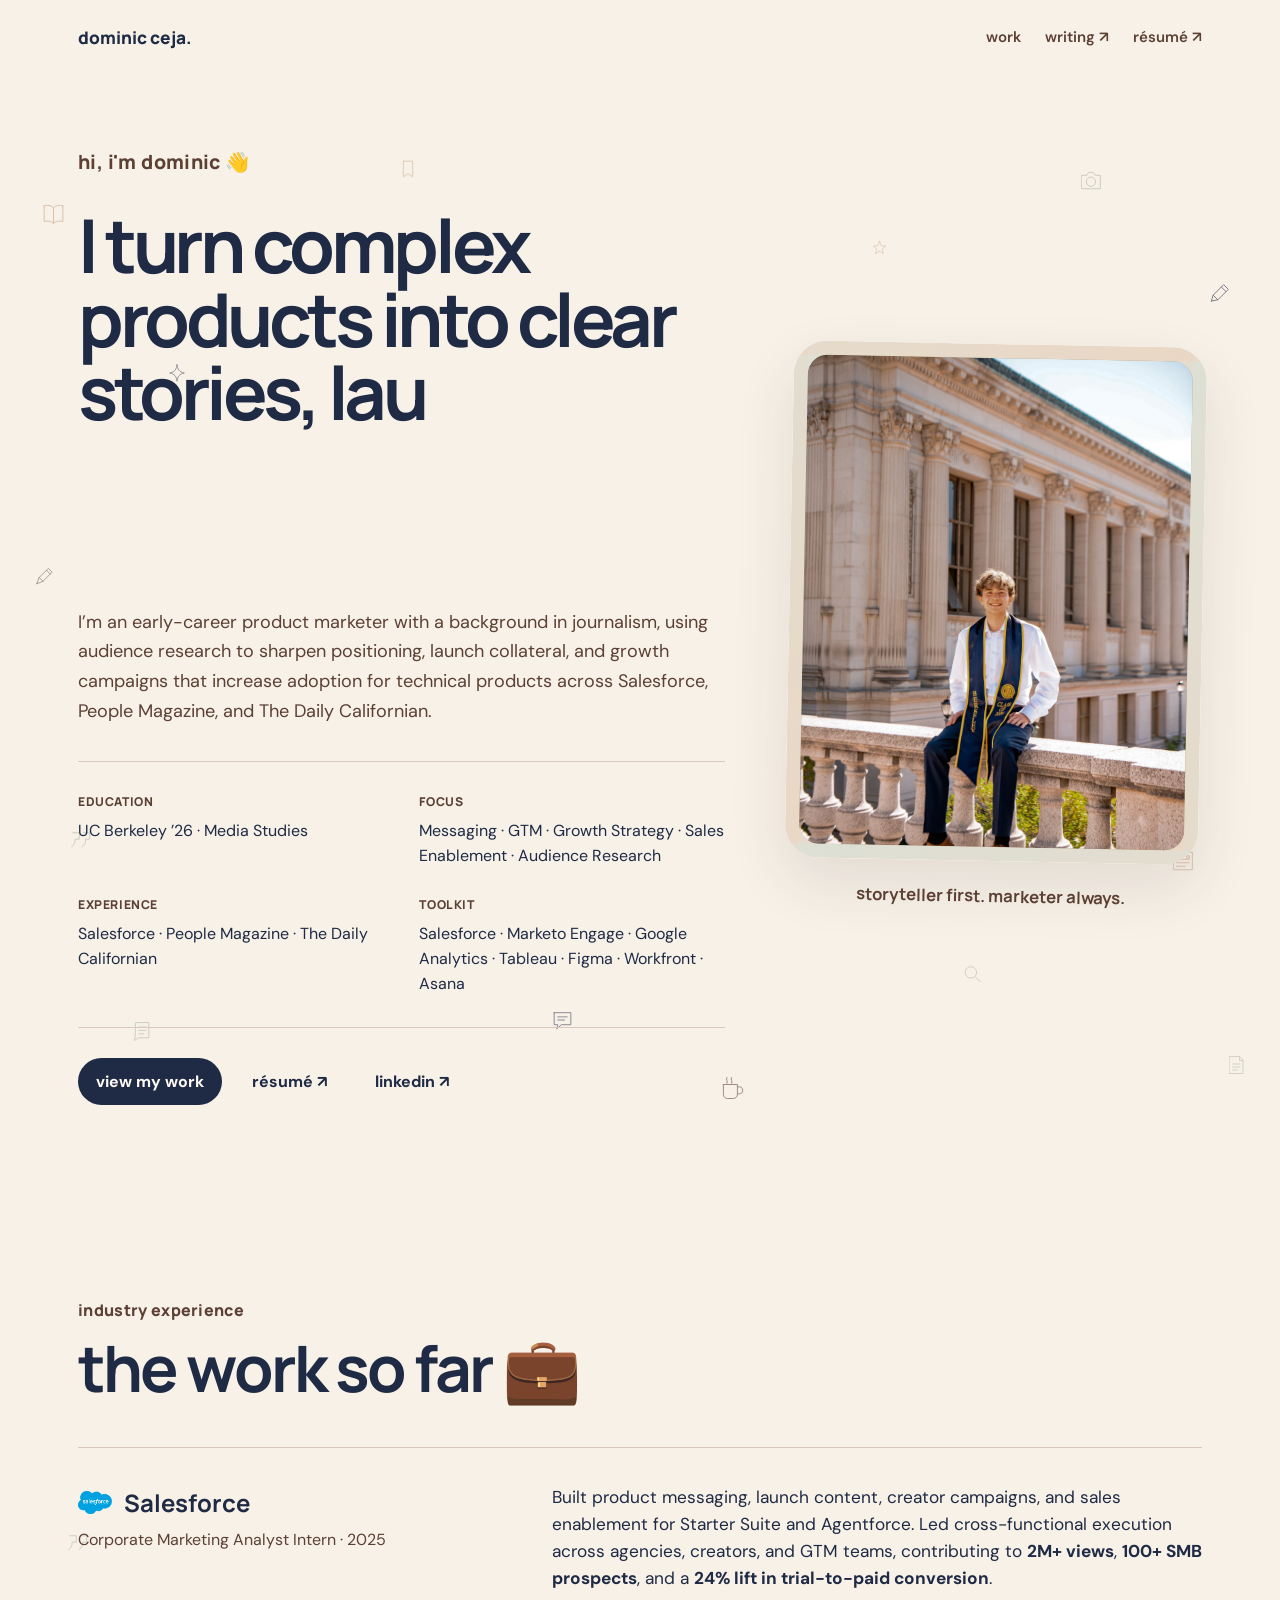
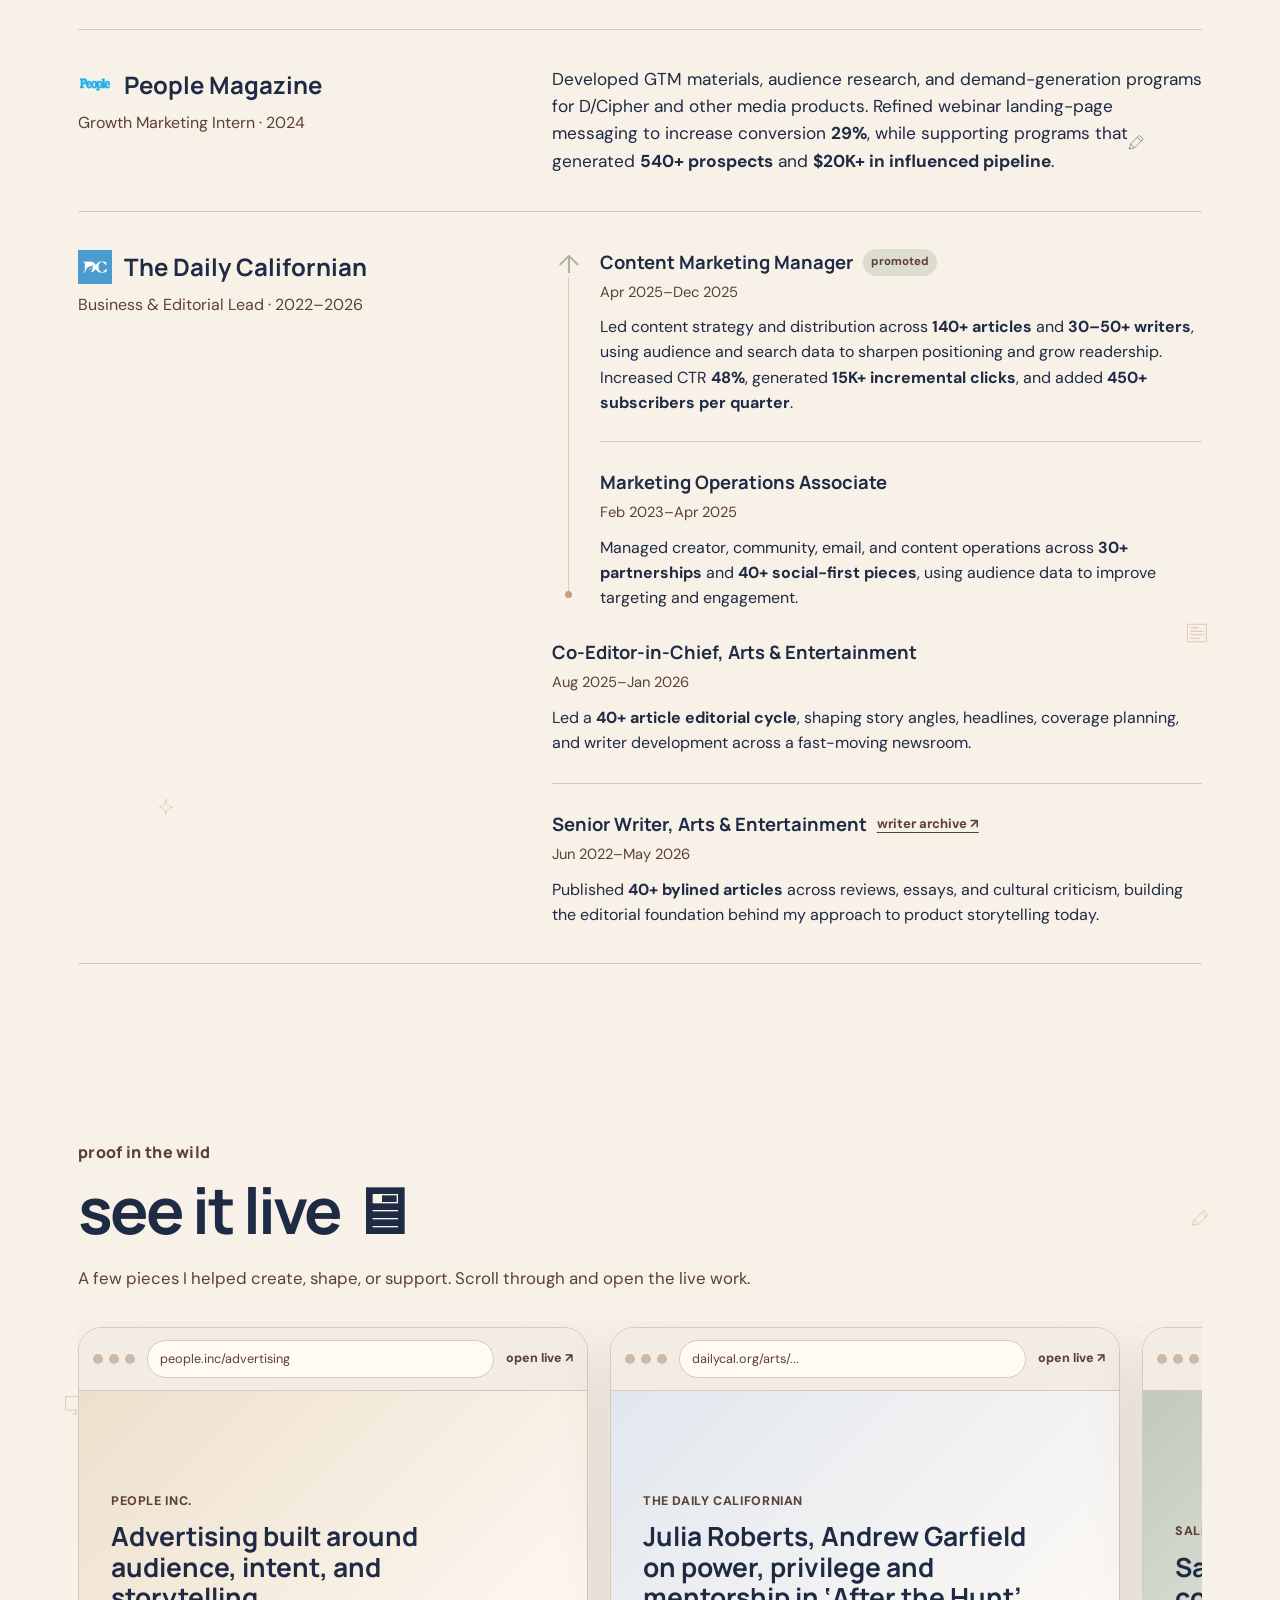
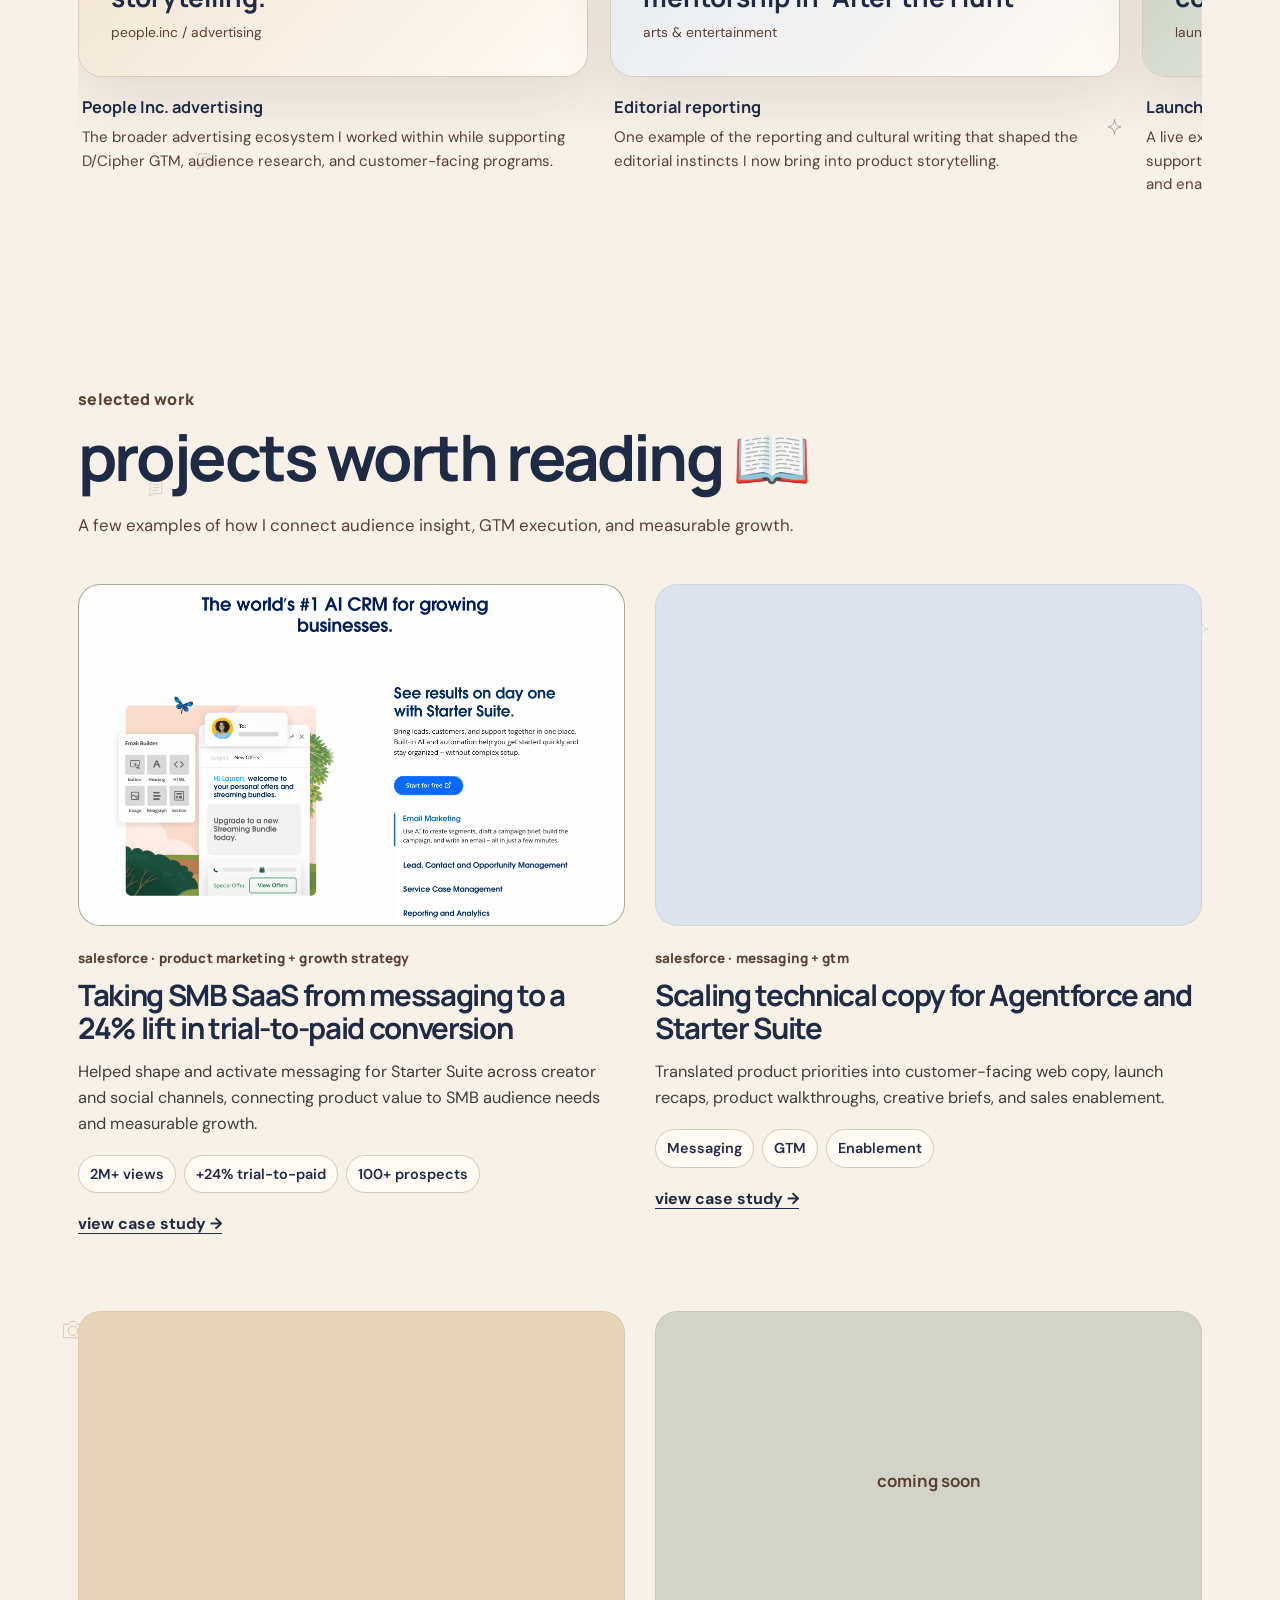
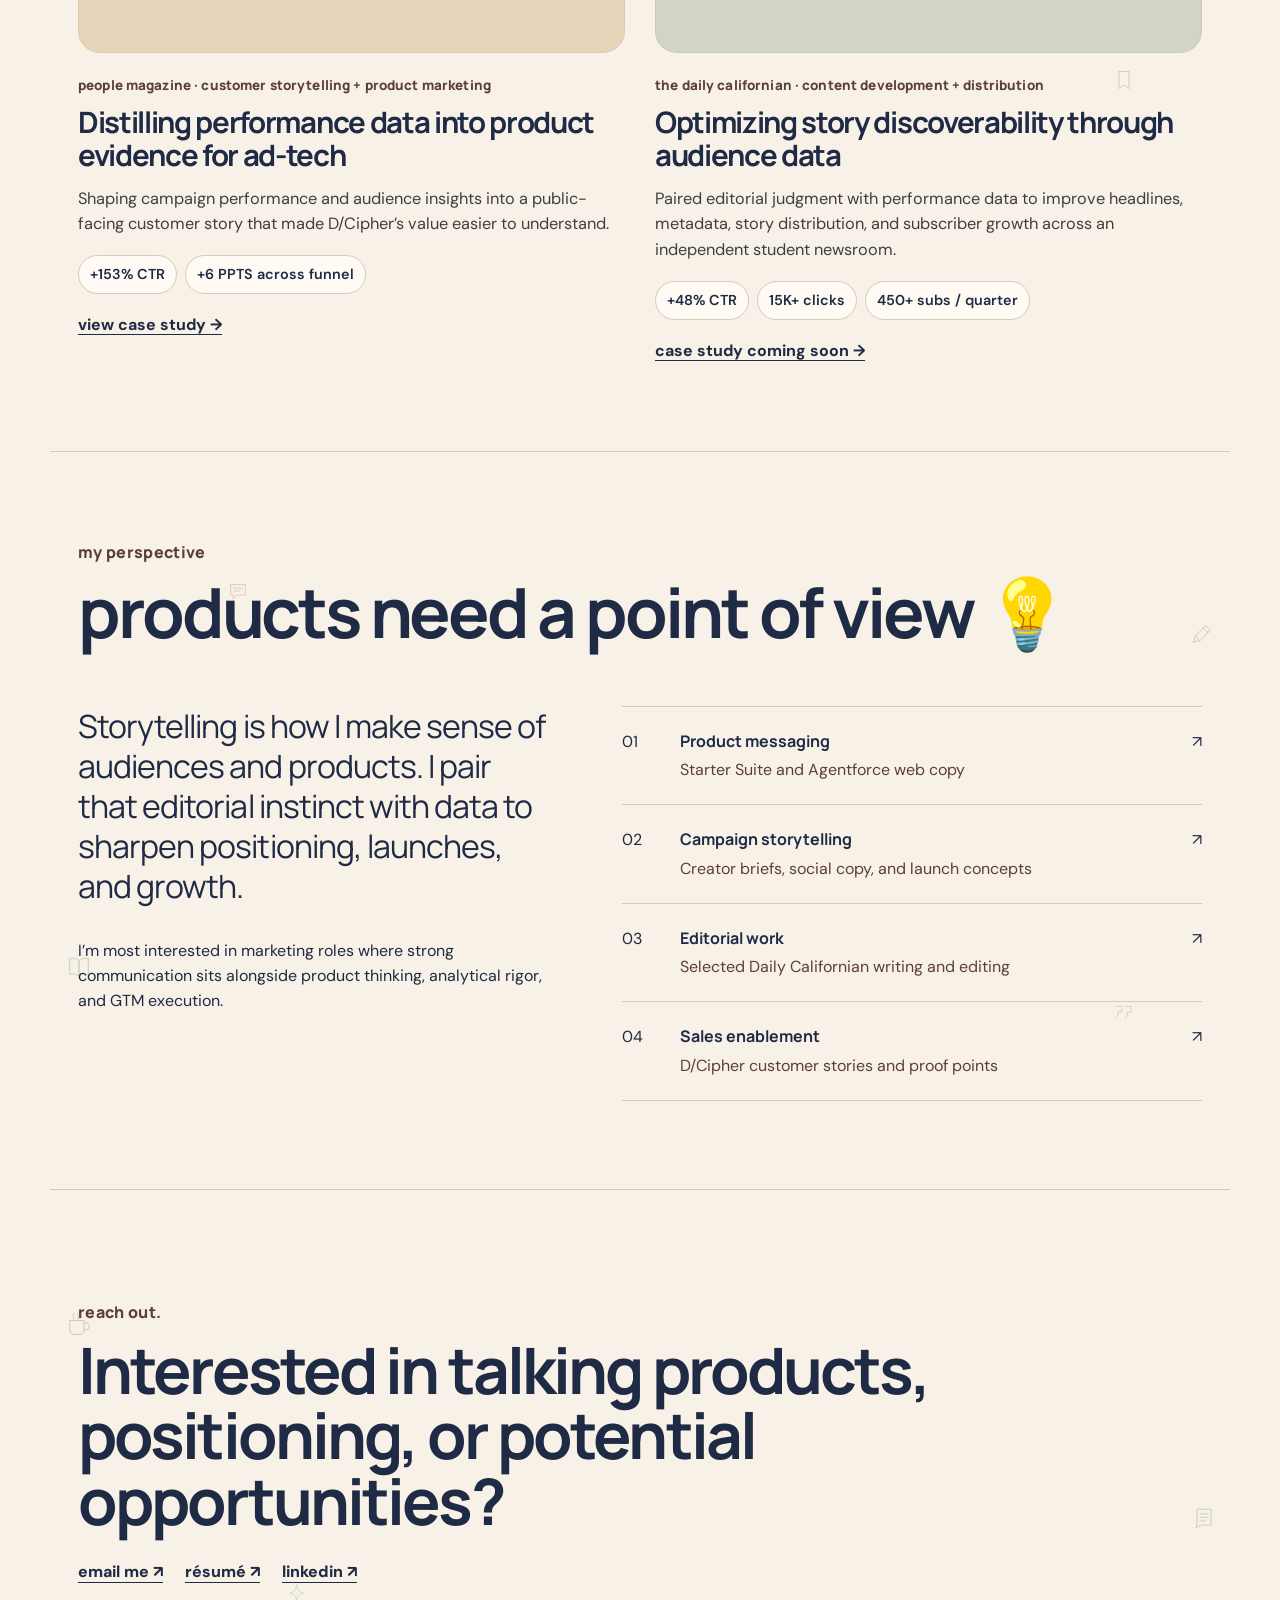
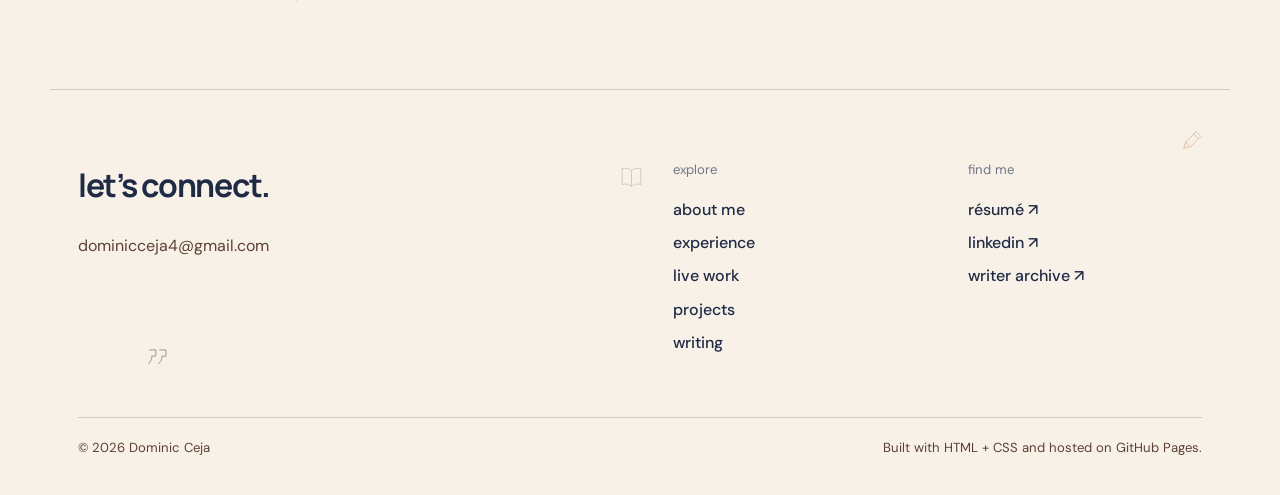
==== commit 827fab25: "Update index.html to final" ====
--- a/index.html
+++ b/index.html
@@ -202,7 +202,7 @@
             </a>
 
             <a
-              class="button button-secondary"
+              class="button button-resume"
               href="assets/Dominic-Ceja-Resume.pdf"
               target="_blank"
               rel="noreferrer"
@@ -211,7 +211,7 @@
             </a>
 
             <a
-              class="button button-secondary"
+              class="button button-linkedin"
               href="https://www.linkedin.com/in/dominic-ceja-4233802a6/"
               target="_blank"
               rel="noreferrer"
--- a/style.css
+++ b/style.css
@@ -346,12 +346,17 @@
 
 
 .button-secondary {
-  background: var(--surface);
-  color: var(--text);
-
-  border: 1px solid var(--line);
-}
-
+  background: #43506B;
+  color: #FFFAF4;
+
+  border: 1px solid #43506B;
+}
+
+
+.button-secondary:hover {
+  background: #53617D;
+  border-color: #53617D;
+}
 
 
 /* ------------------------------
@@ -1706,6 +1711,11 @@
 }
 
 
+.visual-two video {
+  transform: translateY(-8px) scale(1.02);
+}
+
+
 .visual-three {
   background: #E7D5BB;
 }
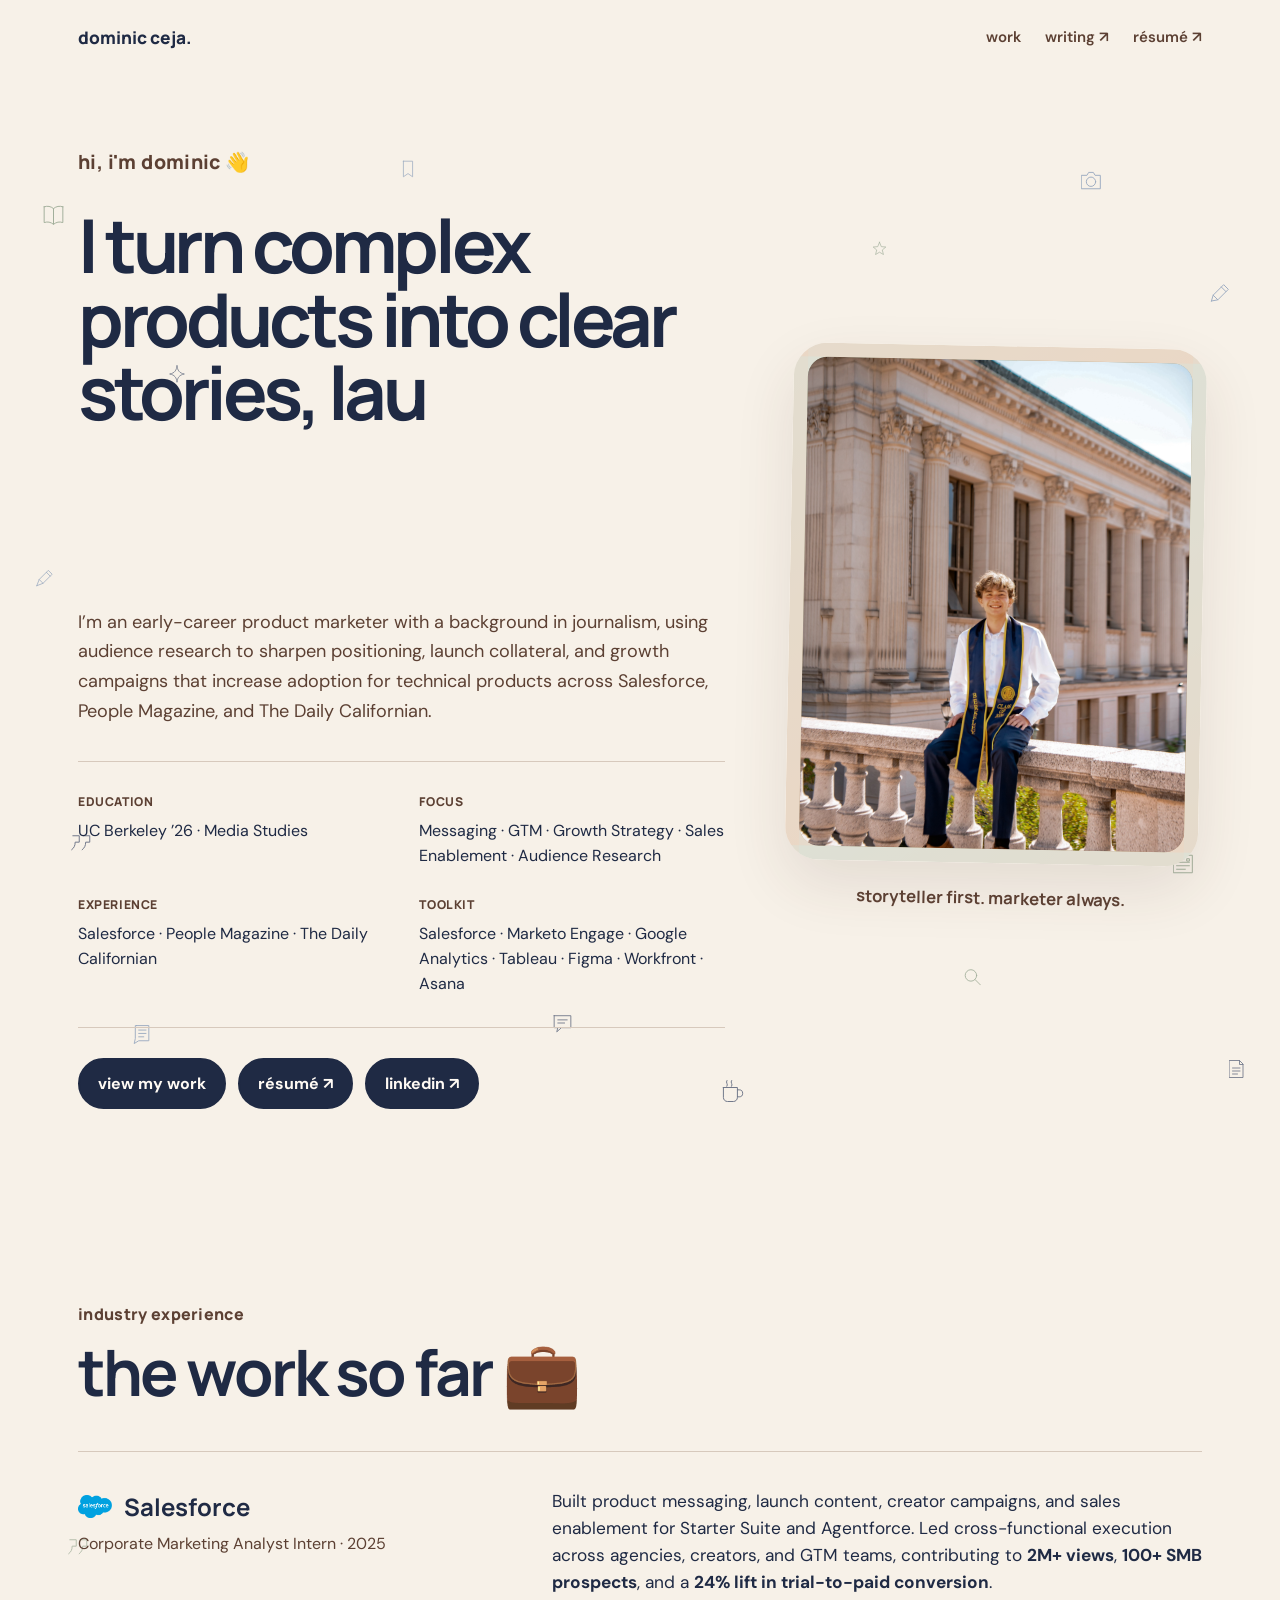
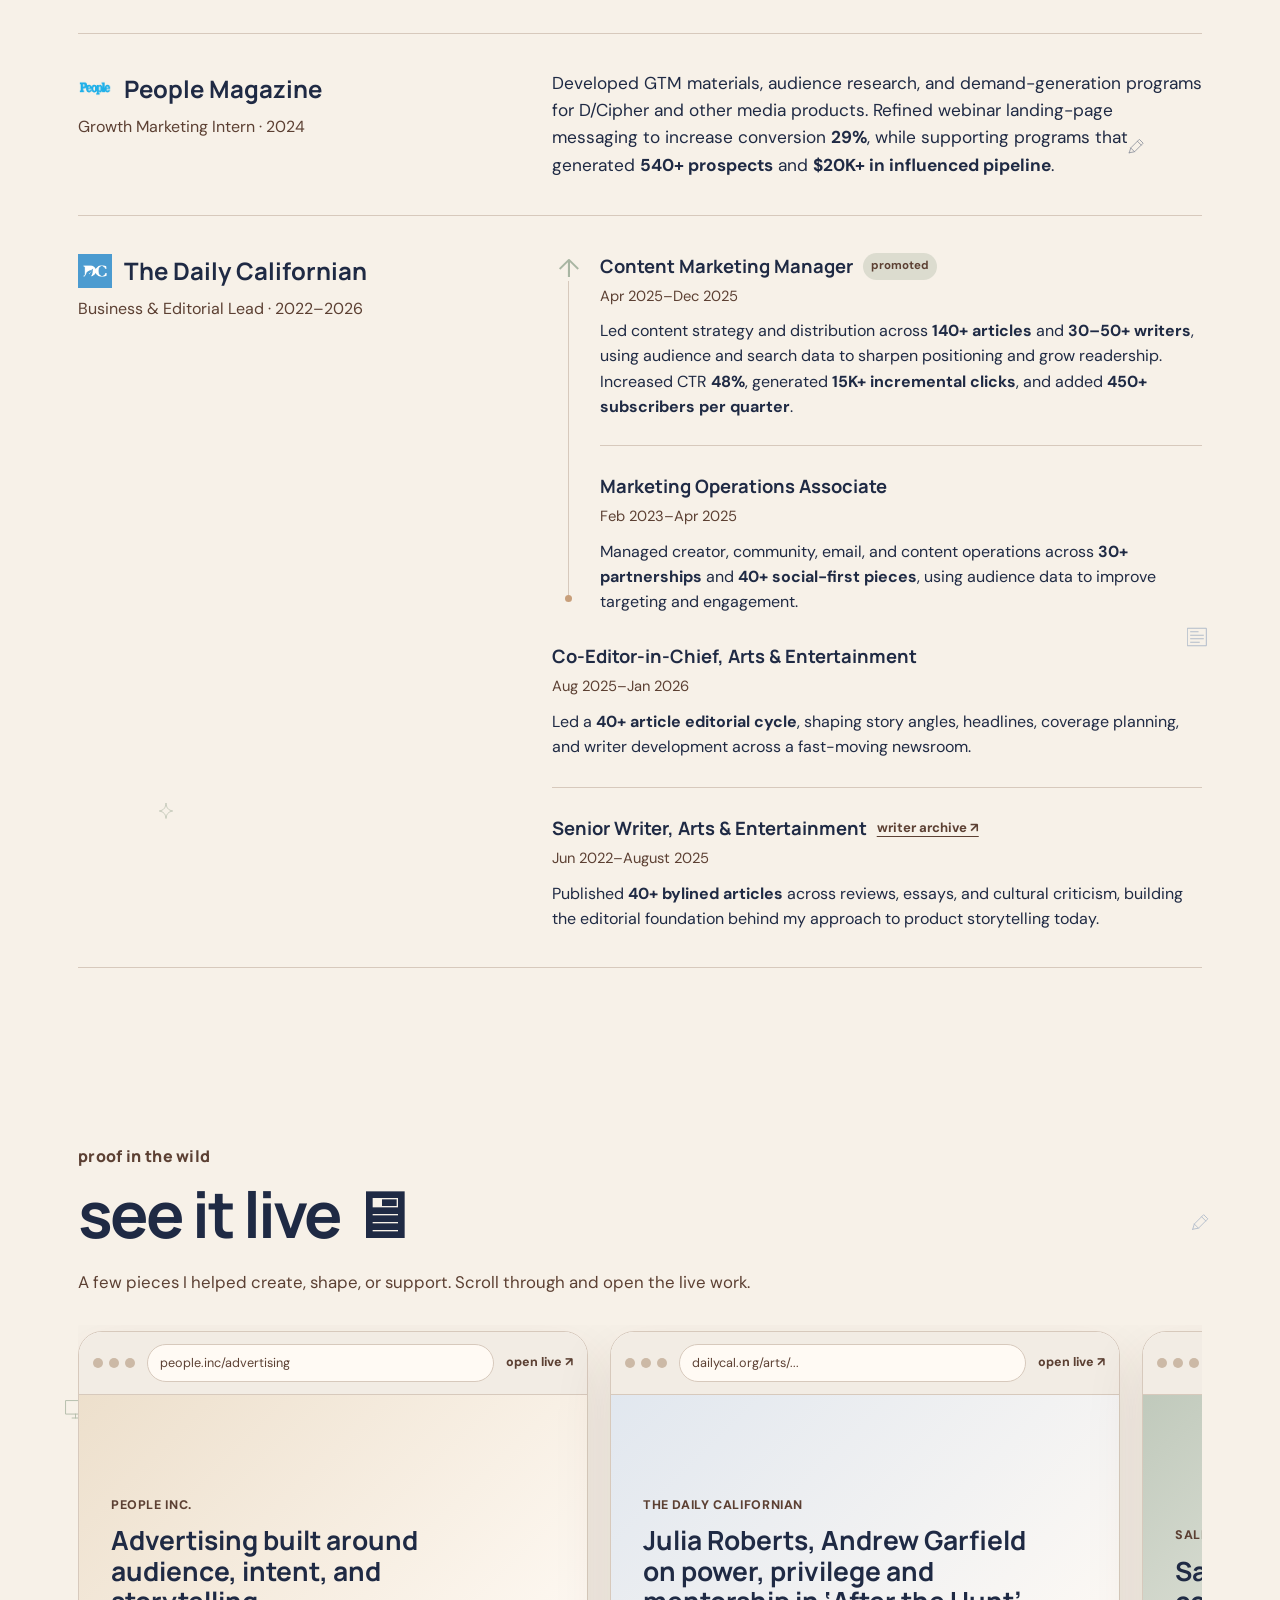
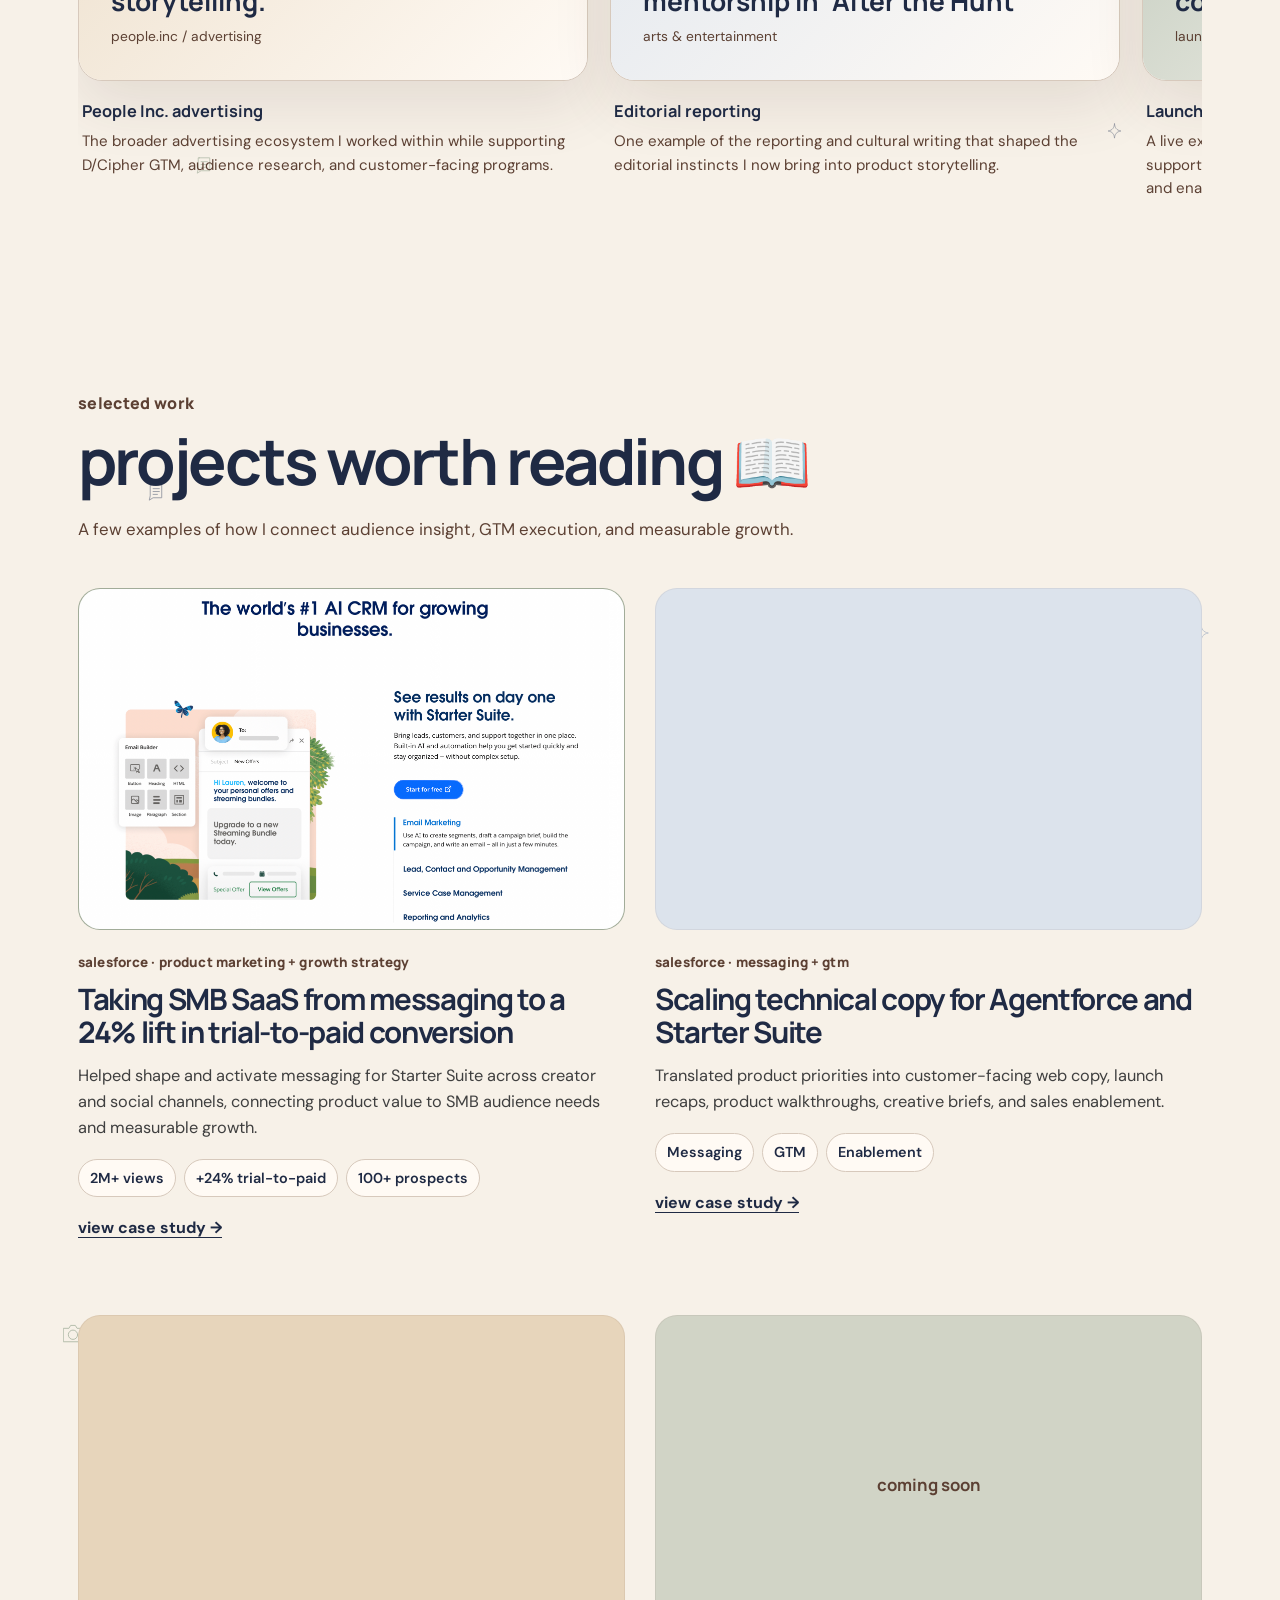
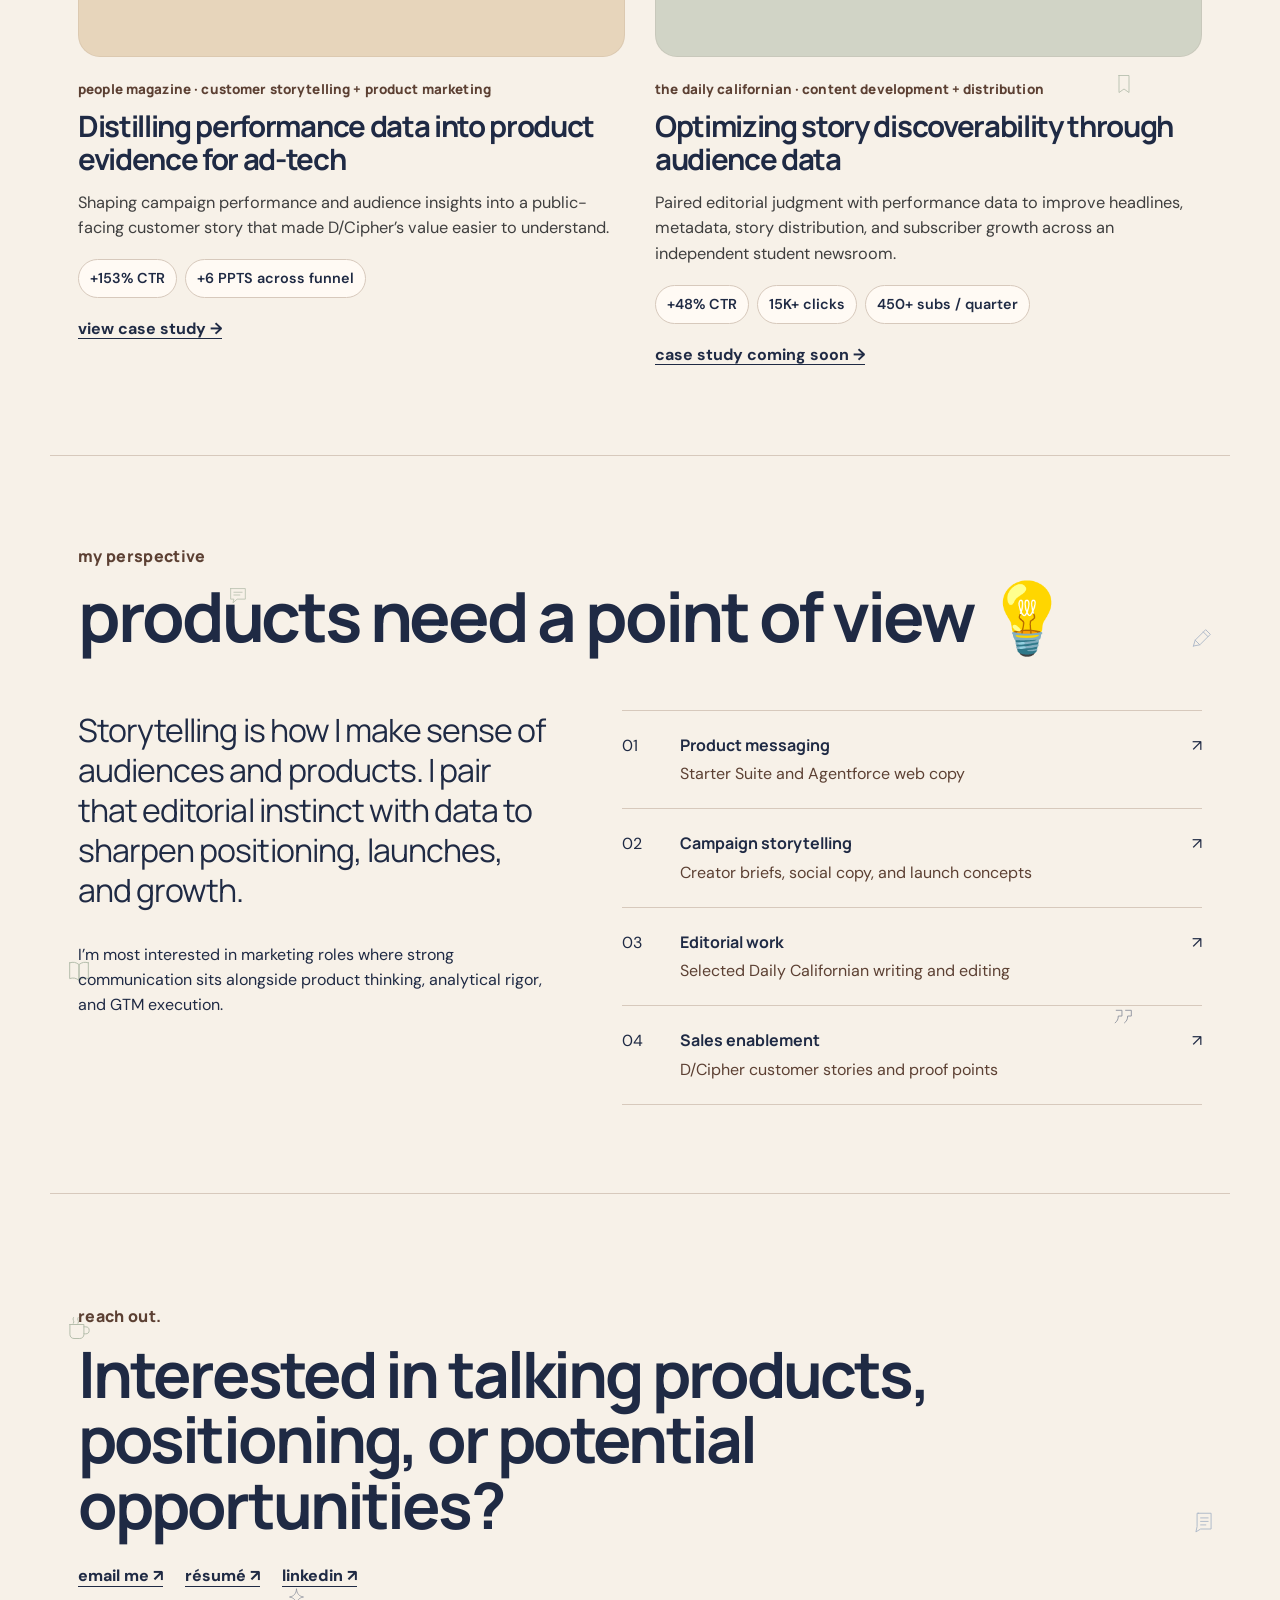
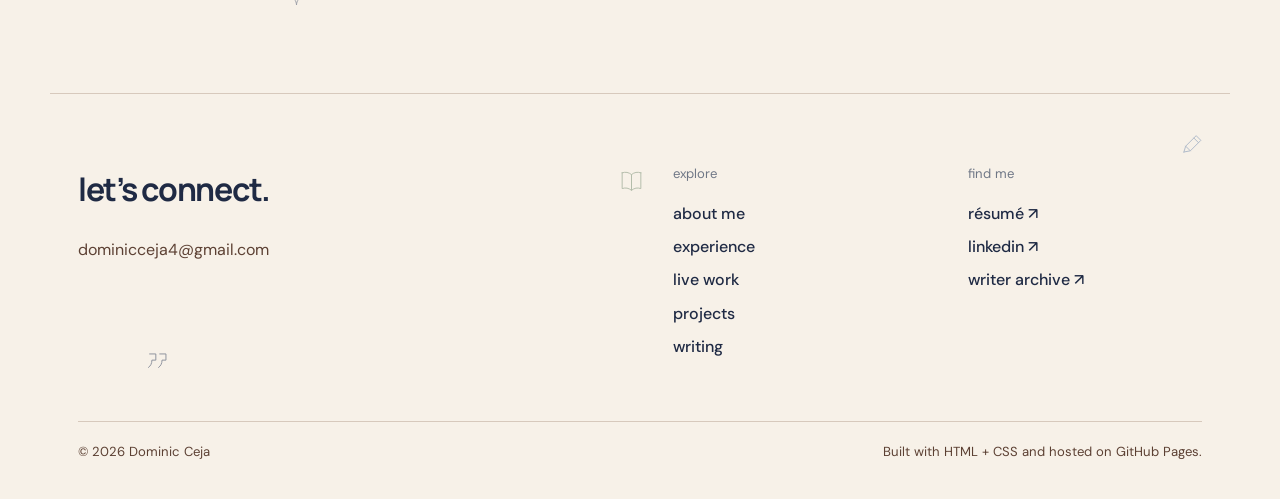
==== commit e1f2f1f9: "Update index.html to final" ====
--- a/index.html
+++ b/index.html
@@ -512,7 +512,7 @@
               </div>
 
               <p class="role-dates">
-                Jun 2022–May 2026
+                Jun 2022–August 2025
               </p>
 
               <p>
--- a/style.css
+++ b/style.css
@@ -339,23 +339,19 @@
 }
 
 
-.button-primary {
-  background: var(--text);
-  color: var(--surface);
-}
-
-
-.button-secondary {
-  background: #43506B;
+.button-primary,
+.button-resume,
+.button-linkedin {
+  background: #1F2A44;
   color: #FFFAF4;
-
-  border: 1px solid #43506B;
-}
-
-
-.button-secondary:hover {
-  background: #53617D;
-  border-color: #53617D;
+  border: 2px solid #1F2A44;
+}
+
+.button-primary:hover,
+.button-resume:hover,
+.button-linkedin:hover {
+  background: #33415F;
+  border-color: #33415F;
 }
 
 
@@ -575,7 +571,7 @@
   stroke-linecap: round;
   stroke-linejoin: round;
 
-  opacity: .58;
+  opacity: .70;
 
   animation:
     editorial-drift
@@ -826,6 +822,7 @@
 
 @keyframes editorial-drift {
 
+  
   0% {
     transform:
       translate3d(0, 0, 0)
@@ -836,11 +833,11 @@
     transform:
       translate3d(
         calc(var(--x, 6px) * .45),
-        calc(var(--y, -7px) * .55),
+        calc(var(--y, -7px) - 5px),
         0
       )
       rotate(
-        calc(var(--r, 3deg) * .5)
+        calc(var(--r, 3deg) * .6)
       );
   }
 
@@ -855,9 +852,7 @@
         var(--r, 3deg)
       );
   }
-
-}
-
+}
 
 
 /* ------------------------------
@@ -1369,6 +1364,25 @@
   --y: -6px;
 }
 
+
+/* Slightly richer editorial icon palette */
+.editorial-floaties .editorial-icon:nth-child(3n + 1),
+.section-floaties .editorial-icon:nth-child(3n + 1),
+.footer-floaties .editorial-icon:nth-child(3n + 1) {
+  color: #7F947B;
+}
+
+.editorial-floaties .editorial-icon:nth-child(3n + 2),
+.section-floaties .editorial-icon:nth-child(3n + 2),
+.footer-floaties .editorial-icon:nth-child(3n + 2) {
+  color: #7890B2;
+}
+
+.editorial-floaties .editorial-icon:nth-child(3n),
+.section-floaties .editorial-icon:nth-child(3n),
+.footer-floaties .editorial-icon:nth-child(3n) {
+  color: #33415F;
+}
 
 
 /* ------------------------------
@@ -1712,7 +1726,11 @@
 
 
 .visual-two video {
-  transform: translateY(-8px) scale(1.02);
+  width: 100%;
+  height: 100%;
+  object-fit: cover;
+  transform: scale(1.11);
+  transform-origin: center bottom;
 }
 
 
